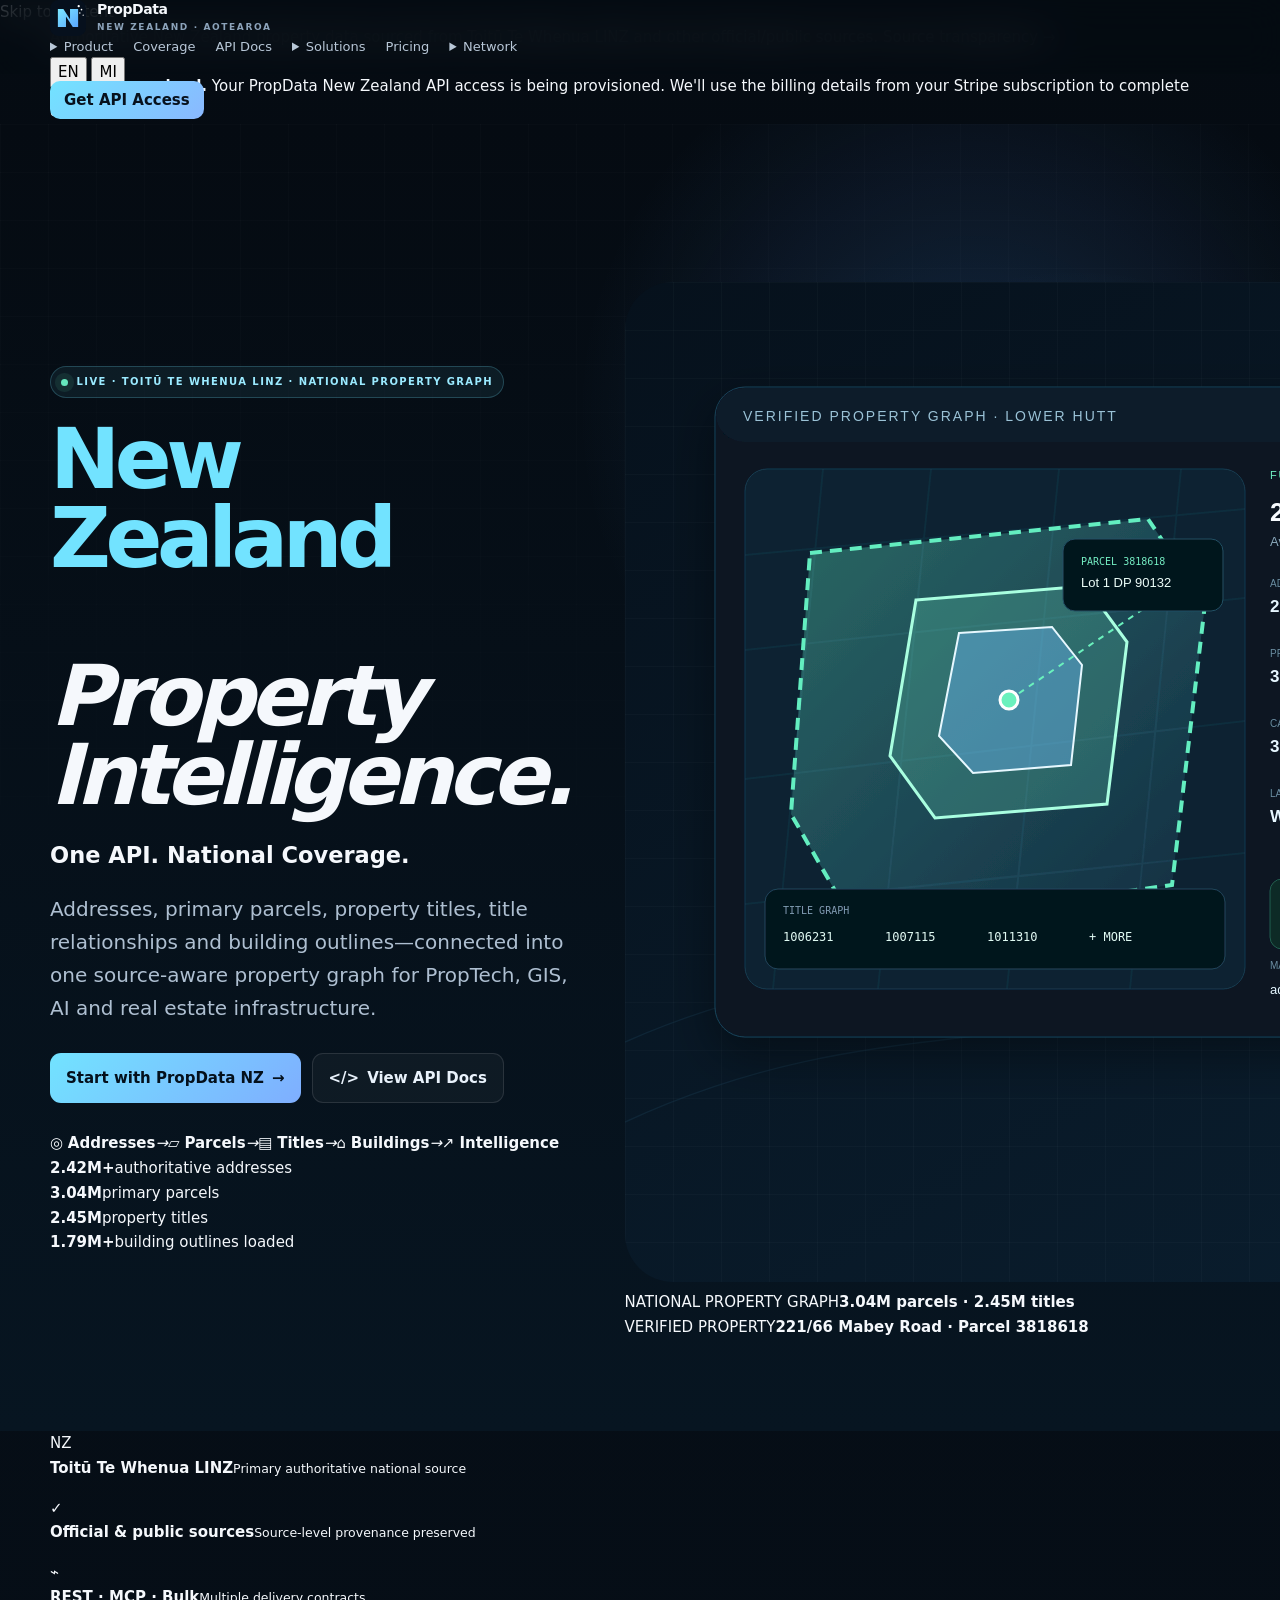
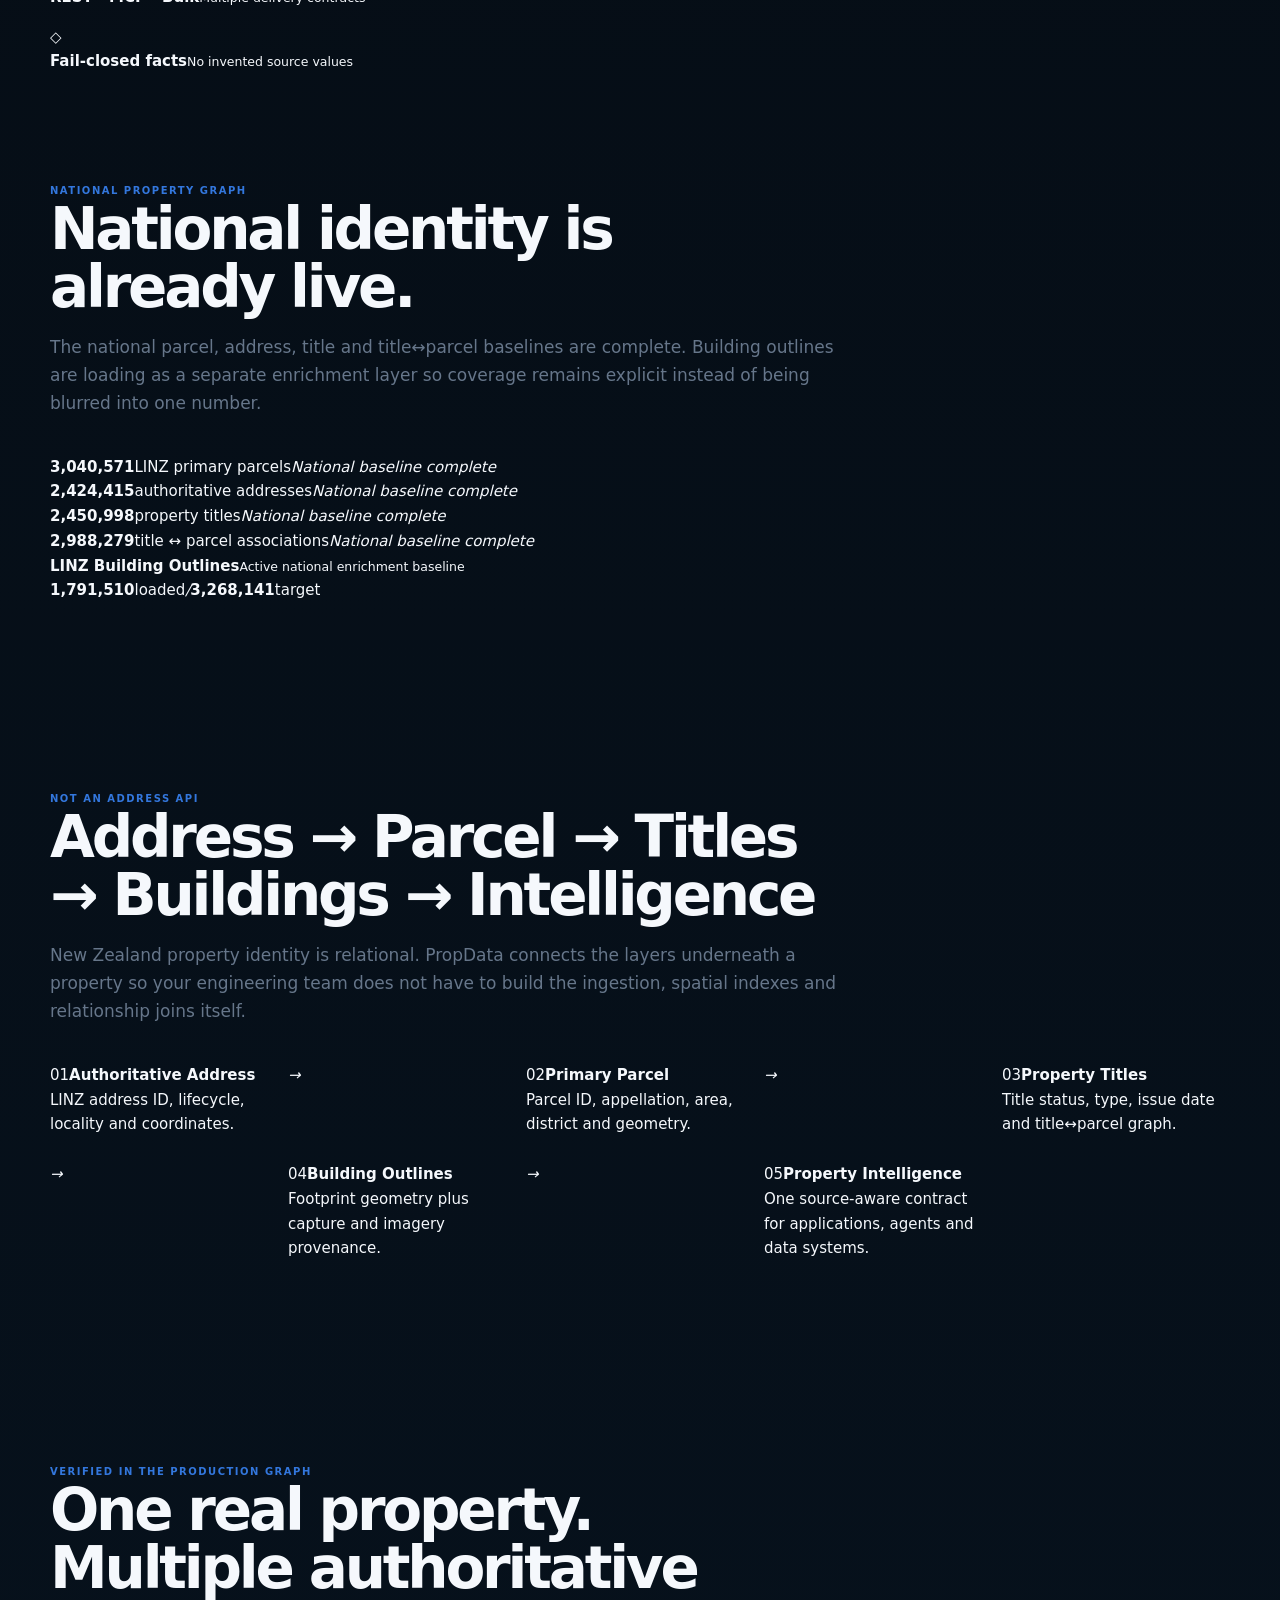
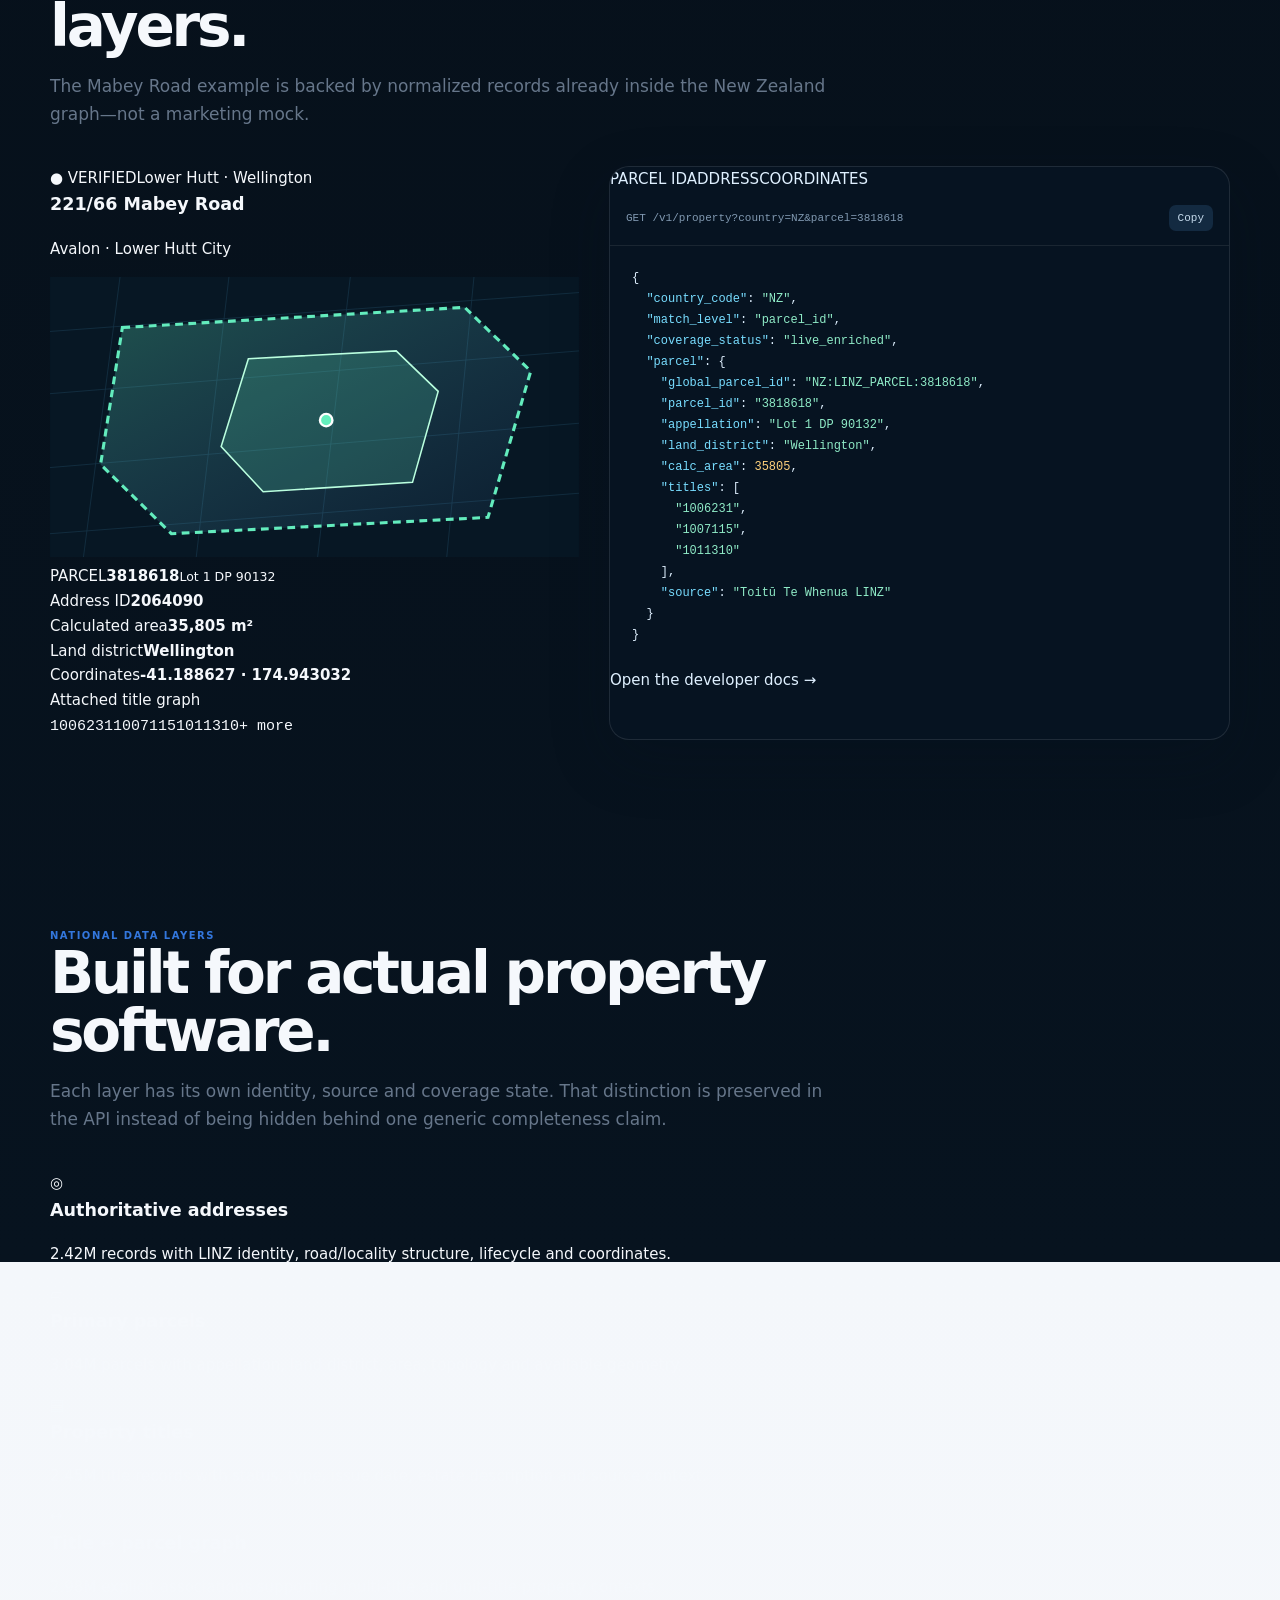
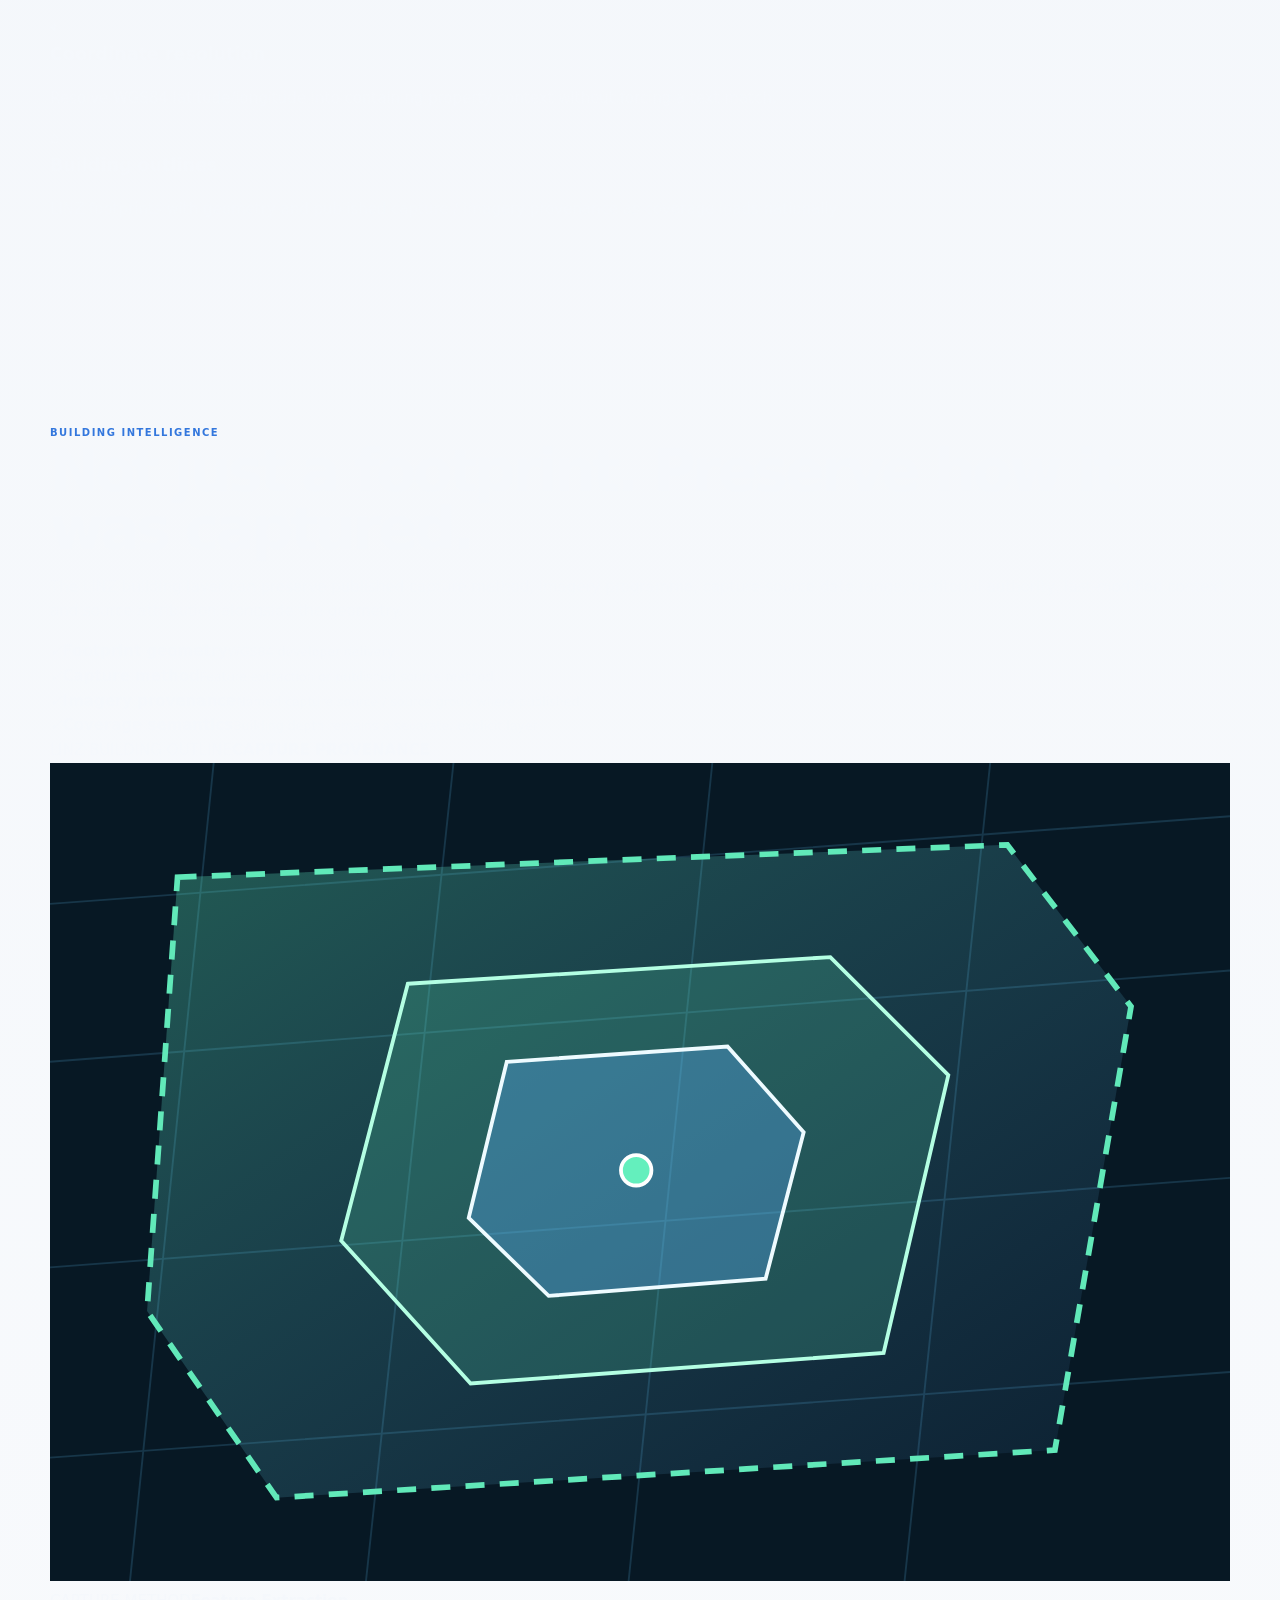
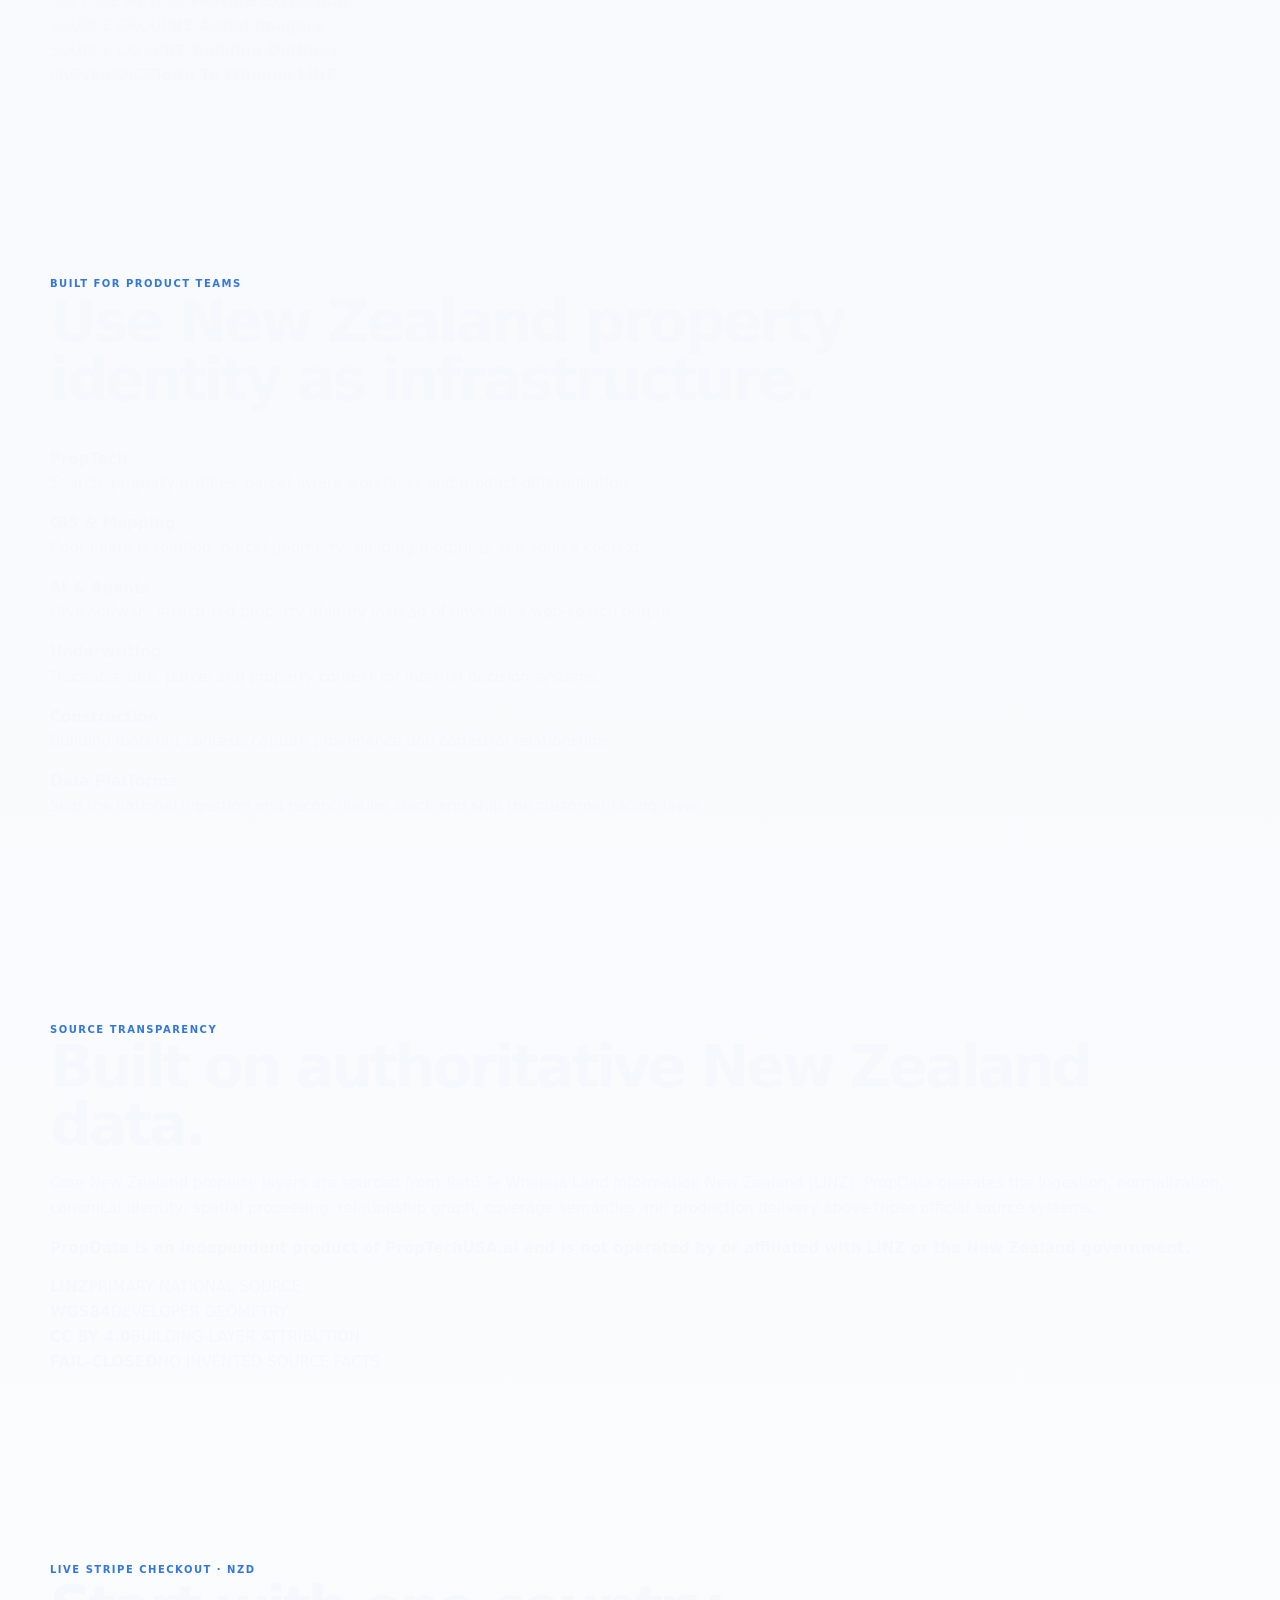
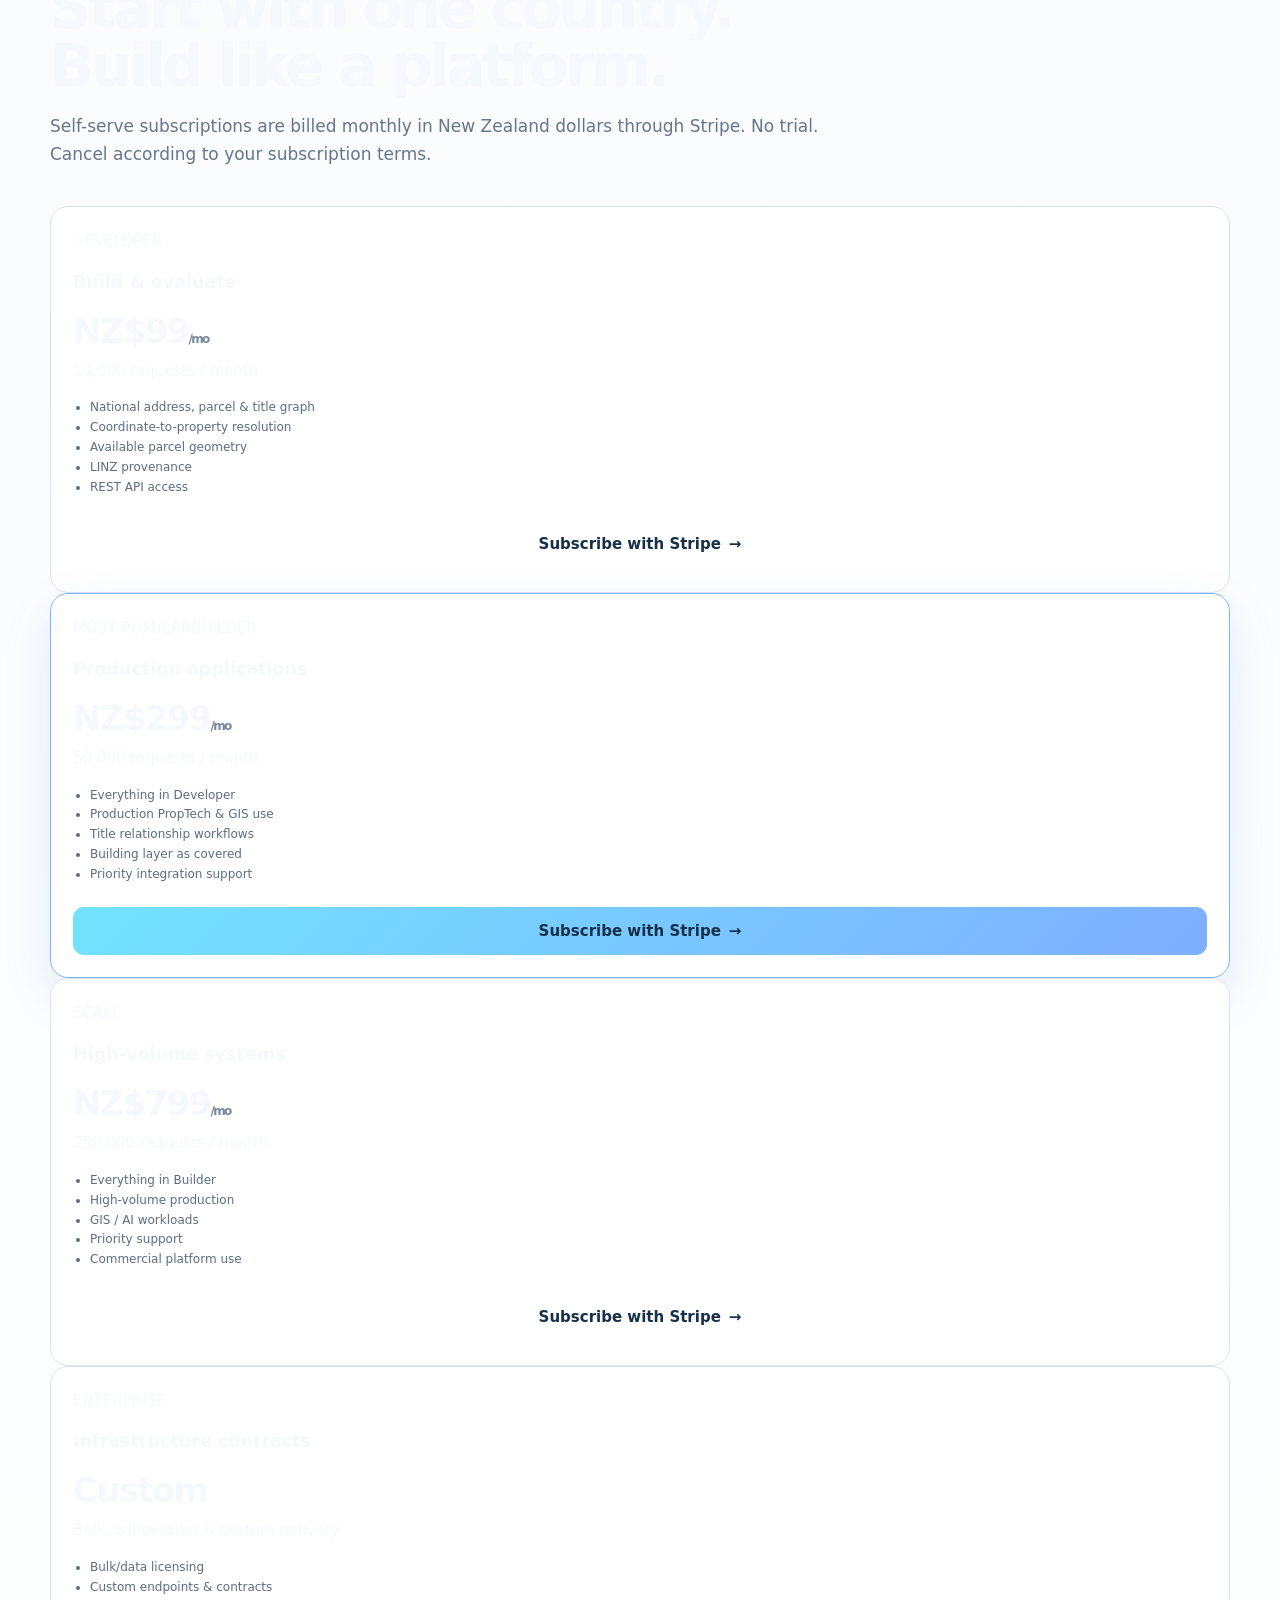
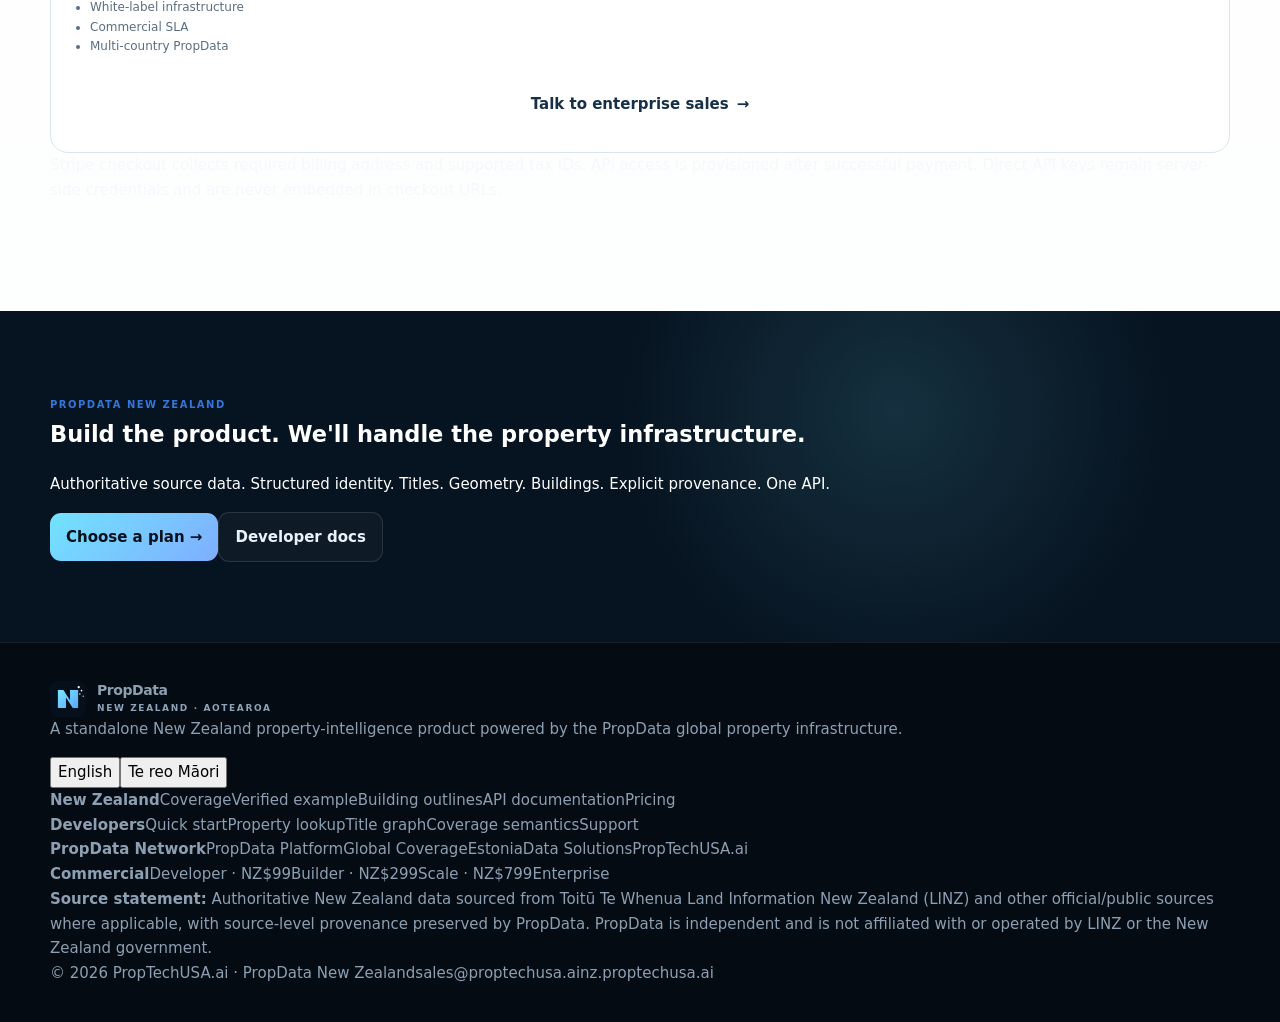
==== index.html @ 8d9122ee "Rebuild NZ homepage as world-class commercial product" ====
<!doctype html>
<html lang="en-NZ">
<head>
  <meta charset="utf-8">
  <meta name="viewport" content="width=device-width,initial-scale=1,viewport-fit=cover">
  <title>New Zealand Property Intelligence API | PropData New Zealand</title>
  <meta name="description" content="New Zealand property intelligence from authoritative Toitū Te Whenua LINZ data. Resolve addresses, parcels, titles, coordinates and available building outlines through one production PropData API.">
  <meta name="robots" content="index,follow,max-image-preview:large,max-snippet:-1,max-video-preview:-1">
  <meta name="theme-color" content="#06111c">
  <meta name="application-name" content="PropData New Zealand">
  <meta name="apple-mobile-web-app-title" content="PropData NZ">
  <meta name="format-detection" content="telephone=no">
  <link rel="canonical" href="https://nz.proptechusa.ai/">
  <link rel="alternate" hreflang="en-NZ" href="https://nz.proptechusa.ai/?lang=en">
  <link rel="alternate" hreflang="mi-NZ" href="https://nz.proptechusa.ai/?lang=mi">
  <link rel="alternate" hreflang="x-default" href="https://nz.proptechusa.ai/">
  <link rel="icon" href="/favicon.svg" type="image/svg+xml">
  <link rel="icon" href="/assets/favicon-32.png" sizes="32x32" type="image/png">
  <link rel="shortcut icon" href="/favicon.ico">
  <link rel="apple-touch-icon" href="/assets/apple-touch-icon.png">
  <link rel="manifest" href="/site.webmanifest">

  <meta property="og:type" content="website">
  <meta property="og:locale" content="en_NZ">
  <meta property="og:locale:alternate" content="mi_NZ">
  <meta property="og:site_name" content="PropData New Zealand">
  <meta property="og:title" content="New Zealand Property Intelligence. One API. National Coverage.">
  <meta property="og:description" content="3.04M primary parcels, 2.42M authoritative addresses, 2.45M property titles and a national building-outline layer—connected through one source-aware property API.">
  <meta property="og:url" content="https://nz.proptechusa.ai/">
  <meta property="og:image" content="https://nz.proptechusa.ai/assets/og-nz.png">
  <meta property="og:image:secure_url" content="https://nz.proptechusa.ai/assets/og-nz.png">
  <meta property="og:image:type" content="image/png">
  <meta property="og:image:width" content="1200">
  <meta property="og:image:height" content="630">
  <meta property="og:image:alt" content="PropData New Zealand property intelligence graph showing addresses, parcels, titles and buildings.">

  <meta name="twitter:card" content="summary_large_image">
  <meta name="twitter:title" content="New Zealand Property Intelligence. One API. National Coverage.">
  <meta name="twitter:description" content="Authoritative New Zealand addresses, parcels, titles, building outlines and provenance—normalized into one PropData developer contract.">
  <meta name="twitter:image" content="https://nz.proptechusa.ai/assets/og-nz.png">
  <meta name="twitter:image:alt" content="PropData New Zealand property intelligence graph.">

  <link rel="stylesheet" href="/site.css">

  <script type="application/ld+json">
  {
    "@context":"https://schema.org",
    "@graph":[
      {
        "@type":"WebSite",
        "@id":"https://nz.proptechusa.ai/#website",
        "url":"https://nz.proptechusa.ai/",
        "name":"PropData New Zealand",
        "description":"New Zealand property intelligence infrastructure for developers.",
        "inLanguage":["en-NZ","mi-NZ"],
        "publisher":{"@id":"https://nz.proptechusa.ai/#organization"}
      },
      {
        "@type":"Organization",
        "@id":"https://nz.proptechusa.ai/#organization",
        "name":"PropTechUSA.ai",
        "url":"https://proptechusa.ai/",
        "email":"sales@proptechusa.ai",
        "brand":{"@type":"Brand","name":"PropData"}
      },
      {
        "@type":["SoftwareApplication","Product"],
        "@id":"https://nz.proptechusa.ai/#product",
        "name":"PropData New Zealand Property Intelligence API",
        "alternateName":"PropData New Zealand",
        "url":"https://nz.proptechusa.ai/",
        "image":"https://nz.proptechusa.ai/assets/og-nz.png",
        "description":"A source-aware New Zealand property intelligence API connecting authoritative addresses, primary parcels, property titles, title-to-parcel relationships, coordinates and available LINZ building outlines.",
        "applicationCategory":"DeveloperApplication",
        "operatingSystem":"Web API",
        "areaServed":{"@type":"Country","name":"New Zealand","alternateName":"Aotearoa"},
        "provider":{"@id":"https://nz.proptechusa.ai/#organization"},
        "brand":{"@type":"Brand","name":"PropData"},
        "offers":[
          {"@type":"Offer","name":"Developer","price":"99","priceCurrency":"NZD","url":"https://buy.stripe.com/5kQ14neeGbuC09f0837wA0a","availability":"https://schema.org/InStock","category":"subscription"},
          {"@type":"Offer","name":"Builder","price":"299","priceCurrency":"NZD","url":"https://buy.stripe.com/6oU5kDgmO6aig8daMH7wA0b","availability":"https://schema.org/InStock","category":"subscription"},
          {"@type":"Offer","name":"Scale","price":"799","priceCurrency":"NZD","url":"https://buy.stripe.com/3cIdR9daC9mu1djdYT7wA0c","availability":"https://schema.org/InStock","category":"subscription"}
        ]
      },
      {
        "@type":"WebPage",
        "@id":"https://nz.proptechusa.ai/#webpage",
        "url":"https://nz.proptechusa.ai/",
        "name":"New Zealand Property Intelligence API | PropData New Zealand",
        "isPartOf":{"@id":"https://nz.proptechusa.ai/#website"},
        "about":{"@id":"https://nz.proptechusa.ai/#product"},
        "primaryImageOfPage":{"@type":"ImageObject","url":"https://nz.proptechusa.ai/assets/og-nz.png","width":1200,"height":630},
        "dateModified":"2026-09-02",
        "inLanguage":["en-NZ","mi-NZ"]
      }
    ]
  }
  </script>
</head>
<body>
  <a class="skip-link" href="#main">Skip to content</a>
  <div class="source-ribbon">
    <div class="wrap source-ribbon-inner">
      <span class="source-dot"></span>
      <span data-en="Authoritative New Zealand property data sourced from Toitū Te Whenua LINZ and other official/public sources." data-mi="He raraunga rawa whenua whai mana nō Aotearoa, i ahu mai i Toitū Te Whenua LINZ me ētahi atu puna mana, puna tūmatanui hoki.">Authoritative New Zealand property data sourced from Toitū Te Whenua LINZ and other official/public sources.</span>
      <a href="#sources" data-en="Source transparency →" data-mi="Mārama ki ngā puna →">Source transparency →</a>
    </div>
  </div>

  <header class="site-header" id="site-header">
    <div class="wrap nav-shell">
      <a class="brand" href="/" aria-label="PropData New Zealand home">
        <img src="/favicon.svg" alt="">
        <span class="brand-copy"><strong>PropData</strong><small>NEW ZEALAND · AOTEAROA</small></span>
      </a>

      <button class="menu-toggle" id="menu-toggle" aria-label="Open navigation" aria-expanded="false"><span></span><span></span><span></span></button>

      <nav class="nav-links" id="primary-nav" aria-label="Primary navigation">
        <details class="nav-menu">
          <summary data-en="Product" data-mi="Hua">Product</summary>
          <div class="nav-popover">
            <a href="#graph"><b data-en="Property Graph" data-mi="Whatunga Rawa">Property Graph</b><span data-en="Addresses → parcels → titles → buildings" data-mi="Ngā wāhitau → ngā pānga whenua → ngā taitara → ngā whare">Addresses → parcels → titles → buildings</span></a>
            <a href="#demo"><b data-en="Verified Example" data-mi="Tauira Whakamana">Verified Example</b><span>221/66 Mabey Road · Lower Hutt</span></a>
            <a href="#buildings"><b data-en="Building Intelligence" data-mi="Mōhiotanga Whare">Building Intelligence</b><span data-en="Footprints + capture provenance" data-mi="Ngā tapuwae whare + te takenga hopu">Footprints + capture provenance</span></a>
          </div>
        </details>
        <a href="#coverage" data-en="Coverage" data-mi="Kapi">Coverage</a>
        <a href="/docs" data-en="API Docs" data-mi="Tuhinga API">API Docs</a>
        <details class="nav-menu">
          <summary data-en="Solutions" data-mi="Rongoā">Solutions</summary>
          <div class="nav-popover compact">
            <a href="#use-cases"><b>PropTech & GIS</b><span data-en="Property products and maps" data-mi="Ngā hua rawa me ngā mahere">Property products and maps</span></a>
            <a href="#use-cases"><b>AI & Agents</b><span data-en="Structured property identity" data-mi="Tuakiri rawa kua whakaraupapatia">Structured property identity</span></a>
            <a href="#enterprise"><b data-en="Bulk & Enterprise" data-mi="Raraunga Nui & Hinonga">Bulk & Enterprise</b><span data-en="Custom delivery and licensing" data-mi="Tukunga ritenga me te raihana">Custom delivery and licensing</span></a>
          </div>
        </details>
        <a href="#pricing" data-en="Pricing" data-mi="Utu">Pricing</a>
        <details class="nav-menu network-menu">
          <summary data-en="Network" data-mi="Whatunga">Network</summary>
          <div class="nav-popover compact">
            <a href="https://propdata.proptechusa.ai/"><b>PropData</b><span>Core global platform</span></a>
            <a href="https://global.proptechusa.ai/"><b>Global</b><span>Country coverage overview</span></a>
            <a href="https://ee.proptechusa.ai/"><b>Estonia</b><span>Estonia property intelligence</span></a>
            <a href="https://data.proptechusa.ai/"><b>Data Solutions</b><span>Bulk and custom data</span></a>
            <a href="https://proptechusa.ai/"><b>PropTechUSA.ai</b><span>Company</span></a>
          </div>
        </details>
      </nav>

      <div class="nav-actions">
        <div class="lang-switch" aria-label="Language">
          <button class="lang-btn active" data-lang="en" aria-pressed="true">EN</button>
          <button class="lang-btn" data-lang="mi" aria-pressed="false">MI</button>
        </div>
        <a class="nav-cta" href="#pricing" data-en="Get API Access" data-mi="Whiwhi Urunga API">Get API Access</a>
      </div>
    </div>
  </header>

  <div class="success-banner" id="success" role="status" aria-live="polite">
    <div class="wrap success-inner"><span>✓</span><div><b data-en="Payment received." data-mi="Kua tae mai te utu.">Payment received.</b> <span data-en="Your PropData New Zealand API access is being provisioned. We'll use the billing details from your Stripe subscription to complete activation." data-mi="Kei te whakaritehia tō urunga ki PropData New Zealand API. Ka whakamahia ngā taipitopito nama o tō ohaurunga Stripe hei whakaoti i te whakahohe.">Your PropData New Zealand API access is being provisioned. We'll use the billing details from your Stripe subscription to complete activation.</span></div></div>
  </div>

  <main id="main">
    <section class="hero">
      <div class="hero-aurora"></div>
      <div class="wrap hero-grid">
        <div class="hero-copy" data-reveal>
          <div class="eyebrow"><i></i><span data-en="LIVE · TOITŪ TE WHENUA LINZ · NATIONAL PROPERTY GRAPH" data-mi="ORA · TOITŪ TE WHENUA LINZ · WHATUNGA RAWA Ā-MOTU">LIVE · TOITŪ TE WHENUA LINZ · NATIONAL PROPERTY GRAPH</span></div>
          <h1><span data-en="New Zealand" data-mi="Aotearoa">New Zealand</span><br><em data-en="Property Intelligence." data-mi="Mōhiotanga Rawa Whenua.">Property Intelligence.</em></h1>
          <h2 data-en="One API. National Coverage." data-mi="Kotahi te API. Kapi ā-motu.">One API. National Coverage.</h2>
          <p class="hero-lead" data-en="Addresses, primary parcels, property titles, title relationships and building outlines—connected into one source-aware property graph for PropTech, GIS, AI and real estate infrastructure." data-mi="Ka hono ngā wāhitau, ngā pānga whenua matua, ngā taitara rawa, ngā hononga taitara me ngā tapuwae whare ki tētahi whatunga rawa kotahi, whai puna hoki, mō PropTech, GIS, AI me ngā hanganga rawa whenua.">Addresses, primary parcels, property titles, title relationships and building outlines—connected into one source-aware property graph for PropTech, GIS, AI and real estate infrastructure.</p>
          <div class="hero-actions">
            <a class="btn primary" href="#pricing"><span data-en="Start with PropData NZ" data-mi="Tīmata ki PropData NZ">Start with PropData NZ</span> <span>→</span></a>
            <a class="btn ghost" href="/docs"><span class="code-mark">&lt;/&gt;</span><span data-en="View API Docs" data-mi="Tirohia ngā Tuhinga API">View API Docs</span></a>
          </div>
          <div class="product-chain" aria-label="Property graph workflow">
            <span>◎ <b data-en="Addresses" data-mi="Wāhitau">Addresses</b></span><i>→</i><span>▱ <b data-en="Parcels" data-mi="Pānga Whenua">Parcels</b></span><i>→</i><span>▤ <b data-en="Titles" data-mi="Taitara">Titles</b></span><i>→</i><span>⌂ <b data-en="Buildings" data-mi="Whare">Buildings</b></span><i>→</i><span>↗ <b data-en="Intelligence" data-mi="Mōhiotanga">Intelligence</b></span>
          </div>
          <div class="hero-stats">
            <div><strong>2.42M+</strong><span data-en="authoritative addresses" data-mi="wāhitau whai mana">authoritative addresses</span></div>
            <div><strong>3.04M</strong><span data-en="primary parcels" data-mi="pānga whenua matua">primary parcels</span></div>
            <div><strong>2.45M</strong><span data-en="property titles" data-mi="taitara rawa">property titles</span></div>
            <div><strong>1.79M+</strong><span data-en="building outlines loaded" data-mi="tapu wae whare kua utaina">building outlines loaded</span></div>
          </div>
        </div>

        <div class="hero-art" data-reveal>
          <div class="art-frame">
            <img src="/assets/nz-property-intelligence.svg" alt="Custom PropData visualization of the New Zealand property graph with a verified Lower Hutt parcel, title relationships and national coverage metrics." width="1600" height="1000" fetchpriority="high">
          </div>
          <div class="hero-float top"><span data-en="NATIONAL PROPERTY GRAPH" data-mi="WHATUNGA RAWA Ā-MOTU">NATIONAL PROPERTY GRAPH</span><b>3.04M parcels · 2.45M titles</b></div>
          <div class="hero-float bottom"><span data-en="VERIFIED PROPERTY" data-mi="RAWA KUA WHAKAMANA">VERIFIED PROPERTY</span><b>221/66 Mabey Road · Parcel 3818618</b></div>
        </div>
      </div>
    </section>

    <section class="trust-strip">
      <div class="wrap trust-grid">
        <div><span class="trust-icon">NZ</span><p><b>Toitū Te Whenua LINZ</b><small data-en="Primary authoritative national source" data-mi="Te puna whai mana matua ā-motu">Primary authoritative national source</small></p></div>
        <div><span class="trust-icon">✓</span><p><b data-en="Official & public sources" data-mi="Ngā puna mana, tūmatanui hoki">Official & public sources</b><small data-en="Source-level provenance preserved" data-mi="Ka tiakina te takenga raraunga">Source-level provenance preserved</small></p></div>
        <div><span class="trust-icon">⌁</span><p><b>REST · MCP · Bulk</b><small data-en="Multiple delivery contracts" data-mi="He maha ngā ara tuku">Multiple delivery contracts</small></p></div>
        <div><span class="trust-icon">◇</span><p><b data-en="Fail-closed facts" data-mi="Ngā meka kua herea ki te puna">Fail-closed facts</b><small data-en="No invented source values" data-mi="Kāore he uara puna tito">No invented source values</small></p></div>
      </div>
    </section>

    <section class="section coverage-section" id="coverage">
      <div class="wrap">
        <div class="section-head centered" data-reveal><div class="kicker" data-en="NATIONAL PROPERTY GRAPH" data-mi="WHATUNGA RAWA Ā-MOTU">NATIONAL PROPERTY GRAPH</div><h2 data-en="National identity is already live." data-mi="Kua ora kē te tuakiri rawa ā-motu.">National identity is already live.</h2><p data-en="The national parcel, address, title and title↔parcel baselines are complete. Building outlines are loading as a separate enrichment layer so coverage remains explicit instead of being blurred into one number." data-mi="Kua oti ngā paparanga ā-motu mō ngā pānga whenua, ngā wāhitau, ngā taitara me ngā hononga taitara↔pānga whenua. Kei te utaina ngā tapuwae whare hei paparanga whakarangatira motuhake kia mārama tonu te kapi o ia puna.">The national parcel, address, title and title↔parcel baselines are complete. Building outlines are loading as a separate enrichment layer so coverage remains explicit instead of being blurred into one number.</p></div>
        <div class="metrics-grid" data-reveal>
          <article><strong>3,040,571</strong><span data-en="LINZ primary parcels" data-mi="pānga whenua matua LINZ">LINZ primary parcels</span><em>National baseline complete</em></article>
          <article><strong>2,424,415</strong><span data-en="authoritative addresses" data-mi="wāhitau whai mana">authoritative addresses</span><em>National baseline complete</em></article>
          <article><strong>2,450,998</strong><span data-en="property titles" data-mi="taitara rawa">property titles</span><em>National baseline complete</em></article>
          <article><strong>2,988,279</strong><span data-en="title ↔ parcel associations" data-mi="hononga taitara ↔ pānga whenua">title ↔ parcel associations</span><em>National baseline complete</em></article>
        </div>
        <div class="building-progress" data-reveal>
          <div><span class="pulse"></span><b>LINZ Building Outlines</b><small data-en="Active national enrichment baseline" data-mi="Papapū whakarangatira ā-motu e haere tonu ana">Active national enrichment baseline</small></div>
          <div class="progress-numbers"><b>1,791,510</b><span data-en="loaded" data-mi="kua utaina">loaded</span><i>/</i><b>3,268,141</b><span data-en="target" data-mi="whaainga">target</span></div>
          <div class="progress-track"><i style="width:54.8%"></i></div>
        </div>
      </div>
    </section>

    <section class="section graph-section" id="graph">
      <div class="wrap">
        <div class="section-head" data-reveal><div class="kicker" data-en="NOT AN ADDRESS API" data-mi="EHARA I TE API WĀHITAU ANAKE">NOT AN ADDRESS API</div><h2 data-en="Address → Parcel → Titles → Buildings → Intelligence" data-mi="Wāhitau → Pānga Whenua → Taitara → Whare → Mōhiotanga">Address → Parcel → Titles → Buildings → Intelligence</h2><p data-en="New Zealand property identity is relational. PropData connects the layers underneath a property so your engineering team does not have to build the ingestion, spatial indexes and relationship joins itself." data-mi="He hononga te tuakiri rawa o Aotearoa. Ka tūhono a PropData i ngā paparanga kei raro i te rawa kia kore ai tō rōpū hangarau e hanga anō i ngā tukanga uta raraunga, ngā taupū mokowā me ngā hononga raraunga.">New Zealand property identity is relational. PropData connects the layers underneath a property so your engineering team does not have to build the ingestion, spatial indexes and relationship joins itself.</p></div>
        <div class="graph-flow" data-reveal>
          <article><span>01</span><b data-en="Authoritative Address" data-mi="Wāhitau Whai Mana">Authoritative Address</b><p>LINZ address ID, lifecycle, locality and coordinates.</p></article>
          <i>→</i>
          <article><span>02</span><b data-en="Primary Parcel" data-mi="Pānga Whenua Matua">Primary Parcel</b><p>Parcel ID, appellation, area, district and geometry.</p></article>
          <i>→</i>
          <article><span>03</span><b data-en="Property Titles" data-mi="Taitara Rawa">Property Titles</b><p>Title status, type, issue date and title↔parcel graph.</p></article>
          <i>→</i>
          <article><span>04</span><b data-en="Building Outlines" data-mi="Tapuwae Whare">Building Outlines</b><p>Footprint geometry plus capture and imagery provenance.</p></article>
          <i>→</i>
          <article><span>05</span><b data-en="Property Intelligence" data-mi="Mōhiotanga Rawa">Property Intelligence</b><p>One source-aware contract for applications, agents and data systems.</p></article>
        </div>
      </div>
    </section>

    <section class="section demo-section" id="demo">
      <div class="wrap">
        <div class="section-head" data-reveal><div class="kicker" data-en="VERIFIED IN THE PRODUCTION GRAPH" data-mi="KUA WHAKAMANA I TE WHATUNGA ORA">VERIFIED IN THE PRODUCTION GRAPH</div><h2 data-en="One real property. Multiple authoritative layers." data-mi="Kotahi te rawa tūturu. He maha ngā paparanga whai mana.">One real property. Multiple authoritative layers.</h2><p data-en="The Mabey Road example is backed by normalized records already inside the New Zealand graph—not a marketing mock." data-mi="E tautokona ana te tauira o Mabey Road e ngā pūkete kua whakaraupapatia i roto tonu i te whatunga o Aotearoa—ehara i te tauira hokohoko tito.">The Mabey Road example is backed by normalized records already inside the New Zealand graph—not a marketing mock.</p></div>
        <div class="demo-grid">
          <article class="property-panel" data-reveal>
            <div class="property-top"><span class="live-pill">● VERIFIED</span><span>Lower Hutt · Wellington</span></div>
            <h3>221/66 Mabey Road</h3><p>Avalon · Lower Hutt City</p>
            <div class="parcel-visual" aria-hidden="true">
              <svg viewBox="0 0 680 360"><defs><linearGradient id="pv" x1="0" y1="0" x2="1" y2="1"><stop stop-color="#5de9b8" stop-opacity=".28"/><stop offset="1" stop-color="#63aaff" stop-opacity=".05"/></linearGradient></defs><rect width="680" height="360" fill="#071724"/><g stroke="#153346"><path d="M0 70L680 20M0 150L680 95M0 245L680 188M0 330L680 278"/><path d="M90 0L43 360M230 0L188 360M386 0L344 360M545 0L510 360"/></g><path d="M93 65 533 39 618 121 563 309 156 330 65 241Z" fill="url(#pv)" stroke="#63ecbd" stroke-width="4" stroke-dasharray="10 7"/><path d="M255 105 445 95 499 147 466 264 274 276 220 218Z" fill="#61e8b7" fill-opacity=".18" stroke="#baffdf" stroke-width="2"/><circle cx="355" cy="184" r="8" fill="#64efbd" stroke="#fff" stroke-width="3"/></svg>
              <div class="map-callout"><span>PARCEL</span><b>3818618</b><small>Lot 1 DP 90132</small></div>
            </div>
            <div class="fact-grid"><div><span>Address ID</span><b>2064090</b></div><div><span>Calculated area</span><b>35,805 m²</b></div><div><span>Land district</span><b>Wellington</b></div><div><span>Coordinates</span><b>-41.188627 · 174.943032</b></div></div>
            <div class="title-row"><span data-en="Attached title graph" data-mi="Whatunga taitara kua hono">Attached title graph</span><div><code>1006231</code><code>1007115</code><code>1011310</code><code>+ more</code></div></div>
          </article>

          <div class="code-panel" data-reveal>
            <div class="code-tabs"><span class="active">PARCEL ID</span><span>ADDRESS</span><span>COORDINATES</span></div>
            <div class="code-head"><span>GET /v1/property?country=NZ&amp;parcel=3818618</span><button class="copy-btn" data-copy="nz-code">Copy</button></div>
            <pre id="nz-code">{
  <span class="c-key">"country_code"</span>: <span class="c-string">"NZ"</span>,
  <span class="c-key">"match_level"</span>: <span class="c-string">"parcel_id"</span>,
  <span class="c-key">"coverage_status"</span>: <span class="c-string">"live_enriched"</span>,
  <span class="c-key">"parcel"</span>: {
    <span class="c-key">"global_parcel_id"</span>: <span class="c-string">"NZ:LINZ_PARCEL:3818618"</span>,
    <span class="c-key">"parcel_id"</span>: <span class="c-string">"3818618"</span>,
    <span class="c-key">"appellation"</span>: <span class="c-string">"Lot 1 DP 90132"</span>,
    <span class="c-key">"land_district"</span>: <span class="c-string">"Wellington"</span>,
    <span class="c-key">"calc_area"</span>: <span class="c-number">35805</span>,
    <span class="c-key">"titles"</span>: [
      <span class="c-string">"1006231"</span>,
      <span class="c-string">"1007115"</span>,
      <span class="c-string">"1011310"</span>
    ],
    <span class="c-key">"source"</span>: <span class="c-string">"Toitū Te Whenua LINZ"</span>
  }
}</pre>
            <a class="code-cta" href="/docs" data-en="Open the developer docs →" data-mi="Whakatuwheratia ngā tuhinga kaiwhakawhanake →">Open the developer docs →</a>
          </div>
        </div>
      </div>
    </section>

    <section class="section data-section" id="data">
      <div class="wrap">
        <div class="section-head centered" data-reveal><div class="kicker" data-en="NATIONAL DATA LAYERS" data-mi="PAPARANGA RARAUNGA Ā-MOTU">NATIONAL DATA LAYERS</div><h2 data-en="Built for actual property software." data-mi="He mea hanga mō ngā pūmanawa rawa tūturu.">Built for actual property software.</h2><p data-en="Each layer has its own identity, source and coverage state. That distinction is preserved in the API instead of being hidden behind one generic completeness claim." data-mi="Kei ia paparanga tōna ake tuakiri, puna me te āhua kapi. Ka mau tonu aua rerekētanga i roto i te API, kaua e huna ki muri i tētahi kerēme kapi whānui.">Each layer has its own identity, source and coverage state. That distinction is preserved in the API instead of being hidden behind one generic completeness claim.</p></div>
        <div class="data-cards" data-reveal>
          <article><span>◎</span><h3 data-en="Authoritative addresses" data-mi="Wāhitau whai mana">Authoritative addresses</h3><p>2.42M records with LINZ identity, road/locality structure, lifecycle and coordinates.</p></article>
          <article><span>▱</span><h3 data-en="Primary parcels" data-mi="Pānga whenua matua">Primary parcels</h3><p>3.04M parcels with appellation, land district, area, topology and available geometry.</p></article>
          <article><span>▤</span><h3 data-en="Property titles" data-mi="Taitara rawa">Property titles</h3><p>2.45M title records with status, type, issue date, estate description and source context.</p></article>
          <article><span>↔</span><h3 data-en="Title ↔ parcel graph" data-mi="Whatunga taitara ↔ pānga whenua">Title ↔ parcel graph</h3><p>2.98M explicit associations supporting multi-title and unit-title property contexts.</p></article>
          <article><span>⌖</span><h3 data-en="Coordinate resolution" data-mi="Whakataunga taunga wāhi">Coordinate resolution</h3><p>Resolve WGS84 latitude/longitude into containing property context without forcing a text match.</p></article>
          <article><span>⌂</span><h3 data-en="Building outlines" data-mi="Tapuwae whare">Building outlines</h3><p>LINZ footprints with geometry and published capture / imagery provenance as coverage loads nationally.</p></article>
        </div>
      </div>
    </section>

    <section class="section buildings-section" id="buildings">
      <div class="wrap buildings-grid">
        <div class="buildings-copy" data-reveal>
          <div class="kicker" data-en="BUILDING INTELLIGENCE" data-mi="MŌHIOTANGA WHARE">BUILDING INTELLIGENCE</div>
          <h2 data-en="Not just a footprint. Preserve how it was captured." data-mi="Ehara i te tapuwae anake. Tiakina hoki te āhua i hopukina ai.">Not just a footprint. Preserve how it was captured.</h2>
          <p data-en="The LINZ building layer can preserve published capture method, imagery programme, capture-source date range, territorial authority, last-modified context and source attribution alongside the geometry." data-mi="Ka taea e te paparanga whare LINZ te pupuri i te tikanga hopu, te hōtaka whakaahua, ngā rā o te puna hopu, te mana ā-rohe, te horopaki whakahōunga me te tohu puna ki te taha o te āhuahanga.">The LINZ building layer can preserve published capture method, imagery programme, capture-source date range, territorial authority, last-modified context and source attribution alongside the geometry.</p>
          <div class="provenance-list"><div><i>✓</i><span><b>Footprint geometry</b><small>WGS84 developer delivery</small></span></div><div><i>✓</i><span><b>Capture method</b><small>Feature extraction or published source method</small></span></div><div><i>✓</i><span><b>Imagery provenance</b><small>Named capture source / source group where published</small></span></div><div><i>✓</i><span><b>Coverage semantics</b><small>Building depth remains a separate, explicit layer</small></span></div></div>
        </div>
        <div class="building-card" data-reveal>
          <div class="building-card-top"><span>LINZ BUILDING OUTLINE</span><b>CAPTURE PROVENANCE</b></div>
          <svg viewBox="0 0 620 430" aria-label="Stylized building footprint and parcel geometry"><defs><linearGradient id="bp" x1="0" y1="0" x2="1" y2="1"><stop stop-color="#5beab8" stop-opacity=".32"/><stop offset="1" stop-color="#62aaff" stop-opacity=".06"/></linearGradient></defs><rect width="620" height="430" fill="#071824"/><g stroke="#173649"><path d="M0 74L620 28M0 157L620 109M0 265L620 218M0 365L620 320"/><path d="M86 0L42 430M212 0L166 430M348 0L304 430M494 0L449 430"/></g><path d="M67 60 503 43 568 128 528 361 119 386 51 288Z" fill="url(#bp)" stroke="#61e9b9" stroke-width="3" stroke-dasharray="10 8"/><path d="M188 116 410 102 472 164 438 310 221 326 153 251Z" fill="#62ebb9" fill-opacity=".18" stroke="#b4ffe3" stroke-width="2"/><path d="M240 157 356 149 396 194 376 271 262 280 220 239Z" fill="#5fafff" fill-opacity=".32" stroke="#eefbff" stroke-width="2"/><circle cx="308" cy="214" r="8" fill="#64efbd" stroke="#fff" stroke-width="2"/></svg>
          <div class="building-meta"><div><span>CAPTURE METHOD</span><b>Feature Extraction</b></div><div><span>SOURCE GROUP</span><b>NZ Aerial Imagery</b></div><div><span>SOURCE LAYER</span><b>NZ Building Outlines</b></div><div><span>PROVENANCE</span><b>Toitū Te Whenua LINZ</b></div></div>
        </div>
      </div>
    </section>

    <section class="section use-cases-section" id="use-cases">
      <div class="wrap"><div class="section-head centered" data-reveal><div class="kicker" data-en="BUILT FOR PRODUCT TEAMS" data-mi="MŌ NGĀ RŌPŪ HUA">BUILT FOR PRODUCT TEAMS</div><h2 data-en="Use New Zealand property identity as infrastructure." data-mi="Whakamahia te tuakiri rawa o Aotearoa hei hanganga.">Use New Zealand property identity as infrastructure.</h2></div><div class="use-grid" data-reveal><article><b>PropTech</b><p>Search, property profiles, parcel-aware workflows and product differentiation.</p></article><article><b>GIS & Mapping</b><p>Coordinate resolution, parcel geometry, building footprints and source context.</p></article><article><b>AI & Agents</b><p>Give software structured property identity instead of unverified web-search output.</p></article><article><b>Underwriting</b><p>Traceable title, parcel and property context for internal decision systems.</p></article><article><b>Construction</b><p>Building footprint context, capture provenance and cadastral relationships.</p></article><article><b>Data Platforms</b><p>Skip the national ingestion and reconciliation stack and ship the customer-facing layer.</p></article></div></div>
    </section>

    <section class="section sources-section" id="sources">
      <div class="wrap source-panel" data-reveal>
        <div><div class="kicker" data-en="SOURCE TRANSPARENCY" data-mi="MĀRAMA KI NGĀ PUNA">SOURCE TRANSPARENCY</div><h2 data-en="Built on authoritative New Zealand data." data-mi="He mea hanga ki runga i ngā raraunga whai mana o Aotearoa.">Built on authoritative New Zealand data.</h2><p data-en="Core New Zealand property layers are sourced from Toitū Te Whenua Land Information New Zealand (LINZ). PropData operates the ingestion, normalization, canonical identity, spatial processing, relationship graph, coverage semantics and production delivery above those official source systems." data-mi="Ko ngā paparanga rawa matua o Aotearoa i ahu mai i Toitū Te Whenua Land Information New Zealand (LINZ). Ka whakahaere a PropData i te uta raraunga, te whakaraupapa, te tuakiri matua, te tukatuka mokowā, te whatunga hononga, ngā tikanga kapi me te tukunga whakaputa ki runga ake i aua puna whai mana.">Core New Zealand property layers are sourced from Toitū Te Whenua Land Information New Zealand (LINZ). PropData operates the ingestion, normalization, canonical identity, spatial processing, relationship graph, coverage semantics and production delivery above those official source systems.</p><p class="disclaimer"><strong>PropData is an independent product of PropTechUSA.ai and is not operated by or affiliated with LINZ or the New Zealand government.</strong></p></div>
        <div class="source-badges"><div><strong>LINZ</strong><span>PRIMARY NATIONAL SOURCE</span></div><div><strong>WGS84</strong><span>DEVELOPER GEOMETRY</span></div><div><strong>CC BY 4.0</strong><span>BUILDING-LAYER ATTRIBUTION</span></div><div><strong>FAIL-CLOSED</strong><span>NO INVENTED SOURCE FACTS</span></div></div>
      </div>
    </section>

    <section class="section pricing-section" id="pricing">
      <div class="wrap">
        <div class="section-head centered" data-reveal><div class="kicker" data-en="LIVE STRIPE CHECKOUT · NZD" data-mi="STRIPE ORA · NZD">LIVE STRIPE CHECKOUT · NZD</div><h2 data-en="Start with one country. Build like a platform." data-mi="Tīmata ki tētahi whenua. Hanga pēnei i tētahi tūāpapa.">Start with one country. Build like a platform.</h2><p data-en="Self-serve subscriptions are billed monthly in New Zealand dollars through Stripe. No trial. Cancel according to your subscription terms." data-mi="Ka utua ngā ohaurunga ratonga-whaiaro ia marama ki ngā tāra o Aotearoa mā Stripe. Kāore he wā whakamātau.">Self-serve subscriptions are billed monthly in New Zealand dollars through Stripe. No trial. Cancel according to your subscription terms.</p></div>
        <div class="pricing-grid" data-reveal>
          <article class="plan"><span class="plan-kicker">DEVELOPER</span><h3 data-en="Build & evaluate" data-mi="Hanga & arotake">Build & evaluate</h3><div class="price">NZ$99<small>/mo</small></div><p>10,000 requests / month</p><ul><li>National address, parcel & title graph</li><li>Coordinate-to-property resolution</li><li>Available parcel geometry</li><li>LINZ provenance</li><li>REST API access</li></ul><a class="btn checkout" href="https://buy.stripe.com/5kQ14neeGbuC09f0837wA0a" rel="nofollow"><span data-en="Subscribe with Stripe" data-mi="Ohauru mā Stripe">Subscribe with Stripe</span> →</a></article>
          <article class="plan featured"><span class="popular">MOST POPULAR</span><span class="plan-kicker">BUILDER</span><h3 data-en="Production applications" data-mi="Taupānga whakaputa">Production applications</h3><div class="price">NZ$299<small>/mo</small></div><p>50,000 requests / month</p><ul><li>Everything in Developer</li><li>Production PropTech & GIS use</li><li>Title relationship workflows</li><li>Building layer as covered</li><li>Priority integration support</li></ul><a class="btn checkout primary" href="https://buy.stripe.com/6oU5kDgmO6aig8daMH7wA0b" rel="nofollow"><span data-en="Subscribe with Stripe" data-mi="Ohauru mā Stripe">Subscribe with Stripe</span> →</a></article>
          <article class="plan"><span class="plan-kicker">SCALE</span><h3 data-en="High-volume systems" data-mi="Pūnaha nui-rōrahi">High-volume systems</h3><div class="price">NZ$799<small>/mo</small></div><p>250,000 requests / month</p><ul><li>Everything in Builder</li><li>High-volume production</li><li>GIS / AI workloads</li><li>Priority support</li><li>Commercial platform use</li></ul><a class="btn checkout" href="https://buy.stripe.com/3cIdR9daC9mu1djdYT7wA0c" rel="nofollow"><span data-en="Subscribe with Stripe" data-mi="Ohauru mā Stripe">Subscribe with Stripe</span> →</a></article>
          <article class="plan enterprise" id="enterprise"><span class="plan-kicker">ENTERPRISE</span><h3 data-en="Infrastructure contracts" data-mi="Kirimana hanganga">Infrastructure contracts</h3><div class="price custom">Custom</div><p>Bulk, white-label & custom delivery</p><ul><li>Bulk/data licensing</li><li>Custom endpoints & contracts</li><li>White-label infrastructure</li><li>Commercial SLA</li><li>Multi-country PropData</li></ul><a class="btn checkout" href="mailto:sales@proptechusa.ai?subject=PropData%20New%20Zealand%20Enterprise"><span data-en="Talk to enterprise sales" data-mi="Kōrero ki te hoko hinonga">Talk to enterprise sales</span> →</a></article>
        </div>
        <p class="pricing-note" data-en="Stripe checkout collects required billing address and supported tax IDs. API access is provisioned after successful payment. Direct API keys remain server-side credentials and are never embedded in checkout URLs." data-mi="Ka kohia e Stripe ngā taipitopito nama me ngā tau tāke e tautokona ana. Ka whakaritehia te urunga API i muri i te utu angitu. Ka noho tūmataiti tonu ngā kī API tika, kāore hoki e whakaurua ki ngā URL utu.">Stripe checkout collects required billing address and supported tax IDs. API access is provisioned after successful payment. Direct API keys remain server-side credentials and are never embedded in checkout URLs.</p>
      </div>
    </section>

    <section class="final-cta">
      <div class="wrap cta-panel" data-reveal>
        <div><span class="kicker" data-en="PROPData NEW ZEALAND" data-mi="PROPDATA AOTEAROA">PROPDATA NEW ZEALAND</span><h2 data-en="Build the product. We'll handle the property infrastructure." data-mi="Hangaia te hua. Mā mātou te hanganga rawa e whakahaere.">Build the product. We'll handle the property infrastructure.</h2><p data-en="Authoritative source data. Structured identity. Titles. Geometry. Buildings. Explicit provenance. One API." data-mi="Raraunga puna whai mana. Tuakiri kua whakaraupapatia. Taitara. Āhuahanga. Whare. Takenga mārama. Kotahi te API.">Authoritative source data. Structured identity. Titles. Geometry. Buildings. Explicit provenance. One API.</p></div><div><a class="btn primary large" href="#pricing" data-en="Choose a plan →" data-mi="Kōwhiria he mahere →">Choose a plan →</a><a class="btn ghost large" href="/docs" data-en="Developer docs" data-mi="Tuhinga kaiwhakawhanake">Developer docs</a></div>
      </div>
    </section>
  </main>

  <footer class="site-footer">
    <div class="wrap">
      <div class="footer-top">
        <div class="footer-brand"><a class="brand" href="/"><img src="/favicon.svg" alt=""><span class="brand-copy"><strong>PropData</strong><small>NEW ZEALAND · AOTEAROA</small></span></a><p data-en="A standalone New Zealand property-intelligence product powered by the PropData global property infrastructure." data-mi="He hua mōhiotanga rawa motuhake mō Aotearoa, e whakahaeretia ana e te hanganga rawa ā-ao o PropData.">A standalone New Zealand property-intelligence product powered by the PropData global property infrastructure.</p><div class="footer-lang"><button class="lang-btn active" data-lang="en">English</button><button class="lang-btn" data-lang="mi">Te reo Māori</button></div></div>
        <div class="footer-col"><b data-en="New Zealand" data-mi="Aotearoa">New Zealand</b><a href="#coverage">Coverage</a><a href="#demo">Verified example</a><a href="#buildings">Building outlines</a><a href="/docs">API documentation</a><a href="#pricing">Pricing</a></div>
        <div class="footer-col"><b data-en="Developers" data-mi="Kaiwhakawhanake">Developers</b><a href="/docs#quickstart">Quick start</a><a href="/docs#property">Property lookup</a><a href="/docs#titles">Title graph</a><a href="/docs#semantics">Coverage semantics</a><a href="mailto:sales@proptechusa.ai">Support</a></div>
        <div class="footer-col"><b>PropData Network</b><a href="https://propdata.proptechusa.ai/">PropData Platform</a><a href="https://global.proptechusa.ai/">Global Coverage</a><a href="https://ee.proptechusa.ai/">Estonia</a><a href="https://data.proptechusa.ai/">Data Solutions</a><a href="https://proptechusa.ai/">PropTechUSA.ai</a></div>
        <div class="footer-col"><b data-en="Commercial" data-mi="Tauhokohoko">Commercial</b><a href="https://buy.stripe.com/5kQ14neeGbuC09f0837wA0a" rel="nofollow">Developer · NZ$99</a><a href="https://buy.stripe.com/6oU5kDgmO6aig8daMH7wA0b" rel="nofollow">Builder · NZ$299</a><a href="https://buy.stripe.com/3cIdR9daC9mu1djdYT7wA0c" rel="nofollow">Scale · NZ$799</a><a href="mailto:sales@proptechusa.ai?subject=PropData%20New%20Zealand%20Enterprise">Enterprise</a></div>
      </div>
      <div class="footer-source"><strong>Source statement:</strong> <span data-en="Authoritative New Zealand data sourced from Toitū Te Whenua Land Information New Zealand (LINZ) and other official/public sources where applicable, with source-level provenance preserved by PropData. PropData is independent and is not affiliated with or operated by LINZ or the New Zealand government." data-mi="Ko ngā raraunga whai mana o Aotearoa i ahu mai i Toitū Te Whenua Land Information New Zealand (LINZ) me ētahi atu puna mana, puna tūmatanui hoki ina hāngai, ā, ka tiakina te takenga raraunga e PropData. He motuhake a PropData, kāore hoki e whakahaerehia, e hono rānei ki LINZ, ki te Kāwanatanga o Aotearoa rānei.">Authoritative New Zealand data sourced from Toitū Te Whenua Land Information New Zealand (LINZ) and other official/public sources where applicable, with source-level provenance preserved by PropData. PropData is independent and is not affiliated with or operated by LINZ or the New Zealand government.</span></div>
      <div class="footer-bottom"><span>© 2026 PropTechUSA.ai · PropData New Zealand</span><span>sales@proptechusa.ai</span><span>nz.proptechusa.ai</span></div>
    </div>
  </footer>

  <script src="/site.js" defer></script>
</body>
</html>
---- site.css ----
:root{--bg:#050b12;--bg2:#081521;--panel:#0b1a29;--panel2:#0e2133;--ink:#f5f8fc;--muted:#9db0c5;--soft:#d8e4ef;--line:rgba(255,255,255,.11);--aqua:#72e3ff;--blue:#5d9cff;--mint:#65e7bd;--gold:#f3c774;--white:#fff;--shadow:0 30px 90px rgba(0,0,0,.28);--radius:20px;--mono:ui-monospace,SFMono-Regular,Menlo,Consolas,monospace}*{box-sizing:border-box}html{scroll-behavior:smooth}body{margin:0;background:linear-gradient(180deg,#050b12 0,#07131f 42%,#f4f7fb 42%,#fff 100%);color:var(--ink);font:15px/1.65 Inter,ui-sans-serif,system-ui,-apple-system,BlinkMacSystemFont,"Segoe UI",sans-serif;-webkit-font-smoothing:antialiased}a{color:inherit;text-decoration:none}button{font:inherit}.wrap{width:min(1180px,calc(100% - 40px));margin:auto}.site-header{position:fixed;inset:0 0 auto 0;z-index:60;height:74px;background:rgba(5,11,18,.73);backdrop-filter:blur(18px);border-bottom:1px solid transparent;transition:.25s}.site-header.scrolled{border-bottom-color:var(--line);background:rgba(5,11,18,.94)}.nav{height:100%;display:flex;align-items:center;gap:25px}.brand{display:flex;align-items:center;gap:11px;font-weight:900;letter-spacing:-.03em}.brand img{width:36px;height:36px}.brand-copy strong{display:block;font-size:14px;line-height:1}.brand-copy small{display:block;margin-top:4px;font-size:9px;letter-spacing:.18em;color:#8ca3ba}.nav-links{margin-left:auto;display:flex;align-items:center;gap:20px;color:#b8c7d7;font-size:13px}.nav-links a:hover{color:#fff}.nav-cta{padding:10px 14px;border-radius:10px;background:linear-gradient(135deg,var(--aqua),#8ab8ff);color:#07111d!important;font-weight:900}.menu-toggle{display:none;margin-left:auto;background:none;border:0;color:white;font-size:22px}.hero{position:relative;min-height:900px;padding:158px 0 92px;overflow:hidden;background:radial-gradient(circle at 76% 22%,rgba(86,156,255,.18),transparent 28%),radial-gradient(circle at 84% 36%,rgba(114,227,255,.13),transparent 24%),linear-gradient(180deg,#050b12,#071521)}.hero:before{content:"";position:absolute;inset:0;background-image:linear-gradient(rgba(255,255,255,.025) 1px,transparent 1px),linear-gradient(90deg,rgba(255,255,255,.025) 1px,transparent 1px);background-size:48px 48px;mask-image:linear-gradient(to bottom,rgba(0,0,0,.75),transparent 78%)}.hero-grid{position:relative;z-index:2;display:grid;grid-template-columns:1.05fr .95fr;gap:56px;align-items:center}.eyebrow{display:inline-flex;align-items:center;gap:9px;border:1px solid rgba(114,227,255,.22);background:rgba(114,227,255,.07);padding:7px 10px;border-radius:999px;color:#9beaff;font-weight:900;font-size:10px;letter-spacing:.14em;text-transform:uppercase}.eyebrow i{width:7px;height:7px;border-radius:50%;background:var(--mint);box-shadow:0 0 0 6px rgba(101,231,189,.09)}h1,h2,h3,p{margin-top:0}.hero h1{font-size:clamp(52px,7vw,84px);line-height:.94;letter-spacing:-.065em;margin:22px 0}.hero h1 span{display:block;color:var(--aqua)}.hero-lead{max-width:690px;font-size:20px;color:#aebfd1}.hero-actions{display:flex;gap:11px;flex-wrap:wrap;margin:28px 0}.btn{display:inline-flex;align-items:center;justify-content:center;gap:8px;padding:12px 16px;border-radius:11px;border:1px solid var(--line);font-weight:850}.btn.primary{background:linear-gradient(135deg,var(--aqua),#7faeff);color:#04101c;border:0}.btn.ghost{color:#e9f2fb;background:rgba(255,255,255,.035)}.proofline{display:flex;gap:20px;flex-wrap:wrap;color:#8097ae;font-size:12px}.proofline strong{color:#d9e8f6}.hero-visual{position:relative;min-height:560px}.nz-map-card{position:absolute;inset:5px 0 auto auto;width:min(100%,510px);height:555px;border:1px solid rgba(255,255,255,.11);border-radius:26px;background:linear-gradient(145deg,rgba(15,35,53,.9),rgba(7,19,31,.92));box-shadow:var(--shadow);overflow:hidden}.nz-map-card:after{content:"";position:absolute;inset:0;background:radial-gradient(circle at 55% 42%,rgba(114,227,255,.1),transparent 32%);pointer-events:none}.map-top{display:flex;justify-content:space-between;align-items:center;padding:18px 20px;border-bottom:1px solid var(--line);font-size:11px;color:#91a6bb}.map-top b{color:#e9f4ff}.map-stage{position:relative;height:400px}.nz-shape{position:absolute;inset:40px 70px;width:340px;height:330px;filter:drop-shadow(0 0 24px rgba(114,227,255,.16))}.map-grid{position:absolute;inset:0;background-image:linear-gradient(rgba(255,255,255,.03) 1px,transparent 1px),linear-gradient(90deg,rgba(255,255,255,.03) 1px,transparent 1px);background-size:32px 32px}.map-pin{position:absolute;width:11px;height:11px;border:2px solid #fff;border-radius:50%;background:var(--aqua);box-shadow:0 0 0 7px rgba(114,227,255,.11)}.pin-a{left:64%;top:36%}.pin-b{left:51%;top:57%}.pin-c{left:37%;top:73%}.map-label{position:absolute;padding:6px 8px;border:1px solid rgba(255,255,255,.13);background:rgba(5,14,24,.86);border-radius:8px;font:10px var(--mono);color:#cce9f6}.label-a{left:68%;top:31%}.label-b{left:55%;top:52%}.label-c{left:17%;top:68%}.map-bottom{display:grid;grid-template-columns:repeat(3,1fr);gap:1px;background:var(--line);border-top:1px solid var(--line)}.map-bottom div{background:#091724;padding:14px}.map-bottom b{display:block;font-size:19px;letter-spacing:-.04em}.map-bottom span{font-size:9px;line-height:1.3;color:#7f96ad}.floating-card{position:absolute;left:-30px;bottom:20px;width:280px;border:1px solid rgba(255,255,255,.12);border-radius:16px;background:rgba(9,24,38,.96);padding:15px 16px;box-shadow:0 16px 50px rgba(0,0,0,.34)}.floating-card .label{font:900 9px var(--mono);letter-spacing:.12em;color:#79dcff}.floating-card b{display:block;margin:6px 0 3px}.floating-card p{font-size:11px;color:#93a9bf;margin:0}.metrics-band{position:relative;margin-top:-1px;background:#071521;border-top:1px solid rgba(255,255,255,.07);border-bottom:1px solid rgba(255,255,255,.07)}.metrics{display:grid;grid-template-columns:repeat(5,1fr)}.metric{padding:28px 20px;border-right:1px solid var(--line)}.metric:last-child{border:0}.metric strong{display:block;font-size:28px;letter-spacing:-.05em}.metric span{display:block;margin-top:3px;color:#8fa4b9;font-size:11px}.metric em{display:inline-block;margin-top:9px;font-style:normal;font-size:9px;color:#67e2b9;background:rgba(101,231,189,.08);border:1px solid rgba(101,231,189,.15);padding:4px 6px;border-radius:999px}.light{color:#102239;background:#fff}.section{padding:94px 0}.section.alt{background:#f3f7fb}.section.dark{background:#071521;color:white}.section-head{max-width:800px;margin-bottom:38px}.kicker{font-size:10px;font-weight:900;letter-spacing:.15em;text-transform:uppercase;color:#3377dd}.dark .kicker{color:#75dcff}.section h2{font-size:clamp(36px,5vw,58px);line-height:1;letter-spacing:-.055em;margin-bottom:17px}.section-head p{font-size:17px;color:#66768a}.dark .section-head p{color:#9caec2}.graph-flow{display:grid;grid-template-columns:repeat(5,1fr);gap:10px}.graph-node{position:relative;border:1px solid #dce5ef;background:white;border-radius:16px;padding:20px;min-height:155px;box-shadow:0 8px 30px rgba(25,50,80,.05)}.graph-node:after{content:"→";position:absolute;right:-18px;top:50%;transform:translateY(-50%);color:#98a8ba;font-weight:900;z-index:2}.graph-node:last-child:after{display:none}.graph-node code{font-size:10px;font-weight:900;color:#2670d8}.graph-node h3{font-size:17px;margin:12px 0 6px}.graph-node p{font-size:12px;color:#718195;margin:0}.demo-grid{display:grid;grid-template-columns:.92fr 1.08fr;gap:30px;align-items:stretch}.property-card{border:1px solid #dce6ef;border-radius:20px;background:white;padding:26px;box-shadow:0 16px 55px rgba(37,59,85,.08)}.property-card .verified{display:inline-flex;align-items:center;gap:6px;color:#087a55;background:#edf9f5;border:1px solid #cfeee3;border-radius:999px;padding:5px 8px;font-size:9px;font-weight:900;letter-spacing:.08em}.property-card h3{font-size:26px;letter-spacing:-.04em;margin:16px 0 4px}.property-card .sub{color:#718195}.facts{display:grid;grid-template-columns:1fr 1fr;gap:10px;margin-top:22px}.fact{border:1px solid #e2e8ef;border-radius:12px;padding:13px}.fact span{display:block;font-size:9px;letter-spacing:.08em;text-transform:uppercase;color:#7b8a9c}.fact b{display:block;margin-top:5px;font-size:13px}.title-strip{margin-top:16px;padding:14px;border-radius:12px;background:#f4f7fb;font-size:11px;color:#5e7085}.title-chips{display:flex;gap:6px;flex-wrap:wrap;margin-top:9px}.title-chip{font:700 10px var(--mono);padding:4px 6px;border:1px solid #d8e2ec;border-radius:6px;background:white}.code-panel{border:1px solid rgba(255,255,255,.1);border-radius:20px;background:#061321;color:#dff0ff;overflow:hidden;box-shadow:0 20px 60px rgba(6,19,33,.22)}.code-head{display:flex;justify-content:space-between;align-items:center;padding:14px 16px;border-bottom:1px solid rgba(255,255,255,.08);font:11px var(--mono);color:#8199b1}.copy-btn{border:0;border-radius:7px;background:#132a41;color:#c5daec;padding:7px 9px;cursor:pointer}.code-panel pre{margin:0;padding:22px;white-space:pre-wrap;font:12px/1.75 var(--mono);overflow:auto}.c-key{color:#78ddff}.c-string{color:#8febc7}.c-number{color:#ffd27c}.layers{display:grid;grid-template-columns:repeat(3,1fr);gap:14px}.layer{border:1px solid #dce5ef;border-radius:17px;background:#fff;padding:21px}.layer-icon{width:38px;height:38px;border-radius:10px;display:grid;place-items:center;background:#edf5ff;color:#176bdc;font-weight:900}.layer h3{font-size:18px;margin:14px 0 7px}.layer p{color:#708095;font-size:12px}.layer ul{padding-left:17px;color:#53657a;font-size:12px;margin-bottom:0}.layer li{margin:5px 0}.building-showcase{display:grid;grid-template-columns:1fr 1fr;gap:24px;align-items:center}.building-visual{position:relative;min-height:430px;border-radius:22px;border:1px solid rgba(255,255,255,.1);overflow:hidden;background:linear-gradient(145deg,#0a1e30,#07121f)}.building-visual svg{position:absolute;inset:20px;width:calc(100% - 40px);height:calc(100% - 40px)}.capture-card{position:absolute;left:18px;right:18px;bottom:18px;padding:15px;border:1px solid rgba(255,255,255,.13);border-radius:13px;background:rgba(5,15,25,.86);backdrop-filter:blur(10px)}.capture-card span{font-size:9px;color:#6cd9ff;font-weight:900;letter-spacing:.1em}.capture-card b{display:block;margin:4px 0}.capture-card p{font-size:11px;color:#8ea4ba;margin:0}.progress-wrap{margin:25px 0}.progress-label{display:flex;justify-content:space-between;color:#a6bad0;font-size:11px;margin-bottom:7px}.progress{height:9px;border-radius:99px;background:#10273b;overflow:hidden}.progress i{display:block;height:100%;width:35.9%;background:linear-gradient(90deg,var(--aqua),var(--mint));border-radius:99px}.bullet-list{display:grid;gap:10px;margin-top:24px}.bullet{display:flex;gap:10px;color:#a5b7ca}.bullet i{flex:none;width:20px;height:20px;border-radius:50%;background:rgba(101,231,189,.1);color:#72e0bb;display:grid;place-items:center;font-style:normal;font-size:10px}.source-box{display:grid;grid-template-columns:1.1fr .9fr;gap:22px;border:1px solid #dbe5ee;background:#f7fafc;border-radius:20px;padding:28px}.source-box p{color:#69798d}.source-stats{display:grid;grid-template-columns:1fr 1fr;gap:10px}.source-stat{background:white;border:1px solid #dce5ed;border-radius:12px;padding:13px}.source-stat b{display:block;font-size:18px}.source-stat span{font-size:10px;color:#7b8b9c}.pricing{display:grid;grid-template-columns:repeat(4,1fr);gap:12px}.plan{border:1px solid #dbe4ed;border-radius:18px;background:#fff;padding:22px;position:relative}.plan.featured{border-color:#79b6ff;box-shadow:0 18px 50px rgba(47,114,219,.12)}.plan .badge{display:inline-block;font-size:8px;font-weight:900;letter-spacing:.1em;color:#176ad1;background:#eaf3ff;border-radius:999px;padding:5px 7px}.plan h3{margin:14px 0 6px}.price{font-size:34px;font-weight:900;letter-spacing:-.05em}.price small{font-size:12px;font-weight:600;color:#75869a}.usd{font-size:11px;color:#7c8c9e}.plan ul{padding-left:17px;color:#5b6d82;font-size:12px}.plan .btn{width:100%;margin-top:10px;color:#17304a}.faq{display:grid;grid-template-columns:1fr 1fr;gap:12px}.faq-item{border:1px solid #dce5ee;border-radius:14px;background:white;padding:18px}.faq-item h3{font-size:15px;margin-bottom:7px}.faq-item p{font-size:12px;color:#6f8093;margin:0}.final-cta{padding:80px 0;background:radial-gradient(circle at 70% 30%,rgba(114,227,255,.14),transparent 30%),#061320;color:white}.cta-box{display:flex;justify-content:space-between;gap:35px;align-items:center;border:1px solid rgba(255,255,255,.1);border-radius:22px;padding:35px;background:rgba(255,255,255,.025)}.cta-box h2{font-size:42px;margin:0}.cta-box p{color:#9eafc1;margin:8px 0 0}.site-footer{background:#040b12;color:#8da0b3;padding:38px 0;border-top:1px solid rgba(255,255,255,.08)}.footer-grid{display:grid;grid-template-columns:1.5fr 1fr 1fr;gap:30px}.footer-title{color:white;font-weight:900}.footer-links{display:grid;gap:7px;font-size:12px}.footer-note{margin-top:30px;padding-top:20px;border-top:1px solid rgba(255,255,255,.07);font-size:10px}.status-live{color:#67e2b9}.status-loading{color:#ffd17c}.docs-body{background:#fff;color:#102239}.docs-top{background:#061320;color:white;min-height:300px;padding:130px 0 55px}.docs-top h1{font-size:55px;letter-spacing:-.055em;margin:12px 0}.docs-layout{display:grid;grid-template-columns:230px minmax(0,1fr);gap:45px;padding:50px 0 100px}.docs-nav{position:sticky;top:95px;height:max-content;border-right:1px solid #e0e7ef;padding-right:20px}.docs-nav b{display:block;font-size:9px;letter-spacing:.1em;text-transform:uppercase;color:#8391a2;margin:17px 0 6px}.docs-nav a{display:block;padding:5px 0;font-size:12px;color:#5c6e82}.docs-nav a:hover{color:#1468d0}.docs-content{max-width:850px}.docs-section{padding:20px 0 44px;border-bottom:1px solid #e3e9f0;scroll-margin-top:90px}.docs-section h2{font-size:32px;letter-spacing:-.04em}.docs-section p,.docs-section li{color:#607286}.endpoint{border:1px solid #dce4ed;border-radius:14px;overflow:hidden;margin:18px 0}.endpoint-head{display:flex;gap:10px;align-items:center;padding:12px 14px;background:#f6f9fc;border-bottom:1px solid #dfe7ef}.method{font:900 9px var(--mono);color:#087849;background:#dff8ed;padding:5px 7px;border-radius:6px}.path{font:700 12px var(--mono)}.docs-code{background:#071522;color:#dbeafa;border-radius:12px;padding:17px;font:12px/1.7 var(--mono);white-space:pre-wrap;overflow:auto}.notice{border-left:3px solid #4c99ff;background:#eff6ff;padding:13px 15px;border-radius:0 9px 9px 0;color:#506981;font-size:12px}.notice.warn{border-left-color:#e0a82e;background:#fff8e7}.table{width:100%;border-collapse:collapse;font-size:12px}.table th,.table td{text-align:left;border-bottom:1px solid #e5ebf1;padding:9px}.table th{color:#6d7b8d;background:#f8fafc;font-size:9px;text-transform:uppercase;letter-spacing:.08em}@media(max-width:1000px){.hero-grid,.demo-grid,.building-showcase,.source-box{grid-template-columns:1fr}.hero{min-height:auto}.hero-visual{min-height:540px}.metrics{grid-template-columns:repeat(3,1fr)}.graph-flow{grid-template-columns:1fr 1fr}.graph-node:after{display:none}.layers{grid-template-columns:1fr 1fr}.pricing{grid-template-columns:1fr 1fr}.floating-card{left:10px}.docs-layout{grid-template-columns:1fr}.docs-nav{display:none}}@media(max-width:720px){body{background:#fff}.site-header{height:66px}.wrap{width:min(100% - 28px,1180px)}.nav-links{position:absolute;top:66px;left:14px;right:14px;display:none;flex-direction:column;align-items:stretch;background:#091725;border:1px solid var(--line);border-radius:14px;padding:14px}.nav-links.open{display:flex}.menu-toggle{display:block}.hero{padding:120px 0 65px}.hero h1{font-size:52px}.hero-lead{font-size:17px}.hero-visual{min-height:500px}.nz-map-card{height:500px}.nz-shape{inset:45px 35px;width:300px;height:290px}.floating-card{left:8px;right:8px;width:auto}.metrics{grid-template-columns:1fr 1fr}.metric{padding:19px 14px}.metric strong{font-size:23px}.section{padding:65px 0}.section h2{font-size:39px}.graph-flow,.layers,.pricing,.faq{grid-template-columns:1fr}.facts{grid-template-columns:1fr}.source-stats{grid-template-columns:1fr 1fr}.cta-box{display:block}.cta-box h2{font-size:36px}.cta-box .hero-actions{margin-bottom:0}.footer-grid{grid-template-columns:1fr}.docs-top h1{font-size:43px}.docs-layout{padding-top:28px}.docs-section h2{font-size:27px}}
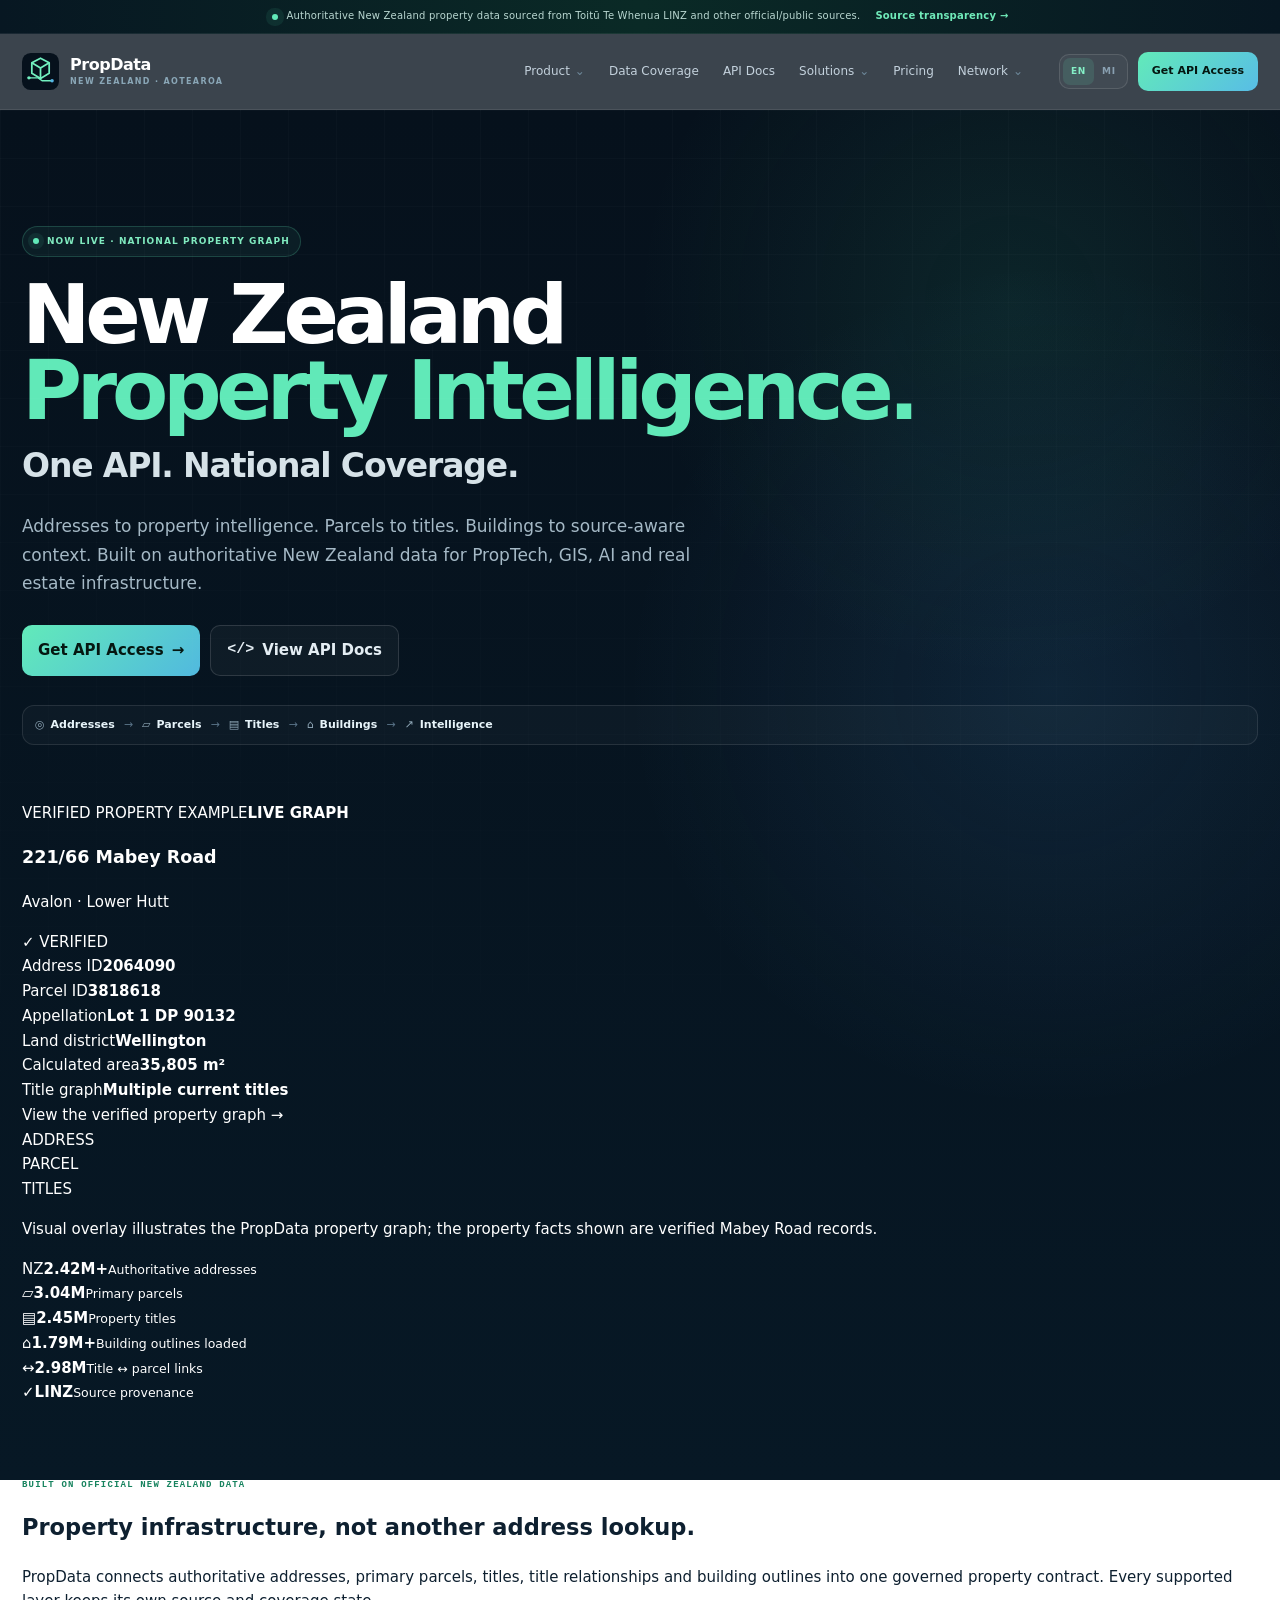
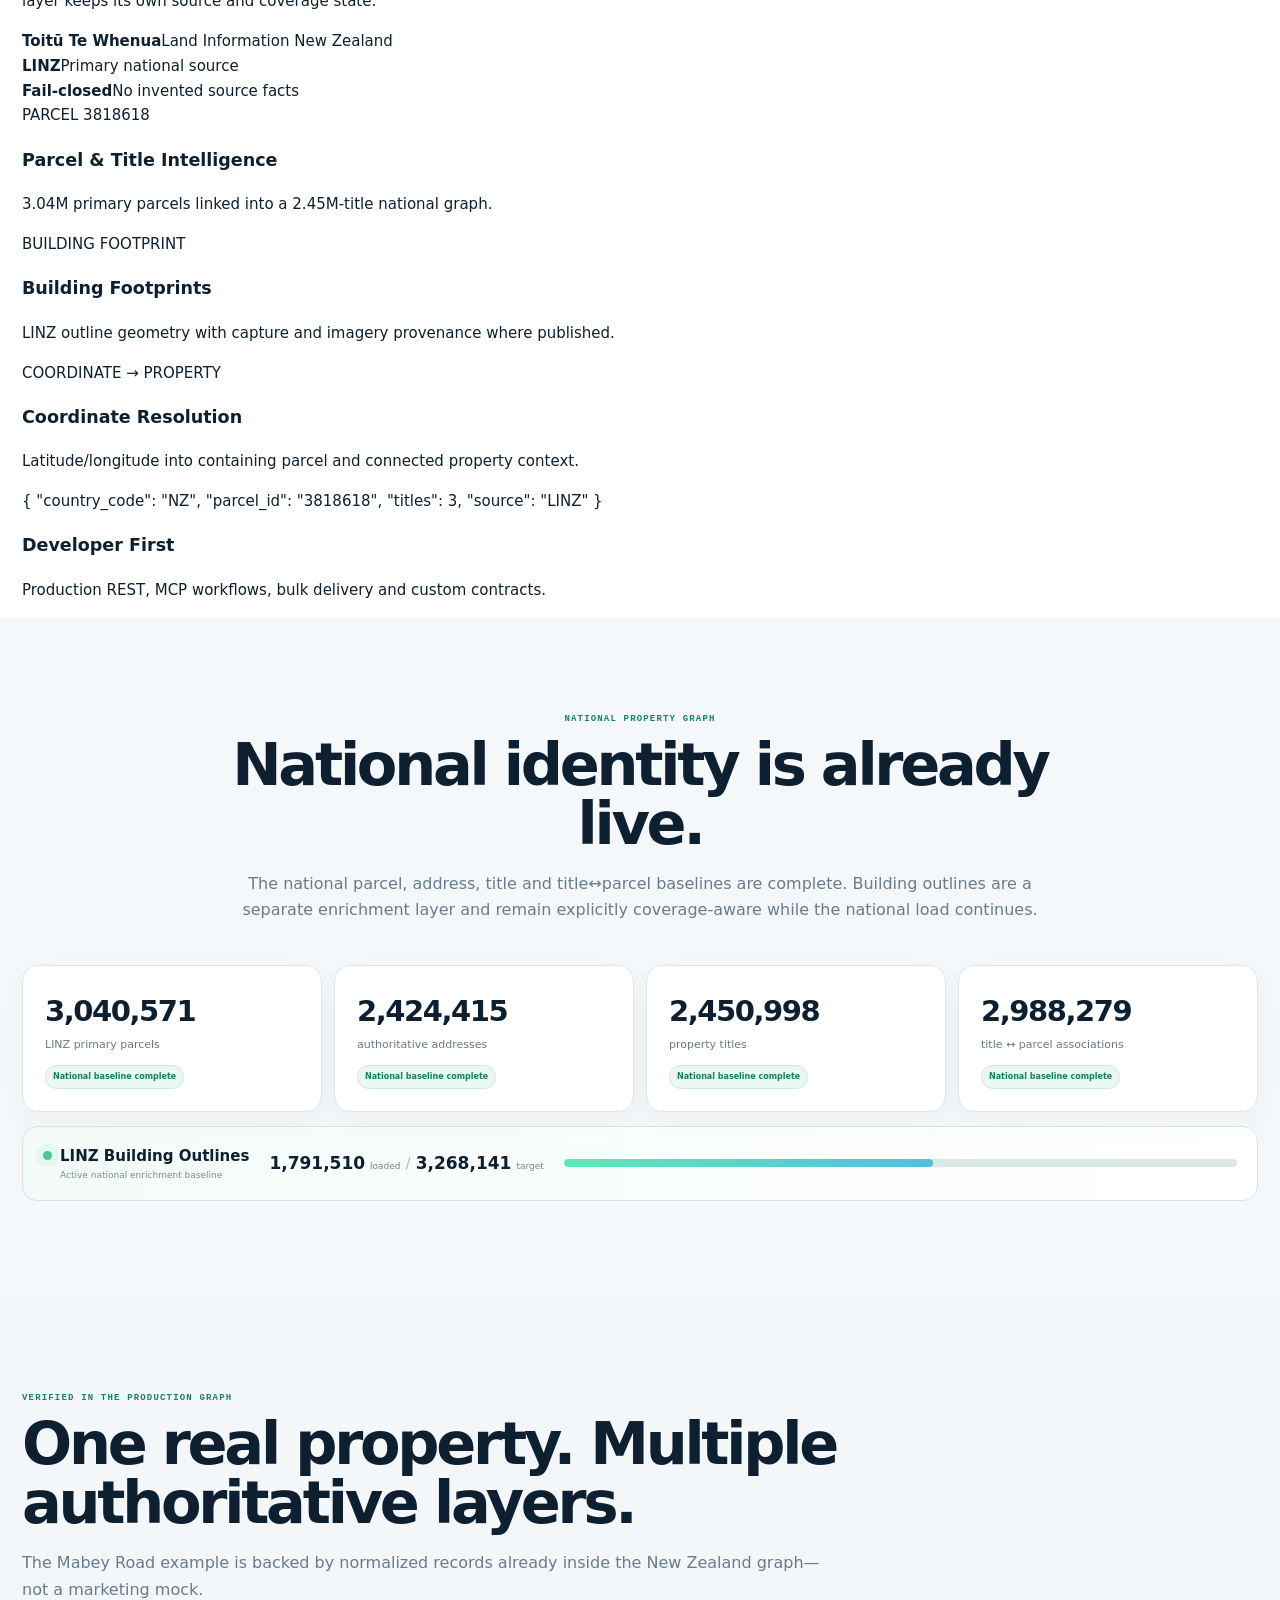
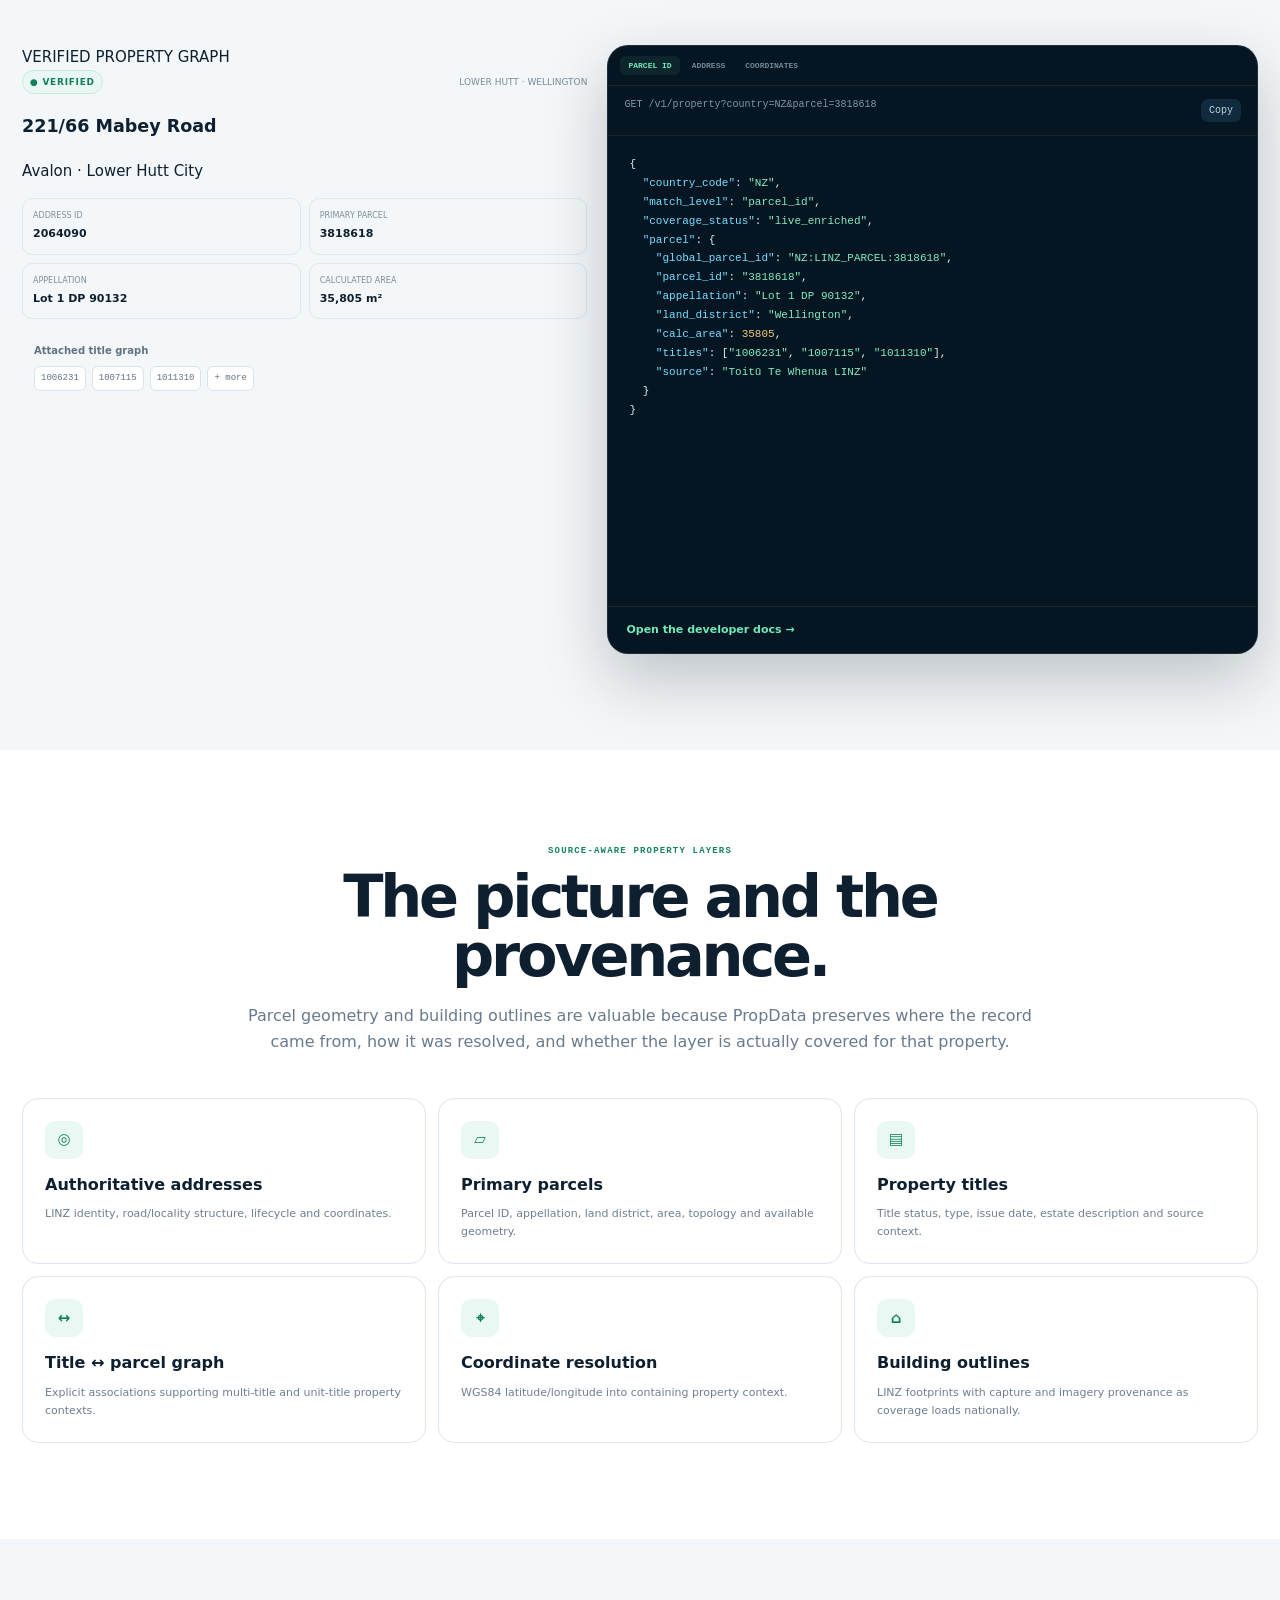
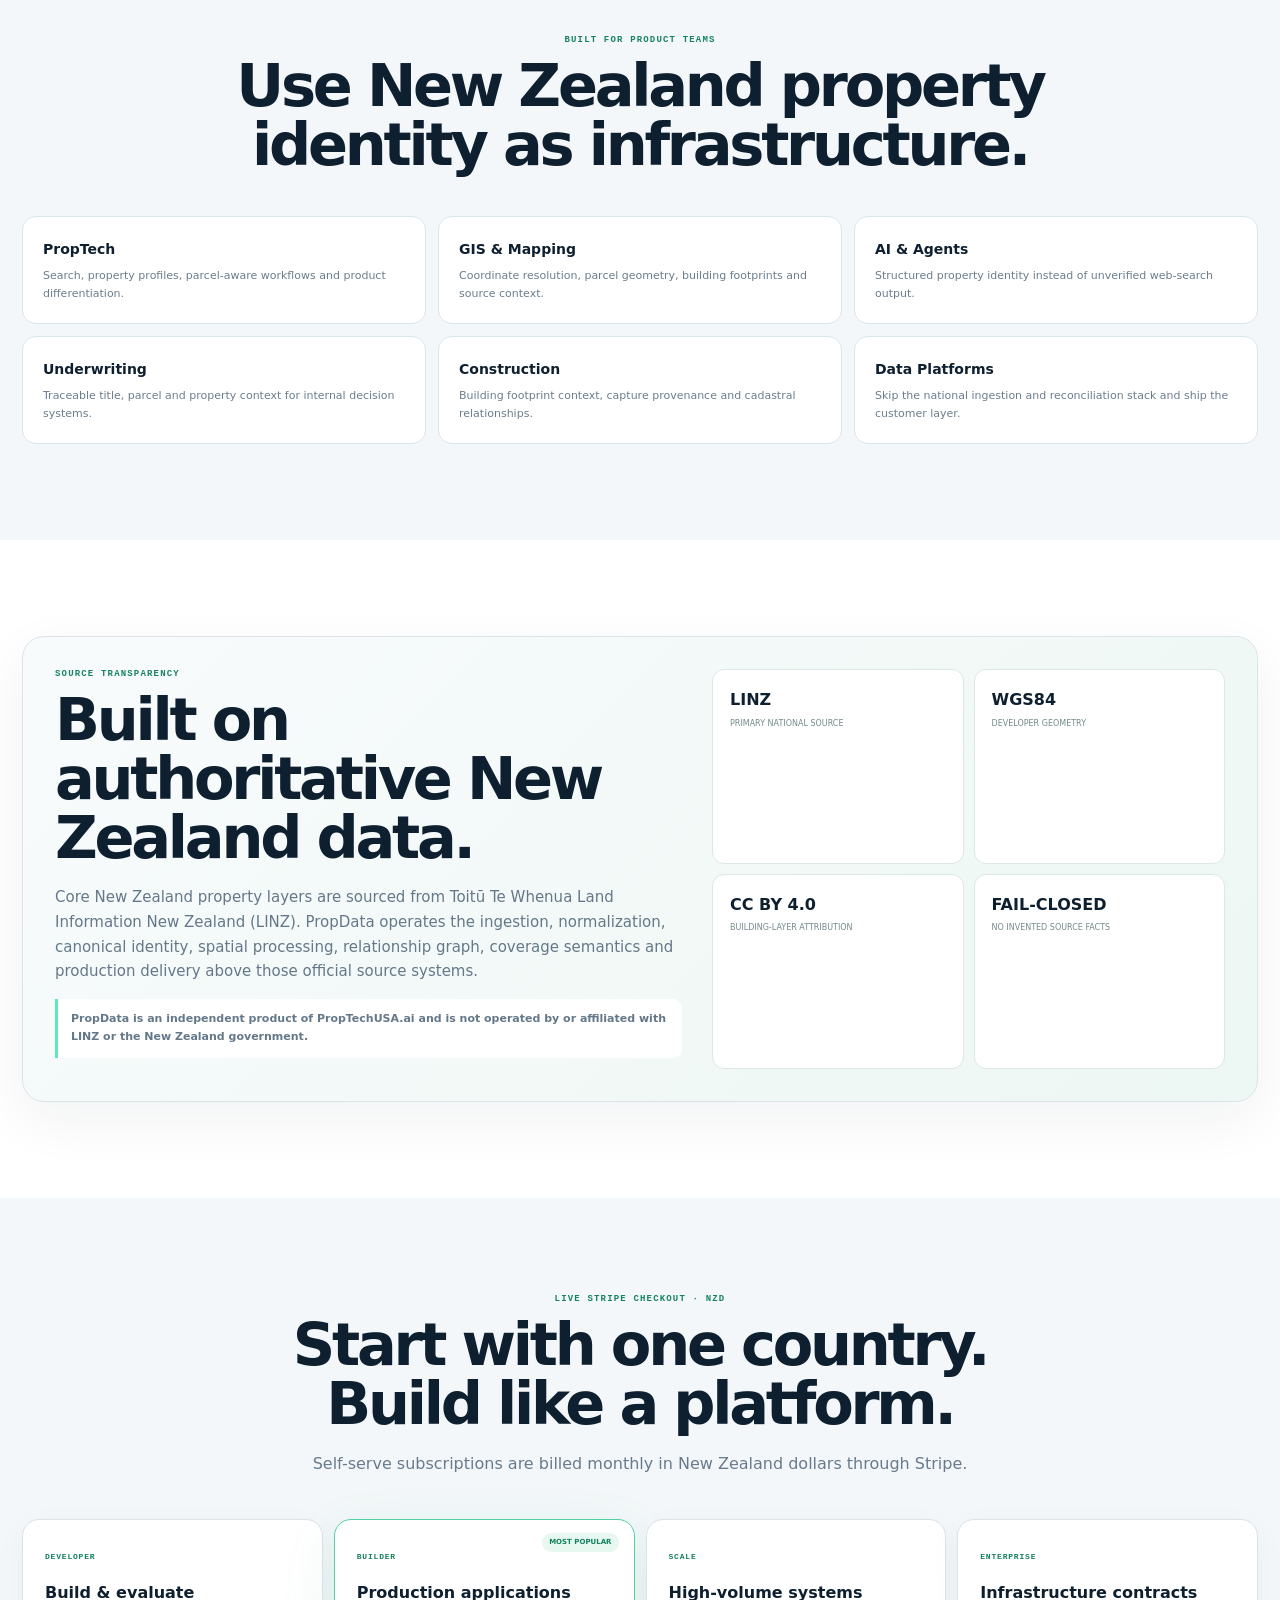
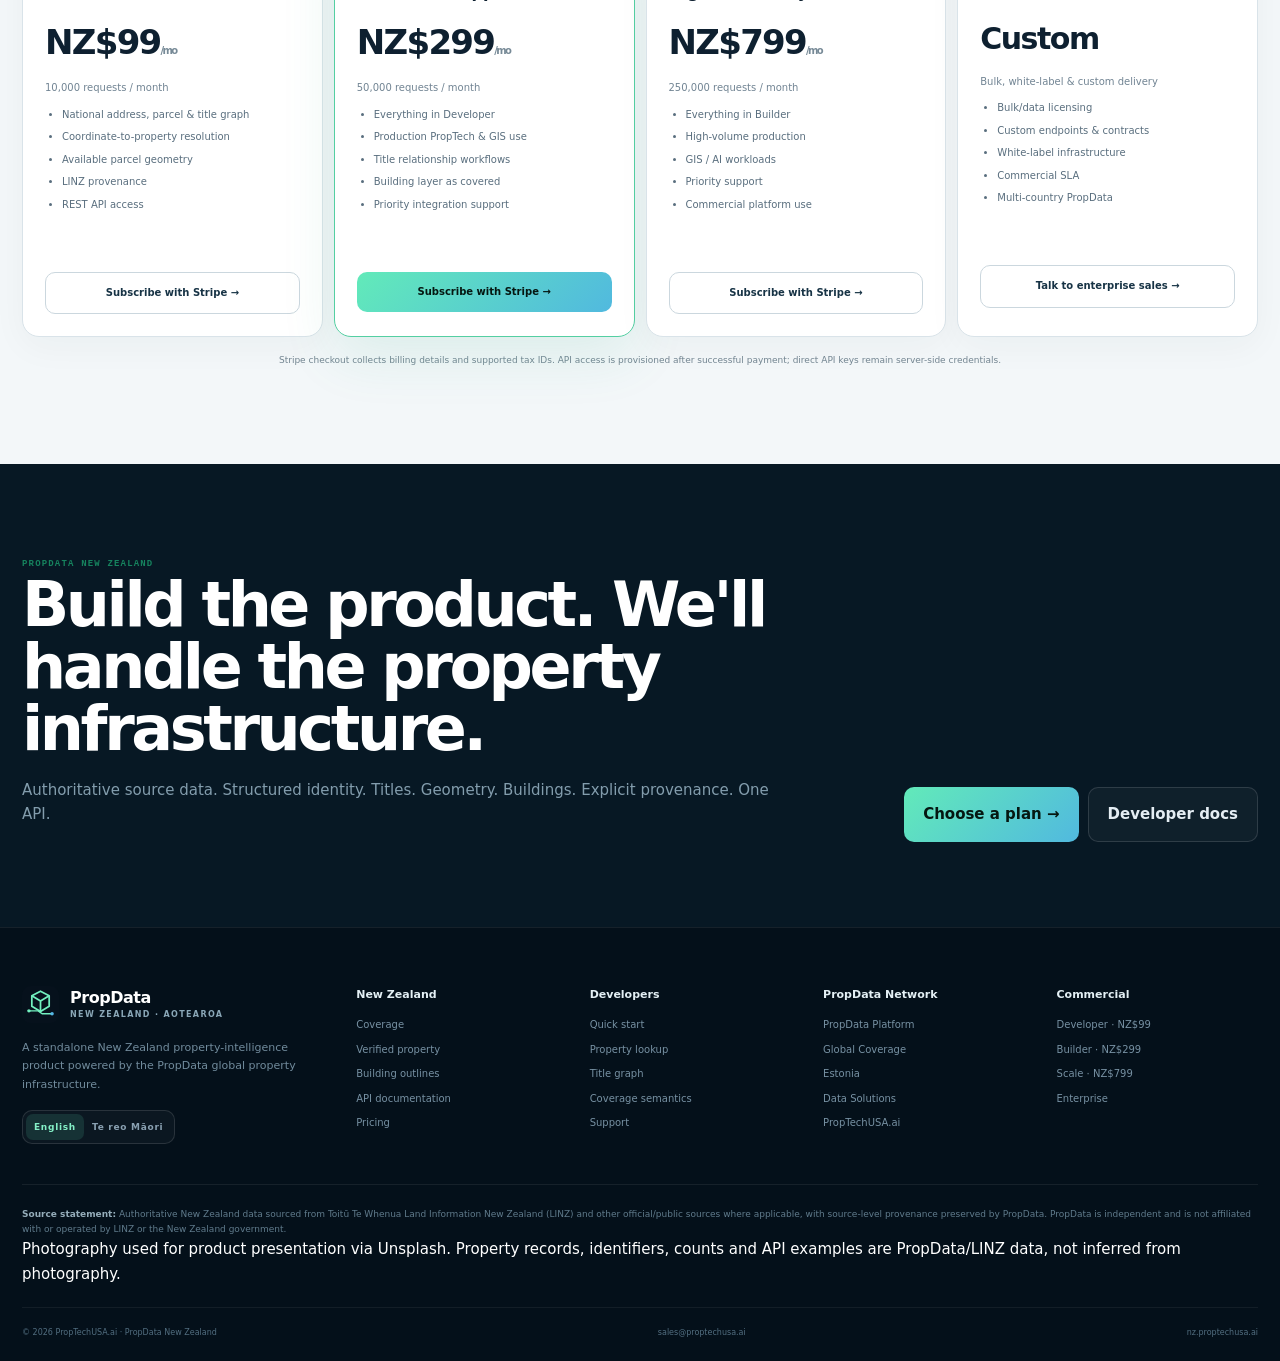
==== commit 6fe2f083: "Replace SVG mockup with real New Zealand imagery and live UI overlays" ====
--- a/index.html
+++ b/index.html
@@ -15,10 +15,9 @@
   <link rel="alternate" hreflang="mi-NZ" href="https://nz.proptechusa.ai/?lang=mi">
   <link rel="alternate" hreflang="x-default" href="https://nz.proptechusa.ai/">
   <link rel="icon" href="/favicon.svg" type="image/svg+xml">
-  <link rel="icon" href="/assets/favicon-32.png" sizes="32x32" type="image/png">
-  <link rel="shortcut icon" href="/favicon.ico">
-  <link rel="apple-touch-icon" href="/assets/apple-touch-icon.png">
   <link rel="manifest" href="/site.webmanifest">
+  <link rel="preconnect" href="https://images.unsplash.com" crossorigin>
+  <link rel="stylesheet" href="/site.css">
 
   <meta property="og:type" content="website">
   <meta property="og:locale" content="en_NZ">
@@ -27,237 +26,113 @@
   <meta property="og:title" content="New Zealand Property Intelligence. One API. National Coverage.">
   <meta property="og:description" content="3.04M primary parcels, 2.42M authoritative addresses, 2.45M property titles and a national building-outline layer—connected through one source-aware property API.">
   <meta property="og:url" content="https://nz.proptechusa.ai/">
-  <meta property="og:image" content="https://nz.proptechusa.ai/assets/og-nz.png">
-  <meta property="og:image:secure_url" content="https://nz.proptechusa.ai/assets/og-nz.png">
-  <meta property="og:image:type" content="image/png">
-  <meta property="og:image:width" content="1200">
-  <meta property="og:image:height" content="630">
-  <meta property="og:image:alt" content="PropData New Zealand property intelligence graph showing addresses, parcels, titles and buildings.">
-
+  <meta property="og:image" content="https://images.unsplash.com/photo-1763603341638-e1b6c3804ba9?auto=format&amp;fit=crop&amp;w=1600&amp;q=90">
+  <meta property="og:image:alt" content="Wellington, New Zealand harbour and city viewed from above.">
   <meta name="twitter:card" content="summary_large_image">
   <meta name="twitter:title" content="New Zealand Property Intelligence. One API. National Coverage.">
   <meta name="twitter:description" content="Authoritative New Zealand addresses, parcels, titles, building outlines and provenance—normalized into one PropData developer contract.">
-  <meta name="twitter:image" content="https://nz.proptechusa.ai/assets/og-nz.png">
-  <meta name="twitter:image:alt" content="PropData New Zealand property intelligence graph.">
-
-  <link rel="stylesheet" href="/site.css">
+  <meta name="twitter:image" content="https://images.unsplash.com/photo-1763603341638-e1b6c3804ba9?auto=format&amp;fit=crop&amp;w=1600&amp;q=90">
 
   <script type="application/ld+json">
   {
     "@context":"https://schema.org",
     "@graph":[
-      {
-        "@type":"WebSite",
-        "@id":"https://nz.proptechusa.ai/#website",
-        "url":"https://nz.proptechusa.ai/",
-        "name":"PropData New Zealand",
-        "description":"New Zealand property intelligence infrastructure for developers.",
-        "inLanguage":["en-NZ","mi-NZ"],
-        "publisher":{"@id":"https://nz.proptechusa.ai/#organization"}
-      },
-      {
-        "@type":"Organization",
-        "@id":"https://nz.proptechusa.ai/#organization",
-        "name":"PropTechUSA.ai",
-        "url":"https://proptechusa.ai/",
-        "email":"sales@proptechusa.ai",
-        "brand":{"@type":"Brand","name":"PropData"}
-      },
-      {
-        "@type":["SoftwareApplication","Product"],
-        "@id":"https://nz.proptechusa.ai/#product",
-        "name":"PropData New Zealand Property Intelligence API",
-        "alternateName":"PropData New Zealand",
-        "url":"https://nz.proptechusa.ai/",
-        "image":"https://nz.proptechusa.ai/assets/og-nz.png",
-        "description":"A source-aware New Zealand property intelligence API connecting authoritative addresses, primary parcels, property titles, title-to-parcel relationships, coordinates and available LINZ building outlines.",
-        "applicationCategory":"DeveloperApplication",
-        "operatingSystem":"Web API",
-        "areaServed":{"@type":"Country","name":"New Zealand","alternateName":"Aotearoa"},
-        "provider":{"@id":"https://nz.proptechusa.ai/#organization"},
-        "brand":{"@type":"Brand","name":"PropData"},
-        "offers":[
-          {"@type":"Offer","name":"Developer","price":"99","priceCurrency":"NZD","url":"https://buy.stripe.com/5kQ14neeGbuC09f0837wA0a","availability":"https://schema.org/InStock","category":"subscription"},
-          {"@type":"Offer","name":"Builder","price":"299","priceCurrency":"NZD","url":"https://buy.stripe.com/6oU5kDgmO6aig8daMH7wA0b","availability":"https://schema.org/InStock","category":"subscription"},
-          {"@type":"Offer","name":"Scale","price":"799","priceCurrency":"NZD","url":"https://buy.stripe.com/3cIdR9daC9mu1djdYT7wA0c","availability":"https://schema.org/InStock","category":"subscription"}
-        ]
-      },
-      {
-        "@type":"WebPage",
-        "@id":"https://nz.proptechusa.ai/#webpage",
-        "url":"https://nz.proptechusa.ai/",
-        "name":"New Zealand Property Intelligence API | PropData New Zealand",
-        "isPartOf":{"@id":"https://nz.proptechusa.ai/#website"},
-        "about":{"@id":"https://nz.proptechusa.ai/#product"},
-        "primaryImageOfPage":{"@type":"ImageObject","url":"https://nz.proptechusa.ai/assets/og-nz.png","width":1200,"height":630},
-        "dateModified":"2026-09-02",
-        "inLanguage":["en-NZ","mi-NZ"]
-      }
+      {"@type":"WebSite","@id":"https://nz.proptechusa.ai/#website","url":"https://nz.proptechusa.ai/","name":"PropData New Zealand","description":"New Zealand property intelligence infrastructure for developers.","inLanguage":["en-NZ","mi-NZ"],"publisher":{"@id":"https://nz.proptechusa.ai/#organization"}},
+      {"@type":"Organization","@id":"https://nz.proptechusa.ai/#organization","name":"PropTechUSA.ai","url":"https://proptechusa.ai/","email":"sales@proptechusa.ai","brand":{"@type":"Brand","name":"PropData"}},
+      {"@type":["SoftwareApplication","Product"],"@id":"https://nz.proptechusa.ai/#product","name":"PropData New Zealand Property Intelligence API","alternateName":"PropData New Zealand","url":"https://nz.proptechusa.ai/","description":"A source-aware New Zealand property intelligence API connecting authoritative addresses, primary parcels, property titles, title-to-parcel relationships, coordinates and available LINZ building outlines.","applicationCategory":"DeveloperApplication","operatingSystem":"Web API","areaServed":{"@type":"Country","name":"New Zealand","alternateName":"Aotearoa"},"provider":{"@id":"https://nz.proptechusa.ai/#organization"},"brand":{"@type":"Brand","name":"PropData"},"offers":[{"@type":"Offer","name":"Developer","price":"99","priceCurrency":"NZD","url":"https://buy.stripe.com/5kQ14neeGbuC09f0837wA0a","availability":"https://schema.org/InStock","category":"subscription"},{"@type":"Offer","name":"Builder","price":"299","priceCurrency":"NZD","url":"https://buy.stripe.com/6oU5kDgmO6aig8daMH7wA0b","availability":"https://schema.org/InStock","category":"subscription"},{"@type":"Offer","name":"Scale","price":"799","priceCurrency":"NZD","url":"https://buy.stripe.com/3cIdR9daC9mu1djdYT7wA0c","availability":"https://schema.org/InStock","category":"subscription"}]},
+      {"@type":"WebPage","@id":"https://nz.proptechusa.ai/#webpage","url":"https://nz.proptechusa.ai/","name":"New Zealand Property Intelligence API | PropData New Zealand","isPartOf":{"@id":"https://nz.proptechusa.ai/#website"},"about":{"@id":"https://nz.proptechusa.ai/#product"},"dateModified":"2026-09-02","inLanguage":["en-NZ","mi-NZ"]}
     ]
   }
   </script>
 </head>
 <body>
   <a class="skip-link" href="#main">Skip to content</a>
+
   <div class="source-ribbon">
-    <div class="wrap source-ribbon-inner">
-      <span class="source-dot"></span>
-      <span data-en="Authoritative New Zealand property data sourced from Toitū Te Whenua LINZ and other official/public sources." data-mi="He raraunga rawa whenua whai mana nō Aotearoa, i ahu mai i Toitū Te Whenua LINZ me ētahi atu puna mana, puna tūmatanui hoki.">Authoritative New Zealand property data sourced from Toitū Te Whenua LINZ and other official/public sources.</span>
-      <a href="#sources" data-en="Source transparency →" data-mi="Mārama ki ngā puna →">Source transparency →</a>
-    </div>
+    <div class="wrap source-ribbon-inner"><span class="source-dot"></span><span data-en="Authoritative New Zealand property data sourced from Toitū Te Whenua LINZ and other official/public sources." data-mi="He raraunga rawa whenua whai mana nō Aotearoa, i ahu mai i Toitū Te Whenua LINZ me ētahi atu puna mana, puna tūmatanui hoki.">Authoritative New Zealand property data sourced from Toitū Te Whenua LINZ and other official/public sources.</span><a href="#sources" data-en="Source transparency →" data-mi="Mārama ki ngā puna →">Source transparency →</a></div>
   </div>
 
   <header class="site-header" id="site-header">
     <div class="wrap nav-shell">
-      <a class="brand" href="/" aria-label="PropData New Zealand home">
-        <img src="/favicon.svg" alt="">
-        <span class="brand-copy"><strong>PropData</strong><small>NEW ZEALAND · AOTEAROA</small></span>
-      </a>
-
+      <a class="brand" href="/" aria-label="PropData New Zealand home"><img src="/favicon.svg" alt=""><span class="brand-copy"><strong>PropData</strong><small>NEW ZEALAND · AOTEAROA</small></span></a>
       <button class="menu-toggle" id="menu-toggle" aria-label="Open navigation" aria-expanded="false"><span></span><span></span><span></span></button>
-
       <nav class="nav-links" id="primary-nav" aria-label="Primary navigation">
-        <details class="nav-menu">
-          <summary data-en="Product" data-mi="Hua">Product</summary>
-          <div class="nav-popover">
-            <a href="#graph"><b data-en="Property Graph" data-mi="Whatunga Rawa">Property Graph</b><span data-en="Addresses → parcels → titles → buildings" data-mi="Ngā wāhitau → ngā pānga whenua → ngā taitara → ngā whare">Addresses → parcels → titles → buildings</span></a>
-            <a href="#demo"><b data-en="Verified Example" data-mi="Tauira Whakamana">Verified Example</b><span>221/66 Mabey Road · Lower Hutt</span></a>
-            <a href="#buildings"><b data-en="Building Intelligence" data-mi="Mōhiotanga Whare">Building Intelligence</b><span data-en="Footprints + capture provenance" data-mi="Ngā tapuwae whare + te takenga hopu">Footprints + capture provenance</span></a>
-          </div>
-        </details>
-        <a href="#coverage" data-en="Coverage" data-mi="Kapi">Coverage</a>
+        <details class="nav-menu"><summary data-en="Product" data-mi="Hua">Product</summary><div class="nav-popover"><a href="#graph"><b data-en="Property Graph" data-mi="Whatunga Rawa">Property Graph</b><span>Addresses → parcels → titles → buildings</span></a><a href="#demo"><b data-en="Verified Property" data-mi="Rawa Whakamana">Verified Property</b><span>221/66 Mabey Road · Lower Hutt</span></a><a href="#buildings"><b data-en="Building Intelligence" data-mi="Mōhiotanga Whare">Building Intelligence</b><span>Footprints + capture provenance</span></a></div></details>
+        <a href="#coverage" data-en="Data Coverage" data-mi="Kapi Raraunga">Data Coverage</a>
         <a href="/docs" data-en="API Docs" data-mi="Tuhinga API">API Docs</a>
-        <details class="nav-menu">
-          <summary data-en="Solutions" data-mi="Rongoā">Solutions</summary>
-          <div class="nav-popover compact">
-            <a href="#use-cases"><b>PropTech & GIS</b><span data-en="Property products and maps" data-mi="Ngā hua rawa me ngā mahere">Property products and maps</span></a>
-            <a href="#use-cases"><b>AI & Agents</b><span data-en="Structured property identity" data-mi="Tuakiri rawa kua whakaraupapatia">Structured property identity</span></a>
-            <a href="#enterprise"><b data-en="Bulk & Enterprise" data-mi="Raraunga Nui & Hinonga">Bulk & Enterprise</b><span data-en="Custom delivery and licensing" data-mi="Tukunga ritenga me te raihana">Custom delivery and licensing</span></a>
-          </div>
-        </details>
+        <details class="nav-menu"><summary data-en="Solutions" data-mi="Rongoā">Solutions</summary><div class="nav-popover compact"><a href="#use-cases"><b>PropTech & GIS</b><span>Property products and maps</span></a><a href="#use-cases"><b>AI & Agents</b><span>Structured property identity</span></a><a href="#enterprise"><b>Bulk & Enterprise</b><span>Custom delivery and licensing</span></a></div></details>
         <a href="#pricing" data-en="Pricing" data-mi="Utu">Pricing</a>
-        <details class="nav-menu network-menu">
-          <summary data-en="Network" data-mi="Whatunga">Network</summary>
-          <div class="nav-popover compact">
-            <a href="https://propdata.proptechusa.ai/"><b>PropData</b><span>Core global platform</span></a>
-            <a href="https://global.proptechusa.ai/"><b>Global</b><span>Country coverage overview</span></a>
-            <a href="https://ee.proptechusa.ai/"><b>Estonia</b><span>Estonia property intelligence</span></a>
-            <a href="https://data.proptechusa.ai/"><b>Data Solutions</b><span>Bulk and custom data</span></a>
-            <a href="https://proptechusa.ai/"><b>PropTechUSA.ai</b><span>Company</span></a>
-          </div>
-        </details>
+        <details class="nav-menu network-menu"><summary data-en="Network" data-mi="Whatunga">Network</summary><div class="nav-popover compact"><a href="https://propdata.proptechusa.ai/"><b>PropData</b><span>Core global platform</span></a><a href="https://global.proptechusa.ai/"><b>Global</b><span>Country coverage overview</span></a><a href="https://ee.proptechusa.ai/"><b>Estonia</b><span>Estonia property intelligence</span></a><a href="https://data.proptechusa.ai/"><b>Data Solutions</b><span>Bulk and custom data</span></a><a href="https://proptechusa.ai/"><b>PropTechUSA.ai</b><span>Company</span></a></div></details>
       </nav>
-
-      <div class="nav-actions">
-        <div class="lang-switch" aria-label="Language">
-          <button class="lang-btn active" data-lang="en" aria-pressed="true">EN</button>
-          <button class="lang-btn" data-lang="mi" aria-pressed="false">MI</button>
-        </div>
-        <a class="nav-cta" href="#pricing" data-en="Get API Access" data-mi="Whiwhi Urunga API">Get API Access</a>
-      </div>
+      <div class="nav-actions"><div class="lang-switch" aria-label="Language"><button class="lang-btn active" data-lang="en" aria-pressed="true">EN</button><button class="lang-btn" data-lang="mi" aria-pressed="false">MI</button></div><a class="nav-cta" href="#pricing" data-en="Get API Access" data-mi="Whiwhi Urunga API">Get API Access</a></div>
     </div>
   </header>
 
-  <div class="success-banner" id="success" role="status" aria-live="polite">
-    <div class="wrap success-inner"><span>✓</span><div><b data-en="Payment received." data-mi="Kua tae mai te utu.">Payment received.</b> <span data-en="Your PropData New Zealand API access is being provisioned. We'll use the billing details from your Stripe subscription to complete activation." data-mi="Kei te whakaritehia tō urunga ki PropData New Zealand API. Ka whakamahia ngā taipitopito nama o tō ohaurunga Stripe hei whakaoti i te whakahohe.">Your PropData New Zealand API access is being provisioned. We'll use the billing details from your Stripe subscription to complete activation.</span></div></div>
-  </div>
+  <div class="success-banner" id="success" role="status" aria-live="polite"><div class="wrap success-inner"><span>✓</span><div><b data-en="Payment received." data-mi="Kua tae mai te utu.">Payment received.</b> <span data-en="Your PropData New Zealand API access is being provisioned from your Stripe subscription." data-mi="Kei te whakaritehia tō urunga ki PropData New Zealand API mai i tō ohaurunga Stripe.">Your PropData New Zealand API access is being provisioned from your Stripe subscription.</span></div></div></div>
 
   <main id="main">
-    <section class="hero">
-      <div class="hero-aurora"></div>
-      <div class="wrap hero-grid">
+    <section class="hero photo-hero">
+      <div class="hero-photo" role="img" aria-label="Wellington, New Zealand harbour and city"></div>
+      <div class="hero-scrim"></div>
+      <div class="wrap hero-stage">
         <div class="hero-copy" data-reveal>
-          <div class="eyebrow"><i></i><span data-en="LIVE · TOITŪ TE WHENUA LINZ · NATIONAL PROPERTY GRAPH" data-mi="ORA · TOITŪ TE WHENUA LINZ · WHATUNGA RAWA Ā-MOTU">LIVE · TOITŪ TE WHENUA LINZ · NATIONAL PROPERTY GRAPH</span></div>
+          <div class="eyebrow"><i></i><span data-en="NOW LIVE · NATIONAL PROPERTY GRAPH" data-mi="ORA INĀIANEI · WHATUNGA RAWA Ā-MOTU">NOW LIVE · NATIONAL PROPERTY GRAPH</span></div>
           <h1><span data-en="New Zealand" data-mi="Aotearoa">New Zealand</span><br><em data-en="Property Intelligence." data-mi="Mōhiotanga Rawa Whenua.">Property Intelligence.</em></h1>
           <h2 data-en="One API. National Coverage." data-mi="Kotahi te API. Kapi ā-motu.">One API. National Coverage.</h2>
-          <p class="hero-lead" data-en="Addresses, primary parcels, property titles, title relationships and building outlines—connected into one source-aware property graph for PropTech, GIS, AI and real estate infrastructure." data-mi="Ka hono ngā wāhitau, ngā pānga whenua matua, ngā taitara rawa, ngā hononga taitara me ngā tapuwae whare ki tētahi whatunga rawa kotahi, whai puna hoki, mō PropTech, GIS, AI me ngā hanganga rawa whenua.">Addresses, primary parcels, property titles, title relationships and building outlines—connected into one source-aware property graph for PropTech, GIS, AI and real estate infrastructure.</p>
-          <div class="hero-actions">
-            <a class="btn primary" href="#pricing"><span data-en="Start with PropData NZ" data-mi="Tīmata ki PropData NZ">Start with PropData NZ</span> <span>→</span></a>
-            <a class="btn ghost" href="/docs"><span class="code-mark">&lt;/&gt;</span><span data-en="View API Docs" data-mi="Tirohia ngā Tuhinga API">View API Docs</span></a>
-          </div>
-          <div class="product-chain" aria-label="Property graph workflow">
-            <span>◎ <b data-en="Addresses" data-mi="Wāhitau">Addresses</b></span><i>→</i><span>▱ <b data-en="Parcels" data-mi="Pānga Whenua">Parcels</b></span><i>→</i><span>▤ <b data-en="Titles" data-mi="Taitara">Titles</b></span><i>→</i><span>⌂ <b data-en="Buildings" data-mi="Whare">Buildings</b></span><i>→</i><span>↗ <b data-en="Intelligence" data-mi="Mōhiotanga">Intelligence</b></span>
-          </div>
-          <div class="hero-stats">
-            <div><strong>2.42M+</strong><span data-en="authoritative addresses" data-mi="wāhitau whai mana">authoritative addresses</span></div>
-            <div><strong>3.04M</strong><span data-en="primary parcels" data-mi="pānga whenua matua">primary parcels</span></div>
-            <div><strong>2.45M</strong><span data-en="property titles" data-mi="taitara rawa">property titles</span></div>
-            <div><strong>1.79M+</strong><span data-en="building outlines loaded" data-mi="tapu wae whare kua utaina">building outlines loaded</span></div>
-          </div>
+          <p class="hero-lead" data-en="Addresses to property intelligence. Parcels to titles. Buildings to source-aware context. Built on authoritative New Zealand data for PropTech, GIS, AI and real estate infrastructure." data-mi="Mai i ngā wāhitau ki te mōhiotanga rawa. Mai i ngā pānga whenua ki ngā taitara. Mai i ngā whare ki te horopaki whai-puna. He mea hanga ki runga i ngā raraunga whai mana o Aotearoa mō PropTech, GIS, AI me ngā hanganga rawa whenua.">Addresses to property intelligence. Parcels to titles. Buildings to source-aware context. Built on authoritative New Zealand data for PropTech, GIS, AI and real estate infrastructure.</p>
+          <div class="hero-actions"><a class="btn primary" href="#pricing"><span data-en="Get API Access" data-mi="Whiwhi Urunga API">Get API Access</span> <span>→</span></a><a class="btn ghost" href="/docs"><span class="code-mark">&lt;/&gt;</span><span data-en="View API Docs" data-mi="Tirohia ngā Tuhinga API">View API Docs</span></a></div>
+          <div class="product-chain"><span>◎ <b data-en="Addresses" data-mi="Wāhitau">Addresses</b></span><i>→</i><span>▱ <b data-en="Parcels" data-mi="Pānga Whenua">Parcels</b></span><i>→</i><span>▤ <b data-en="Titles" data-mi="Taitara">Titles</b></span><i>→</i><span>⌂ <b data-en="Buildings" data-mi="Whare">Buildings</b></span><i>→</i><span>↗ <b data-en="Intelligence" data-mi="Mōhiotanga">Intelligence</b></span></div>
         </div>
 
-        <div class="hero-art" data-reveal>
-          <div class="art-frame">
-            <img src="/assets/nz-property-intelligence.svg" alt="Custom PropData visualization of the New Zealand property graph with a verified Lower Hutt parcel, title relationships and national coverage metrics." width="1600" height="1000" fetchpriority="high">
+        <div class="hero-product" data-reveal>
+          <div class="property-ui">
+            <div class="property-ui-head"><span data-en="VERIFIED PROPERTY EXAMPLE" data-mi="TAUIRA RAWA KUA WHAKAMANA">VERIFIED PROPERTY EXAMPLE</span><b>LIVE GRAPH</b></div>
+            <div class="property-ui-title"><div class="mini-house-photo"></div><div><h3>221/66 Mabey Road</h3><p>Avalon · Lower Hutt</p><span class="verified-badge">✓ VERIFIED</span></div></div>
+            <div class="ui-grid"><div><span>Address ID</span><b>2064090</b></div><div><span>Parcel ID</span><b>3818618</b></div><div><span>Appellation</span><b>Lot 1 DP 90132</b></div><div><span>Land district</span><b>Wellington</b></div><div><span>Calculated area</span><b>35,805 m²</b></div><div><span>Title graph</span><b>Multiple current titles</b></div></div>
+            <a href="#demo" class="ui-link" data-en="View the verified property graph →" data-mi="Tirohia te whatunga rawa kua whakamana →">View the verified property graph →</a>
           </div>
-          <div class="hero-float top"><span data-en="NATIONAL PROPERTY GRAPH" data-mi="WHATUNGA RAWA Ā-MOTU">NATIONAL PROPERTY GRAPH</span><b>3.04M parcels · 2.45M titles</b></div>
-          <div class="hero-float bottom"><span data-en="VERIFIED PROPERTY" data-mi="RAWA KUA WHAKAMANA">VERIFIED PROPERTY</span><b>221/66 Mabey Road · Parcel 3818618</b></div>
+          <div class="floating-map-stack" aria-hidden="true"><div class="parcel-plane p1"></div><div class="parcel-plane p2"></div><div class="parcel-plane p3"></div><div class="pin"><i></i></div><div class="stack-label l1">ADDRESS</div><div class="stack-label l2">PARCEL</div><div class="stack-label l3">TITLES</div></div>
+          <p class="hero-visual-note" data-en="Visual overlay illustrates the PropData property graph; the property facts shown are verified Mabey Road records." data-mi="He whakaaturanga te paparanga ataata o te whatunga rawa PropData; ko ngā meka rawa e whakaaturia ana he pūkete kua whakamana mō Mabey Road.">Visual overlay illustrates the PropData property graph; the property facts shown are verified Mabey Road records.</p>
+        </div>
+      </div>
+      <div class="wrap hero-metrics" data-reveal>
+        <div><span class="metric-mark">NZ</span><b>2.42M+</b><small data-en="Authoritative addresses" data-mi="Wāhitau whai mana">Authoritative addresses</small></div>
+        <div><span class="metric-mark">▱</span><b>3.04M</b><small data-en="Primary parcels" data-mi="Pānga whenua matua">Primary parcels</small></div>
+        <div><span class="metric-mark">▤</span><b>2.45M</b><small data-en="Property titles" data-mi="Taitara rawa">Property titles</small></div>
+        <div><span class="metric-mark">⌂</span><b>1.79M+</b><small data-en="Building outlines loaded" data-mi="Tapuwae whare kua utaina">Building outlines loaded</small></div>
+        <div><span class="metric-mark">↔</span><b>2.98M</b><small data-en="Title ↔ parcel links" data-mi="Hononga taitara ↔ pānga whenua">Title ↔ parcel links</small></div>
+        <div><span class="metric-mark">✓</span><b>LINZ</b><small data-en="Source provenance" data-mi="Takenga raraunga">Source provenance</small></div>
+      </div>
+    </section>
+
+    <section class="official-section" id="graph">
+      <div class="wrap official-grid">
+        <div class="official-copy" data-reveal><div class="kicker" data-en="BUILT ON OFFICIAL NEW ZEALAND DATA" data-mi="HE MEA HANGA KI RUNGA I NGĀ RARAUNGA WHAI MANA O AOTEAROA">BUILT ON OFFICIAL NEW ZEALAND DATA</div><h2 data-en="Property infrastructure, not another address lookup." data-mi="He hanganga rawa, ehara i tētahi rapunga wāhitau anake.">Property infrastructure, not another address lookup.</h2><p data-en="PropData connects authoritative addresses, primary parcels, titles, title relationships and building outlines into one governed property contract. Every supported layer keeps its own source and coverage state." data-mi="Ka hono a PropData i ngā wāhitau whai mana, ngā pānga whenua matua, ngā taitara, ngā hononga taitara me ngā tapuwae whare ki tētahi kirimana rawa kotahi. Ka mau tonu i ia paparanga tōna ake puna me tōna āhua kapi.">PropData connects authoritative addresses, primary parcels, titles, title relationships and building outlines into one governed property contract. Every supported layer keeps its own source and coverage state.</p><div class="official-marks"><div><b>Toitū Te Whenua</b><span>Land Information New Zealand</span></div><div><b>LINZ</b><span>Primary national source</span></div><div><b>Fail-closed</b><span>No invented source facts</span></div></div></div>
+        <div class="visual-card-grid" data-reveal>
+          <article class="photo-feature"><div class="feature-photo parcel-photo"><div class="overlay-parcel"></div><div class="overlay-label">PARCEL 3818618</div></div><div class="feature-copy"><h3>Parcel & Title Intelligence</h3><p>3.04M primary parcels linked into a 2.45M-title national graph.</p></div></article>
+          <article class="photo-feature"><div class="feature-photo building-photo"><div class="overlay-building"></div><div class="overlay-label">BUILDING FOOTPRINT</div></div><div class="feature-copy"><h3>Building Footprints</h3><p>LINZ outline geometry with capture and imagery provenance where published.</p></div></article>
+          <article class="photo-feature"><div class="feature-photo coordinate-photo"><div class="coordinate-pin"><i></i></div><div class="overlay-label">COORDINATE → PROPERTY</div></div><div class="feature-copy"><h3>Coordinate Resolution</h3><p>Latitude/longitude into containing parcel and connected property context.</p></div></article>
+          <article class="developer-feature"><div class="mini-code">{
+  <span>"country_code"</span>: "NZ",
+  <span>"parcel_id"</span>: "3818618",
+  <span>"titles"</span>: 3,
+  <span>"source"</span>: "LINZ"
+}</div><div class="feature-copy"><h3>Developer First</h3><p>Production REST, MCP workflows, bulk delivery and custom contracts.</p></div></article>
         </div>
       </div>
     </section>
 
-    <section class="trust-strip">
-      <div class="wrap trust-grid">
-        <div><span class="trust-icon">NZ</span><p><b>Toitū Te Whenua LINZ</b><small data-en="Primary authoritative national source" data-mi="Te puna whai mana matua ā-motu">Primary authoritative national source</small></p></div>
-        <div><span class="trust-icon">✓</span><p><b data-en="Official & public sources" data-mi="Ngā puna mana, tūmatanui hoki">Official & public sources</b><small data-en="Source-level provenance preserved" data-mi="Ka tiakina te takenga raraunga">Source-level provenance preserved</small></p></div>
-        <div><span class="trust-icon">⌁</span><p><b>REST · MCP · Bulk</b><small data-en="Multiple delivery contracts" data-mi="He maha ngā ara tuku">Multiple delivery contracts</small></p></div>
-        <div><span class="trust-icon">◇</span><p><b data-en="Fail-closed facts" data-mi="Ngā meka kua herea ki te puna">Fail-closed facts</b><small data-en="No invented source values" data-mi="Kāore he uara puna tito">No invented source values</small></p></div>
-      </div>
-    </section>
-
     <section class="section coverage-section" id="coverage">
-      <div class="wrap">
-        <div class="section-head centered" data-reveal><div class="kicker" data-en="NATIONAL PROPERTY GRAPH" data-mi="WHATUNGA RAWA Ā-MOTU">NATIONAL PROPERTY GRAPH</div><h2 data-en="National identity is already live." data-mi="Kua ora kē te tuakiri rawa ā-motu.">National identity is already live.</h2><p data-en="The national parcel, address, title and title↔parcel baselines are complete. Building outlines are loading as a separate enrichment layer so coverage remains explicit instead of being blurred into one number." data-mi="Kua oti ngā paparanga ā-motu mō ngā pānga whenua, ngā wāhitau, ngā taitara me ngā hononga taitara↔pānga whenua. Kei te utaina ngā tapuwae whare hei paparanga whakarangatira motuhake kia mārama tonu te kapi o ia puna.">The national parcel, address, title and title↔parcel baselines are complete. Building outlines are loading as a separate enrichment layer so coverage remains explicit instead of being blurred into one number.</p></div>
-        <div class="metrics-grid" data-reveal>
-          <article><strong>3,040,571</strong><span data-en="LINZ primary parcels" data-mi="pānga whenua matua LINZ">LINZ primary parcels</span><em>National baseline complete</em></article>
-          <article><strong>2,424,415</strong><span data-en="authoritative addresses" data-mi="wāhitau whai mana">authoritative addresses</span><em>National baseline complete</em></article>
-          <article><strong>2,450,998</strong><span data-en="property titles" data-mi="taitara rawa">property titles</span><em>National baseline complete</em></article>
-          <article><strong>2,988,279</strong><span data-en="title ↔ parcel associations" data-mi="hononga taitara ↔ pānga whenua">title ↔ parcel associations</span><em>National baseline complete</em></article>
-        </div>
-        <div class="building-progress" data-reveal>
-          <div><span class="pulse"></span><b>LINZ Building Outlines</b><small data-en="Active national enrichment baseline" data-mi="Papapū whakarangatira ā-motu e haere tonu ana">Active national enrichment baseline</small></div>
-          <div class="progress-numbers"><b>1,791,510</b><span data-en="loaded" data-mi="kua utaina">loaded</span><i>/</i><b>3,268,141</b><span data-en="target" data-mi="whaainga">target</span></div>
-          <div class="progress-track"><i style="width:54.8%"></i></div>
-        </div>
-      </div>
-    </section>
-
-    <section class="section graph-section" id="graph">
-      <div class="wrap">
-        <div class="section-head" data-reveal><div class="kicker" data-en="NOT AN ADDRESS API" data-mi="EHARA I TE API WĀHITAU ANAKE">NOT AN ADDRESS API</div><h2 data-en="Address → Parcel → Titles → Buildings → Intelligence" data-mi="Wāhitau → Pānga Whenua → Taitara → Whare → Mōhiotanga">Address → Parcel → Titles → Buildings → Intelligence</h2><p data-en="New Zealand property identity is relational. PropData connects the layers underneath a property so your engineering team does not have to build the ingestion, spatial indexes and relationship joins itself." data-mi="He hononga te tuakiri rawa o Aotearoa. Ka tūhono a PropData i ngā paparanga kei raro i te rawa kia kore ai tō rōpū hangarau e hanga anō i ngā tukanga uta raraunga, ngā taupū mokowā me ngā hononga raraunga.">New Zealand property identity is relational. PropData connects the layers underneath a property so your engineering team does not have to build the ingestion, spatial indexes and relationship joins itself.</p></div>
-        <div class="graph-flow" data-reveal>
-          <article><span>01</span><b data-en="Authoritative Address" data-mi="Wāhitau Whai Mana">Authoritative Address</b><p>LINZ address ID, lifecycle, locality and coordinates.</p></article>
-          <i>→</i>
-          <article><span>02</span><b data-en="Primary Parcel" data-mi="Pānga Whenua Matua">Primary Parcel</b><p>Parcel ID, appellation, area, district and geometry.</p></article>
-          <i>→</i>
-          <article><span>03</span><b data-en="Property Titles" data-mi="Taitara Rawa">Property Titles</b><p>Title status, type, issue date and title↔parcel graph.</p></article>
-          <i>→</i>
-          <article><span>04</span><b data-en="Building Outlines" data-mi="Tapuwae Whare">Building Outlines</b><p>Footprint geometry plus capture and imagery provenance.</p></article>
-          <i>→</i>
-          <article><span>05</span><b data-en="Property Intelligence" data-mi="Mōhiotanga Rawa">Property Intelligence</b><p>One source-aware contract for applications, agents and data systems.</p></article>
-        </div>
-      </div>
+      <div class="wrap"><div class="section-head centered" data-reveal><div class="kicker">NATIONAL PROPERTY GRAPH</div><h2 data-en="National identity is already live." data-mi="Kua ora kē te tuakiri rawa ā-motu.">National identity is already live.</h2><p data-en="The national parcel, address, title and title↔parcel baselines are complete. Building outlines are a separate enrichment layer and remain explicitly coverage-aware while the national load continues." data-mi="Kua oti ngā paparanga ā-motu mō ngā pānga whenua, ngā wāhitau, ngā taitara me ngā hononga taitara↔pānga whenua. He paparanga whakarangatira motuhake ngā tapuwae whare, ā, ka noho mārama tonu tōna kapi i te wā e haere tonu ana te uta ā-motu.">The national parcel, address, title and title↔parcel baselines are complete. Building outlines are a separate enrichment layer and remain explicitly coverage-aware while the national load continues.</p></div>
+      <div class="metrics-grid" data-reveal><article><strong>3,040,571</strong><span>LINZ primary parcels</span><em>National baseline complete</em></article><article><strong>2,424,415</strong><span>authoritative addresses</span><em>National baseline complete</em></article><article><strong>2,450,998</strong><span>property titles</span><em>National baseline complete</em></article><article><strong>2,988,279</strong><span>title ↔ parcel associations</span><em>National baseline complete</em></article></div>
+      <div class="building-progress" data-reveal><div><span class="pulse"></span><b>LINZ Building Outlines</b><small>Active national enrichment baseline</small></div><div class="progress-numbers"><b>1,791,510</b><span>loaded</span><i>/</i><b>3,268,141</b><span>target</span></div><div class="progress-track"><i style="width:54.8%"></i></div></div></div>
     </section>
 
     <section class="section demo-section" id="demo">
-      <div class="wrap">
-        <div class="section-head" data-reveal><div class="kicker" data-en="VERIFIED IN THE PRODUCTION GRAPH" data-mi="KUA WHAKAMANA I TE WHATUNGA ORA">VERIFIED IN THE PRODUCTION GRAPH</div><h2 data-en="One real property. Multiple authoritative layers." data-mi="Kotahi te rawa tūturu. He maha ngā paparanga whai mana.">One real property. Multiple authoritative layers.</h2><p data-en="The Mabey Road example is backed by normalized records already inside the New Zealand graph—not a marketing mock." data-mi="E tautokona ana te tauira o Mabey Road e ngā pūkete kua whakaraupapatia i roto tonu i te whatunga o Aotearoa—ehara i te tauira hokohoko tito.">The Mabey Road example is backed by normalized records already inside the New Zealand graph—not a marketing mock.</p></div>
+      <div class="wrap"><div class="section-head" data-reveal><div class="kicker">VERIFIED IN THE PRODUCTION GRAPH</div><h2 data-en="One real property. Multiple authoritative layers." data-mi="Kotahi te rawa tūturu. He maha ngā paparanga whai mana.">One real property. Multiple authoritative layers.</h2><p data-en="The Mabey Road example is backed by normalized records already inside the New Zealand graph—not a marketing mock." data-mi="E tautokona ana te tauira o Mabey Road e ngā pūkete kua whakaraupapatia i roto tonu i te whatunga o Aotearoa—ehara i te tauira hokohoko tito.">The Mabey Road example is backed by normalized records already inside the New Zealand graph—not a marketing mock.</p></div>
         <div class="demo-grid">
-          <article class="property-panel" data-reveal>
-            <div class="property-top"><span class="live-pill">● VERIFIED</span><span>Lower Hutt · Wellington</span></div>
-            <h3>221/66 Mabey Road</h3><p>Avalon · Lower Hutt City</p>
-            <div class="parcel-visual" aria-hidden="true">
-              <svg viewBox="0 0 680 360"><defs><linearGradient id="pv" x1="0" y1="0" x2="1" y2="1"><stop stop-color="#5de9b8" stop-opacity=".28"/><stop offset="1" stop-color="#63aaff" stop-opacity=".05"/></linearGradient></defs><rect width="680" height="360" fill="#071724"/><g stroke="#153346"><path d="M0 70L680 20M0 150L680 95M0 245L680 188M0 330L680 278"/><path d="M90 0L43 360M230 0L188 360M386 0L344 360M545 0L510 360"/></g><path d="M93 65 533 39 618 121 563 309 156 330 65 241Z" fill="url(#pv)" stroke="#63ecbd" stroke-width="4" stroke-dasharray="10 7"/><path d="M255 105 445 95 499 147 466 264 274 276 220 218Z" fill="#61e8b7" fill-opacity=".18" stroke="#baffdf" stroke-width="2"/><circle cx="355" cy="184" r="8" fill="#64efbd" stroke="#fff" stroke-width="3"/></svg>
-              <div class="map-callout"><span>PARCEL</span><b>3818618</b><small>Lot 1 DP 90132</small></div>
-            </div>
-            <div class="fact-grid"><div><span>Address ID</span><b>2064090</b></div><div><span>Calculated area</span><b>35,805 m²</b></div><div><span>Land district</span><b>Wellington</b></div><div><span>Coordinates</span><b>-41.188627 · 174.943032</b></div></div>
-            <div class="title-row"><span data-en="Attached title graph" data-mi="Whatunga taitara kua hono">Attached title graph</span><div><code>1006231</code><code>1007115</code><code>1011310</code><code>+ more</code></div></div>
-          </article>
-
-          <div class="code-panel" data-reveal>
-            <div class="code-tabs"><span class="active">PARCEL ID</span><span>ADDRESS</span><span>COORDINATES</span></div>
-            <div class="code-head"><span>GET /v1/property?country=NZ&amp;parcel=3818618</span><button class="copy-btn" data-copy="nz-code">Copy</button></div>
-            <pre id="nz-code">{
+          <article class="property-photo-panel" data-reveal><div class="property-photo aerial-property-photo"><div class="property-shape"></div><div class="property-pin"><i></i></div><div class="photo-status">VERIFIED PROPERTY GRAPH</div></div><div class="property-content"><div class="property-top"><span class="live-pill">● VERIFIED</span><span>Lower Hutt · Wellington</span></div><h3>221/66 Mabey Road</h3><p>Avalon · Lower Hutt City</p><div class="fact-grid"><div><span>Address ID</span><b>2064090</b></div><div><span>Primary parcel</span><b>3818618</b></div><div><span>Appellation</span><b>Lot 1 DP 90132</b></div><div><span>Calculated area</span><b>35,805 m²</b></div></div><div class="title-row"><span>Attached title graph</span><div><code>1006231</code><code>1007115</code><code>1011310</code><code>+ more</code></div></div></div></article>
+          <div class="code-panel" data-reveal><div class="code-tabs"><span class="active">PARCEL ID</span><span>ADDRESS</span><span>COORDINATES</span></div><div class="code-head"><span>GET /v1/property?country=NZ&amp;parcel=3818618</span><button class="copy-btn" data-copy="nz-code">Copy</button></div><pre id="nz-code">{
   <span class="c-key">"country_code"</span>: <span class="c-string">"NZ"</span>,
   <span class="c-key">"match_level"</span>: <span class="c-string">"parcel_id"</span>,
   <span class="c-key">"coverage_status"</span>: <span class="c-string">"live_enriched"</span>,
@@ -267,94 +142,33 @@
     <span class="c-key">"appellation"</span>: <span class="c-string">"Lot 1 DP 90132"</span>,
     <span class="c-key">"land_district"</span>: <span class="c-string">"Wellington"</span>,
     <span class="c-key">"calc_area"</span>: <span class="c-number">35805</span>,
-    <span class="c-key">"titles"</span>: [
-      <span class="c-string">"1006231"</span>,
-      <span class="c-string">"1007115"</span>,
-      <span class="c-string">"1011310"</span>
-    ],
+    <span class="c-key">"titles"</span>: [<span class="c-string">"1006231"</span>, <span class="c-string">"1007115"</span>, <span class="c-string">"1011310"</span>],
     <span class="c-key">"source"</span>: <span class="c-string">"Toitū Te Whenua LINZ"</span>
   }
-}</pre>
-            <a class="code-cta" href="/docs" data-en="Open the developer docs →" data-mi="Whakatuwheratia ngā tuhinga kaiwhakawhanake →">Open the developer docs →</a>
-          </div>
+}</pre><a class="code-cta" href="/docs">Open the developer docs →</a></div>
         </div>
       </div>
     </section>
 
-    <section class="section data-section" id="data">
-      <div class="wrap">
-        <div class="section-head centered" data-reveal><div class="kicker" data-en="NATIONAL DATA LAYERS" data-mi="PAPARANGA RARAUNGA Ā-MOTU">NATIONAL DATA LAYERS</div><h2 data-en="Built for actual property software." data-mi="He mea hanga mō ngā pūmanawa rawa tūturu.">Built for actual property software.</h2><p data-en="Each layer has its own identity, source and coverage state. That distinction is preserved in the API instead of being hidden behind one generic completeness claim." data-mi="Kei ia paparanga tōna ake tuakiri, puna me te āhua kapi. Ka mau tonu aua rerekētanga i roto i te API, kaua e huna ki muri i tētahi kerēme kapi whānui.">Each layer has its own identity, source and coverage state. That distinction is preserved in the API instead of being hidden behind one generic completeness claim.</p></div>
-        <div class="data-cards" data-reveal>
-          <article><span>◎</span><h3 data-en="Authoritative addresses" data-mi="Wāhitau whai mana">Authoritative addresses</h3><p>2.42M records with LINZ identity, road/locality structure, lifecycle and coordinates.</p></article>
-          <article><span>▱</span><h3 data-en="Primary parcels" data-mi="Pānga whenua matua">Primary parcels</h3><p>3.04M parcels with appellation, land district, area, topology and available geometry.</p></article>
-          <article><span>▤</span><h3 data-en="Property titles" data-mi="Taitara rawa">Property titles</h3><p>2.45M title records with status, type, issue date, estate description and source context.</p></article>
-          <article><span>↔</span><h3 data-en="Title ↔ parcel graph" data-mi="Whatunga taitara ↔ pānga whenua">Title ↔ parcel graph</h3><p>2.98M explicit associations supporting multi-title and unit-title property contexts.</p></article>
-          <article><span>⌖</span><h3 data-en="Coordinate resolution" data-mi="Whakataunga taunga wāhi">Coordinate resolution</h3><p>Resolve WGS84 latitude/longitude into containing property context without forcing a text match.</p></article>
-          <article><span>⌂</span><h3 data-en="Building outlines" data-mi="Tapuwae whare">Building outlines</h3><p>LINZ footprints with geometry and published capture / imagery provenance as coverage loads nationally.</p></article>
-        </div>
-      </div>
+    <section class="section data-section" id="buildings">
+      <div class="wrap"><div class="section-head centered" data-reveal><div class="kicker">SOURCE-AWARE PROPERTY LAYERS</div><h2 data-en="The picture and the provenance." data-mi="Te āhua me te takenga raraunga.">The picture and the provenance.</h2><p data-en="Parcel geometry and building outlines are valuable because PropData preserves where the record came from, how it was resolved, and whether the layer is actually covered for that property." data-mi="He mea whai hua te āhuahanga pānga whenua me ngā tapuwae whare nā te mea ka tiakina e PropData te puna o te pūkete, te ara i whakatauria ai, me te kapi tūturu o taua paparanga mō te rawa.">Parcel geometry and building outlines are valuable because PropData preserves where the record came from, how it was resolved, and whether the layer is actually covered for that property.</p></div><div class="data-cards" data-reveal><article><span>◎</span><h3>Authoritative addresses</h3><p>LINZ identity, road/locality structure, lifecycle and coordinates.</p></article><article><span>▱</span><h3>Primary parcels</h3><p>Parcel ID, appellation, land district, area, topology and available geometry.</p></article><article><span>▤</span><h3>Property titles</h3><p>Title status, type, issue date, estate description and source context.</p></article><article><span>↔</span><h3>Title ↔ parcel graph</h3><p>Explicit associations supporting multi-title and unit-title property contexts.</p></article><article><span>⌖</span><h3>Coordinate resolution</h3><p>WGS84 latitude/longitude into containing property context.</p></article><article><span>⌂</span><h3>Building outlines</h3><p>LINZ footprints with capture and imagery provenance as coverage loads nationally.</p></article></div></div>
     </section>
 
-    <section class="section buildings-section" id="buildings">
-      <div class="wrap buildings-grid">
-        <div class="buildings-copy" data-reveal>
-          <div class="kicker" data-en="BUILDING INTELLIGENCE" data-mi="MŌHIOTANGA WHARE">BUILDING INTELLIGENCE</div>
-          <h2 data-en="Not just a footprint. Preserve how it was captured." data-mi="Ehara i te tapuwae anake. Tiakina hoki te āhua i hopukina ai.">Not just a footprint. Preserve how it was captured.</h2>
-          <p data-en="The LINZ building layer can preserve published capture method, imagery programme, capture-source date range, territorial authority, last-modified context and source attribution alongside the geometry." data-mi="Ka taea e te paparanga whare LINZ te pupuri i te tikanga hopu, te hōtaka whakaahua, ngā rā o te puna hopu, te mana ā-rohe, te horopaki whakahōunga me te tohu puna ki te taha o te āhuahanga.">The LINZ building layer can preserve published capture method, imagery programme, capture-source date range, territorial authority, last-modified context and source attribution alongside the geometry.</p>
-          <div class="provenance-list"><div><i>✓</i><span><b>Footprint geometry</b><small>WGS84 developer delivery</small></span></div><div><i>✓</i><span><b>Capture method</b><small>Feature extraction or published source method</small></span></div><div><i>✓</i><span><b>Imagery provenance</b><small>Named capture source / source group where published</small></span></div><div><i>✓</i><span><b>Coverage semantics</b><small>Building depth remains a separate, explicit layer</small></span></div></div>
-        </div>
-        <div class="building-card" data-reveal>
-          <div class="building-card-top"><span>LINZ BUILDING OUTLINE</span><b>CAPTURE PROVENANCE</b></div>
-          <svg viewBox="0 0 620 430" aria-label="Stylized building footprint and parcel geometry"><defs><linearGradient id="bp" x1="0" y1="0" x2="1" y2="1"><stop stop-color="#5beab8" stop-opacity=".32"/><stop offset="1" stop-color="#62aaff" stop-opacity=".06"/></linearGradient></defs><rect width="620" height="430" fill="#071824"/><g stroke="#173649"><path d="M0 74L620 28M0 157L620 109M0 265L620 218M0 365L620 320"/><path d="M86 0L42 430M212 0L166 430M348 0L304 430M494 0L449 430"/></g><path d="M67 60 503 43 568 128 528 361 119 386 51 288Z" fill="url(#bp)" stroke="#61e9b9" stroke-width="3" stroke-dasharray="10 8"/><path d="M188 116 410 102 472 164 438 310 221 326 153 251Z" fill="#62ebb9" fill-opacity=".18" stroke="#b4ffe3" stroke-width="2"/><path d="M240 157 356 149 396 194 376 271 262 280 220 239Z" fill="#5fafff" fill-opacity=".32" stroke="#eefbff" stroke-width="2"/><circle cx="308" cy="214" r="8" fill="#64efbd" stroke="#fff" stroke-width="2"/></svg>
-          <div class="building-meta"><div><span>CAPTURE METHOD</span><b>Feature Extraction</b></div><div><span>SOURCE GROUP</span><b>NZ Aerial Imagery</b></div><div><span>SOURCE LAYER</span><b>NZ Building Outlines</b></div><div><span>PROVENANCE</span><b>Toitū Te Whenua LINZ</b></div></div>
-        </div>
-      </div>
-    </section>
+    <section class="section use-cases-section" id="use-cases"><div class="wrap"><div class="section-head centered" data-reveal><div class="kicker">BUILT FOR PRODUCT TEAMS</div><h2 data-en="Use New Zealand property identity as infrastructure." data-mi="Whakamahia te tuakiri rawa o Aotearoa hei hanganga.">Use New Zealand property identity as infrastructure.</h2></div><div class="use-grid" data-reveal><article><b>PropTech</b><p>Search, property profiles, parcel-aware workflows and product differentiation.</p></article><article><b>GIS & Mapping</b><p>Coordinate resolution, parcel geometry, building footprints and source context.</p></article><article><b>AI & Agents</b><p>Structured property identity instead of unverified web-search output.</p></article><article><b>Underwriting</b><p>Traceable title, parcel and property context for internal decision systems.</p></article><article><b>Construction</b><p>Building footprint context, capture provenance and cadastral relationships.</p></article><article><b>Data Platforms</b><p>Skip the national ingestion and reconciliation stack and ship the customer layer.</p></article></div></div></section>
 
-    <section class="section use-cases-section" id="use-cases">
-      <div class="wrap"><div class="section-head centered" data-reveal><div class="kicker" data-en="BUILT FOR PRODUCT TEAMS" data-mi="MŌ NGĀ RŌPŪ HUA">BUILT FOR PRODUCT TEAMS</div><h2 data-en="Use New Zealand property identity as infrastructure." data-mi="Whakamahia te tuakiri rawa o Aotearoa hei hanganga.">Use New Zealand property identity as infrastructure.</h2></div><div class="use-grid" data-reveal><article><b>PropTech</b><p>Search, property profiles, parcel-aware workflows and product differentiation.</p></article><article><b>GIS & Mapping</b><p>Coordinate resolution, parcel geometry, building footprints and source context.</p></article><article><b>AI & Agents</b><p>Give software structured property identity instead of unverified web-search output.</p></article><article><b>Underwriting</b><p>Traceable title, parcel and property context for internal decision systems.</p></article><article><b>Construction</b><p>Building footprint context, capture provenance and cadastral relationships.</p></article><article><b>Data Platforms</b><p>Skip the national ingestion and reconciliation stack and ship the customer-facing layer.</p></article></div></div>
-    </section>
+    <section class="section sources-section" id="sources"><div class="wrap source-panel" data-reveal><div><div class="kicker">SOURCE TRANSPARENCY</div><h2 data-en="Built on authoritative New Zealand data." data-mi="He mea hanga ki runga i ngā raraunga whai mana o Aotearoa.">Built on authoritative New Zealand data.</h2><p data-en="Core New Zealand property layers are sourced from Toitū Te Whenua Land Information New Zealand (LINZ). PropData operates the ingestion, normalization, canonical identity, spatial processing, relationship graph, coverage semantics and production delivery above those official source systems." data-mi="Ko ngā paparanga rawa matua o Aotearoa i ahu mai i Toitū Te Whenua Land Information New Zealand (LINZ). Ka whakahaere a PropData i te uta raraunga, te whakaraupapa, te tuakiri matua, te tukatuka mokowā, te whatunga hononga, ngā tikanga kapi me te tukunga whakaputa ki runga ake i aua puna whai mana.">Core New Zealand property layers are sourced from Toitū Te Whenua Land Information New Zealand (LINZ). PropData operates the ingestion, normalization, canonical identity, spatial processing, relationship graph, coverage semantics and production delivery above those official source systems.</p><p class="disclaimer"><strong>PropData is an independent product of PropTechUSA.ai and is not operated by or affiliated with LINZ or the New Zealand government.</strong></p></div><div class="source-badges"><div><strong>LINZ</strong><span>PRIMARY NATIONAL SOURCE</span></div><div><strong>WGS84</strong><span>DEVELOPER GEOMETRY</span></div><div><strong>CC BY 4.0</strong><span>BUILDING-LAYER ATTRIBUTION</span></div><div><strong>FAIL-CLOSED</strong><span>NO INVENTED SOURCE FACTS</span></div></div></div></section>
 
-    <section class="section sources-section" id="sources">
-      <div class="wrap source-panel" data-reveal>
-        <div><div class="kicker" data-en="SOURCE TRANSPARENCY" data-mi="MĀRAMA KI NGĀ PUNA">SOURCE TRANSPARENCY</div><h2 data-en="Built on authoritative New Zealand data." data-mi="He mea hanga ki runga i ngā raraunga whai mana o Aotearoa.">Built on authoritative New Zealand data.</h2><p data-en="Core New Zealand property layers are sourced from Toitū Te Whenua Land Information New Zealand (LINZ). PropData operates the ingestion, normalization, canonical identity, spatial processing, relationship graph, coverage semantics and production delivery above those official source systems." data-mi="Ko ngā paparanga rawa matua o Aotearoa i ahu mai i Toitū Te Whenua Land Information New Zealand (LINZ). Ka whakahaere a PropData i te uta raraunga, te whakaraupapa, te tuakiri matua, te tukatuka mokowā, te whatunga hononga, ngā tikanga kapi me te tukunga whakaputa ki runga ake i aua puna whai mana.">Core New Zealand property layers are sourced from Toitū Te Whenua Land Information New Zealand (LINZ). PropData operates the ingestion, normalization, canonical identity, spatial processing, relationship graph, coverage semantics and production delivery above those official source systems.</p><p class="disclaimer"><strong>PropData is an independent product of PropTechUSA.ai and is not operated by or affiliated with LINZ or the New Zealand government.</strong></p></div>
-        <div class="source-badges"><div><strong>LINZ</strong><span>PRIMARY NATIONAL SOURCE</span></div><div><strong>WGS84</strong><span>DEVELOPER GEOMETRY</span></div><div><strong>CC BY 4.0</strong><span>BUILDING-LAYER ATTRIBUTION</span></div><div><strong>FAIL-CLOSED</strong><span>NO INVENTED SOURCE FACTS</span></div></div>
-      </div>
-    </section>
+    <section class="section pricing-section" id="pricing"><div class="wrap"><div class="section-head centered" data-reveal><div class="kicker">LIVE STRIPE CHECKOUT · NZD</div><h2 data-en="Start with one country. Build like a platform." data-mi="Tīmata ki tētahi whenua. Hanga pēnei i tētahi tūāpapa.">Start with one country. Build like a platform.</h2><p data-en="Self-serve subscriptions are billed monthly in New Zealand dollars through Stripe." data-mi="Ka utua ngā ohaurunga ratonga-whaiaro ia marama ki ngā tāra o Aotearoa mā Stripe.">Self-serve subscriptions are billed monthly in New Zealand dollars through Stripe.</p></div><div class="pricing-grid" data-reveal>
+      <article class="plan"><span class="plan-kicker">DEVELOPER</span><h3>Build & evaluate</h3><div class="price">NZ$99<small>/mo</small></div><p>10,000 requests / month</p><ul><li>National address, parcel & title graph</li><li>Coordinate-to-property resolution</li><li>Available parcel geometry</li><li>LINZ provenance</li><li>REST API access</li></ul><a class="btn checkout" href="https://buy.stripe.com/5kQ14neeGbuC09f0837wA0a" rel="nofollow">Subscribe with Stripe →</a></article>
+      <article class="plan featured"><span class="popular">MOST POPULAR</span><span class="plan-kicker">BUILDER</span><h3>Production applications</h3><div class="price">NZ$299<small>/mo</small></div><p>50,000 requests / month</p><ul><li>Everything in Developer</li><li>Production PropTech & GIS use</li><li>Title relationship workflows</li><li>Building layer as covered</li><li>Priority integration support</li></ul><a class="btn checkout primary" href="https://buy.stripe.com/6oU5kDgmO6aig8daMH7wA0b" rel="nofollow">Subscribe with Stripe →</a></article>
+      <article class="plan"><span class="plan-kicker">SCALE</span><h3>High-volume systems</h3><div class="price">NZ$799<small>/mo</small></div><p>250,000 requests / month</p><ul><li>Everything in Builder</li><li>High-volume production</li><li>GIS / AI workloads</li><li>Priority support</li><li>Commercial platform use</li></ul><a class="btn checkout" href="https://buy.stripe.com/3cIdR9daC9mu1djdYT7wA0c" rel="nofollow">Subscribe with Stripe →</a></article>
+      <article class="plan enterprise" id="enterprise"><span class="plan-kicker">ENTERPRISE</span><h3>Infrastructure contracts</h3><div class="price custom">Custom</div><p>Bulk, white-label & custom delivery</p><ul><li>Bulk/data licensing</li><li>Custom endpoints & contracts</li><li>White-label infrastructure</li><li>Commercial SLA</li><li>Multi-country PropData</li></ul><a class="btn checkout" href="mailto:sales@proptechusa.ai?subject=PropData%20New%20Zealand%20Enterprise">Talk to enterprise sales →</a></article>
+      </div><p class="pricing-note">Stripe checkout collects billing details and supported tax IDs. API access is provisioned after successful payment; direct API keys remain server-side credentials.</p></div></section>
 
-    <section class="section pricing-section" id="pricing">
-      <div class="wrap">
-        <div class="section-head centered" data-reveal><div class="kicker" data-en="LIVE STRIPE CHECKOUT · NZD" data-mi="STRIPE ORA · NZD">LIVE STRIPE CHECKOUT · NZD</div><h2 data-en="Start with one country. Build like a platform." data-mi="Tīmata ki tētahi whenua. Hanga pēnei i tētahi tūāpapa.">Start with one country. Build like a platform.</h2><p data-en="Self-serve subscriptions are billed monthly in New Zealand dollars through Stripe. No trial. Cancel according to your subscription terms." data-mi="Ka utua ngā ohaurunga ratonga-whaiaro ia marama ki ngā tāra o Aotearoa mā Stripe. Kāore he wā whakamātau.">Self-serve subscriptions are billed monthly in New Zealand dollars through Stripe. No trial. Cancel according to your subscription terms.</p></div>
-        <div class="pricing-grid" data-reveal>
-          <article class="plan"><span class="plan-kicker">DEVELOPER</span><h3 data-en="Build & evaluate" data-mi="Hanga & arotake">Build & evaluate</h3><div class="price">NZ$99<small>/mo</small></div><p>10,000 requests / month</p><ul><li>National address, parcel & title graph</li><li>Coordinate-to-property resolution</li><li>Available parcel geometry</li><li>LINZ provenance</li><li>REST API access</li></ul><a class="btn checkout" href="https://buy.stripe.com/5kQ14neeGbuC09f0837wA0a" rel="nofollow"><span data-en="Subscribe with Stripe" data-mi="Ohauru mā Stripe">Subscribe with Stripe</span> →</a></article>
-          <article class="plan featured"><span class="popular">MOST POPULAR</span><span class="plan-kicker">BUILDER</span><h3 data-en="Production applications" data-mi="Taupānga whakaputa">Production applications</h3><div class="price">NZ$299<small>/mo</small></div><p>50,000 requests / month</p><ul><li>Everything in Developer</li><li>Production PropTech & GIS use</li><li>Title relationship workflows</li><li>Building layer as covered</li><li>Priority integration support</li></ul><a class="btn checkout primary" href="https://buy.stripe.com/6oU5kDgmO6aig8daMH7wA0b" rel="nofollow"><span data-en="Subscribe with Stripe" data-mi="Ohauru mā Stripe">Subscribe with Stripe</span> →</a></article>
-          <article class="plan"><span class="plan-kicker">SCALE</span><h3 data-en="High-volume systems" data-mi="Pūnaha nui-rōrahi">High-volume systems</h3><div class="price">NZ$799<small>/mo</small></div><p>250,000 requests / month</p><ul><li>Everything in Builder</li><li>High-volume production</li><li>GIS / AI workloads</li><li>Priority support</li><li>Commercial platform use</li></ul><a class="btn checkout" href="https://buy.stripe.com/3cIdR9daC9mu1djdYT7wA0c" rel="nofollow"><span data-en="Subscribe with Stripe" data-mi="Ohauru mā Stripe">Subscribe with Stripe</span> →</a></article>
-          <article class="plan enterprise" id="enterprise"><span class="plan-kicker">ENTERPRISE</span><h3 data-en="Infrastructure contracts" data-mi="Kirimana hanganga">Infrastructure contracts</h3><div class="price custom">Custom</div><p>Bulk, white-label & custom delivery</p><ul><li>Bulk/data licensing</li><li>Custom endpoints & contracts</li><li>White-label infrastructure</li><li>Commercial SLA</li><li>Multi-country PropData</li></ul><a class="btn checkout" href="mailto:sales@proptechusa.ai?subject=PropData%20New%20Zealand%20Enterprise"><span data-en="Talk to enterprise sales" data-mi="Kōrero ki te hoko hinonga">Talk to enterprise sales</span> →</a></article>
-        </div>
-        <p class="pricing-note" data-en="Stripe checkout collects required billing address and supported tax IDs. API access is provisioned after successful payment. Direct API keys remain server-side credentials and are never embedded in checkout URLs." data-mi="Ka kohia e Stripe ngā taipitopito nama me ngā tau tāke e tautokona ana. Ka whakaritehia te urunga API i muri i te utu angitu. Ka noho tūmataiti tonu ngā kī API tika, kāore hoki e whakaurua ki ngā URL utu.">Stripe checkout collects required billing address and supported tax IDs. API access is provisioned after successful payment. Direct API keys remain server-side credentials and are never embedded in checkout URLs.</p>
-      </div>
-    </section>
-
-    <section class="final-cta">
-      <div class="wrap cta-panel" data-reveal>
-        <div><span class="kicker" data-en="PROPData NEW ZEALAND" data-mi="PROPDATA AOTEAROA">PROPDATA NEW ZEALAND</span><h2 data-en="Build the product. We'll handle the property infrastructure." data-mi="Hangaia te hua. Mā mātou te hanganga rawa e whakahaere.">Build the product. We'll handle the property infrastructure.</h2><p data-en="Authoritative source data. Structured identity. Titles. Geometry. Buildings. Explicit provenance. One API." data-mi="Raraunga puna whai mana. Tuakiri kua whakaraupapatia. Taitara. Āhuahanga. Whare. Takenga mārama. Kotahi te API.">Authoritative source data. Structured identity. Titles. Geometry. Buildings. Explicit provenance. One API.</p></div><div><a class="btn primary large" href="#pricing" data-en="Choose a plan →" data-mi="Kōwhiria he mahere →">Choose a plan →</a><a class="btn ghost large" href="/docs" data-en="Developer docs" data-mi="Tuhinga kaiwhakawhanake">Developer docs</a></div>
-      </div>
-    </section>
+    <section class="final-cta"><div class="wrap cta-panel" data-reveal><div><span class="kicker">PROPDATA NEW ZEALAND</span><h2 data-en="Build the product. We'll handle the property infrastructure." data-mi="Hangaia te hua. Mā mātou te hanganga rawa e whakahaere.">Build the product. We'll handle the property infrastructure.</h2><p data-en="Authoritative source data. Structured identity. Titles. Geometry. Buildings. Explicit provenance. One API." data-mi="Raraunga puna whai mana. Tuakiri kua whakaraupapatia. Taitara. Āhuahanga. Whare. Takenga mārama. Kotahi te API.">Authoritative source data. Structured identity. Titles. Geometry. Buildings. Explicit provenance. One API.</p></div><div><a class="btn primary large" href="#pricing">Choose a plan →</a><a class="btn ghost large" href="/docs">Developer docs</a></div></div></section>
   </main>
 
-  <footer class="site-footer">
-    <div class="wrap">
-      <div class="footer-top">
-        <div class="footer-brand"><a class="brand" href="/"><img src="/favicon.svg" alt=""><span class="brand-copy"><strong>PropData</strong><small>NEW ZEALAND · AOTEAROA</small></span></a><p data-en="A standalone New Zealand property-intelligence product powered by the PropData global property infrastructure." data-mi="He hua mōhiotanga rawa motuhake mō Aotearoa, e whakahaeretia ana e te hanganga rawa ā-ao o PropData.">A standalone New Zealand property-intelligence product powered by the PropData global property infrastructure.</p><div class="footer-lang"><button class="lang-btn active" data-lang="en">English</button><button class="lang-btn" data-lang="mi">Te reo Māori</button></div></div>
-        <div class="footer-col"><b data-en="New Zealand" data-mi="Aotearoa">New Zealand</b><a href="#coverage">Coverage</a><a href="#demo">Verified example</a><a href="#buildings">Building outlines</a><a href="/docs">API documentation</a><a href="#pricing">Pricing</a></div>
-        <div class="footer-col"><b data-en="Developers" data-mi="Kaiwhakawhanake">Developers</b><a href="/docs#quickstart">Quick start</a><a href="/docs#property">Property lookup</a><a href="/docs#titles">Title graph</a><a href="/docs#semantics">Coverage semantics</a><a href="mailto:sales@proptechusa.ai">Support</a></div>
-        <div class="footer-col"><b>PropData Network</b><a href="https://propdata.proptechusa.ai/">PropData Platform</a><a href="https://global.proptechusa.ai/">Global Coverage</a><a href="https://ee.proptechusa.ai/">Estonia</a><a href="https://data.proptechusa.ai/">Data Solutions</a><a href="https://proptechusa.ai/">PropTechUSA.ai</a></div>
-        <div class="footer-col"><b data-en="Commercial" data-mi="Tauhokohoko">Commercial</b><a href="https://buy.stripe.com/5kQ14neeGbuC09f0837wA0a" rel="nofollow">Developer · NZ$99</a><a href="https://buy.stripe.com/6oU5kDgmO6aig8daMH7wA0b" rel="nofollow">Builder · NZ$299</a><a href="https://buy.stripe.com/3cIdR9daC9mu1djdYT7wA0c" rel="nofollow">Scale · NZ$799</a><a href="mailto:sales@proptechusa.ai?subject=PropData%20New%20Zealand%20Enterprise">Enterprise</a></div>
-      </div>
-      <div class="footer-source"><strong>Source statement:</strong> <span data-en="Authoritative New Zealand data sourced from Toitū Te Whenua Land Information New Zealand (LINZ) and other official/public sources where applicable, with source-level provenance preserved by PropData. PropData is independent and is not affiliated with or operated by LINZ or the New Zealand government." data-mi="Ko ngā raraunga whai mana o Aotearoa i ahu mai i Toitū Te Whenua Land Information New Zealand (LINZ) me ētahi atu puna mana, puna tūmatanui hoki ina hāngai, ā, ka tiakina te takenga raraunga e PropData. He motuhake a PropData, kāore hoki e whakahaerehia, e hono rānei ki LINZ, ki te Kāwanatanga o Aotearoa rānei.">Authoritative New Zealand data sourced from Toitū Te Whenua Land Information New Zealand (LINZ) and other official/public sources where applicable, with source-level provenance preserved by PropData. PropData is independent and is not affiliated with or operated by LINZ or the New Zealand government.</span></div>
-      <div class="footer-bottom"><span>© 2026 PropTechUSA.ai · PropData New Zealand</span><span>sales@proptechusa.ai</span><span>nz.proptechusa.ai</span></div>
-    </div>
-  </footer>
+  <footer class="site-footer"><div class="wrap"><div class="footer-top"><div class="footer-brand"><a class="brand" href="/"><img src="/favicon.svg" alt=""><span class="brand-copy"><strong>PropData</strong><small>NEW ZEALAND · AOTEAROA</small></span></a><p>A standalone New Zealand property-intelligence product powered by the PropData global property infrastructure.</p><div class="footer-lang"><button class="lang-btn active" data-lang="en">English</button><button class="lang-btn" data-lang="mi">Te reo Māori</button></div></div><div class="footer-col"><b>New Zealand</b><a href="#coverage">Coverage</a><a href="#demo">Verified property</a><a href="#buildings">Building outlines</a><a href="/docs">API documentation</a><a href="#pricing">Pricing</a></div><div class="footer-col"><b>Developers</b><a href="/docs#quickstart">Quick start</a><a href="/docs#property">Property lookup</a><a href="/docs#titles">Title graph</a><a href="/docs#semantics">Coverage semantics</a><a href="mailto:sales@proptechusa.ai">Support</a></div><div class="footer-col"><b>PropData Network</b><a href="https://propdata.proptechusa.ai/">PropData Platform</a><a href="https://global.proptechusa.ai/">Global Coverage</a><a href="https://ee.proptechusa.ai/">Estonia</a><a href="https://data.proptechusa.ai/">Data Solutions</a><a href="https://proptechusa.ai/">PropTechUSA.ai</a></div><div class="footer-col"><b>Commercial</b><a href="https://buy.stripe.com/5kQ14neeGbuC09f0837wA0a" rel="nofollow">Developer · NZ$99</a><a href="https://buy.stripe.com/6oU5kDgmO6aig8daMH7wA0b" rel="nofollow">Builder · NZ$299</a><a href="https://buy.stripe.com/3cIdR9daC9mu1djdYT7wA0c" rel="nofollow">Scale · NZ$799</a><a href="mailto:sales@proptechusa.ai?subject=PropData%20New%20Zealand%20Enterprise">Enterprise</a></div></div><div class="footer-source"><strong>Source statement:</strong> Authoritative New Zealand data sourced from Toitū Te Whenua Land Information New Zealand (LINZ) and other official/public sources where applicable, with source-level provenance preserved by PropData. PropData is independent and is not affiliated with or operated by LINZ or the New Zealand government.</div><div class="footer-photo-credit">Photography used for product presentation via Unsplash. Property records, identifiers, counts and API examples are PropData/LINZ data, not inferred from photography.</div><div class="footer-bottom"><span>© 2026 PropTechUSA.ai · PropData New Zealand</span><span>sales@proptechusa.ai</span><span>nz.proptechusa.ai</span></div></div></footer>
 
   <script src="/site.js" defer></script>
 </body>
--- a/site.css
+++ b/site.css
@@ -1 +1,12 @@
-:root{--bg:#050b12;--bg2:#081521;--panel:#0b1a29;--panel2:#0e2133;--ink:#f5f8fc;--muted:#9db0c5;--soft:#d8e4ef;--line:rgba(255,255,255,.11);--aqua:#72e3ff;--blue:#5d9cff;--mint:#65e7bd;--gold:#f3c774;--white:#fff;--shadow:0 30px 90px rgba(0,0,0,.28);--radius:20px;--mono:ui-monospace,SFMono-Regular,Menlo,Consolas,monospace}*{box-sizing:border-box}html{scroll-behavior:smooth}body{margin:0;background:linear-gradient(180deg,#050b12 0,#07131f 42%,#f4f7fb 42%,#fff 100%);color:var(--ink);font:15px/1.65 Inter,ui-sans-serif,system-ui,-apple-system,BlinkMacSystemFont,"Segoe UI",sans-serif;-webkit-font-smoothing:antialiased}a{color:inherit;text-decoration:none}button{font:inherit}.wrap{width:min(1180px,calc(100% - 40px));margin:auto}.site-header{position:fixed;inset:0 0 auto 0;z-index:60;height:74px;background:rgba(5,11,18,.73);backdrop-filter:blur(18px);border-bottom:1px solid transparent;transition:.25s}.site-header.scrolled{border-bottom-color:var(--line);background:rgba(5,11,18,.94)}.nav{height:100%;display:flex;align-items:center;gap:25px}.brand{display:flex;align-items:center;gap:11px;font-weight:900;letter-spacing:-.03em}.brand img{width:36px;height:36px}.brand-copy strong{display:block;font-size:14px;line-height:1}.brand-copy small{display:block;margin-top:4px;font-size:9px;letter-spacing:.18em;color:#8ca3ba}.nav-links{margin-left:auto;display:flex;align-items:center;gap:20px;color:#b8c7d7;font-size:13px}.nav-links a:hover{color:#fff}.nav-cta{padding:10px 14px;border-radius:10px;background:linear-gradient(135deg,var(--aqua),#8ab8ff);color:#07111d!important;font-weight:900}.menu-toggle{display:none;margin-left:auto;background:none;border:0;color:white;font-size:22px}.hero{position:relative;min-height:900px;padding:158px 0 92px;overflow:hidden;background:radial-gradient(circle at 76% 22%,rgba(86,156,255,.18),transparent 28%),radial-gradient(circle at 84% 36%,rgba(114,227,255,.13),transparent 24%),linear-gradient(180deg,#050b12,#071521)}.hero:before{content:"";position:absolute;inset:0;background-image:linear-gradient(rgba(255,255,255,.025) 1px,transparent 1px),linear-gradient(90deg,rgba(255,255,255,.025) 1px,transparent 1px);background-size:48px 48px;mask-image:linear-gradient(to bottom,rgba(0,0,0,.75),transparent 78%)}.hero-grid{position:relative;z-index:2;display:grid;grid-template-columns:1.05fr .95fr;gap:56px;align-items:center}.eyebrow{display:inline-flex;align-items:center;gap:9px;border:1px solid rgba(114,227,255,.22);background:rgba(114,227,255,.07);padding:7px 10px;border-radius:999px;color:#9beaff;font-weight:900;font-size:10px;letter-spacing:.14em;text-transform:uppercase}.eyebrow i{width:7px;height:7px;border-radius:50%;background:var(--mint);box-shadow:0 0 0 6px rgba(101,231,189,.09)}h1,h2,h3,p{margin-top:0}.hero h1{font-size:clamp(52px,7vw,84px);line-height:.94;letter-spacing:-.065em;margin:22px 0}.hero h1 span{display:block;color:var(--aqua)}.hero-lead{max-width:690px;font-size:20px;color:#aebfd1}.hero-actions{display:flex;gap:11px;flex-wrap:wrap;margin:28px 0}.btn{display:inline-flex;align-items:center;justify-content:center;gap:8px;padding:12px 16px;border-radius:11px;border:1px solid var(--line);font-weight:850}.btn.primary{background:linear-gradient(135deg,var(--aqua),#7faeff);color:#04101c;border:0}.btn.ghost{color:#e9f2fb;background:rgba(255,255,255,.035)}.proofline{display:flex;gap:20px;flex-wrap:wrap;color:#8097ae;font-size:12px}.proofline strong{color:#d9e8f6}.hero-visual{position:relative;min-height:560px}.nz-map-card{position:absolute;inset:5px 0 auto auto;width:min(100%,510px);height:555px;border:1px solid rgba(255,255,255,.11);border-radius:26px;background:linear-gradient(145deg,rgba(15,35,53,.9),rgba(7,19,31,.92));box-shadow:var(--shadow);overflow:hidden}.nz-map-card:after{content:"";position:absolute;inset:0;background:radial-gradient(circle at 55% 42%,rgba(114,227,255,.1),transparent 32%);pointer-events:none}.map-top{display:flex;justify-content:space-between;align-items:center;padding:18px 20px;border-bottom:1px solid var(--line);font-size:11px;color:#91a6bb}.map-top b{color:#e9f4ff}.map-stage{position:relative;height:400px}.nz-shape{position:absolute;inset:40px 70px;width:340px;height:330px;filter:drop-shadow(0 0 24px rgba(114,227,255,.16))}.map-grid{position:absolute;inset:0;background-image:linear-gradient(rgba(255,255,255,.03) 1px,transparent 1px),linear-gradient(90deg,rgba(255,255,255,.03) 1px,transparent 1px);background-size:32px 32px}.map-pin{position:absolute;width:11px;height:11px;border:2px solid #fff;border-radius:50%;background:var(--aqua);box-shadow:0 0 0 7px rgba(114,227,255,.11)}.pin-a{left:64%;top:36%}.pin-b{left:51%;top:57%}.pin-c{left:37%;top:73%}.map-label{position:absolute;padding:6px 8px;border:1px solid rgba(255,255,255,.13);background:rgba(5,14,24,.86);border-radius:8px;font:10px var(--mono);color:#cce9f6}.label-a{left:68%;top:31%}.label-b{left:55%;top:52%}.label-c{left:17%;top:68%}.map-bottom{display:grid;grid-template-columns:repeat(3,1fr);gap:1px;background:var(--line);border-top:1px solid var(--line)}.map-bottom div{background:#091724;padding:14px}.map-bottom b{display:block;font-size:19px;letter-spacing:-.04em}.map-bottom span{font-size:9px;line-height:1.3;color:#7f96ad}.floating-card{position:absolute;left:-30px;bottom:20px;width:280px;border:1px solid rgba(255,255,255,.12);border-radius:16px;background:rgba(9,24,38,.96);padding:15px 16px;box-shadow:0 16px 50px rgba(0,0,0,.34)}.floating-card .label{font:900 9px var(--mono);letter-spacing:.12em;color:#79dcff}.floating-card b{display:block;margin:6px 0 3px}.floating-card p{font-size:11px;color:#93a9bf;margin:0}.metrics-band{position:relative;margin-top:-1px;background:#071521;border-top:1px solid rgba(255,255,255,.07);border-bottom:1px solid rgba(255,255,255,.07)}.metrics{display:grid;grid-template-columns:repeat(5,1fr)}.metric{padding:28px 20px;border-right:1px solid var(--line)}.metric:last-child{border:0}.metric strong{display:block;font-size:28px;letter-spacing:-.05em}.metric span{display:block;margin-top:3px;color:#8fa4b9;font-size:11px}.metric em{display:inline-block;margin-top:9px;font-style:normal;font-size:9px;color:#67e2b9;background:rgba(101,231,189,.08);border:1px solid rgba(101,231,189,.15);padding:4px 6px;border-radius:999px}.light{color:#102239;background:#fff}.section{padding:94px 0}.section.alt{background:#f3f7fb}.section.dark{background:#071521;color:white}.section-head{max-width:800px;margin-bottom:38px}.kicker{font-size:10px;font-weight:900;letter-spacing:.15em;text-transform:uppercase;color:#3377dd}.dark .kicker{color:#75dcff}.section h2{font-size:clamp(36px,5vw,58px);line-height:1;letter-spacing:-.055em;margin-bottom:17px}.section-head p{font-size:17px;color:#66768a}.dark .section-head p{color:#9caec2}.graph-flow{display:grid;grid-template-columns:repeat(5,1fr);gap:10px}.graph-node{position:relative;border:1px solid #dce5ef;background:white;border-radius:16px;padding:20px;min-height:155px;box-shadow:0 8px 30px rgba(25,50,80,.05)}.graph-node:after{content:"→";position:absolute;right:-18px;top:50%;transform:translateY(-50%);color:#98a8ba;font-weight:900;z-index:2}.graph-node:last-child:after{display:none}.graph-node code{font-size:10px;font-weight:900;color:#2670d8}.graph-node h3{font-size:17px;margin:12px 0 6px}.graph-node p{font-size:12px;color:#718195;margin:0}.demo-grid{display:grid;grid-template-columns:.92fr 1.08fr;gap:30px;align-items:stretch}.property-card{border:1px solid #dce6ef;border-radius:20px;background:white;padding:26px;box-shadow:0 16px 55px rgba(37,59,85,.08)}.property-card .verified{display:inline-flex;align-items:center;gap:6px;color:#087a55;background:#edf9f5;border:1px solid #cfeee3;border-radius:999px;padding:5px 8px;font-size:9px;font-weight:900;letter-spacing:.08em}.property-card h3{font-size:26px;letter-spacing:-.04em;margin:16px 0 4px}.property-card .sub{color:#718195}.facts{display:grid;grid-template-columns:1fr 1fr;gap:10px;margin-top:22px}.fact{border:1px solid #e2e8ef;border-radius:12px;padding:13px}.fact span{display:block;font-size:9px;letter-spacing:.08em;text-transform:uppercase;color:#7b8a9c}.fact b{display:block;margin-top:5px;font-size:13px}.title-strip{margin-top:16px;padding:14px;border-radius:12px;background:#f4f7fb;font-size:11px;color:#5e7085}.title-chips{display:flex;gap:6px;flex-wrap:wrap;margin-top:9px}.title-chip{font:700 10px var(--mono);padding:4px 6px;border:1px solid #d8e2ec;border-radius:6px;background:white}.code-panel{border:1px solid rgba(255,255,255,.1);border-radius:20px;background:#061321;color:#dff0ff;overflow:hidden;box-shadow:0 20px 60px rgba(6,19,33,.22)}.code-head{display:flex;justify-content:space-between;align-items:center;padding:14px 16px;border-bottom:1px solid rgba(255,255,255,.08);font:11px var(--mono);color:#8199b1}.copy-btn{border:0;border-radius:7px;background:#132a41;color:#c5daec;padding:7px 9px;cursor:pointer}.code-panel pre{margin:0;padding:22px;white-space:pre-wrap;font:12px/1.75 var(--mono);overflow:auto}.c-key{color:#78ddff}.c-string{color:#8febc7}.c-number{color:#ffd27c}.layers{display:grid;grid-template-columns:repeat(3,1fr);gap:14px}.layer{border:1px solid #dce5ef;border-radius:17px;background:#fff;padding:21px}.layer-icon{width:38px;height:38px;border-radius:10px;display:grid;place-items:center;background:#edf5ff;color:#176bdc;font-weight:900}.layer h3{font-size:18px;margin:14px 0 7px}.layer p{color:#708095;font-size:12px}.layer ul{padding-left:17px;color:#53657a;font-size:12px;margin-bottom:0}.layer li{margin:5px 0}.building-showcase{display:grid;grid-template-columns:1fr 1fr;gap:24px;align-items:center}.building-visual{position:relative;min-height:430px;border-radius:22px;border:1px solid rgba(255,255,255,.1);overflow:hidden;background:linear-gradient(145deg,#0a1e30,#07121f)}.building-visual svg{position:absolute;inset:20px;width:calc(100% - 40px);height:calc(100% - 40px)}.capture-card{position:absolute;left:18px;right:18px;bottom:18px;padding:15px;border:1px solid rgba(255,255,255,.13);border-radius:13px;background:rgba(5,15,25,.86);backdrop-filter:blur(10px)}.capture-card span{font-size:9px;color:#6cd9ff;font-weight:900;letter-spacing:.1em}.capture-card b{display:block;margin:4px 0}.capture-card p{font-size:11px;color:#8ea4ba;margin:0}.progress-wrap{margin:25px 0}.progress-label{display:flex;justify-content:space-between;color:#a6bad0;font-size:11px;margin-bottom:7px}.progress{height:9px;border-radius:99px;background:#10273b;overflow:hidden}.progress i{display:block;height:100%;width:35.9%;background:linear-gradient(90deg,var(--aqua),var(--mint));border-radius:99px}.bullet-list{display:grid;gap:10px;margin-top:24px}.bullet{display:flex;gap:10px;color:#a5b7ca}.bullet i{flex:none;width:20px;height:20px;border-radius:50%;background:rgba(101,231,189,.1);color:#72e0bb;display:grid;place-items:center;font-style:normal;font-size:10px}.source-box{display:grid;grid-template-columns:1.1fr .9fr;gap:22px;border:1px solid #dbe5ee;background:#f7fafc;border-radius:20px;padding:28px}.source-box p{color:#69798d}.source-stats{display:grid;grid-template-columns:1fr 1fr;gap:10px}.source-stat{background:white;border:1px solid #dce5ed;border-radius:12px;padding:13px}.source-stat b{display:block;font-size:18px}.source-stat span{font-size:10px;color:#7b8b9c}.pricing{display:grid;grid-template-columns:repeat(4,1fr);gap:12px}.plan{border:1px solid #dbe4ed;border-radius:18px;background:#fff;padding:22px;position:relative}.plan.featured{border-color:#79b6ff;box-shadow:0 18px 50px rgba(47,114,219,.12)}.plan .badge{display:inline-block;font-size:8px;font-weight:900;letter-spacing:.1em;color:#176ad1;background:#eaf3ff;border-radius:999px;padding:5px 7px}.plan h3{margin:14px 0 6px}.price{font-size:34px;font-weight:900;letter-spacing:-.05em}.price small{font-size:12px;font-weight:600;color:#75869a}.usd{font-size:11px;color:#7c8c9e}.plan ul{padding-left:17px;color:#5b6d82;font-size:12px}.plan .btn{width:100%;margin-top:10px;color:#17304a}.faq{display:grid;grid-template-columns:1fr 1fr;gap:12px}.faq-item{border:1px solid #dce5ee;border-radius:14px;background:white;padding:18px}.faq-item h3{font-size:15px;margin-bottom:7px}.faq-item p{font-size:12px;color:#6f8093;margin:0}.final-cta{padding:80px 0;background:radial-gradient(circle at 70% 30%,rgba(114,227,255,.14),transparent 30%),#061320;color:white}.cta-box{display:flex;justify-content:space-between;gap:35px;align-items:center;border:1px solid rgba(255,255,255,.1);border-radius:22px;padding:35px;background:rgba(255,255,255,.025)}.cta-box h2{font-size:42px;margin:0}.cta-box p{color:#9eafc1;margin:8px 0 0}.site-footer{background:#040b12;color:#8da0b3;padding:38px 0;border-top:1px solid rgba(255,255,255,.08)}.footer-grid{display:grid;grid-template-columns:1.5fr 1fr 1fr;gap:30px}.footer-title{color:white;font-weight:900}.footer-links{display:grid;gap:7px;font-size:12px}.footer-note{margin-top:30px;padding-top:20px;border-top:1px solid rgba(255,255,255,.07);font-size:10px}.status-live{color:#67e2b9}.status-loading{color:#ffd17c}.docs-body{background:#fff;color:#102239}.docs-top{background:#061320;color:white;min-height:300px;padding:130px 0 55px}.docs-top h1{font-size:55px;letter-spacing:-.055em;margin:12px 0}.docs-layout{display:grid;grid-template-columns:230px minmax(0,1fr);gap:45px;padding:50px 0 100px}.docs-nav{position:sticky;top:95px;height:max-content;border-right:1px solid #e0e7ef;padding-right:20px}.docs-nav b{display:block;font-size:9px;letter-spacing:.1em;text-transform:uppercase;color:#8391a2;margin:17px 0 6px}.docs-nav a{display:block;padding:5px 0;font-size:12px;color:#5c6e82}.docs-nav a:hover{color:#1468d0}.docs-content{max-width:850px}.docs-section{padding:20px 0 44px;border-bottom:1px solid #e3e9f0;scroll-margin-top:90px}.docs-section h2{font-size:32px;letter-spacing:-.04em}.docs-section p,.docs-section li{color:#607286}.endpoint{border:1px solid #dce4ed;border-radius:14px;overflow:hidden;margin:18px 0}.endpoint-head{display:flex;gap:10px;align-items:center;padding:12px 14px;background:#f6f9fc;border-bottom:1px solid #dfe7ef}.method{font:900 9px var(--mono);color:#087849;background:#dff8ed;padding:5px 7px;border-radius:6px}.path{font:700 12px var(--mono)}.docs-code{background:#071522;color:#dbeafa;border-radius:12px;padding:17px;font:12px/1.7 var(--mono);white-space:pre-wrap;overflow:auto}.notice{border-left:3px solid #4c99ff;background:#eff6ff;padding:13px 15px;border-radius:0 9px 9px 0;color:#506981;font-size:12px}.notice.warn{border-left-color:#e0a82e;background:#fff8e7}.table{width:100%;border-collapse:collapse;font-size:12px}.table th,.table td{text-align:left;border-bottom:1px solid #e5ebf1;padding:9px}.table th{color:#6d7b8d;background:#f8fafc;font-size:9px;text-transform:uppercase;letter-spacing:.08em}@media(max-width:1000px){.hero-grid,.demo-grid,.building-showcase,.source-box{grid-template-columns:1fr}.hero{min-height:auto}.hero-visual{min-height:540px}.metrics{grid-template-columns:repeat(3,1fr)}.graph-flow{grid-template-columns:1fr 1fr}.graph-node:after{display:none}.layers{grid-template-columns:1fr 1fr}.pricing{grid-template-columns:1fr 1fr}.floating-card{left:10px}.docs-layout{grid-template-columns:1fr}.docs-nav{display:none}}@media(max-width:720px){body{background:#fff}.site-header{height:66px}.wrap{width:min(100% - 28px,1180px)}.nav-links{position:absolute;top:66px;left:14px;right:14px;display:none;flex-direction:column;align-items:stretch;background:#091725;border:1px solid var(--line);border-radius:14px;padding:14px}.nav-links.open{display:flex}.menu-toggle{display:block}.hero{padding:120px 0 65px}.hero h1{font-size:52px}.hero-lead{font-size:17px}.hero-visual{min-height:500px}.nz-map-card{height:500px}.nz-shape{inset:45px 35px;width:300px;height:290px}.floating-card{left:8px;right:8px;width:auto}.metrics{grid-template-columns:1fr 1fr}.metric{padding:19px 14px}.metric strong{font-size:23px}.section{padding:65px 0}.section h2{font-size:39px}.graph-flow,.layers,.pricing,.faq{grid-template-columns:1fr}.facts{grid-template-columns:1fr}.source-stats{grid-template-columns:1fr 1fr}.cta-box{display:block}.cta-box h2{font-size:36px}.cta-box .hero-actions{margin-bottom:0}.footer-grid{grid-template-columns:1fr}.docs-top h1{font-size:43px}.docs-layout{padding-top:28px}.docs-section h2{font-size:27px}}+:root{--night:#06111c;--night2:#081925;--night3:#0b2231;--panel:#0a1b29;--panel2:#0d2434;--ink:#0e2030;--muted:#687b8d;--line:#dce5ec;--white:#fff;--green:#61e9b8;--green2:#77f0c3;--blue:#61aaff;--aqua:#73e2ff;--gold:#efc36e;--soft:#f3f7fa;--soft2:#eaf1f5;--shadow:0 30px 80px rgba(5,21,34,.16);--shadow-dark:0 35px 90px rgba(0,0,0,.34);--radius:22px;--mono:ui-monospace,SFMono-Regular,Menlo,Consolas,monospace}
+*{box-sizing:border-box}html{scroll-behavior:smooth;scroll-padding-top:120px}body{margin:0;color:var(--ink);background:#fff;font:15px/1.65 Inter,ui-sans-serif,system-ui,-apple-system,BlinkMacSystemFont,"Segoe UI",sans-serif;-webkit-font-smoothing:antialiased;text-rendering:optimizeLegibility}a{color:inherit;text-decoration:none}button{font:inherit}img,svg{max-width:100%}.wrap{width:min(1240px,calc(100% - 44px));margin:auto}.skip-link{position:fixed;left:12px;top:-80px;z-index:1000;background:#fff;color:#06111c;padding:10px 14px;border-radius:9px;font-weight:800}.skip-link:focus{top:12px}.source-ribbon{height:34px;background:linear-gradient(90deg,#071722,#0a2a26,#071722);border-bottom:1px solid rgba(255,255,255,.07);color:#b9d7d1;position:relative;z-index:90}.source-ribbon-inner{height:100%;display:flex;align-items:center;justify-content:center;gap:9px;font-size:10px;letter-spacing:.02em}.source-ribbon-inner a{color:#70ebba;font-weight:800;margin-left:6px}.source-dot{width:6px;height:6px;border-radius:50%;background:var(--green);box-shadow:0 0 0 6px rgba(97,233,184,.08)}
+.site-header{height:76px;position:sticky;top:0;z-index:80;background:rgba(5,16,27,.78);backdrop-filter:blur(20px);-webkit-backdrop-filter:blur(20px);border-bottom:1px solid rgba(255,255,255,.08);transition:.25s}.site-header.scrolled{background:rgba(5,16,27,.96);box-shadow:0 12px 35px rgba(0,0,0,.18)}.nav-shell{height:100%;display:flex;align-items:center;gap:18px}.brand{display:flex;align-items:center;gap:11px;flex:none}.brand img{width:37px;height:37px}.brand-copy{display:block}.brand-copy strong{display:block;color:#fff;font-size:16px;line-height:1;font-weight:850;letter-spacing:-.03em}.brand-copy small{display:block;margin-top:5px;color:#8aa7b7;font-size:8px;line-height:1;letter-spacing:.17em;font-weight:800}.nav-links{margin-left:auto;display:flex;align-items:center;gap:4px;color:#c3d1dc;font-size:12px}.nav-links>a,.nav-menu>summary{padding:10px 10px;border-radius:9px;cursor:pointer;list-style:none;white-space:nowrap}.nav-links>a:hover,.nav-menu>summary:hover,.nav-menu[open]>summary{background:rgba(255,255,255,.055);color:#fff}.nav-menu{position:relative}.nav-menu>summary::-webkit-details-marker{display:none}.nav-menu>summary:after{content:"⌄";margin-left:5px;color:#6e899b}.nav-popover{position:absolute;top:48px;left:0;width:320px;padding:9px;border:1px solid rgba(255,255,255,.1);border-radius:15px;background:rgba(7,22,34,.98);box-shadow:0 24px 70px rgba(0,0,0,.4)}.nav-popover.compact{width:260px}.network-menu .nav-popover{left:auto;right:0}.nav-popover a{display:block;padding:11px 12px;border-radius:10px}.nav-popover a:hover{background:rgba(255,255,255,.055)}.nav-popover b{display:block;color:#edf8ff;font-size:12px}.nav-popover span{display:block;margin-top:2px;color:#7791a3;font-size:10px}.nav-actions{display:flex;align-items:center;gap:10px;margin-left:8px}.lang-switch,.footer-lang{display:flex;padding:3px;border:1px solid rgba(255,255,255,.12);border-radius:10px;background:rgba(255,255,255,.03)}.lang-btn{border:0;background:transparent;color:#89a0b1;border-radius:7px;padding:6px 8px;cursor:pointer;font-size:9px;font-weight:900;letter-spacing:.08em}.lang-btn.active{background:rgba(97,233,184,.13);color:#84f0c7}.nav-cta{padding:10px 14px;border-radius:10px;background:linear-gradient(135deg,#62eab9,#58bde6);color:#041610;font-weight:900;font-size:11px;white-space:nowrap}.menu-toggle{display:none;width:40px;height:38px;margin-left:auto;border:1px solid rgba(255,255,255,.11);border-radius:10px;background:rgba(255,255,255,.035);padding:9px}.menu-toggle span{display:block;height:2px;background:#d9eaf3;margin:4px 0;border-radius:2px}.success-banner{display:none;background:#e8fbf3;border-bottom:1px solid #b9ead7;color:#0b4938}.success-banner.show{display:block}.success-inner{display:flex;gap:11px;align-items:flex-start;padding:12px 0;font-size:12px}.success-inner>span{width:22px;height:22px;display:grid;place-items:center;border-radius:50%;background:#1c8f69;color:#fff;font-weight:900;flex:none}
+.hero{position:relative;overflow:hidden;background:radial-gradient(circle at 79% 14%,rgba(61,190,140,.11),transparent 24%),radial-gradient(circle at 82% 42%,rgba(76,153,225,.12),transparent 32%),linear-gradient(180deg,#06111c,#071825);color:#fff;padding:84px 0 75px;min-height:820px}.hero:before{content:"";position:absolute;inset:0;background-image:linear-gradient(rgba(255,255,255,.023) 1px,transparent 1px),linear-gradient(90deg,rgba(255,255,255,.023) 1px,transparent 1px);background-size:48px 48px;mask-image:linear-gradient(to bottom,rgba(0,0,0,.88),transparent 90%)}.hero-aurora{position:absolute;width:520px;height:520px;border-radius:50%;right:6%;top:3%;background:rgba(96,234,184,.055);filter:blur(70px)}.hero-grid{position:relative;z-index:2;display:grid;grid-template-columns:.88fr 1.12fr;gap:42px;align-items:center}.hero-copy{padding:32px 0}.eyebrow{display:inline-flex;align-items:center;gap:8px;padding:7px 10px;border:1px solid rgba(97,233,184,.2);border-radius:999px;background:rgba(97,233,184,.06);color:#80eabf;font-size:9px;font-weight:900;letter-spacing:.12em}.eyebrow i{width:6px;height:6px;border-radius:50%;background:var(--green);box-shadow:0 0 0 5px rgba(97,233,184,.08)}.hero h1{margin:20px 0 10px;font-size:clamp(54px,6.4vw,82px);line-height:.93;letter-spacing:-.064em}.hero h1 em{font-style:normal;color:var(--green)}.hero h2{margin:0 0 18px;font-size:clamp(23px,2.6vw,33px);letter-spacing:-.035em;color:#d6e2e8;font-weight:700}.hero-lead{max-width:670px;color:#a5b9c6;font-size:17px;line-height:1.7}.hero-actions{display:flex;gap:10px;flex-wrap:wrap;margin:27px 0}.btn{display:inline-flex;align-items:center;justify-content:center;gap:8px;padding:12px 16px;border:1px solid #d8e1e7;border-radius:10px;font-weight:850;transition:.2s}.btn:hover{transform:translateY(-1px);box-shadow:0 10px 30px rgba(8,28,41,.11)}.btn.primary{border:0;background:linear-gradient(135deg,#62eab9,#51b9df);color:#051711}.btn.ghost{border-color:rgba(255,255,255,.13);background:rgba(255,255,255,.035);color:#e4edf3}.btn.large{padding:14px 19px}.code-mark{font-family:var(--mono);font-weight:700}.product-chain{display:flex;align-items:center;gap:9px;flex-wrap:wrap;border:1px solid rgba(255,255,255,.1);border-radius:12px;background:rgba(255,255,255,.027);padding:10px 12px;margin:29px 0 24px;color:#92aaba;font-size:11px}.product-chain span{display:flex;gap:6px;align-items:center}.product-chain b{color:#e7f4fa}.product-chain i{font-style:normal;color:#587287}.hero-stats{display:grid;grid-template-columns:repeat(4,1fr);gap:0;margin-top:20px}.hero-stats div{padding:0 13px;border-left:1px solid rgba(255,255,255,.1)}.hero-stats div:first-child{padding-left:0;border:0}.hero-stats strong{display:block;font-size:23px;letter-spacing:-.045em}.hero-stats span{display:block;color:#6f899b;font-size:9px;line-height:1.25;text-transform:uppercase;letter-spacing:.05em}.hero-art{position:relative}.art-frame{border:1px solid rgba(255,255,255,.1);border-radius:27px;background:#081925;overflow:hidden;box-shadow:var(--shadow-dark);transform:perspective(1400px) rotateY(-1.5deg);transform-origin:center}.art-frame img{display:block;width:100%;height:auto}.hero-float{position:absolute;z-index:4;min-width:245px;padding:11px 13px;border:1px solid rgba(255,255,255,.11);border-radius:12px;background:rgba(6,18,28,.92);backdrop-filter:blur(12px);box-shadow:0 17px 45px rgba(0,0,0,.3)}.hero-float span{display:block;color:#65eaba;font:900 8px var(--mono);letter-spacing:.1em}.hero-float b{display:block;margin-top:4px;font-size:11px;color:#dbeaf2}.hero-float.top{right:-13px;top:32px}.hero-float.bottom{left:-25px;bottom:38px}.trust-strip{background:#071722;color:#fff;border-top:1px solid rgba(255,255,255,.06);border-bottom:1px solid rgba(255,255,255,.08)}.trust-grid{display:grid;grid-template-columns:repeat(4,1fr)}.trust-grid>div{display:flex;gap:10px;align-items:center;padding:20px;border-right:1px solid rgba(255,255,255,.08)}.trust-grid>div:first-child{padding-left:0}.trust-grid>div:last-child{border:0}.trust-icon{width:34px;height:34px;display:grid;place-items:center;border:1px solid rgba(97,233,184,.19);border-radius:9px;background:rgba(97,233,184,.07);color:#76edc1;font-weight:900;font-size:11px}.trust-grid p{margin:0}.trust-grid b{display:block;font-size:11px}.trust-grid small{display:block;margin-top:2px;color:#6f8999;font-size:9px}
+.section{padding:96px 0}.section-head{max-width:820px;margin-bottom:42px}.section-head.centered{text-align:center;margin-left:auto;margin-right:auto}.kicker{margin-bottom:11px;color:#16835e;font:900 9px var(--mono);letter-spacing:.13em}.section h2,.final-cta h2{margin:0 0 18px;font-size:clamp(38px,5vw,59px);line-height:1;letter-spacing:-.055em}.section-head p{margin:0;color:var(--muted);font-size:16px}.coverage-section{background:#f5f8fa}.metrics-grid{display:grid;grid-template-columns:repeat(4,1fr);gap:12px}.metrics-grid article{padding:22px;border:1px solid #dce5eb;border-radius:16px;background:#fff;box-shadow:0 9px 28px rgba(17,45,62,.04)}.metrics-grid strong{display:block;font-size:29px;letter-spacing:-.05em}.metrics-grid span{display:block;color:#657a8b;font-size:11px}.metrics-grid em{display:inline-block;margin-top:11px;color:#16815d;background:#e9f8f2;border:1px solid #c8ebde;border-radius:999px;padding:4px 7px;font-size:8px;font-style:normal;font-weight:800}.building-progress{display:grid;grid-template-columns:auto auto 1fr;align-items:center;gap:20px;margin-top:14px;padding:17px 20px;border:1px solid #d7e4e6;border-radius:15px;background:linear-gradient(90deg,#f3fbf8,#fff)}.building-progress>div:first-child{display:grid;grid-template-columns:auto auto;column-gap:8px;align-items:center}.building-progress small{grid-column:2;display:block;color:#77908d;font-size:9px}.pulse{width:9px;height:9px;border-radius:50%;background:#46ca97;box-shadow:0 0 0 7px rgba(70,202,151,.08)}.progress-numbers{display:flex;gap:5px;align-items:baseline}.progress-numbers b{font-size:17px}.progress-numbers span{font-size:9px;color:#75868c}.progress-numbers i{font-style:normal;color:#adbac0}.progress-track{height:8px;border-radius:99px;background:#dbe9e5;overflow:hidden}.progress-track i{display:block;height:100%;border-radius:99px;background:linear-gradient(90deg,#5ce9b7,#53bfe0)}
+.graph-section{background:#fff}.graph-flow{display:grid;grid-template-columns:1fr auto 1fr auto 1fr auto 1fr auto 1fr;align-items:center;gap:9px}.graph-flow article{min-height:165px;padding:19px;border:1px solid #dfe7ec;border-radius:15px;background:#fff;box-shadow:0 10px 30px rgba(17,45,62,.045)}.graph-flow article span{color:#16815d;font:900 9px var(--mono)}.graph-flow article b{display:block;margin:12px 0 6px;font-size:15px}.graph-flow article p{margin:0;color:#6b7e8d;font-size:11px}.graph-flow>i{font-style:normal;color:#8aa1ae;font-size:18px}.demo-section{background:#f4f7f9}.demo-grid{display:grid;grid-template-columns:.93fr 1.07fr;gap:20px}.property-panel{padding:22px;border:1px solid #dbe4ea;border-radius:21px;background:#fff;box-shadow:var(--shadow)}.property-top{display:flex;align-items:center;justify-content:space-between;color:#798b99;font-size:9px;text-transform:uppercase}.live-pill{color:#137e5a;background:#eaf8f3;border:1px solid #c9eadf;border-radius:999px;padding:4px 7px;font-weight:900;letter-spacing:.08em}.property-panel h3{font-size:28px;letter-spacing:-.045em;margin:15px 0 2px}.property-panel>p{color:#758795;margin:0 0 17px}.parcel-visual{position:relative;height:300px;border-radius:15px;overflow:hidden;border:1px solid #d9e3e9;background:#071724}.parcel-visual svg{display:block;width:100%;height:100%}.map-callout{position:absolute;right:16px;top:16px;padding:10px 12px;border:1px solid rgba(255,255,255,.12);border-radius:10px;background:rgba(5,17,27,.9);color:#fff}.map-callout span{display:block;color:#6aeaba;font:900 8px var(--mono)}.map-callout b{display:block;font-size:14px}.map-callout small{display:block;color:#8ba4b4;font-size:9px}.fact-grid{display:grid;grid-template-columns:1fr 1fr;gap:8px;margin-top:14px}.fact-grid div{padding:10px;border:1px solid #e1e7eb;border-radius:10px}.fact-grid span{display:block;color:#7f8f9c;font-size:8px;text-transform:uppercase}.fact-grid b{display:block;margin-top:3px;font-size:11px}.title-row{margin-top:12px;padding:12px;border-radius:11px;background:#f3f7f9;color:#607383;font-size:10px}.title-row>span{display:block;font-weight:800;margin-bottom:7px}.title-row>div{display:flex;gap:6px;flex-wrap:wrap}.title-row code{padding:4px 6px;border:1px solid #d9e3e8;border-radius:6px;background:#fff;font-size:9px}.code-panel{border:1px solid rgba(255,255,255,.1);border-radius:21px;background:#061522;color:#dbeef6;overflow:hidden;box-shadow:0 25px 65px rgba(6,21,34,.23)}.code-tabs{display:flex;gap:4px;padding:10px 12px;border-bottom:1px solid rgba(255,255,255,.07)}.code-tabs span{padding:5px 8px;border-radius:6px;color:#6f899a;font:800 8px var(--mono)}.code-tabs .active{background:rgba(97,233,184,.08);color:#72e9bd}.code-head{display:flex;justify-content:space-between;gap:14px;padding:13px 16px;border-bottom:1px solid rgba(255,255,255,.07);color:#7e98a9;font:10px var(--mono)}.copy-btn{border:0;border-radius:7px;background:#102b3d;color:#bcd3df;padding:6px 8px;cursor:pointer}.code-panel pre{margin:0;padding:19px 21px;white-space:pre-wrap;font:11px/1.72 var(--mono);min-height:470px}.c-key{color:#73e0ff}.c-string{color:#80edbf}.c-number{color:#f4cb75}.code-cta{display:block;padding:14px 18px;border-top:1px solid rgba(255,255,255,.07);color:#70eaba;font-size:11px;font-weight:850}.data-section{background:#fff}.data-cards{display:grid;grid-template-columns:repeat(3,1fr);gap:12px}.data-cards article{padding:22px;border:1px solid #dce5eb;border-radius:16px;background:#fff}.data-cards article>span{width:38px;height:38px;display:grid;place-items:center;border-radius:10px;background:#e9f8f2;color:#14825e;font-weight:900}.data-cards h3{margin:13px 0 7px;font-size:16px}.data-cards p{margin:0;color:#6c7f8f;font-size:11px}.buildings-section{background:#071824;color:#fff}.buildings-grid{display:grid;grid-template-columns:.95fr 1.05fr;gap:45px;align-items:center}.buildings-section .kicker{color:#72eaba}.buildings-copy>p{color:#92a8b6;font-size:15px}.provenance-list{display:grid;gap:10px;margin-top:25px}.provenance-list>div{display:flex;gap:10px;align-items:center}.provenance-list i{width:24px;height:24px;display:grid;place-items:center;border-radius:50%;background:rgba(97,233,184,.1);color:#71eabd;font-style:normal}.provenance-list b{display:block;font-size:11px}.provenance-list small{display:block;color:#6f8999;font-size:9px}.building-card{border:1px solid rgba(255,255,255,.1);border-radius:22px;background:#081c29;overflow:hidden;box-shadow:var(--shadow-dark)}.building-card-top{display:flex;justify-content:space-between;padding:14px 17px;border-bottom:1px solid rgba(255,255,255,.08);color:#718d9e;font:9px var(--mono)}.building-card-top b{color:#75e9be}.building-card svg{display:block;width:100%;height:390px}.building-meta{display:grid;grid-template-columns:repeat(4,1fr);border-top:1px solid rgba(255,255,255,.08)}.building-meta div{padding:13px;border-right:1px solid rgba(255,255,255,.07)}.building-meta div:last-child{border:0}.building-meta span{display:block;color:#627f90;font-size:7px}.building-meta b{display:block;margin-top:4px;color:#dfeef5;font-size:9px}.use-cases-section{background:#f4f7f9}.use-grid{display:grid;grid-template-columns:repeat(3,1fr);gap:12px}.use-grid article{padding:20px;border:1px solid #dce5ea;border-radius:14px;background:#fff}.use-grid b{font-size:14px}.use-grid p{margin:5px 0 0;color:#6b7d8c;font-size:11px}.sources-section{background:#fff}.source-panel{display:grid;grid-template-columns:1.1fr .9fr;gap:30px;padding:32px;border:1px solid #dae4e9;border-radius:22px;background:linear-gradient(135deg,#f8fbfc,#edf7f3);box-shadow:0 18px 55px rgba(14,42,56,.06)}.source-panel p{color:#647889}.disclaimer{padding:11px 13px;border-left:3px solid #5de8b7;background:#fff;border-radius:0 9px 9px 0;font-size:11px}.source-badges{display:grid;grid-template-columns:1fr 1fr;gap:10px}.source-badges div{padding:17px;border:1px solid #dce7e6;border-radius:12px;background:#fff}.source-badges strong{display:block;font-size:16px}.source-badges span{display:block;margin-top:3px;color:#748a8c;font-size:8px}.pricing-section{background:#f3f7f9}.pricing-grid{display:grid;grid-template-columns:repeat(4,1fr);gap:11px}.plan{position:relative;padding:22px;border:1px solid #d9e3e9;border-radius:17px;background:#fff;box-shadow:0 10px 35px rgba(12,39,55,.04)}.plan.featured{border-color:#54cfa2;box-shadow:0 19px 55px rgba(37,160,117,.11)}.popular{position:absolute;right:15px;top:13px;padding:4px 7px;border-radius:999px;background:#e7f8f1;color:#13815d;font-size:7px;font-weight:900}.plan-kicker{color:#16815d;font:900 8px var(--mono);letter-spacing:.1em}.plan h3{margin:13px 0 3px;font-size:16px}.price{font-size:34px;font-weight:900;letter-spacing:-.05em;margin:8px 0}.price small{font-size:10px;color:#778a97;font-weight:600}.price.custom{font-size:30px}.plan>p{color:#718493;font-size:10px}.plan ul{padding-left:17px;min-height:155px;color:#596e7e;font-size:10px}.plan li{margin:6px 0}.plan .checkout{width:100%;font-size:10px}.plan .checkout:not(.primary){border-color:#cbd7de;color:#173345}.pricing-note{max-width:850px;margin:16px auto 0;text-align:center;color:#748692;font-size:9px}.final-cta{padding:85px 0;background:#071824;color:#fff}.cta-panel{display:flex;justify-content:space-between;gap:30px;align-items:flex-end}.cta-panel>div:first-child{max-width:760px}.cta-panel h2{font-size:clamp(38px,5vw,62px)}.cta-panel p{color:#839dad}.cta-panel>div:last-child{display:flex;gap:9px;flex-wrap:wrap}.site-footer{background:#04101a;color:#fff;border-top:1px solid rgba(255,255,255,.07);padding:58px 0 22px}.footer-top{display:grid;grid-template-columns:1.5fr repeat(4,1fr);gap:32px}.footer-brand p{max-width:300px;margin:16px 0;color:#718b9c;font-size:11px}.footer-lang{display:inline-flex}.footer-col b{display:block;margin-bottom:13px;color:#e4f0f5;font-size:11px}.footer-col a{display:block;margin:8px 0;color:#7791a3;font-size:10px}.footer-col a:hover{color:#74e9bd}.footer-source{margin-top:40px;padding-top:22px;border-top:1px solid rgba(255,255,255,.07);color:#607b8c;font-size:9px}.footer-source strong{color:#95adba}.footer-bottom{display:flex;justify-content:space-between;gap:20px;flex-wrap:wrap;margin-top:20px;padding-top:18px;border-top:1px solid rgba(255,255,255,.06);color:#526e80;font-size:8px}
+[data-reveal]{opacity:0;transform:translateY(12px)}[data-reveal].visible{opacity:1;transform:none;transition:opacity .58s ease,transform .58s cubic-bezier(.2,.8,.2,1)}
+/* docs */.docs-body{background:#f8fafb}.docs-top{background:linear-gradient(180deg,#06111c,#081b29);color:#fff;padding:78px 0 54px}.docs-top h1{font-size:clamp(44px,6vw,72px);letter-spacing:-.055em;line-height:.96;margin:20px 0 15px}.docs-layout{display:grid;grid-template-columns:250px minmax(0,1fr);gap:44px;padding-top:45px;padding-bottom:90px}.docs-nav{position:sticky;top:105px;height:max-content;border-right:1px solid #dde6eb;padding-right:20px}.docs-nav b{display:block;margin:18px 0 7px;color:#81919d;font-size:8px;letter-spacing:.12em;text-transform:uppercase}.docs-nav a{display:block;padding:5px 0;color:#607585;font-size:10px}.docs-nav a:hover{color:#0b815d}.docs-content{min-width:0}.docs-section{padding:5px 0 48px;border-bottom:1px solid #e0e7eb;margin-bottom:40px}.docs-section h2{font-size:32px;letter-spacing:-.045em}.docs-section h3{font-size:15px;margin:24px 0 8px}.docs-section p{color:#627687}.docs-code{padding:16px;border-radius:11px;background:#071824;color:#d9e9f2;font:11px/1.7 var(--mono);overflow:auto;white-space:pre-wrap}.notice{padding:13px 14px;border:1px solid #cce9df;border-radius:10px;background:#edf9f5;color:#3d6559;font-size:10px}.notice.warn{border-color:#ecdba7;background:#fff8e6;color:#6b5b2d}.endpoint{border:1px solid #dbe4e9;border-radius:12px;background:#fff;overflow:hidden}.endpoint-head{display:flex;gap:10px;align-items:center;padding:11px 13px;background:#f4f7f8}.method{padding:4px 6px;border-radius:5px;background:#dff7ed;color:#0b7e57;font:900 8px var(--mono)}.path{font:700 10px var(--mono)}.table{width:100%;border-collapse:collapse;font-size:10px}.table th,.table td{padding:9px 10px;border-bottom:1px solid #e3e9ed;text-align:left}.table th{background:#f6f8fa;color:#788995;font-size:8px;text-transform:uppercase;letter-spacing:.06em}
+@media(max-width:1120px){.nav-links{gap:0}.nav-links>a,.nav-menu>summary{padding:9px 7px}.nav-actions{margin-left:0}.hero-grid{grid-template-columns:1fr 1fr;gap:25px}.hero h1{font-size:59px}.hero-stats{grid-template-columns:1fr 1fr;gap:15px}.hero-stats div:nth-child(3){border-left:0;padding-left:0}.pricing-grid{grid-template-columns:1fr 1fr}.footer-top{grid-template-columns:1.4fr repeat(2,1fr)}.footer-brand{grid-row:span 2}}
+@media(max-width:860px){.source-ribbon{height:auto;min-height:36px}.source-ribbon-inner{padding:8px 0;text-align:center;flex-wrap:wrap}.nav-links{display:none;position:absolute;left:18px;right:18px;top:69px;margin:0;flex-direction:column;align-items:stretch;padding:10px;border:1px solid rgba(255,255,255,.1);border-radius:15px;background:#071824;box-shadow:0 24px 60px rgba(0,0,0,.4)}.nav-links.open{display:flex}.nav-links>a,.nav-menu>summary{padding:11px}.nav-menu{width:100%}.nav-popover,.nav-popover.compact,.network-menu .nav-popover{position:static;width:100%;box-shadow:none;margin:4px 0;background:#091d2b}.nav-actions{margin-left:auto}.nav-actions .lang-switch{display:none}.menu-toggle{display:block}.nav-cta{display:none}.hero{padding-top:55px;min-height:0}.hero-grid{grid-template-columns:1fr}.hero-copy{text-align:center}.hero-lead{margin-left:auto;margin-right:auto}.hero-actions,.product-chain{justify-content:center}.hero-stats{max-width:580px;margin-left:auto;margin-right:auto}.hero-art{max-width:700px;margin:auto}.hero-float.top{right:4px}.hero-float.bottom{left:4px}.trust-grid{grid-template-columns:1fr 1fr}.trust-grid>div:nth-child(2){border-right:0}.trust-grid>div:nth-child(3){border-top:1px solid rgba(255,255,255,.08)}.trust-grid>div:nth-child(4){border-top:1px solid rgba(255,255,255,.08)}.metrics-grid{grid-template-columns:1fr 1fr}.building-progress{grid-template-columns:1fr;gap:10px}.graph-flow{grid-template-columns:1fr}.graph-flow>i{transform:rotate(90deg);justify-self:center}.demo-grid,.buildings-grid,.source-panel{grid-template-columns:1fr}.data-cards,.use-grid{grid-template-columns:1fr 1fr}.cta-panel{align-items:flex-start;flex-direction:column}.footer-top{grid-template-columns:1fr 1fr}.footer-brand{grid-column:1/-1;grid-row:auto}.docs-layout{grid-template-columns:1fr}.docs-nav{display:none}}
+@media(max-width:560px){.wrap{width:min(100% - 28px,1240px)}.source-ribbon-inner a{display:none}.brand-copy small{font-size:7px}.hero h1{font-size:49px}.hero h2{font-size:22px}.hero-lead{font-size:14px}.hero-actions .btn{width:100%}.product-chain{gap:6px;font-size:9px}.product-chain i{display:none}.hero-stats{grid-template-columns:1fr 1fr}.hero-art{margin-top:14px}.hero-float{display:none}.trust-grid{grid-template-columns:1fr}.trust-grid>div{border-right:0;border-top:1px solid rgba(255,255,255,.08);padding-left:0}.metrics-grid,.data-cards,.use-grid,.pricing-grid,.source-badges,.fact-grid{grid-template-columns:1fr}.section{padding:70px 0}.section h2,.final-cta h2{font-size:38px}.parcel-visual{height:240px}.code-panel pre{font-size:9px;min-height:0}.building-card svg{height:290px}.building-meta{grid-template-columns:1fr 1fr}.footer-top{grid-template-columns:1fr}.footer-brand{grid-column:auto}.footer-col{padding-top:12px;border-top:1px solid rgba(255,255,255,.06)}.footer-bottom{flex-direction:column;gap:4px}.docs-top{padding:55px 0 35px}.docs-top h1{font-size:43px}.docs-layout{padding-top:30px}.nav-shell{gap:10px}.menu-toggle{margin-left:auto}.art-frame{border-radius:18px}}
+@media(prefers-reduced-motion:reduce){html{scroll-behavior:auto}[data-reveal]{opacity:1!important;transform:none!important}.btn{transition:none}}
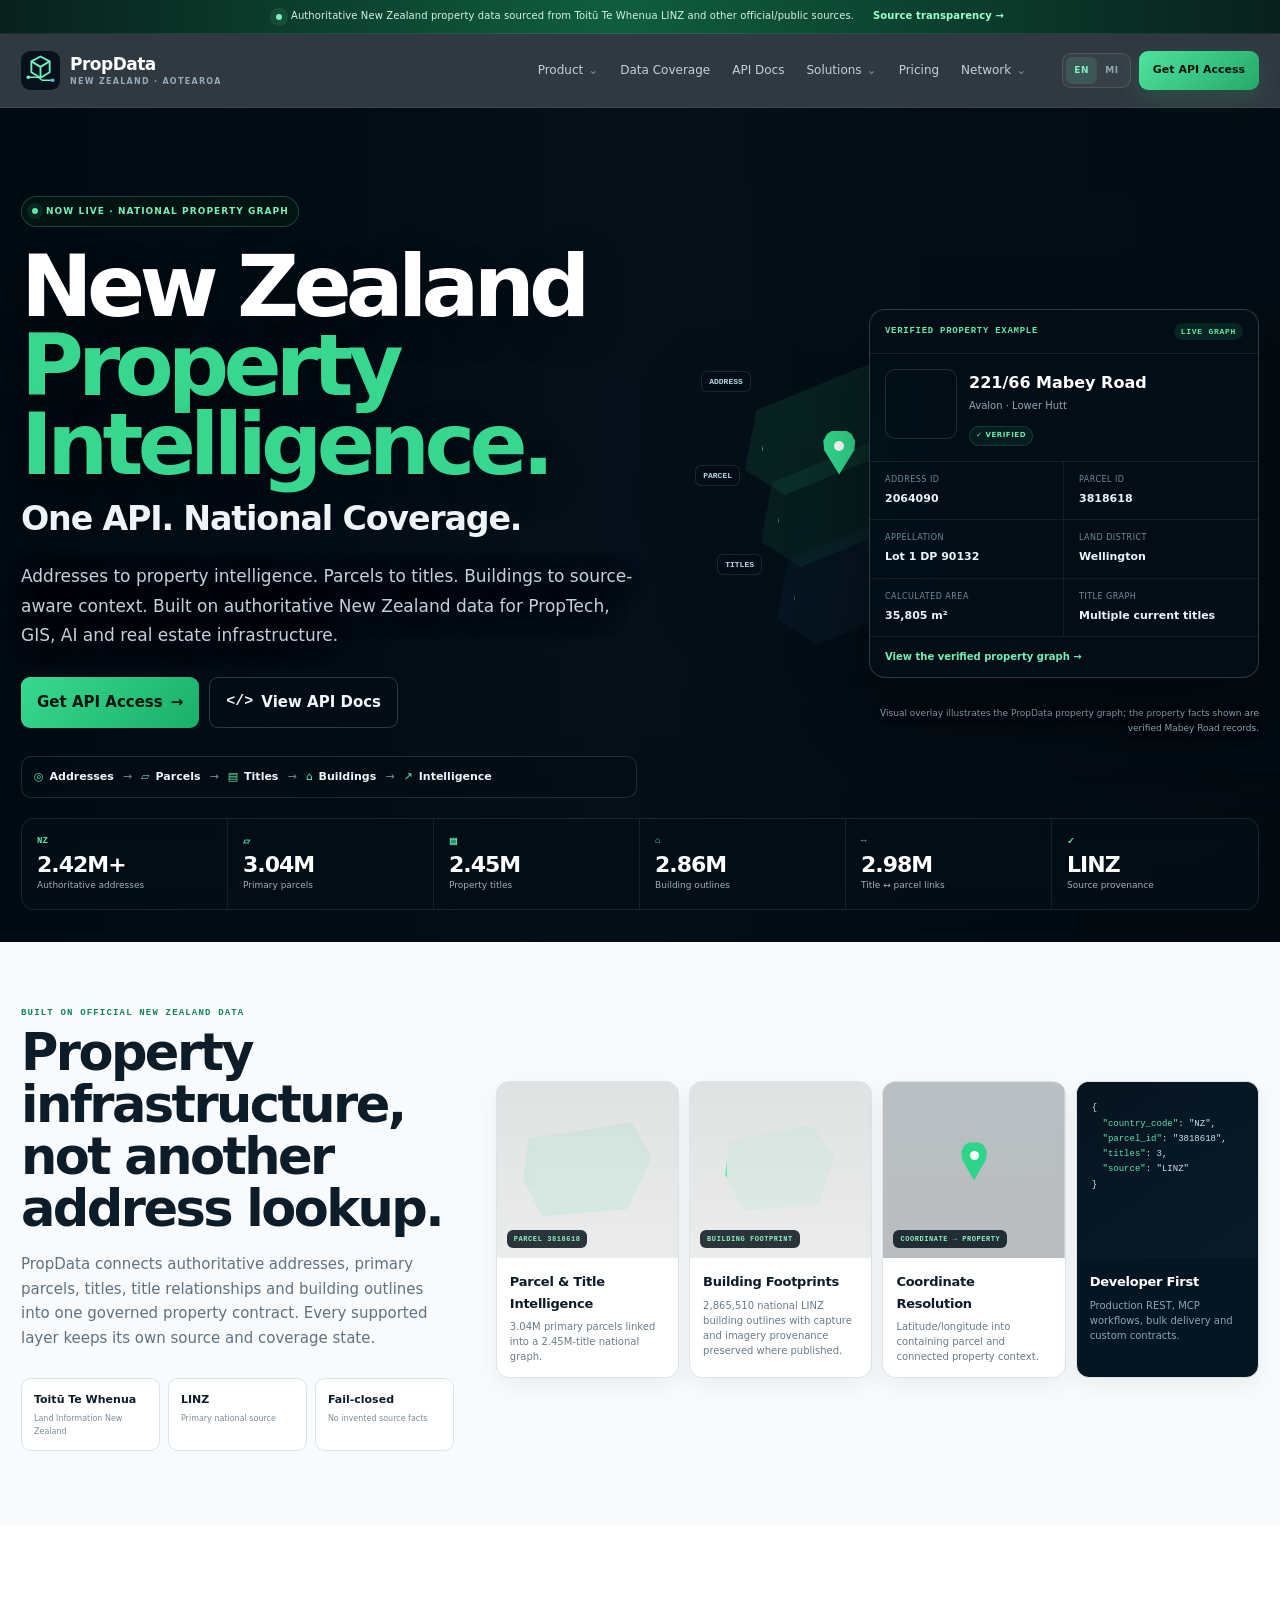
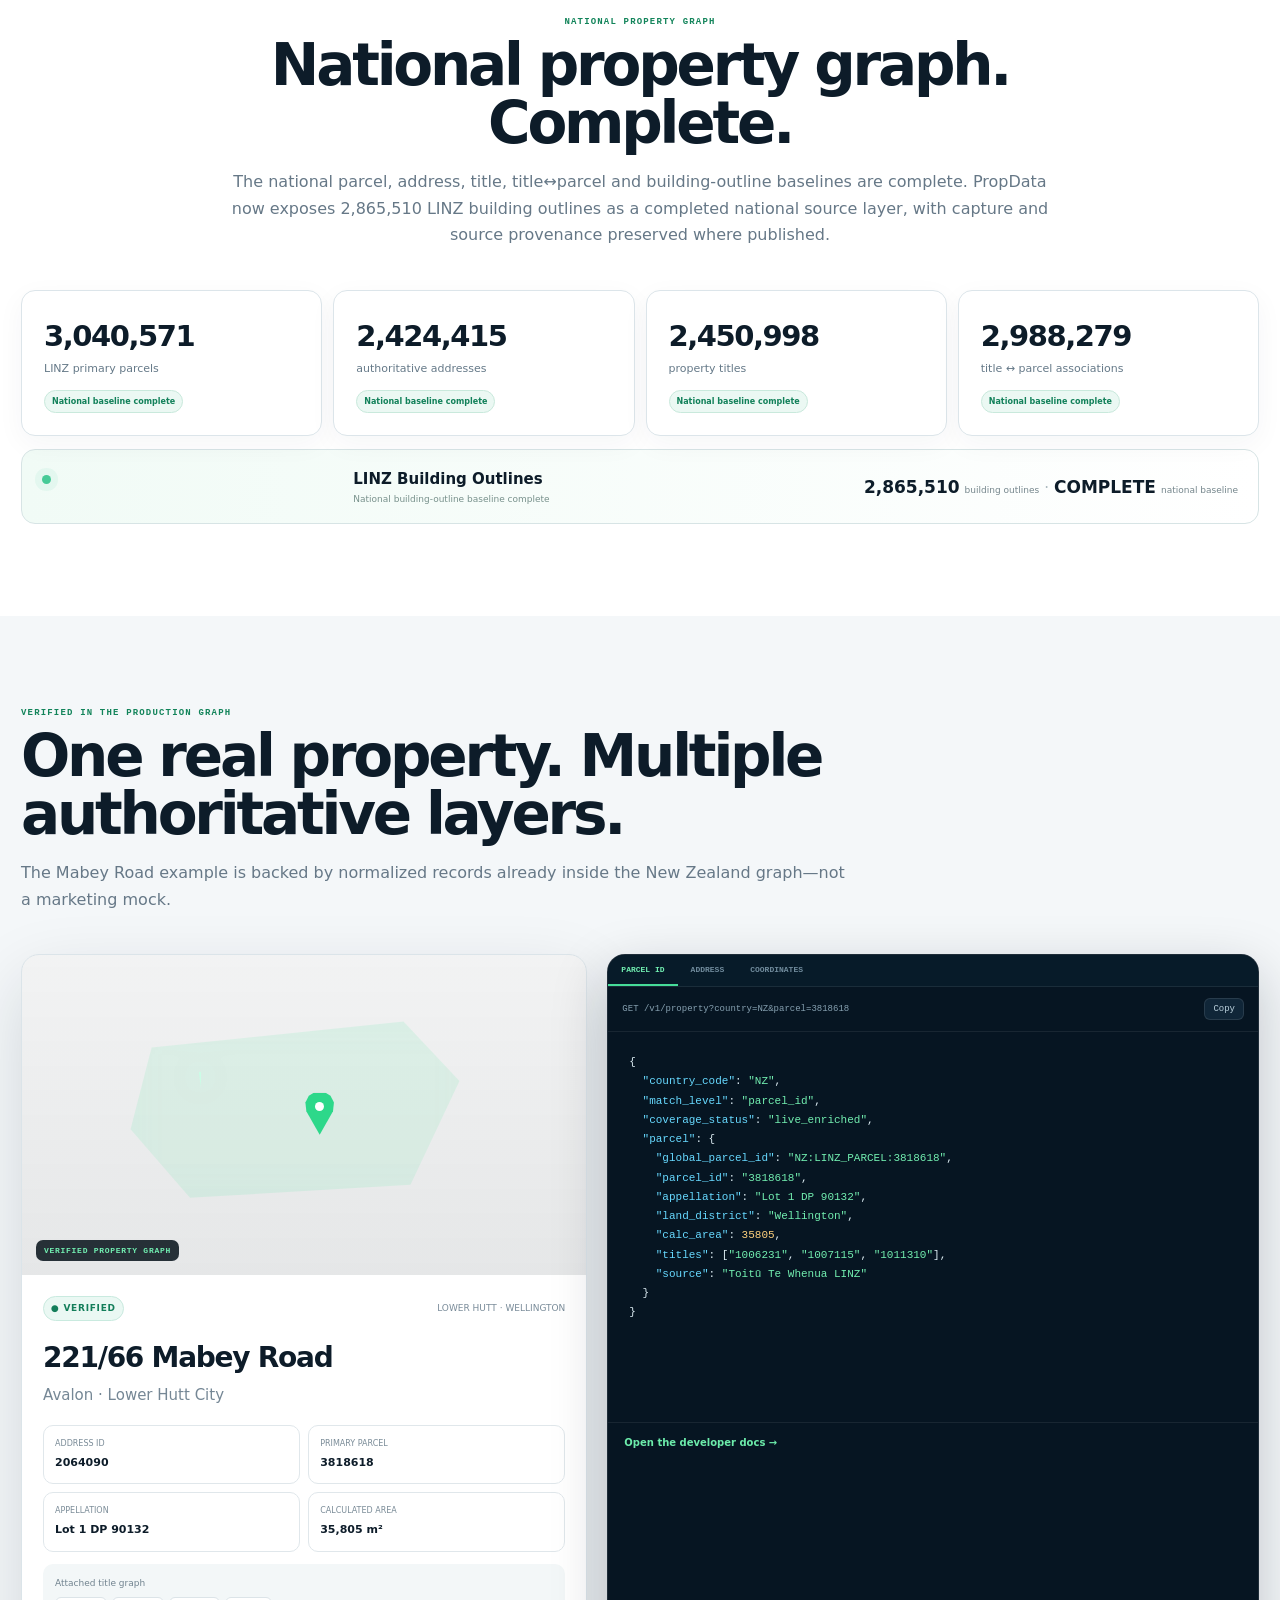
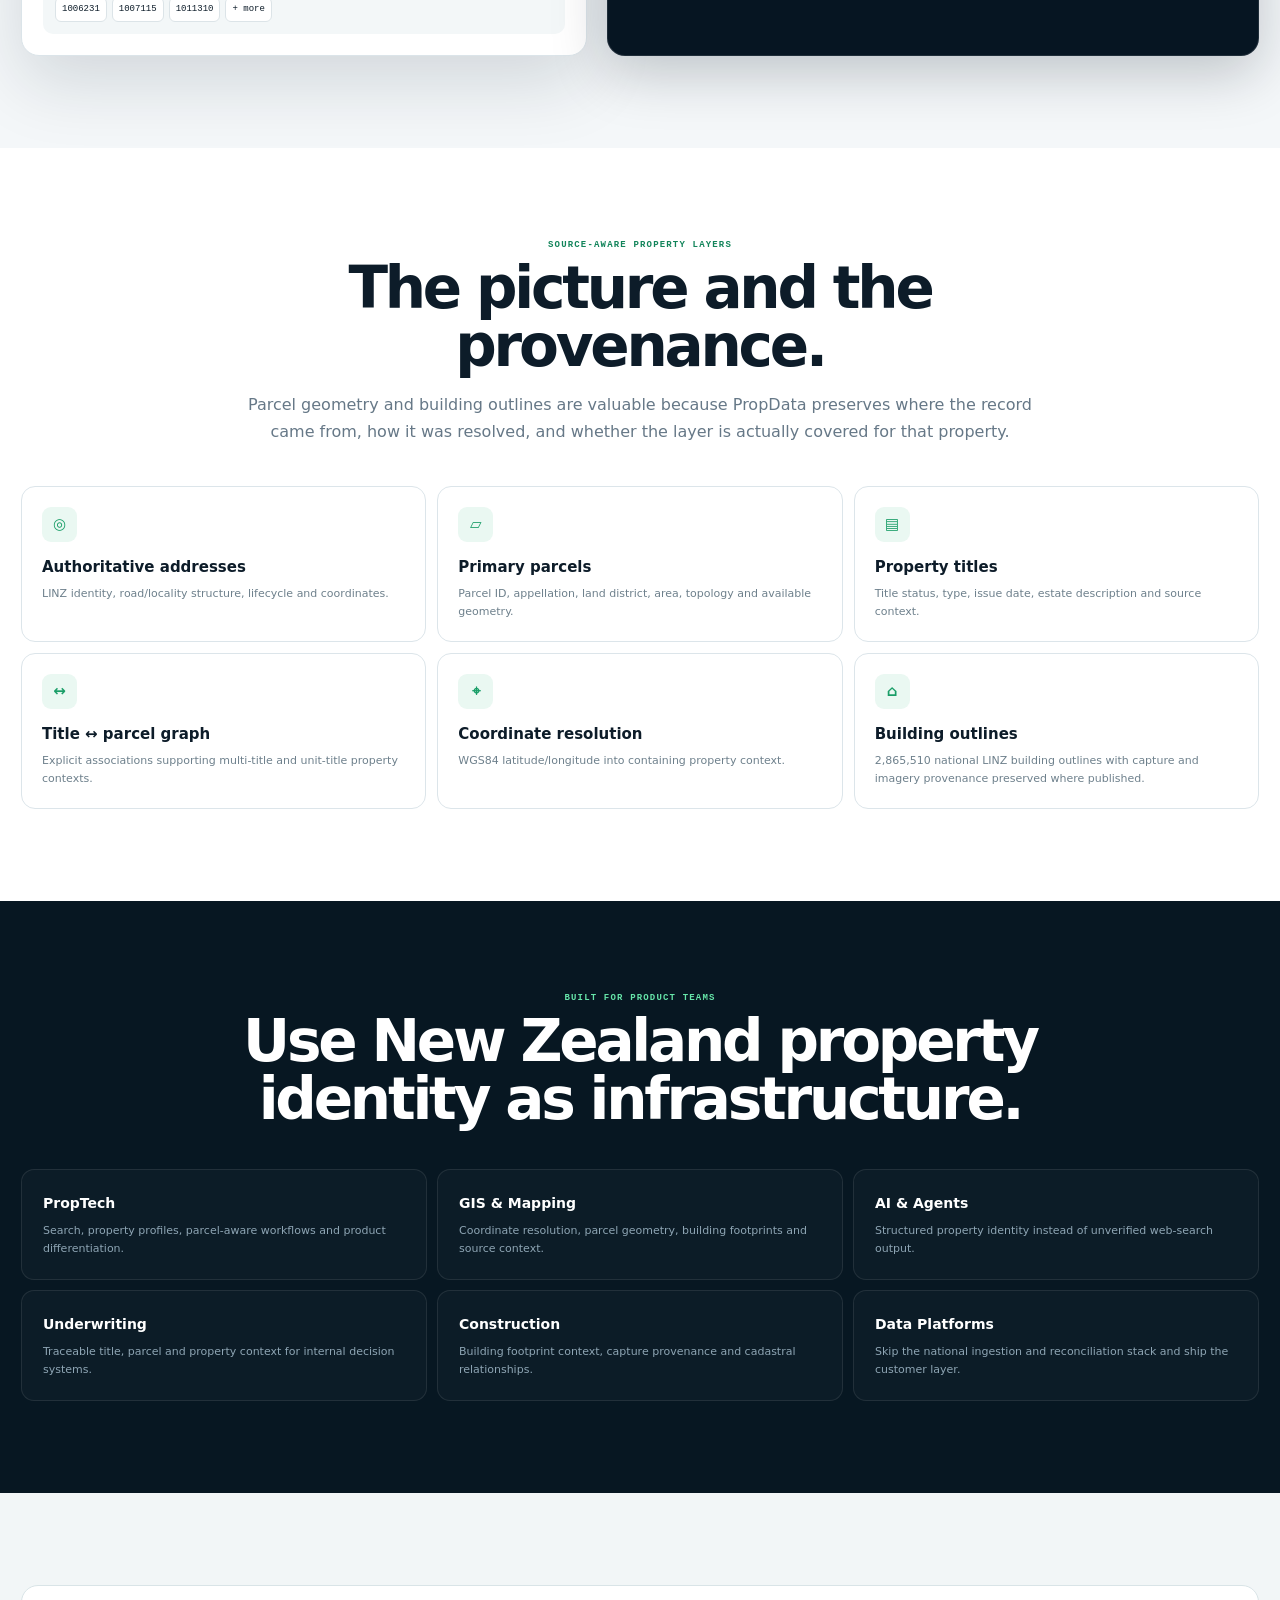
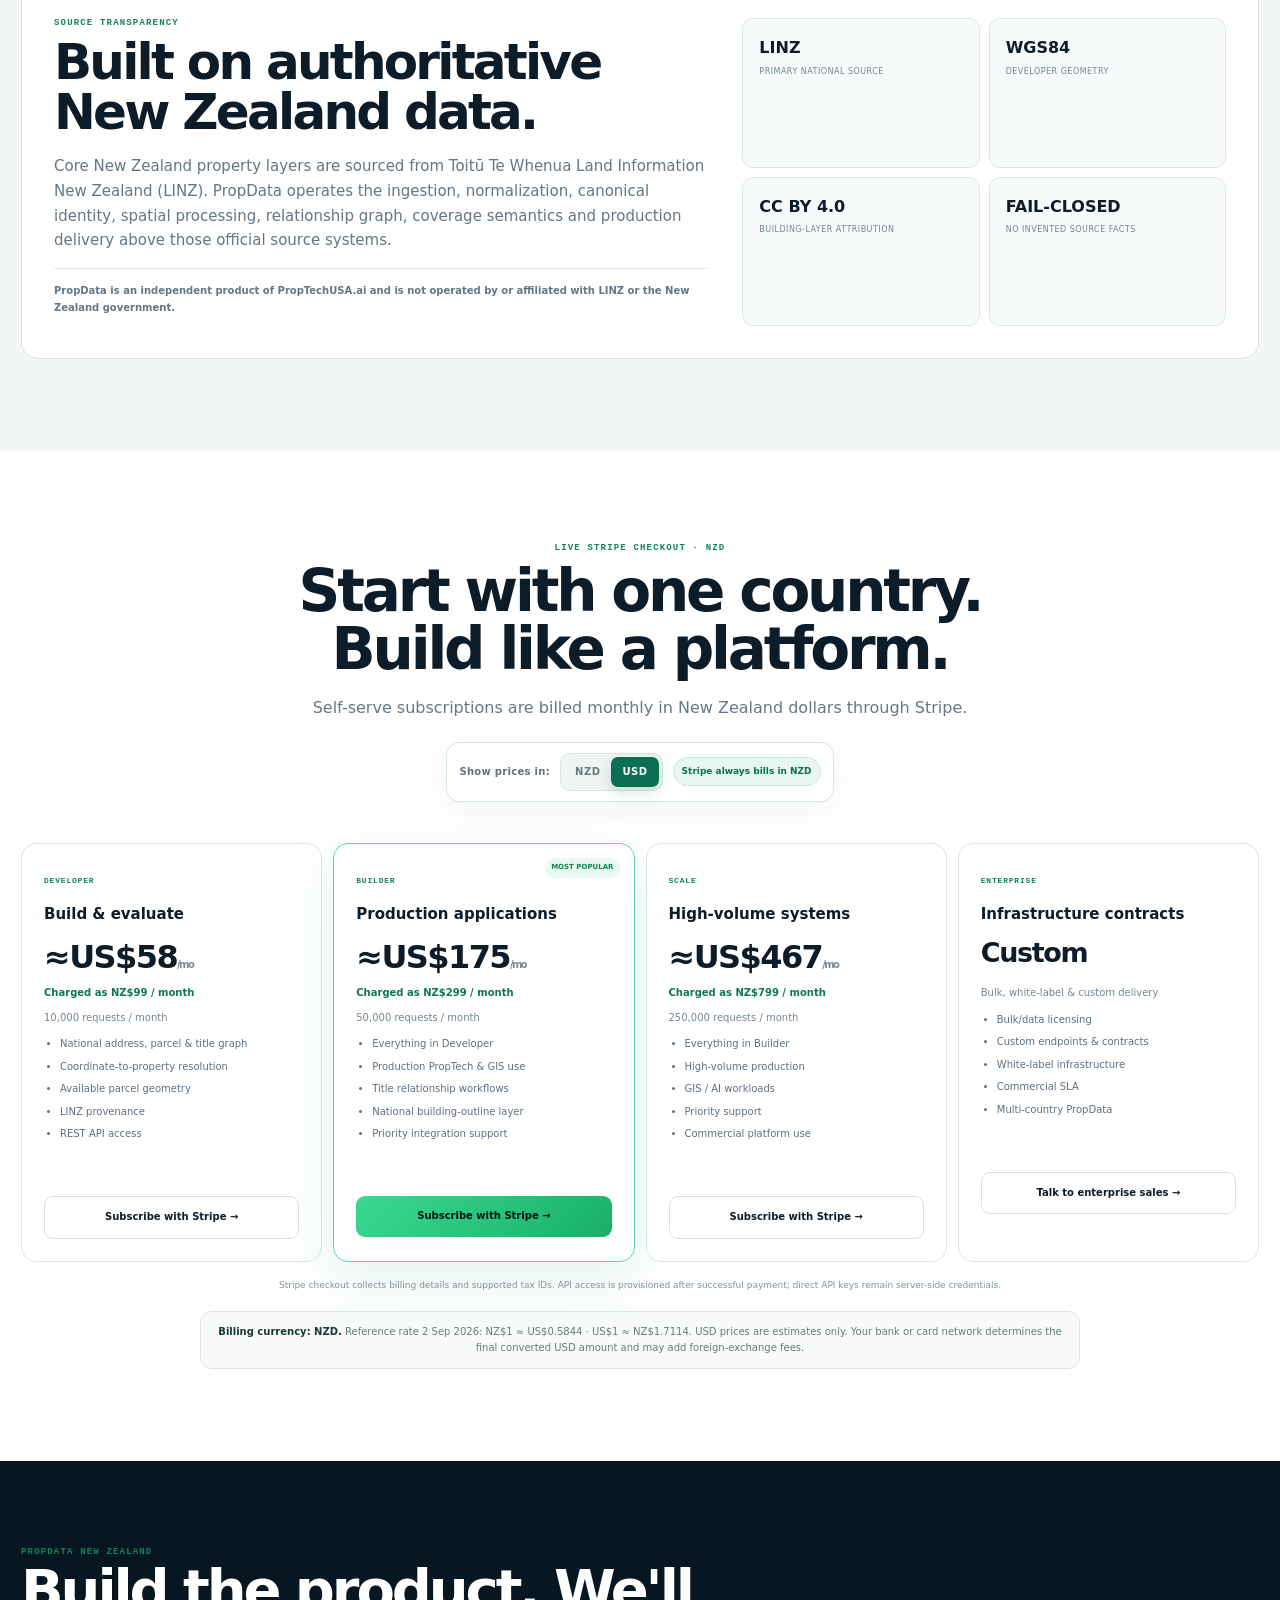
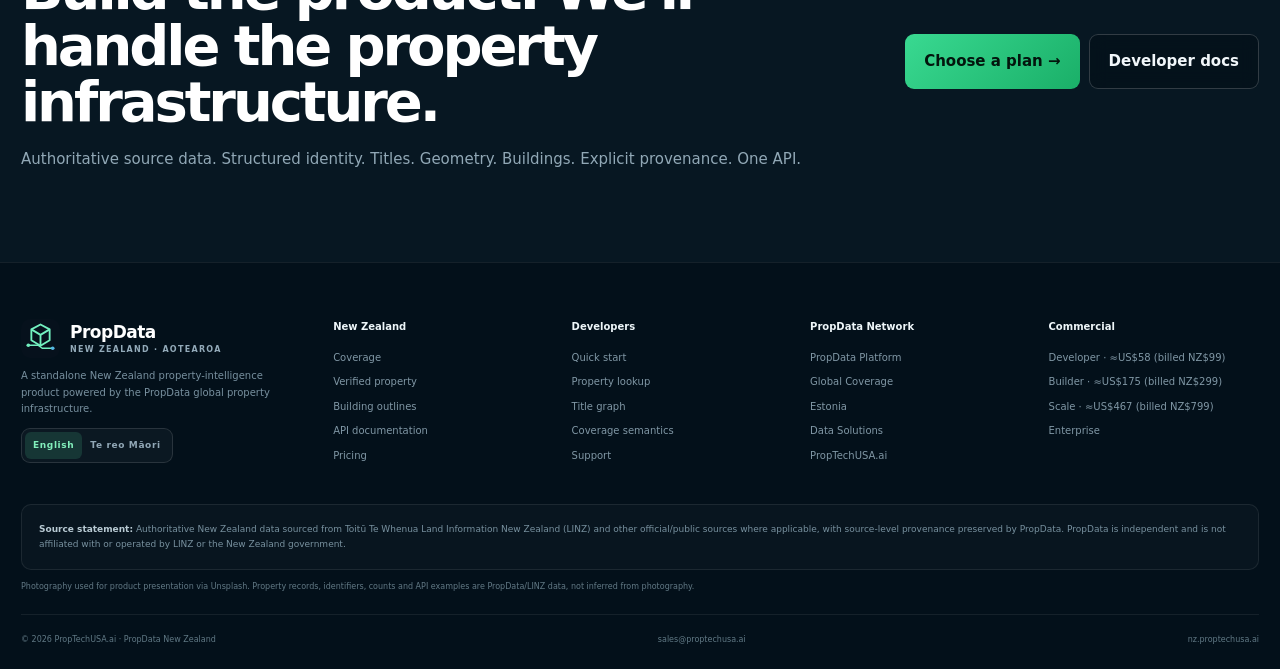
==== commit de5b66cc: "Mark New Zealand building outline baseline complete" ====
--- a/index.html
+++ b/index.html
@@ -4,7 +4,7 @@
   <meta charset="utf-8">
   <meta name="viewport" content="width=device-width,initial-scale=1,viewport-fit=cover">
   <title>New Zealand Property Intelligence API | PropData New Zealand</title>
-  <meta name="description" content="New Zealand property intelligence from authoritative Toitū Te Whenua LINZ data. Resolve addresses, parcels, titles, coordinates and available building outlines through one production PropData API.">
+  <meta name="description" content="National New Zealand property intelligence from authoritative Toitū Te Whenua LINZ data: 3.04M primary parcels, 2.42M addresses, 2.45M titles and 2.86M building outlines through one PropData API.">
   <meta name="robots" content="index,follow,max-image-preview:large,max-snippet:-1,max-video-preview:-1">
   <meta name="theme-color" content="#06111c">
   <meta name="application-name" content="PropData New Zealand">
@@ -24,13 +24,13 @@
   <meta property="og:locale:alternate" content="mi_NZ">
   <meta property="og:site_name" content="PropData New Zealand">
   <meta property="og:title" content="New Zealand Property Intelligence. One API. National Coverage.">
-  <meta property="og:description" content="3.04M primary parcels, 2.42M authoritative addresses, 2.45M property titles and a national building-outline layer—connected through one source-aware property API.">
+  <meta property="og:description" content="3.04M primary parcels, 2.42M authoritative addresses, 2.45M property titles and 2.86M national LINZ building outlines—connected through one source-aware property API.">
   <meta property="og:url" content="https://nz.proptechusa.ai/">
   <meta property="og:image" content="https://images.unsplash.com/photo-1763603341638-e1b6c3804ba9?auto=format&amp;fit=crop&amp;w=1600&amp;q=90">
   <meta property="og:image:alt" content="Wellington, New Zealand harbour and city viewed from above.">
   <meta name="twitter:card" content="summary_large_image">
   <meta name="twitter:title" content="New Zealand Property Intelligence. One API. National Coverage.">
-  <meta name="twitter:description" content="Authoritative New Zealand addresses, parcels, titles, building outlines and provenance—normalized into one PropData developer contract.">
+  <meta name="twitter:description" content="Authoritative New Zealand addresses, parcels, titles, 2.86M building outlines and provenance—normalized into one PropData developer contract.">
   <meta name="twitter:image" content="https://images.unsplash.com/photo-1763603341638-e1b6c3804ba9?auto=format&amp;fit=crop&amp;w=1600&amp;q=90">
 
   <script type="application/ld+json">
@@ -39,7 +39,7 @@
     "@graph":[
       {"@type":"WebSite","@id":"https://nz.proptechusa.ai/#website","url":"https://nz.proptechusa.ai/","name":"PropData New Zealand","description":"New Zealand property intelligence infrastructure for developers.","inLanguage":["en-NZ","mi-NZ"],"publisher":{"@id":"https://nz.proptechusa.ai/#organization"}},
       {"@type":"Organization","@id":"https://nz.proptechusa.ai/#organization","name":"PropTechUSA.ai","url":"https://proptechusa.ai/","email":"sales@proptechusa.ai","brand":{"@type":"Brand","name":"PropData"}},
-      {"@type":["SoftwareApplication","Product"],"@id":"https://nz.proptechusa.ai/#product","name":"PropData New Zealand Property Intelligence API","alternateName":"PropData New Zealand","url":"https://nz.proptechusa.ai/","description":"A source-aware New Zealand property intelligence API connecting authoritative addresses, primary parcels, property titles, title-to-parcel relationships, coordinates and available LINZ building outlines.","applicationCategory":"DeveloperApplication","operatingSystem":"Web API","areaServed":{"@type":"Country","name":"New Zealand","alternateName":"Aotearoa"},"provider":{"@id":"https://nz.proptechusa.ai/#organization"},"brand":{"@type":"Brand","name":"PropData"},"offers":[{"@type":"Offer","name":"Developer","price":"99","priceCurrency":"NZD","url":"https://buy.stripe.com/5kQ14neeGbuC09f0837wA0a","availability":"https://schema.org/InStock","category":"subscription"},{"@type":"Offer","name":"Builder","price":"299","priceCurrency":"NZD","url":"https://buy.stripe.com/6oU5kDgmO6aig8daMH7wA0b","availability":"https://schema.org/InStock","category":"subscription"},{"@type":"Offer","name":"Scale","price":"799","priceCurrency":"NZD","url":"https://buy.stripe.com/3cIdR9daC9mu1djdYT7wA0c","availability":"https://schema.org/InStock","category":"subscription"}]},
+      {"@type":["SoftwareApplication","Product"],"@id":"https://nz.proptechusa.ai/#product","name":"PropData New Zealand Property Intelligence API","alternateName":"PropData New Zealand","url":"https://nz.proptechusa.ai/","description":"A source-aware New Zealand property intelligence API connecting authoritative addresses, 3.04M primary parcels, 2.45M property titles, title-to-parcel relationships, coordinates and 2,865,510 national LINZ building outlines.","applicationCategory":"DeveloperApplication","operatingSystem":"Web API","areaServed":{"@type":"Country","name":"New Zealand","alternateName":"Aotearoa"},"provider":{"@id":"https://nz.proptechusa.ai/#organization"},"brand":{"@type":"Brand","name":"PropData"},"offers":[{"@type":"Offer","name":"Developer","price":"99","priceCurrency":"NZD","url":"https://buy.stripe.com/5kQ14neeGbuC09f0837wA0a","availability":"https://schema.org/InStock","category":"subscription"},{"@type":"Offer","name":"Builder","price":"299","priceCurrency":"NZD","url":"https://buy.stripe.com/6oU5kDgmO6aig8daMH7wA0b","availability":"https://schema.org/InStock","category":"subscription"},{"@type":"Offer","name":"Scale","price":"799","priceCurrency":"NZD","url":"https://buy.stripe.com/3cIdR9daC9mu1djdYT7wA0c","availability":"https://schema.org/InStock","category":"subscription"}]},
       {"@type":"WebPage","@id":"https://nz.proptechusa.ai/#webpage","url":"https://nz.proptechusa.ai/","name":"New Zealand Property Intelligence API | PropData New Zealand","isPartOf":{"@id":"https://nz.proptechusa.ai/#website"},"about":{"@id":"https://nz.proptechusa.ai/#product"},"dateModified":"2026-09-02","inLanguage":["en-NZ","mi-NZ"]}
     ]
   }
@@ -99,7 +99,7 @@
         <div><span class="metric-mark">NZ</span><b>2.42M+</b><small data-en="Authoritative addresses" data-mi="Wāhitau whai mana">Authoritative addresses</small></div>
         <div><span class="metric-mark">▱</span><b>3.04M</b><small data-en="Primary parcels" data-mi="Pānga whenua matua">Primary parcels</small></div>
         <div><span class="metric-mark">▤</span><b>2.45M</b><small data-en="Property titles" data-mi="Taitara rawa">Property titles</small></div>
-        <div><span class="metric-mark">⌂</span><b>1.79M+</b><small data-en="Building outlines loaded" data-mi="Tapuwae whare kua utaina">Building outlines loaded</small></div>
+        <div><span class="metric-mark">⌂</span><b>2.86M</b><small data-en="Building outlines" data-mi="Tapuwae whare">Building outlines</small></div>
         <div><span class="metric-mark">↔</span><b>2.98M</b><small data-en="Title ↔ parcel links" data-mi="Hononga taitara ↔ pānga whenua">Title ↔ parcel links</small></div>
         <div><span class="metric-mark">✓</span><b>LINZ</b><small data-en="Source provenance" data-mi="Takenga raraunga">Source provenance</small></div>
       </div>
@@ -110,7 +110,7 @@
         <div class="official-copy" data-reveal><div class="kicker" data-en="BUILT ON OFFICIAL NEW ZEALAND DATA" data-mi="HE MEA HANGA KI RUNGA I NGĀ RARAUNGA WHAI MANA O AOTEAROA">BUILT ON OFFICIAL NEW ZEALAND DATA</div><h2 data-en="Property infrastructure, not another address lookup." data-mi="He hanganga rawa, ehara i tētahi rapunga wāhitau anake.">Property infrastructure, not another address lookup.</h2><p data-en="PropData connects authoritative addresses, primary parcels, titles, title relationships and building outlines into one governed property contract. Every supported layer keeps its own source and coverage state." data-mi="Ka hono a PropData i ngā wāhitau whai mana, ngā pānga whenua matua, ngā taitara, ngā hononga taitara me ngā tapuwae whare ki tētahi kirimana rawa kotahi. Ka mau tonu i ia paparanga tōna ake puna me tōna āhua kapi.">PropData connects authoritative addresses, primary parcels, titles, title relationships and building outlines into one governed property contract. Every supported layer keeps its own source and coverage state.</p><div class="official-marks"><div><b>Toitū Te Whenua</b><span>Land Information New Zealand</span></div><div><b>LINZ</b><span>Primary national source</span></div><div><b>Fail-closed</b><span>No invented source facts</span></div></div></div>
         <div class="visual-card-grid" data-reveal>
           <article class="photo-feature"><div class="feature-photo parcel-photo"><div class="overlay-parcel"></div><div class="overlay-label">PARCEL 3818618</div></div><div class="feature-copy"><h3>Parcel & Title Intelligence</h3><p>3.04M primary parcels linked into a 2.45M-title national graph.</p></div></article>
-          <article class="photo-feature"><div class="feature-photo building-photo"><div class="overlay-building"></div><div class="overlay-label">BUILDING FOOTPRINT</div></div><div class="feature-copy"><h3>Building Footprints</h3><p>LINZ outline geometry with capture and imagery provenance where published.</p></div></article>
+          <article class="photo-feature"><div class="feature-photo building-photo"><div class="overlay-building"></div><div class="overlay-label">BUILDING FOOTPRINT</div></div><div class="feature-copy"><h3>Building Footprints</h3><p>2,865,510 national LINZ building outlines with capture and imagery provenance preserved where published.</p></div></article>
           <article class="photo-feature"><div class="feature-photo coordinate-photo"><div class="coordinate-pin"><i></i></div><div class="overlay-label">COORDINATE → PROPERTY</div></div><div class="feature-copy"><h3>Coordinate Resolution</h3><p>Latitude/longitude into containing parcel and connected property context.</p></div></article>
           <article class="developer-feature"><div class="mini-code">{
   <span>"country_code"</span>: "NZ",
@@ -123,9 +123,9 @@
     </section>
 
     <section class="section coverage-section" id="coverage">
-      <div class="wrap"><div class="section-head centered" data-reveal><div class="kicker">NATIONAL PROPERTY GRAPH</div><h2 data-en="National identity is already live." data-mi="Kua ora kē te tuakiri rawa ā-motu.">National identity is already live.</h2><p data-en="The national parcel, address, title and title↔parcel baselines are complete. Building outlines are a separate enrichment layer and remain explicitly coverage-aware while the national load continues." data-mi="Kua oti ngā paparanga ā-motu mō ngā pānga whenua, ngā wāhitau, ngā taitara me ngā hononga taitara↔pānga whenua. He paparanga whakarangatira motuhake ngā tapuwae whare, ā, ka noho mārama tonu tōna kapi i te wā e haere tonu ana te uta ā-motu.">The national parcel, address, title and title↔parcel baselines are complete. Building outlines are a separate enrichment layer and remain explicitly coverage-aware while the national load continues.</p></div>
+      <div class="wrap"><div class="section-head centered" data-reveal><div class="kicker">NATIONAL PROPERTY GRAPH</div><h2 data-en="National property graph. Complete." data-mi="Kua oti te whatunga rawa ā-motu.">National property graph. Complete.</h2><p data-en="The national parcel, address, title, title↔parcel and building-outline baselines are complete. PropData now exposes 2,865,510 LINZ building outlines as a completed national source layer, with capture and source provenance preserved where published." data-mi="Kua oti ngā paparanga ā-motu mō ngā pānga whenua, ngā wāhitau, ngā taitara, ngā hononga taitara↔pānga whenua me ngā tapuwae whare. Kua whakaratohia e PropData he 2,865,510 tapuwae whare LINZ hei paparanga puna ā-motu kua oti, me te takenga hopunga me te puna e tiakina ana ina whakaputaina.">The national parcel, address, title, title↔parcel and building-outline baselines are complete. PropData now exposes 2,865,510 LINZ building outlines as a completed national source layer, with capture and source provenance preserved where published.</p></div>
       <div class="metrics-grid" data-reveal><article><strong>3,040,571</strong><span>LINZ primary parcels</span><em>National baseline complete</em></article><article><strong>2,424,415</strong><span>authoritative addresses</span><em>National baseline complete</em></article><article><strong>2,450,998</strong><span>property titles</span><em>National baseline complete</em></article><article><strong>2,988,279</strong><span>title ↔ parcel associations</span><em>National baseline complete</em></article></div>
-      <div class="building-progress" data-reveal><div><span class="pulse"></span><b>LINZ Building Outlines</b><small>Active national enrichment baseline</small></div><div class="progress-numbers"><b>1,791,510</b><span>loaded</span><i>/</i><b>3,268,141</b><span>target</span></div><div class="progress-track"><i style="width:54.8%"></i></div></div></div>
+      <div class="building-progress complete" data-reveal style="grid-template-columns:minmax(0,1fr) auto;align-items:center"><div><span class="pulse"></span><b>LINZ Building Outlines</b><small data-en="National building-outline baseline complete" data-mi="Kua oti te paparanga tapuwae whare ā-motu">National building-outline baseline complete</small></div><div class="progress-numbers"><b>2,865,510</b><span data-en="building outlines" data-mi="tapuwae whare">building outlines</span><i>·</i><b data-en="COMPLETE" data-mi="KUA OTI">COMPLETE</b><span data-en="national baseline" data-mi="paparanga ā-motu">national baseline</span></div></div></div>
     </section>
 
     <section class="section demo-section" id="demo">
@@ -151,7 +151,7 @@
     </section>
 
     <section class="section data-section" id="buildings">
-      <div class="wrap"><div class="section-head centered" data-reveal><div class="kicker">SOURCE-AWARE PROPERTY LAYERS</div><h2 data-en="The picture and the provenance." data-mi="Te āhua me te takenga raraunga.">The picture and the provenance.</h2><p data-en="Parcel geometry and building outlines are valuable because PropData preserves where the record came from, how it was resolved, and whether the layer is actually covered for that property." data-mi="He mea whai hua te āhuahanga pānga whenua me ngā tapuwae whare nā te mea ka tiakina e PropData te puna o te pūkete, te ara i whakatauria ai, me te kapi tūturu o taua paparanga mō te rawa.">Parcel geometry and building outlines are valuable because PropData preserves where the record came from, how it was resolved, and whether the layer is actually covered for that property.</p></div><div class="data-cards" data-reveal><article><span>◎</span><h3>Authoritative addresses</h3><p>LINZ identity, road/locality structure, lifecycle and coordinates.</p></article><article><span>▱</span><h3>Primary parcels</h3><p>Parcel ID, appellation, land district, area, topology and available geometry.</p></article><article><span>▤</span><h3>Property titles</h3><p>Title status, type, issue date, estate description and source context.</p></article><article><span>↔</span><h3>Title ↔ parcel graph</h3><p>Explicit associations supporting multi-title and unit-title property contexts.</p></article><article><span>⌖</span><h3>Coordinate resolution</h3><p>WGS84 latitude/longitude into containing property context.</p></article><article><span>⌂</span><h3>Building outlines</h3><p>LINZ footprints with capture and imagery provenance as coverage loads nationally.</p></article></div></div>
+      <div class="wrap"><div class="section-head centered" data-reveal><div class="kicker">SOURCE-AWARE PROPERTY LAYERS</div><h2 data-en="The picture and the provenance." data-mi="Te āhua me te takenga raraunga.">The picture and the provenance.</h2><p data-en="Parcel geometry and building outlines are valuable because PropData preserves where the record came from, how it was resolved, and whether the layer is actually covered for that property." data-mi="He mea whai hua te āhuahanga pānga whenua me ngā tapuwae whare nā te mea ka tiakina e PropData te puna o te pūkete, te ara i whakatauria ai, me te kapi tūturu o taua paparanga mō te rawa.">Parcel geometry and building outlines are valuable because PropData preserves where the record came from, how it was resolved, and whether the layer is actually covered for that property.</p></div><div class="data-cards" data-reveal><article><span>◎</span><h3>Authoritative addresses</h3><p>LINZ identity, road/locality structure, lifecycle and coordinates.</p></article><article><span>▱</span><h3>Primary parcels</h3><p>Parcel ID, appellation, land district, area, topology and available geometry.</p></article><article><span>▤</span><h3>Property titles</h3><p>Title status, type, issue date, estate description and source context.</p></article><article><span>↔</span><h3>Title ↔ parcel graph</h3><p>Explicit associations supporting multi-title and unit-title property contexts.</p></article><article><span>⌖</span><h3>Coordinate resolution</h3><p>WGS84 latitude/longitude into containing property context.</p></article><article><span>⌂</span><h3>Building outlines</h3><p>2,865,510 national LINZ building outlines with capture and imagery provenance preserved where published.</p></article></div></div>
     </section>
 
     <section class="section use-cases-section" id="use-cases"><div class="wrap"><div class="section-head centered" data-reveal><div class="kicker">BUILT FOR PRODUCT TEAMS</div><h2 data-en="Use New Zealand property identity as infrastructure." data-mi="Whakamahia te tuakiri rawa o Aotearoa hei hanganga.">Use New Zealand property identity as infrastructure.</h2></div><div class="use-grid" data-reveal><article><b>PropTech</b><p>Search, property profiles, parcel-aware workflows and product differentiation.</p></article><article><b>GIS & Mapping</b><p>Coordinate resolution, parcel geometry, building footprints and source context.</p></article><article><b>AI & Agents</b><p>Structured property identity instead of unverified web-search output.</p></article><article><b>Underwriting</b><p>Traceable title, parcel and property context for internal decision systems.</p></article><article><b>Construction</b><p>Building footprint context, capture provenance and cadastral relationships.</p></article><article><b>Data Platforms</b><p>Skip the national ingestion and reconciliation stack and ship the customer layer.</p></article></div></div></section>
@@ -160,7 +160,7 @@
 
     <section class="section pricing-section" id="pricing"><div class="wrap"><div class="section-head centered" data-reveal><div class="kicker">LIVE STRIPE CHECKOUT · NZD</div><h2 data-en="Start with one country. Build like a platform." data-mi="Tīmata ki tētahi whenua. Hanga pēnei i tētahi tūāpapa.">Start with one country. Build like a platform.</h2><p data-en="Self-serve subscriptions are billed monthly in New Zealand dollars through Stripe." data-mi="Ka utua ngā ohaurunga ratonga-whaiaro ia marama ki ngā tāra o Aotearoa mā Stripe.">Self-serve subscriptions are billed monthly in New Zealand dollars through Stripe.</p></div><div class="pricing-grid" data-reveal>
       <article class="plan"><span class="plan-kicker">DEVELOPER</span><h3>Build & evaluate</h3><div class="price">NZ$99<small>/mo</small></div><p>10,000 requests / month</p><ul><li>National address, parcel & title graph</li><li>Coordinate-to-property resolution</li><li>Available parcel geometry</li><li>LINZ provenance</li><li>REST API access</li></ul><a class="btn checkout" href="https://buy.stripe.com/5kQ14neeGbuC09f0837wA0a" rel="nofollow">Subscribe with Stripe →</a></article>
-      <article class="plan featured"><span class="popular">MOST POPULAR</span><span class="plan-kicker">BUILDER</span><h3>Production applications</h3><div class="price">NZ$299<small>/mo</small></div><p>50,000 requests / month</p><ul><li>Everything in Developer</li><li>Production PropTech & GIS use</li><li>Title relationship workflows</li><li>Building layer as covered</li><li>Priority integration support</li></ul><a class="btn checkout primary" href="https://buy.stripe.com/6oU5kDgmO6aig8daMH7wA0b" rel="nofollow">Subscribe with Stripe →</a></article>
+      <article class="plan featured"><span class="popular">MOST POPULAR</span><span class="plan-kicker">BUILDER</span><h3>Production applications</h3><div class="price">NZ$299<small>/mo</small></div><p>50,000 requests / month</p><ul><li>Everything in Developer</li><li>Production PropTech & GIS use</li><li>Title relationship workflows</li><li>National building-outline layer</li><li>Priority integration support</li></ul><a class="btn checkout primary" href="https://buy.stripe.com/6oU5kDgmO6aig8daMH7wA0b" rel="nofollow">Subscribe with Stripe →</a></article>
       <article class="plan"><span class="plan-kicker">SCALE</span><h3>High-volume systems</h3><div class="price">NZ$799<small>/mo</small></div><p>250,000 requests / month</p><ul><li>Everything in Builder</li><li>High-volume production</li><li>GIS / AI workloads</li><li>Priority support</li><li>Commercial platform use</li></ul><a class="btn checkout" href="https://buy.stripe.com/3cIdR9daC9mu1djdYT7wA0c" rel="nofollow">Subscribe with Stripe →</a></article>
       <article class="plan enterprise" id="enterprise"><span class="plan-kicker">ENTERPRISE</span><h3>Infrastructure contracts</h3><div class="price custom">Custom</div><p>Bulk, white-label & custom delivery</p><ul><li>Bulk/data licensing</li><li>Custom endpoints & contracts</li><li>White-label infrastructure</li><li>Commercial SLA</li><li>Multi-country PropData</li></ul><a class="btn checkout" href="mailto:sales@proptechusa.ai?subject=PropData%20New%20Zealand%20Enterprise">Talk to enterprise sales →</a></article>
       </div><p class="pricing-note">Stripe checkout collects billing details and supported tax IDs. API access is provisioned after successful payment; direct API keys remain server-side credentials.</p></div></section>
--- a/site.css
+++ b/site.css
@@ -1,12 +1,53 @@
-:root{--night:#06111c;--night2:#081925;--night3:#0b2231;--panel:#0a1b29;--panel2:#0d2434;--ink:#0e2030;--muted:#687b8d;--line:#dce5ec;--white:#fff;--green:#61e9b8;--green2:#77f0c3;--blue:#61aaff;--aqua:#73e2ff;--gold:#efc36e;--soft:#f3f7fa;--soft2:#eaf1f5;--shadow:0 30px 80px rgba(5,21,34,.16);--shadow-dark:0 35px 90px rgba(0,0,0,.34);--radius:22px;--mono:ui-monospace,SFMono-Regular,Menlo,Consolas,monospace}
-*{box-sizing:border-box}html{scroll-behavior:smooth;scroll-padding-top:120px}body{margin:0;color:var(--ink);background:#fff;font:15px/1.65 Inter,ui-sans-serif,system-ui,-apple-system,BlinkMacSystemFont,"Segoe UI",sans-serif;-webkit-font-smoothing:antialiased;text-rendering:optimizeLegibility}a{color:inherit;text-decoration:none}button{font:inherit}img,svg{max-width:100%}.wrap{width:min(1240px,calc(100% - 44px));margin:auto}.skip-link{position:fixed;left:12px;top:-80px;z-index:1000;background:#fff;color:#06111c;padding:10px 14px;border-radius:9px;font-weight:800}.skip-link:focus{top:12px}.source-ribbon{height:34px;background:linear-gradient(90deg,#071722,#0a2a26,#071722);border-bottom:1px solid rgba(255,255,255,.07);color:#b9d7d1;position:relative;z-index:90}.source-ribbon-inner{height:100%;display:flex;align-items:center;justify-content:center;gap:9px;font-size:10px;letter-spacing:.02em}.source-ribbon-inner a{color:#70ebba;font-weight:800;margin-left:6px}.source-dot{width:6px;height:6px;border-radius:50%;background:var(--green);box-shadow:0 0 0 6px rgba(97,233,184,.08)}
-.site-header{height:76px;position:sticky;top:0;z-index:80;background:rgba(5,16,27,.78);backdrop-filter:blur(20px);-webkit-backdrop-filter:blur(20px);border-bottom:1px solid rgba(255,255,255,.08);transition:.25s}.site-header.scrolled{background:rgba(5,16,27,.96);box-shadow:0 12px 35px rgba(0,0,0,.18)}.nav-shell{height:100%;display:flex;align-items:center;gap:18px}.brand{display:flex;align-items:center;gap:11px;flex:none}.brand img{width:37px;height:37px}.brand-copy{display:block}.brand-copy strong{display:block;color:#fff;font-size:16px;line-height:1;font-weight:850;letter-spacing:-.03em}.brand-copy small{display:block;margin-top:5px;color:#8aa7b7;font-size:8px;line-height:1;letter-spacing:.17em;font-weight:800}.nav-links{margin-left:auto;display:flex;align-items:center;gap:4px;color:#c3d1dc;font-size:12px}.nav-links>a,.nav-menu>summary{padding:10px 10px;border-radius:9px;cursor:pointer;list-style:none;white-space:nowrap}.nav-links>a:hover,.nav-menu>summary:hover,.nav-menu[open]>summary{background:rgba(255,255,255,.055);color:#fff}.nav-menu{position:relative}.nav-menu>summary::-webkit-details-marker{display:none}.nav-menu>summary:after{content:"⌄";margin-left:5px;color:#6e899b}.nav-popover{position:absolute;top:48px;left:0;width:320px;padding:9px;border:1px solid rgba(255,255,255,.1);border-radius:15px;background:rgba(7,22,34,.98);box-shadow:0 24px 70px rgba(0,0,0,.4)}.nav-popover.compact{width:260px}.network-menu .nav-popover{left:auto;right:0}.nav-popover a{display:block;padding:11px 12px;border-radius:10px}.nav-popover a:hover{background:rgba(255,255,255,.055)}.nav-popover b{display:block;color:#edf8ff;font-size:12px}.nav-popover span{display:block;margin-top:2px;color:#7791a3;font-size:10px}.nav-actions{display:flex;align-items:center;gap:10px;margin-left:8px}.lang-switch,.footer-lang{display:flex;padding:3px;border:1px solid rgba(255,255,255,.12);border-radius:10px;background:rgba(255,255,255,.03)}.lang-btn{border:0;background:transparent;color:#89a0b1;border-radius:7px;padding:6px 8px;cursor:pointer;font-size:9px;font-weight:900;letter-spacing:.08em}.lang-btn.active{background:rgba(97,233,184,.13);color:#84f0c7}.nav-cta{padding:10px 14px;border-radius:10px;background:linear-gradient(135deg,#62eab9,#58bde6);color:#041610;font-weight:900;font-size:11px;white-space:nowrap}.menu-toggle{display:none;width:40px;height:38px;margin-left:auto;border:1px solid rgba(255,255,255,.11);border-radius:10px;background:rgba(255,255,255,.035);padding:9px}.menu-toggle span{display:block;height:2px;background:#d9eaf3;margin:4px 0;border-radius:2px}.success-banner{display:none;background:#e8fbf3;border-bottom:1px solid #b9ead7;color:#0b4938}.success-banner.show{display:block}.success-inner{display:flex;gap:11px;align-items:flex-start;padding:12px 0;font-size:12px}.success-inner>span{width:22px;height:22px;display:grid;place-items:center;border-radius:50%;background:#1c8f69;color:#fff;font-weight:900;flex:none}
-.hero{position:relative;overflow:hidden;background:radial-gradient(circle at 79% 14%,rgba(61,190,140,.11),transparent 24%),radial-gradient(circle at 82% 42%,rgba(76,153,225,.12),transparent 32%),linear-gradient(180deg,#06111c,#071825);color:#fff;padding:84px 0 75px;min-height:820px}.hero:before{content:"";position:absolute;inset:0;background-image:linear-gradient(rgba(255,255,255,.023) 1px,transparent 1px),linear-gradient(90deg,rgba(255,255,255,.023) 1px,transparent 1px);background-size:48px 48px;mask-image:linear-gradient(to bottom,rgba(0,0,0,.88),transparent 90%)}.hero-aurora{position:absolute;width:520px;height:520px;border-radius:50%;right:6%;top:3%;background:rgba(96,234,184,.055);filter:blur(70px)}.hero-grid{position:relative;z-index:2;display:grid;grid-template-columns:.88fr 1.12fr;gap:42px;align-items:center}.hero-copy{padding:32px 0}.eyebrow{display:inline-flex;align-items:center;gap:8px;padding:7px 10px;border:1px solid rgba(97,233,184,.2);border-radius:999px;background:rgba(97,233,184,.06);color:#80eabf;font-size:9px;font-weight:900;letter-spacing:.12em}.eyebrow i{width:6px;height:6px;border-radius:50%;background:var(--green);box-shadow:0 0 0 5px rgba(97,233,184,.08)}.hero h1{margin:20px 0 10px;font-size:clamp(54px,6.4vw,82px);line-height:.93;letter-spacing:-.064em}.hero h1 em{font-style:normal;color:var(--green)}.hero h2{margin:0 0 18px;font-size:clamp(23px,2.6vw,33px);letter-spacing:-.035em;color:#d6e2e8;font-weight:700}.hero-lead{max-width:670px;color:#a5b9c6;font-size:17px;line-height:1.7}.hero-actions{display:flex;gap:10px;flex-wrap:wrap;margin:27px 0}.btn{display:inline-flex;align-items:center;justify-content:center;gap:8px;padding:12px 16px;border:1px solid #d8e1e7;border-radius:10px;font-weight:850;transition:.2s}.btn:hover{transform:translateY(-1px);box-shadow:0 10px 30px rgba(8,28,41,.11)}.btn.primary{border:0;background:linear-gradient(135deg,#62eab9,#51b9df);color:#051711}.btn.ghost{border-color:rgba(255,255,255,.13);background:rgba(255,255,255,.035);color:#e4edf3}.btn.large{padding:14px 19px}.code-mark{font-family:var(--mono);font-weight:700}.product-chain{display:flex;align-items:center;gap:9px;flex-wrap:wrap;border:1px solid rgba(255,255,255,.1);border-radius:12px;background:rgba(255,255,255,.027);padding:10px 12px;margin:29px 0 24px;color:#92aaba;font-size:11px}.product-chain span{display:flex;gap:6px;align-items:center}.product-chain b{color:#e7f4fa}.product-chain i{font-style:normal;color:#587287}.hero-stats{display:grid;grid-template-columns:repeat(4,1fr);gap:0;margin-top:20px}.hero-stats div{padding:0 13px;border-left:1px solid rgba(255,255,255,.1)}.hero-stats div:first-child{padding-left:0;border:0}.hero-stats strong{display:block;font-size:23px;letter-spacing:-.045em}.hero-stats span{display:block;color:#6f899b;font-size:9px;line-height:1.25;text-transform:uppercase;letter-spacing:.05em}.hero-art{position:relative}.art-frame{border:1px solid rgba(255,255,255,.1);border-radius:27px;background:#081925;overflow:hidden;box-shadow:var(--shadow-dark);transform:perspective(1400px) rotateY(-1.5deg);transform-origin:center}.art-frame img{display:block;width:100%;height:auto}.hero-float{position:absolute;z-index:4;min-width:245px;padding:11px 13px;border:1px solid rgba(255,255,255,.11);border-radius:12px;background:rgba(6,18,28,.92);backdrop-filter:blur(12px);box-shadow:0 17px 45px rgba(0,0,0,.3)}.hero-float span{display:block;color:#65eaba;font:900 8px var(--mono);letter-spacing:.1em}.hero-float b{display:block;margin-top:4px;font-size:11px;color:#dbeaf2}.hero-float.top{right:-13px;top:32px}.hero-float.bottom{left:-25px;bottom:38px}.trust-strip{background:#071722;color:#fff;border-top:1px solid rgba(255,255,255,.06);border-bottom:1px solid rgba(255,255,255,.08)}.trust-grid{display:grid;grid-template-columns:repeat(4,1fr)}.trust-grid>div{display:flex;gap:10px;align-items:center;padding:20px;border-right:1px solid rgba(255,255,255,.08)}.trust-grid>div:first-child{padding-left:0}.trust-grid>div:last-child{border:0}.trust-icon{width:34px;height:34px;display:grid;place-items:center;border:1px solid rgba(97,233,184,.19);border-radius:9px;background:rgba(97,233,184,.07);color:#76edc1;font-weight:900;font-size:11px}.trust-grid p{margin:0}.trust-grid b{display:block;font-size:11px}.trust-grid small{display:block;margin-top:2px;color:#6f8999;font-size:9px}
-.section{padding:96px 0}.section-head{max-width:820px;margin-bottom:42px}.section-head.centered{text-align:center;margin-left:auto;margin-right:auto}.kicker{margin-bottom:11px;color:#16835e;font:900 9px var(--mono);letter-spacing:.13em}.section h2,.final-cta h2{margin:0 0 18px;font-size:clamp(38px,5vw,59px);line-height:1;letter-spacing:-.055em}.section-head p{margin:0;color:var(--muted);font-size:16px}.coverage-section{background:#f5f8fa}.metrics-grid{display:grid;grid-template-columns:repeat(4,1fr);gap:12px}.metrics-grid article{padding:22px;border:1px solid #dce5eb;border-radius:16px;background:#fff;box-shadow:0 9px 28px rgba(17,45,62,.04)}.metrics-grid strong{display:block;font-size:29px;letter-spacing:-.05em}.metrics-grid span{display:block;color:#657a8b;font-size:11px}.metrics-grid em{display:inline-block;margin-top:11px;color:#16815d;background:#e9f8f2;border:1px solid #c8ebde;border-radius:999px;padding:4px 7px;font-size:8px;font-style:normal;font-weight:800}.building-progress{display:grid;grid-template-columns:auto auto 1fr;align-items:center;gap:20px;margin-top:14px;padding:17px 20px;border:1px solid #d7e4e6;border-radius:15px;background:linear-gradient(90deg,#f3fbf8,#fff)}.building-progress>div:first-child{display:grid;grid-template-columns:auto auto;column-gap:8px;align-items:center}.building-progress small{grid-column:2;display:block;color:#77908d;font-size:9px}.pulse{width:9px;height:9px;border-radius:50%;background:#46ca97;box-shadow:0 0 0 7px rgba(70,202,151,.08)}.progress-numbers{display:flex;gap:5px;align-items:baseline}.progress-numbers b{font-size:17px}.progress-numbers span{font-size:9px;color:#75868c}.progress-numbers i{font-style:normal;color:#adbac0}.progress-track{height:8px;border-radius:99px;background:#dbe9e5;overflow:hidden}.progress-track i{display:block;height:100%;border-radius:99px;background:linear-gradient(90deg,#5ce9b7,#53bfe0)}
-.graph-section{background:#fff}.graph-flow{display:grid;grid-template-columns:1fr auto 1fr auto 1fr auto 1fr auto 1fr;align-items:center;gap:9px}.graph-flow article{min-height:165px;padding:19px;border:1px solid #dfe7ec;border-radius:15px;background:#fff;box-shadow:0 10px 30px rgba(17,45,62,.045)}.graph-flow article span{color:#16815d;font:900 9px var(--mono)}.graph-flow article b{display:block;margin:12px 0 6px;font-size:15px}.graph-flow article p{margin:0;color:#6b7e8d;font-size:11px}.graph-flow>i{font-style:normal;color:#8aa1ae;font-size:18px}.demo-section{background:#f4f7f9}.demo-grid{display:grid;grid-template-columns:.93fr 1.07fr;gap:20px}.property-panel{padding:22px;border:1px solid #dbe4ea;border-radius:21px;background:#fff;box-shadow:var(--shadow)}.property-top{display:flex;align-items:center;justify-content:space-between;color:#798b99;font-size:9px;text-transform:uppercase}.live-pill{color:#137e5a;background:#eaf8f3;border:1px solid #c9eadf;border-radius:999px;padding:4px 7px;font-weight:900;letter-spacing:.08em}.property-panel h3{font-size:28px;letter-spacing:-.045em;margin:15px 0 2px}.property-panel>p{color:#758795;margin:0 0 17px}.parcel-visual{position:relative;height:300px;border-radius:15px;overflow:hidden;border:1px solid #d9e3e9;background:#071724}.parcel-visual svg{display:block;width:100%;height:100%}.map-callout{position:absolute;right:16px;top:16px;padding:10px 12px;border:1px solid rgba(255,255,255,.12);border-radius:10px;background:rgba(5,17,27,.9);color:#fff}.map-callout span{display:block;color:#6aeaba;font:900 8px var(--mono)}.map-callout b{display:block;font-size:14px}.map-callout small{display:block;color:#8ba4b4;font-size:9px}.fact-grid{display:grid;grid-template-columns:1fr 1fr;gap:8px;margin-top:14px}.fact-grid div{padding:10px;border:1px solid #e1e7eb;border-radius:10px}.fact-grid span{display:block;color:#7f8f9c;font-size:8px;text-transform:uppercase}.fact-grid b{display:block;margin-top:3px;font-size:11px}.title-row{margin-top:12px;padding:12px;border-radius:11px;background:#f3f7f9;color:#607383;font-size:10px}.title-row>span{display:block;font-weight:800;margin-bottom:7px}.title-row>div{display:flex;gap:6px;flex-wrap:wrap}.title-row code{padding:4px 6px;border:1px solid #d9e3e8;border-radius:6px;background:#fff;font-size:9px}.code-panel{border:1px solid rgba(255,255,255,.1);border-radius:21px;background:#061522;color:#dbeef6;overflow:hidden;box-shadow:0 25px 65px rgba(6,21,34,.23)}.code-tabs{display:flex;gap:4px;padding:10px 12px;border-bottom:1px solid rgba(255,255,255,.07)}.code-tabs span{padding:5px 8px;border-radius:6px;color:#6f899a;font:800 8px var(--mono)}.code-tabs .active{background:rgba(97,233,184,.08);color:#72e9bd}.code-head{display:flex;justify-content:space-between;gap:14px;padding:13px 16px;border-bottom:1px solid rgba(255,255,255,.07);color:#7e98a9;font:10px var(--mono)}.copy-btn{border:0;border-radius:7px;background:#102b3d;color:#bcd3df;padding:6px 8px;cursor:pointer}.code-panel pre{margin:0;padding:19px 21px;white-space:pre-wrap;font:11px/1.72 var(--mono);min-height:470px}.c-key{color:#73e0ff}.c-string{color:#80edbf}.c-number{color:#f4cb75}.code-cta{display:block;padding:14px 18px;border-top:1px solid rgba(255,255,255,.07);color:#70eaba;font-size:11px;font-weight:850}.data-section{background:#fff}.data-cards{display:grid;grid-template-columns:repeat(3,1fr);gap:12px}.data-cards article{padding:22px;border:1px solid #dce5eb;border-radius:16px;background:#fff}.data-cards article>span{width:38px;height:38px;display:grid;place-items:center;border-radius:10px;background:#e9f8f2;color:#14825e;font-weight:900}.data-cards h3{margin:13px 0 7px;font-size:16px}.data-cards p{margin:0;color:#6c7f8f;font-size:11px}.buildings-section{background:#071824;color:#fff}.buildings-grid{display:grid;grid-template-columns:.95fr 1.05fr;gap:45px;align-items:center}.buildings-section .kicker{color:#72eaba}.buildings-copy>p{color:#92a8b6;font-size:15px}.provenance-list{display:grid;gap:10px;margin-top:25px}.provenance-list>div{display:flex;gap:10px;align-items:center}.provenance-list i{width:24px;height:24px;display:grid;place-items:center;border-radius:50%;background:rgba(97,233,184,.1);color:#71eabd;font-style:normal}.provenance-list b{display:block;font-size:11px}.provenance-list small{display:block;color:#6f8999;font-size:9px}.building-card{border:1px solid rgba(255,255,255,.1);border-radius:22px;background:#081c29;overflow:hidden;box-shadow:var(--shadow-dark)}.building-card-top{display:flex;justify-content:space-between;padding:14px 17px;border-bottom:1px solid rgba(255,255,255,.08);color:#718d9e;font:9px var(--mono)}.building-card-top b{color:#75e9be}.building-card svg{display:block;width:100%;height:390px}.building-meta{display:grid;grid-template-columns:repeat(4,1fr);border-top:1px solid rgba(255,255,255,.08)}.building-meta div{padding:13px;border-right:1px solid rgba(255,255,255,.07)}.building-meta div:last-child{border:0}.building-meta span{display:block;color:#627f90;font-size:7px}.building-meta b{display:block;margin-top:4px;color:#dfeef5;font-size:9px}.use-cases-section{background:#f4f7f9}.use-grid{display:grid;grid-template-columns:repeat(3,1fr);gap:12px}.use-grid article{padding:20px;border:1px solid #dce5ea;border-radius:14px;background:#fff}.use-grid b{font-size:14px}.use-grid p{margin:5px 0 0;color:#6b7d8c;font-size:11px}.sources-section{background:#fff}.source-panel{display:grid;grid-template-columns:1.1fr .9fr;gap:30px;padding:32px;border:1px solid #dae4e9;border-radius:22px;background:linear-gradient(135deg,#f8fbfc,#edf7f3);box-shadow:0 18px 55px rgba(14,42,56,.06)}.source-panel p{color:#647889}.disclaimer{padding:11px 13px;border-left:3px solid #5de8b7;background:#fff;border-radius:0 9px 9px 0;font-size:11px}.source-badges{display:grid;grid-template-columns:1fr 1fr;gap:10px}.source-badges div{padding:17px;border:1px solid #dce7e6;border-radius:12px;background:#fff}.source-badges strong{display:block;font-size:16px}.source-badges span{display:block;margin-top:3px;color:#748a8c;font-size:8px}.pricing-section{background:#f3f7f9}.pricing-grid{display:grid;grid-template-columns:repeat(4,1fr);gap:11px}.plan{position:relative;padding:22px;border:1px solid #d9e3e9;border-radius:17px;background:#fff;box-shadow:0 10px 35px rgba(12,39,55,.04)}.plan.featured{border-color:#54cfa2;box-shadow:0 19px 55px rgba(37,160,117,.11)}.popular{position:absolute;right:15px;top:13px;padding:4px 7px;border-radius:999px;background:#e7f8f1;color:#13815d;font-size:7px;font-weight:900}.plan-kicker{color:#16815d;font:900 8px var(--mono);letter-spacing:.1em}.plan h3{margin:13px 0 3px;font-size:16px}.price{font-size:34px;font-weight:900;letter-spacing:-.05em;margin:8px 0}.price small{font-size:10px;color:#778a97;font-weight:600}.price.custom{font-size:30px}.plan>p{color:#718493;font-size:10px}.plan ul{padding-left:17px;min-height:155px;color:#596e7e;font-size:10px}.plan li{margin:6px 0}.plan .checkout{width:100%;font-size:10px}.plan .checkout:not(.primary){border-color:#cbd7de;color:#173345}.pricing-note{max-width:850px;margin:16px auto 0;text-align:center;color:#748692;font-size:9px}.final-cta{padding:85px 0;background:#071824;color:#fff}.cta-panel{display:flex;justify-content:space-between;gap:30px;align-items:flex-end}.cta-panel>div:first-child{max-width:760px}.cta-panel h2{font-size:clamp(38px,5vw,62px)}.cta-panel p{color:#839dad}.cta-panel>div:last-child{display:flex;gap:9px;flex-wrap:wrap}.site-footer{background:#04101a;color:#fff;border-top:1px solid rgba(255,255,255,.07);padding:58px 0 22px}.footer-top{display:grid;grid-template-columns:1.5fr repeat(4,1fr);gap:32px}.footer-brand p{max-width:300px;margin:16px 0;color:#718b9c;font-size:11px}.footer-lang{display:inline-flex}.footer-col b{display:block;margin-bottom:13px;color:#e4f0f5;font-size:11px}.footer-col a{display:block;margin:8px 0;color:#7791a3;font-size:10px}.footer-col a:hover{color:#74e9bd}.footer-source{margin-top:40px;padding-top:22px;border-top:1px solid rgba(255,255,255,.07);color:#607b8c;font-size:9px}.footer-source strong{color:#95adba}.footer-bottom{display:flex;justify-content:space-between;gap:20px;flex-wrap:wrap;margin-top:20px;padding-top:18px;border-top:1px solid rgba(255,255,255,.06);color:#526e80;font-size:8px}
-[data-reveal]{opacity:0;transform:translateY(12px)}[data-reveal].visible{opacity:1;transform:none;transition:opacity .58s ease,transform .58s cubic-bezier(.2,.8,.2,1)}
-/* docs */.docs-body{background:#f8fafb}.docs-top{background:linear-gradient(180deg,#06111c,#081b29);color:#fff;padding:78px 0 54px}.docs-top h1{font-size:clamp(44px,6vw,72px);letter-spacing:-.055em;line-height:.96;margin:20px 0 15px}.docs-layout{display:grid;grid-template-columns:250px minmax(0,1fr);gap:44px;padding-top:45px;padding-bottom:90px}.docs-nav{position:sticky;top:105px;height:max-content;border-right:1px solid #dde6eb;padding-right:20px}.docs-nav b{display:block;margin:18px 0 7px;color:#81919d;font-size:8px;letter-spacing:.12em;text-transform:uppercase}.docs-nav a{display:block;padding:5px 0;color:#607585;font-size:10px}.docs-nav a:hover{color:#0b815d}.docs-content{min-width:0}.docs-section{padding:5px 0 48px;border-bottom:1px solid #e0e7eb;margin-bottom:40px}.docs-section h2{font-size:32px;letter-spacing:-.045em}.docs-section h3{font-size:15px;margin:24px 0 8px}.docs-section p{color:#627687}.docs-code{padding:16px;border-radius:11px;background:#071824;color:#d9e9f2;font:11px/1.7 var(--mono);overflow:auto;white-space:pre-wrap}.notice{padding:13px 14px;border:1px solid #cce9df;border-radius:10px;background:#edf9f5;color:#3d6559;font-size:10px}.notice.warn{border-color:#ecdba7;background:#fff8e6;color:#6b5b2d}.endpoint{border:1px solid #dbe4e9;border-radius:12px;background:#fff;overflow:hidden}.endpoint-head{display:flex;gap:10px;align-items:center;padding:11px 13px;background:#f4f7f8}.method{padding:4px 6px;border-radius:5px;background:#dff7ed;color:#0b7e57;font:900 8px var(--mono)}.path{font:700 10px var(--mono)}.table{width:100%;border-collapse:collapse;font-size:10px}.table th,.table td{padding:9px 10px;border-bottom:1px solid #e3e9ed;text-align:left}.table th{background:#f6f8fa;color:#788995;font-size:8px;text-transform:uppercase;letter-spacing:.06em}
-@media(max-width:1120px){.nav-links{gap:0}.nav-links>a,.nav-menu>summary{padding:9px 7px}.nav-actions{margin-left:0}.hero-grid{grid-template-columns:1fr 1fr;gap:25px}.hero h1{font-size:59px}.hero-stats{grid-template-columns:1fr 1fr;gap:15px}.hero-stats div:nth-child(3){border-left:0;padding-left:0}.pricing-grid{grid-template-columns:1fr 1fr}.footer-top{grid-template-columns:1.4fr repeat(2,1fr)}.footer-brand{grid-row:span 2}}
-@media(max-width:860px){.source-ribbon{height:auto;min-height:36px}.source-ribbon-inner{padding:8px 0;text-align:center;flex-wrap:wrap}.nav-links{display:none;position:absolute;left:18px;right:18px;top:69px;margin:0;flex-direction:column;align-items:stretch;padding:10px;border:1px solid rgba(255,255,255,.1);border-radius:15px;background:#071824;box-shadow:0 24px 60px rgba(0,0,0,.4)}.nav-links.open{display:flex}.nav-links>a,.nav-menu>summary{padding:11px}.nav-menu{width:100%}.nav-popover,.nav-popover.compact,.network-menu .nav-popover{position:static;width:100%;box-shadow:none;margin:4px 0;background:#091d2b}.nav-actions{margin-left:auto}.nav-actions .lang-switch{display:none}.menu-toggle{display:block}.nav-cta{display:none}.hero{padding-top:55px;min-height:0}.hero-grid{grid-template-columns:1fr}.hero-copy{text-align:center}.hero-lead{margin-left:auto;margin-right:auto}.hero-actions,.product-chain{justify-content:center}.hero-stats{max-width:580px;margin-left:auto;margin-right:auto}.hero-art{max-width:700px;margin:auto}.hero-float.top{right:4px}.hero-float.bottom{left:4px}.trust-grid{grid-template-columns:1fr 1fr}.trust-grid>div:nth-child(2){border-right:0}.trust-grid>div:nth-child(3){border-top:1px solid rgba(255,255,255,.08)}.trust-grid>div:nth-child(4){border-top:1px solid rgba(255,255,255,.08)}.metrics-grid{grid-template-columns:1fr 1fr}.building-progress{grid-template-columns:1fr;gap:10px}.graph-flow{grid-template-columns:1fr}.graph-flow>i{transform:rotate(90deg);justify-self:center}.demo-grid,.buildings-grid,.source-panel{grid-template-columns:1fr}.data-cards,.use-grid{grid-template-columns:1fr 1fr}.cta-panel{align-items:flex-start;flex-direction:column}.footer-top{grid-template-columns:1fr 1fr}.footer-brand{grid-column:1/-1;grid-row:auto}.docs-layout{grid-template-columns:1fr}.docs-nav{display:none}}
-@media(max-width:560px){.wrap{width:min(100% - 28px,1240px)}.source-ribbon-inner a{display:none}.brand-copy small{font-size:7px}.hero h1{font-size:49px}.hero h2{font-size:22px}.hero-lead{font-size:14px}.hero-actions .btn{width:100%}.product-chain{gap:6px;font-size:9px}.product-chain i{display:none}.hero-stats{grid-template-columns:1fr 1fr}.hero-art{margin-top:14px}.hero-float{display:none}.trust-grid{grid-template-columns:1fr}.trust-grid>div{border-right:0;border-top:1px solid rgba(255,255,255,.08);padding-left:0}.metrics-grid,.data-cards,.use-grid,.pricing-grid,.source-badges,.fact-grid{grid-template-columns:1fr}.section{padding:70px 0}.section h2,.final-cta h2{font-size:38px}.parcel-visual{height:240px}.code-panel pre{font-size:9px;min-height:0}.building-card svg{height:290px}.building-meta{grid-template-columns:1fr 1fr}.footer-top{grid-template-columns:1fr}.footer-brand{grid-column:auto}.footer-col{padding-top:12px;border-top:1px solid rgba(255,255,255,.06)}.footer-bottom{flex-direction:column;gap:4px}.docs-top{padding:55px 0 35px}.docs-top h1{font-size:43px}.docs-layout{padding-top:30px}.nav-shell{gap:10px}.menu-toggle{margin-left:auto}.art-frame{border-radius:18px}}
-@media(prefers-reduced-motion:reduce){html{scroll-behavior:auto}[data-reveal]{opacity:1!important;transform:none!important}.btn{transition:none}}
+:root{
+  --night:#04101a;--night2:#071925;--night3:#0b2232;--panel:#091a27;--panel2:#0c2332;
+  --ink:#0d1c29;--muted:#667887;--muted2:#8495a3;--line:#dbe4ea;--soft:#f3f7f9;--soft2:#eaf1f4;
+  --green:#5ee8a8;--green2:#26bf78;--aqua:#6bdbff;--blue:#5fa5ff;--gold:#efc56e;--white:#fff;
+  --shadow:0 26px 70px rgba(6,26,39,.14);--shadow-dark:0 26px 80px rgba(0,0,0,.36);
+  --mono:ui-monospace,SFMono-Regular,Menlo,Consolas,monospace
+}
+*{box-sizing:border-box}
+html{scroll-behavior:smooth;scroll-padding-top:98px}
+body{margin:0;color:var(--ink);background:#fff;font:15px/1.65 Inter,ui-sans-serif,system-ui,-apple-system,BlinkMacSystemFont,"Segoe UI",sans-serif;-webkit-font-smoothing:antialiased;text-rendering:optimizeLegibility}
+a{color:inherit;text-decoration:none}button{font:inherit}img,svg{max-width:100%}summary{list-style:none}.wrap{width:min(1240px,calc(100% - 42px));margin:auto}.skip-link{position:fixed;left:12px;top:-80px;z-index:999;background:#fff;color:#071722;padding:10px 14px;border-radius:9px;font-weight:800}.skip-link:focus{top:12px}
+
+/* Provenance ribbon + navigation */
+.source-ribbon{height:34px;background:linear-gradient(90deg,#08201c,#0f5e3f 48%,#08201c);border-bottom:1px solid rgba(255,255,255,.08);color:#d2f3e5;position:relative;z-index:90}
+.source-ribbon-inner{height:100%;display:flex;align-items:center;justify-content:center;gap:9px;font-size:10px;letter-spacing:.01em}.source-ribbon-inner a{margin-left:10px;color:#9cffcf;font-weight:850}.source-dot{width:6px;height:6px;border-radius:50%;background:#78f1bb;box-shadow:0 0 0 6px rgba(120,241,187,.09)}
+.site-header{height:74px;position:sticky;top:0;z-index:80;background:rgba(3,13,22,.82);backdrop-filter:blur(20px);-webkit-backdrop-filter:blur(20px);border-bottom:1px solid rgba(255,255,255,.08);transition:.2s}.site-header.scrolled{background:rgba(3,13,22,.97);box-shadow:0 12px 35px rgba(0,0,0,.22)}
+.nav-shell{height:100%;display:flex;align-items:center;gap:18px}.brand{display:flex;align-items:center;gap:10px;flex:none}.brand img{width:39px;height:39px}.brand-copy strong{display:block;color:#fff;font-size:17px;line-height:1;font-weight:900;letter-spacing:-.03em}.brand-copy small{display:block;margin-top:5px;color:#93aab9;font-size:8px;line-height:1;letter-spacing:.16em;font-weight:850}.nav-links{margin-left:auto;display:flex;align-items:center;gap:2px;color:#c3d1da;font-size:12px}.nav-links>a,.nav-menu>summary{display:block;padding:10px 10px;border-radius:8px;cursor:pointer;white-space:nowrap}.nav-links>a:hover,.nav-menu>summary:hover,.nav-menu[open]>summary{background:rgba(255,255,255,.055);color:#fff}.nav-menu{position:relative}.nav-menu>summary::-webkit-details-marker{display:none}.nav-menu>summary:after{content:"⌄";margin-left:5px;color:#7790a0}.nav-popover{position:absolute;top:48px;left:0;width:320px;padding:8px;border:1px solid rgba(255,255,255,.1);border-radius:14px;background:rgba(5,20,31,.985);box-shadow:0 24px 70px rgba(0,0,0,.42)}.nav-popover.compact{width:265px}.network-menu .nav-popover{left:auto;right:0}.nav-popover a{display:block;padding:11px 12px;border-radius:9px}.nav-popover a:hover{background:rgba(255,255,255,.055)}.nav-popover b{display:block;color:#edf7fc;font-size:12px}.nav-popover span{display:block;margin-top:2px;color:#7892a3;font-size:10px}.nav-actions{display:flex;align-items:center;gap:8px;margin-left:8px}.lang-switch,.footer-lang{display:flex;padding:3px;border:1px solid rgba(255,255,255,.12);border-radius:9px;background:rgba(255,255,255,.035)}.lang-btn{border:0;background:transparent;color:#91a7b6;border-radius:6px;padding:6px 8px;cursor:pointer;font-size:9px;font-weight:900;letter-spacing:.07em}.lang-btn.active{background:rgba(94,232,168,.14);color:#82efbc}.nav-cta{padding:10px 14px;border-radius:9px;background:linear-gradient(135deg,#4fe29f,#25a96a);color:#04140d;font-weight:900;font-size:11px;white-space:nowrap;box-shadow:0 8px 25px rgba(35,173,108,.2)}.menu-toggle{display:none;width:40px;height:38px;margin-left:auto;border:1px solid rgba(255,255,255,.11);border-radius:9px;background:rgba(255,255,255,.035);padding:9px}.menu-toggle span{display:block;height:2px;background:#d9eaf3;margin:4px 0;border-radius:2px}.success-banner{display:none;background:#e9fbf4;border-bottom:1px solid #bbe9d7;color:#0b4938}.success-banner.show{display:block}.success-inner{display:flex;gap:10px;align-items:flex-start;padding:12px 0;font-size:12px}.success-inner>span{width:22px;height:22px;display:grid;place-items:center;border-radius:50%;background:#1d8f68;color:#fff;font-weight:900;flex:none}
+
+/* Hero: real Wellington photography + live UI overlay */
+.hero.photo-hero{position:relative;min-height:820px;overflow:hidden;background:#06111b;color:#fff;padding:88px 0 32px}.hero-photo{position:absolute;inset:0;background-image:url('https://images.unsplash.com/photo-1763603341638-e1b6c3804ba9?auto=format&fit=crop&w=2200&q=88');background-position:center 44%;background-size:cover;transform:scale(1.01)}.hero-scrim{position:absolute;inset:0;background:linear-gradient(90deg,rgba(2,10,17,.98) 0%,rgba(3,12,20,.94) 24%,rgba(4,16,26,.74) 48%,rgba(3,12,20,.24) 72%,rgba(2,9,15,.46) 100%),linear-gradient(180deg,rgba(2,8,13,.35),rgba(2,8,13,.22) 52%,rgba(2,10,17,.96) 100%)}.hero-stage{position:relative;z-index:2;display:grid;grid-template-columns:.94fr .86fr;gap:58px;align-items:center;min-height:560px}.hero-copy{max-width:670px}.eyebrow{display:inline-flex;align-items:center;gap:8px;padding:7px 10px;border:1px solid rgba(94,232,168,.23);border-radius:999px;background:rgba(5,29,21,.55);backdrop-filter:blur(8px);color:#79efb6;font-size:9px;font-weight:900;letter-spacing:.12em}.eyebrow i{width:6px;height:6px;border-radius:50%;background:var(--green);box-shadow:0 0 0 5px rgba(94,232,168,.09)}.hero h1{margin:20px 0 8px;font-size:clamp(54px,6.7vw,87px);line-height:.92;letter-spacing:-.067em;text-shadow:0 12px 42px rgba(0,0,0,.32)}.hero h1 em{font-style:normal;color:#37d78f}.hero h2{margin:0 0 16px;font-size:clamp(23px,2.6vw,34px);letter-spacing:-.035em;color:#eef4f7}.hero-lead{max-width:650px;margin:0;color:#c3d1d9;font-size:17px;line-height:1.72;text-shadow:0 4px 25px rgba(0,0,0,.5)}.hero-actions{display:flex;gap:10px;flex-wrap:wrap;margin:27px 0}.btn{display:inline-flex;align-items:center;justify-content:center;gap:8px;padding:12px 16px;border:1px solid #d8e1e7;border-radius:9px;font-weight:850;transition:.18s}.btn:hover{transform:translateY(-1px);box-shadow:0 10px 30px rgba(8,28,41,.14)}.btn.primary{border:0;background:linear-gradient(135deg,#39d991,#1aaf68);color:#03150d}.btn.ghost{border-color:rgba(255,255,255,.18);background:rgba(3,13,22,.48);backdrop-filter:blur(9px);color:#f1f7fa}.btn.large{padding:14px 19px}.code-mark{font-family:var(--mono);font-weight:700}.product-chain{display:flex;align-items:center;gap:9px;flex-wrap:wrap;border:1px solid rgba(255,255,255,.13);border-radius:10px;background:rgba(3,14,23,.56);backdrop-filter:blur(10px);padding:11px 12px;margin-top:28px;color:#a7bac6;font-size:11px}.product-chain span{display:flex;gap:6px;align-items:center}.product-chain span:first-child,.product-chain span:nth-of-type(2),.product-chain span:nth-of-type(3),.product-chain span:nth-of-type(4),.product-chain span:nth-of-type(5){color:#66e9ae}.product-chain b{color:#eef7f8}.product-chain i{font-style:normal;color:#6d8696}
+.hero-product{position:relative;min-height:485px}.property-ui{position:absolute;right:0;top:54px;width:390px;border:1px solid rgba(255,255,255,.18);border-radius:16px;background:rgba(3,14,23,.88);backdrop-filter:blur(16px);box-shadow:0 28px 75px rgba(0,0,0,.42);overflow:hidden;z-index:4}.property-ui-head{display:flex;justify-content:space-between;align-items:center;padding:13px 15px;border-bottom:1px solid rgba(255,255,255,.09);color:#63eaa8;font:900 9px var(--mono);letter-spacing:.08em}.property-ui-head b{padding:4px 7px;border-radius:999px;background:rgba(53,213,139,.11);font-size:8px}.property-ui-title{display:grid;grid-template-columns:72px 1fr;gap:12px;padding:15px;border-bottom:1px solid rgba(255,255,255,.08)}.mini-house-photo{height:70px;border-radius:10px;background-image:url('https://images.unsplash.com/photo-1702908591043-fcaa54013958?auto=format&fit=crop&w=500&q=82');background-size:cover;background-position:center 42%;border:1px solid rgba(255,255,255,.12)}.property-ui-title h3{margin:1px 0 2px;font-size:16px}.property-ui-title p{margin:0 0 6px;color:#8ea4b2;font-size:10px}.verified-badge{display:inline-block;color:#68ecae;background:rgba(56,210,139,.08);border:1px solid rgba(56,210,139,.18);border-radius:999px;padding:3px 6px;font-size:7px;font-weight:900;letter-spacing:.08em}.ui-grid{display:grid;grid-template-columns:1fr 1fr}.ui-grid div{padding:11px 15px;border-bottom:1px solid rgba(255,255,255,.07);border-right:1px solid rgba(255,255,255,.07)}.ui-grid div:nth-child(even){border-right:0}.ui-grid span{display:block;color:#718b9b;font-size:8px;text-transform:uppercase;letter-spacing:.06em}.ui-grid b{display:block;margin-top:4px;color:#e8f4f8;font-size:11px}.ui-link{display:block;padding:12px 15px;color:#74efb4;font-size:10px;font-weight:800}.floating-map-stack{position:absolute;left:0;top:94px;width:270px;height:300px;z-index:2;filter:drop-shadow(0 24px 35px rgba(0,0,0,.35))}.parcel-plane{position:absolute;left:40px;width:190px;height:115px;clip-path:polygon(13% 18%,76% 5%,96% 36%,82% 86%,23% 98%,4% 67%);background:rgba(44,219,138,.09);border:2px solid #4ee7a5;transform:skewY(-10deg) rotate(-6deg)}.parcel-plane:before{content:"";position:absolute;inset:16px 24px;border:1px solid rgba(143,255,204,.72);clip-path:polygon(8% 11%,81% 2%,98% 39%,75% 94%,17% 87%,0 55%)}.p1{top:20px}.p2{top:92px;left:56px;opacity:.84}.p3{top:170px;left:72px;opacity:.58;border-color:#69c5ff;background:rgba(80,157,255,.08)}.pin{position:absolute;left:127px;top:82px;width:34px;height:44px;background:#32d88c;clip-path:polygon(50% 100%,6% 45%,3% 24%,14% 8%,30% 0,70% 0,86% 8%,97% 24%,94% 45%);z-index:5}.pin i{position:absolute;width:10px;height:10px;border-radius:50%;background:white;left:12px;top:10px}.stack-label{position:absolute;padding:5px 7px;background:rgba(3,15,24,.85);border:1px solid rgba(255,255,255,.1);border-radius:6px;color:#b8d6df;font:800 8px var(--mono)}.l1{left:6px;top:22px}.l2{left:0;top:116px}.l3{left:22px;top:205px}.hero-visual-note{position:absolute;right:0;bottom:4px;width:390px;margin:0;color:#9ab1bf;font-size:9px;text-align:right;text-shadow:0 2px 10px rgba(0,0,0,.6)}
+.hero-metrics{position:relative;z-index:3;display:grid;grid-template-columns:repeat(6,1fr);margin-top:20px;border:1px solid rgba(255,255,255,.1);border-radius:13px;background:rgba(3,14,23,.72);backdrop-filter:blur(13px);overflow:hidden}.hero-metrics>div{padding:17px 15px;border-right:1px solid rgba(255,255,255,.08);min-width:0}.hero-metrics>div:last-child{border:0}.metric-mark{display:block;color:#58e5a6;font:900 9px var(--mono);height:17px}.hero-metrics b{display:block;font-size:22px;line-height:1.1;letter-spacing:-.045em}.hero-metrics small{display:block;margin-top:3px;color:#9db0bc;font-size:9px;line-height:1.3}
+
+/* Official-data photo card section */
+.official-section{padding:66px 0 74px;background:#f8fafb}.official-grid{display:grid;grid-template-columns:.76fr 1.34fr;gap:42px;align-items:center}.official-copy h2{margin:8px 0 17px;font-size:clamp(34px,4vw,51px);line-height:1.02;letter-spacing:-.05em}.official-copy p{color:#607281}.kicker{margin-bottom:9px;color:#12845a;font:900 9px var(--mono);letter-spacing:.13em}.official-marks{display:grid;grid-template-columns:repeat(3,1fr);gap:8px;margin-top:27px}.official-marks div{padding:12px;border:1px solid #dae5e9;border-radius:10px;background:#fff}.official-marks b{display:block;font-size:11px}.official-marks span{display:block;margin-top:3px;color:#7a8d99;font-size:8px}.visual-card-grid{display:grid;grid-template-columns:repeat(4,1fr);gap:10px}.photo-feature,.developer-feature{border:1px solid #dbe5e9;border-radius:13px;background:#fff;overflow:hidden;box-shadow:0 8px 24px rgba(15,42,57,.055)}.feature-photo{position:relative;height:176px;background-size:cover;background-position:center;overflow:hidden}.parcel-photo{background-image:linear-gradient(rgba(1,11,17,.12),rgba(1,11,17,.08)),url('https://images.unsplash.com/photo-1591169626803-84f3ceed5917?auto=format&fit=crop&w=900&q=82')}.building-photo{background-image:linear-gradient(rgba(1,11,17,.12),rgba(1,11,17,.08)),url('https://images.unsplash.com/photo-1702795487973-be66bcb65520?auto=format&fit=crop&w=900&q=82');background-position:center 58%}.coordinate-photo{background-image:linear-gradient(rgba(4,25,39,.28),rgba(3,18,30,.28)),url('https://images.unsplash.com/photo-1661403078921-8659e444d5b7?auto=format&fit=crop&w=900&q=82')}.overlay-parcel{position:absolute;left:22px;right:21px;top:36px;height:100px;border:2px solid #5befaa;background:rgba(72,222,150,.08);clip-path:polygon(7% 20%,82% 4%,96% 39%,79% 91%,17% 98%,3% 61%);filter:drop-shadow(0 0 8px rgba(73,236,167,.25))}.overlay-building{position:absolute;left:35px;right:33px;top:40px;height:92px;border:2px solid #5befaa;background:rgba(68,221,148,.07);clip-path:polygon(4% 20%,76% 3%,97% 37%,82% 90%,16% 96%,0 57%)}.overlay-label{position:absolute;left:10px;bottom:10px;padding:5px 7px;border-radius:6px;background:rgba(2,13,21,.82);color:#8ff0bf;font:800 7px var(--mono);letter-spacing:.08em}.coordinate-pin{position:absolute;left:50%;top:45%;width:28px;height:38px;background:#2ed589;clip-path:polygon(50% 100%,8% 46%,4% 25%,16% 7%,32% 0,68% 0,84% 7%,96% 25%,92% 46%);transform:translate(-50%,-50%)}.coordinate-pin i{position:absolute;width:9px;height:9px;border-radius:50%;background:#fff;left:10px;top:9px}.feature-copy{padding:13px}.feature-copy h3{margin:0 0 5px;font-size:13px;letter-spacing:-.02em}.feature-copy p{margin:0;color:#697b88;font-size:10px;line-height:1.5}.developer-feature{background:#061522;color:#fff}.mini-code{height:176px;padding:19px 15px;background:linear-gradient(145deg,#061420,#091a29);font:9px/1.7 var(--mono);white-space:pre;color:#cfe3eb;overflow:hidden}.mini-code span{color:#59e5a7}.developer-feature .feature-copy p{color:#8fa4b2}
+
+/* Shared sections */
+.section{padding:92px 0}.section-head{max-width:830px;margin-bottom:41px}.section-head.centered{text-align:center;margin-left:auto;margin-right:auto}.section h2,.final-cta h2{margin:0 0 17px;font-size:clamp(38px,5vw,58px);line-height:1;letter-spacing:-.055em}.section-head p{margin:0;color:var(--muted);font-size:16px}.coverage-section{background:#fff}.metrics-grid{display:grid;grid-template-columns:repeat(4,1fr);gap:11px}.metrics-grid article{padding:22px;border:1px solid #dce5ea;border-radius:14px;background:#fff;box-shadow:0 8px 28px rgba(17,45,62,.045)}.metrics-grid strong{display:block;font-size:29px;letter-spacing:-.05em}.metrics-grid span{display:block;color:#657988;font-size:11px}.metrics-grid em{display:inline-block;margin-top:11px;color:#12815a;background:#ebf8f3;border:1px solid #c9e9dc;border-radius:999px;padding:4px 7px;font-size:8px;font-style:normal;font-weight:800}.building-progress{display:grid;grid-template-columns:auto auto 1fr;align-items:center;gap:20px;margin-top:13px;padding:17px 20px;border:1px solid #d7e4e5;border-radius:14px;background:linear-gradient(90deg,#f1fbf6,#fff)}.building-progress>div:first-child{display:grid;grid-template-columns:auto auto;column-gap:8px;align-items:center}.building-progress small{grid-column:2;display:block;color:#77908b;font-size:9px}.pulse{width:9px;height:9px;border-radius:50%;background:#46ca97;box-shadow:0 0 0 7px rgba(70,202,151,.08)}.progress-numbers{display:flex;gap:5px;align-items:baseline}.progress-numbers b{font-size:17px}.progress-numbers span{font-size:9px;color:#75868c}.progress-numbers i{font-style:normal;color:#adbac0}.progress-track{height:8px;border-radius:99px;background:#dbe9e4;overflow:hidden}.progress-track i{display:block;height:100%;border-radius:99px;background:linear-gradient(90deg,#45db99,#42b8df)}
+
+/* Verified property */
+.demo-section{background:#f4f7f9}.demo-grid{display:grid;grid-template-columns:.93fr 1.07fr;gap:20px}.property-photo-panel{border:1px solid #dbe4e9;border-radius:18px;background:#fff;overflow:hidden;box-shadow:var(--shadow)}.property-photo{position:relative;height:320px;background-size:cover;background-position:center}.aerial-property-photo{background-image:linear-gradient(rgba(3,17,25,.05),rgba(3,17,25,.1)),url('https://images.unsplash.com/photo-1591169626803-84f3ceed5917?auto=format&fit=crop&w=1200&q=84')}.property-shape{position:absolute;left:18%;top:19%;width:62%;height:58%;border:3px solid #56ecaa;background:rgba(55,222,144,.08);clip-path:polygon(8% 17%,80% 3%,96% 35%,82% 91%,19% 98%,2% 61%);filter:drop-shadow(0 0 15px rgba(80,235,169,.32))}.property-shape:after{content:"";position:absolute;inset:18% 21%;border:2px solid rgba(200,255,230,.86);clip-path:polygon(0 18%,77% 3%,96% 36%,78% 95%,17% 90%,3% 54%)}.property-pin{position:absolute;left:50%;top:43%;width:31px;height:42px;background:#2dd88a;clip-path:polygon(50% 100%,7% 44%,4% 23%,15% 7%,31% 0,69% 0,85% 7%,96% 23%,93% 44%);filter:drop-shadow(0 4px 10px rgba(0,0,0,.35))}.property-pin i{position:absolute;width:9px;height:9px;border-radius:50%;background:#fff;left:11px;top:9px}.photo-status{position:absolute;left:14px;bottom:14px;padding:6px 8px;border-radius:7px;background:rgba(2,14,22,.84);color:#72efb2;font:900 8px var(--mono);letter-spacing:.09em}.property-content{padding:21px}.property-top{display:flex;align-items:center;justify-content:space-between;color:#798b99;font-size:9px;text-transform:uppercase}.live-pill{color:#137e5a;background:#eaf8f3;border:1px solid #c9eadf;border-radius:999px;padding:4px 7px;font-weight:900;letter-spacing:.08em}.property-content h3{font-size:28px;letter-spacing:-.045em;margin:14px 0 2px}.property-content>p{color:#758795;margin:0 0 17px}.fact-grid{display:grid;grid-template-columns:1fr 1fr;gap:8px}.fact-grid div{padding:11px;border:1px solid #e0e7eb;border-radius:10px}.fact-grid span{display:block;color:#7b8c98;font-size:8px;text-transform:uppercase}.fact-grid b{display:block;margin-top:4px;font-size:11px}.title-row{margin-top:12px;padding:12px;border-radius:10px;background:#f3f7f8}.title-row>span{display:block;color:#71838f;font-size:9px}.title-row>div{display:flex;gap:5px;flex-wrap:wrap;margin-top:7px}.title-row code{padding:4px 6px;border-radius:6px;border:1px solid #dce4e8;background:#fff;font-size:9px}.code-panel{border:1px solid rgba(255,255,255,.1);border-radius:18px;background:#061522;color:#dcecf3;overflow:hidden;box-shadow:0 18px 55px rgba(5,20,30,.22)}.code-tabs{display:flex;gap:0;border-bottom:1px solid rgba(255,255,255,.08);background:#071b29}.code-tabs span{padding:10px 13px;color:#718c9d;font:800 8px var(--mono)}.code-tabs .active{color:#71eeb1;border-bottom:2px solid #46dc99}.code-head{display:flex;justify-content:space-between;align-items:center;padding:11px 14px;border-bottom:1px solid rgba(255,255,255,.07);color:#86a0b0;font:9px var(--mono)}.copy-btn{border:1px solid rgba(255,255,255,.1);border-radius:6px;background:#102638;color:#bad0dc;padding:5px 8px;cursor:pointer;font-size:9px}.code-panel pre{margin:0;min-height:390px;padding:21px;white-space:pre-wrap;font:11px/1.75 var(--mono);overflow:auto}.c-key{color:#67d9ff}.c-string{color:#72eeb0}.c-number{color:#ffd17d}.code-cta{display:block;padding:12px 16px;border-top:1px solid rgba(255,255,255,.07);color:#6cecab;font-size:10px;font-weight:800}
+
+/* Data cards and use cases */
+.data-section{background:#fff}.data-cards{display:grid;grid-template-columns:repeat(3,1fr);gap:11px}.data-cards article{padding:20px;border:1px solid #dce5ea;border-radius:14px;background:#fff}.data-cards article>span{width:35px;height:35px;display:grid;place-items:center;border-radius:9px;background:#eaf8f2;color:#1a9e68;font-weight:900}.data-cards h3{font-size:15px;margin:13px 0 5px}.data-cards p{margin:0;color:#6e808c;font-size:11px}.use-cases-section{background:#071722;color:#fff}.use-cases-section .kicker{color:#66e5a9}.use-grid{display:grid;grid-template-columns:repeat(3,1fr);gap:10px}.use-grid article{padding:21px;border:1px solid rgba(255,255,255,.09);border-radius:13px;background:rgba(255,255,255,.025)}.use-grid b{font-size:14px}.use-grid p{margin:6px 0 0;color:#8ea5b4;font-size:11px}.sources-section{background:#f2f6f7}.source-panel{display:grid;grid-template-columns:1.15fr .85fr;gap:34px;padding:32px;border:1px solid #d9e4e7;border-radius:17px;background:#fff}.source-panel h2{font-size:clamp(35px,4vw,50px)}.source-panel p{color:#647683}.disclaimer{padding-top:14px;border-top:1px solid #e3e9ec;font-size:10px}.source-badges{display:grid;grid-template-columns:1fr 1fr;gap:9px}.source-badges div{padding:16px;border:1px solid #dce6e8;border-radius:11px;background:#f7fafb}.source-badges strong{display:block;font-size:16px}.source-badges span{display:block;margin-top:3px;color:#718690;font-size:8px;letter-spacing:.06em}
+
+/* Pricing */
+.pricing-section{background:#fff}.pricing-grid{display:grid;grid-template-columns:repeat(4,1fr);gap:11px}.plan{position:relative;padding:22px;border:1px solid #dbe4e8;border-radius:15px;background:#fff}.plan.featured{border-color:#58d8a0;box-shadow:0 18px 55px rgba(26,168,105,.12)}.popular{position:absolute;right:14px;top:14px;padding:4px 6px;border-radius:999px;background:#e7f9f0;color:#0d8857;font-size:7px;font-weight:900}.plan-kicker{color:#108557;font:900 8px var(--mono);letter-spacing:.1em}.plan h3{margin:11px 0 4px;font-size:15px}.price{font-size:32px;font-weight:900;letter-spacing:-.05em}.price small{font-size:10px;font-weight:600;color:#788a96}.price.custom{font-size:27px}.plan>p{color:#748692;font-size:10px}.plan ul{min-height:150px;padding-left:16px;color:#5d7080;font-size:10px}.plan li{margin:6px 0}.checkout{width:100%;font-size:10px}.pricing-note{text-align:center;color:#82929d;font-size:9px;margin:16px auto 0;max-width:800px}
+
+/* Final CTA + footer */
+.final-cta{padding:76px 0;background:#071722;color:#fff}.cta-panel{display:flex;align-items:center;justify-content:space-between;gap:34px}.cta-panel>div:first-child{max-width:790px}.cta-panel h2{font-size:clamp(37px,4.7vw,56px)}.cta-panel p{color:#91a8b6}.cta-panel>div:last-child{display:flex;gap:9px;flex-wrap:wrap;flex:none}.site-footer{background:#03101a;color:#b4c3cd;border-top:1px solid rgba(255,255,255,.07);padding:56px 0 23px}.footer-top{display:grid;grid-template-columns:1.35fr repeat(4,1fr);gap:28px}.footer-brand p{max-width:270px;color:#78909f;font-size:10px}.footer-lang{display:inline-flex}.footer-col b{display:block;margin-bottom:10px;color:#eef6f9;font-size:10px}.footer-col a{display:block;padding:4px 0;color:#8097a5;font-size:10px}.footer-col a:hover{color:#6debb0}.footer-source{margin-top:36px;padding:17px;border:1px solid rgba(255,255,255,.08);border-radius:10px;background:rgba(255,255,255,.025);color:#78919f;font-size:9px}.footer-source strong{color:#b8cad3}.footer-photo-credit{margin:10px 0 0;color:#627985;font-size:8px}.footer-bottom{display:flex;justify-content:space-between;gap:20px;margin-top:21px;padding-top:18px;border-top:1px solid rgba(255,255,255,.07);color:#617985;font-size:8px}
+
+/* Docs */
+.docs-body{background:#fff}.docs-body .source-ribbon{display:none}.docs-top{padding:78px 0 46px;background:linear-gradient(145deg,#04111b,#0a2030);color:#fff}.docs-top h1{margin:17px 0 10px;font-size:clamp(45px,6vw,72px);line-height:.98;letter-spacing:-.06em}.docs-top p{max-width:760px;color:#9fb2bf;font-size:17px}.docs-layout{display:grid;grid-template-columns:235px minmax(0,1fr);gap:52px;padding-top:45px;padding-bottom:90px}.docs-nav{position:sticky;top:92px;align-self:start;max-height:calc(100vh - 115px);overflow:auto;padding-right:10px}.docs-nav b{display:block;margin:16px 0 5px;color:#344957;font-size:9px;text-transform:uppercase;letter-spacing:.1em}.docs-nav a{display:block;padding:6px 0;color:#6d808d;font-size:11px}.docs-nav a:hover{color:#12865b}.docs-content{min-width:0}.docs-section{padding:34px 0;border-bottom:1px solid #e4eaed;scroll-margin-top:100px}.docs-section:first-child{padding-top:0}.docs-section h2{margin:0 0 12px;font-size:31px;letter-spacing:-.04em}.docs-section h3{margin:23px 0 8px}.docs-section p{color:#5f7280}.docs-section code{font-family:var(--mono)}.docs-code{margin:14px 0;padding:16px;border:1px solid #16364b;border-radius:10px;background:#061724;color:#d6e9f1;font:11px/1.65 var(--mono);white-space:pre-wrap;overflow:auto}.notice{margin:15px 0;padding:13px 15px;border:1px solid #cce9dc;border-radius:10px;background:#eef9f4;color:#315d4d;font-size:11px}.notice.warn{border-color:#f0deb1;background:#fff9e8;color:#6e5b27}.endpoint{border:1px solid #dbe5e9;border-radius:11px;overflow:hidden;background:#fff}.endpoint-head{display:flex;align-items:center;gap:10px;padding:11px 13px;background:#f6f9fa;border-bottom:1px solid #e1e8eb}.method{padding:4px 6px;border-radius:5px;background:#e4f7ed;color:#128354;font:900 9px var(--mono)}.path{font:700 11px var(--mono)}.table{width:100%;border-collapse:collapse;margin:13px 0;font-size:11px}.table th{text-align:left;padding:9px;background:#f6f9fa;color:#6b7e8b;font-size:9px;text-transform:uppercase;letter-spacing:.05em}.table td{padding:10px 9px;border-top:1px solid #e6ecef;vertical-align:top}.docs-body .site-footer{padding-top:35px}
+
+/* Motion */
+[data-reveal]{opacity:0;transform:translateY(12px)}[data-reveal].visible{opacity:1;transform:none;transition:opacity .55s ease,transform .55s ease}
+@media(prefers-reduced-motion:reduce){html{scroll-behavior:auto}[data-reveal]{opacity:1!important;transform:none!important}.btn:hover{transform:none}}
+
+/* Responsive */
+@media(max-width:1120px){.nav-links{gap:0}.nav-links>a,.nav-menu>summary{padding:9px 7px}.nav-actions{margin-left:2px}.hero-stage{grid-template-columns:1fr .8fr;gap:28px}.property-ui{width:350px}.hero-visual-note{width:350px}.floating-map-stack{transform:scale(.86);transform-origin:left center}.official-grid{grid-template-columns:1fr}.visual-card-grid{grid-template-columns:repeat(4,1fr)}.pricing-grid{grid-template-columns:1fr 1fr}.plan ul{min-height:0}.footer-top{grid-template-columns:1.5fr 1fr 1fr}.footer-col:nth-of-type(4),.footer-col:nth-of-type(5){margin-top:10px}}
+@media(max-width:930px){.source-ribbon-inner{justify-content:flex-start;overflow:auto;white-space:nowrap}.source-ribbon-inner a{margin-right:10px}.site-header{height:68px}.nav-shell{position:relative}.nav-links{display:none;position:absolute;left:0;right:0;top:68px;margin:0;padding:12px;border:1px solid rgba(255,255,255,.1);border-radius:0 0 15px 15px;background:#061723;box-shadow:0 20px 55px rgba(0,0,0,.35);align-items:stretch;flex-direction:column}.nav-links.open{display:flex}.nav-links>a,.nav-menu>summary{padding:11px 12px}.nav-menu{width:100%}.nav-popover,.nav-popover.compact,.network-menu .nav-popover{position:static;width:100%;margin-top:4px;border-radius:9px;box-shadow:none;background:#091f2e}.menu-toggle{display:block}.nav-actions{margin-left:0}.lang-switch{display:none}.nav-cta{display:none}.hero.photo-hero{padding-top:64px}.hero-stage{grid-template-columns:1fr;min-height:0}.hero-copy{max-width:760px}.hero-product{min-height:430px;margin-top:12px}.property-ui{right:4%;width:390px}.floating-map-stack{left:8%;top:74px;transform:scale(1)}.hero-metrics{grid-template-columns:repeat(3,1fr)}.hero-metrics>div:nth-child(3){border-right:0}.hero-metrics>div:nth-child(-n+3){border-bottom:1px solid rgba(255,255,255,.08)}.official-grid{gap:28px}.visual-card-grid{grid-template-columns:1fr 1fr}.demo-grid{grid-template-columns:1fr}.data-cards,.use-grid{grid-template-columns:1fr 1fr}.building-progress{grid-template-columns:1fr}.source-panel{grid-template-columns:1fr}.footer-top{grid-template-columns:1fr 1fr 1fr}.footer-brand{grid-column:1/-1}.docs-layout{grid-template-columns:1fr}.docs-nav{display:none}}
+@media(max-width:680px){.wrap{width:min(100% - 28px,1240px)}.source-ribbon{height:38px}.source-ribbon-inner{font-size:8px}.source-ribbon-inner a{display:none}.brand-copy strong{font-size:15px}.brand-copy small{font-size:7px}.hero.photo-hero{min-height:0;padding:54px 0 22px}.hero-photo{background-position:60% center}.hero-scrim{background:linear-gradient(90deg,rgba(2,10,17,.97),rgba(3,12,20,.76)),linear-gradient(180deg,rgba(2,9,15,.1),rgba(2,9,15,.92))}.hero h1{font-size:55px}.hero h2{font-size:23px}.hero-lead{font-size:15px}.hero-product{min-height:510px}.floating-map-stack{left:50%;top:6px;transform:translateX(-50%) scale(.82)}.property-ui{left:0;right:0;top:180px;width:100%}.hero-visual-note{left:0;right:0;bottom:0;width:auto;text-align:left}.hero-metrics{grid-template-columns:1fr 1fr}.hero-metrics>div{border-bottom:1px solid rgba(255,255,255,.08)}.hero-metrics>div:nth-child(odd){border-right:1px solid rgba(255,255,255,.08)}.hero-metrics>div:nth-child(even){border-right:0}.hero-metrics>div:nth-last-child(-n+2){border-bottom:0}.official-section,.section{padding:66px 0}.official-marks,.metrics-grid,.data-cards,.use-grid,.source-badges,.pricing-grid{grid-template-columns:1fr}.visual-card-grid{grid-template-columns:1fr 1fr}.feature-photo,.mini-code{height:155px}.building-progress{gap:10px}.progress-numbers{flex-wrap:wrap}.property-photo{height:270px}.fact-grid{grid-template-columns:1fr 1fr}.code-panel pre{min-height:0;font-size:9px}.source-panel{padding:21px}.cta-panel{display:block}.cta-panel>div:last-child{margin-top:22px}.footer-top{grid-template-columns:1fr 1fr}.footer-brand{grid-column:1/-1}.footer-bottom{display:block}.footer-bottom span{display:block;margin:4px 0}.docs-top{padding:55px 0 35px}.docs-layout{padding-top:28px}.table{display:block;overflow-x:auto}}
+@media(max-width:460px){.hero h1{font-size:48px}.hero-actions{display:grid}.hero-actions .btn{width:100%}.product-chain i{display:none}.product-chain{gap:12px}.product-chain span{width:46%}.visual-card-grid{grid-template-columns:1fr}.feature-photo,.mini-code{height:190px}.fact-grid{grid-template-columns:1fr}.footer-top{grid-template-columns:1fr}.footer-col{padding-top:8px;border-top:1px solid rgba(255,255,255,.06)}}
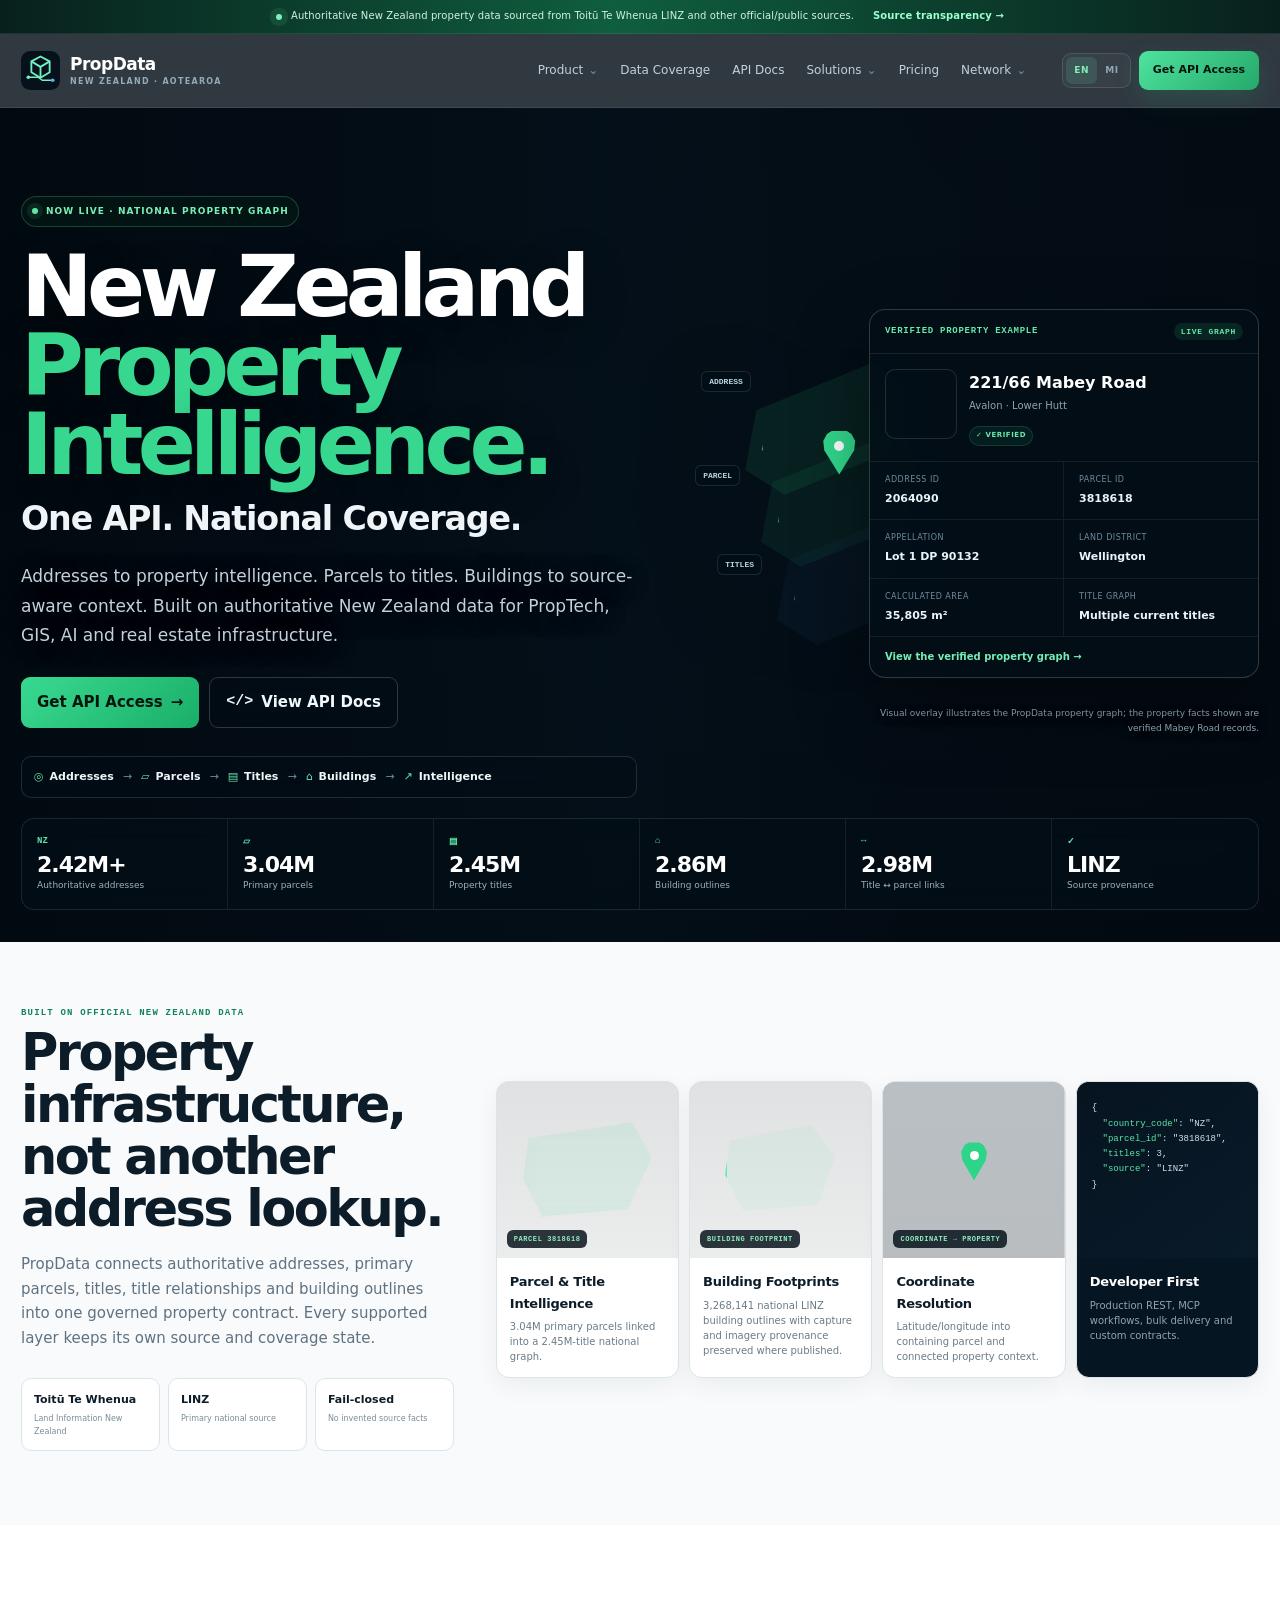
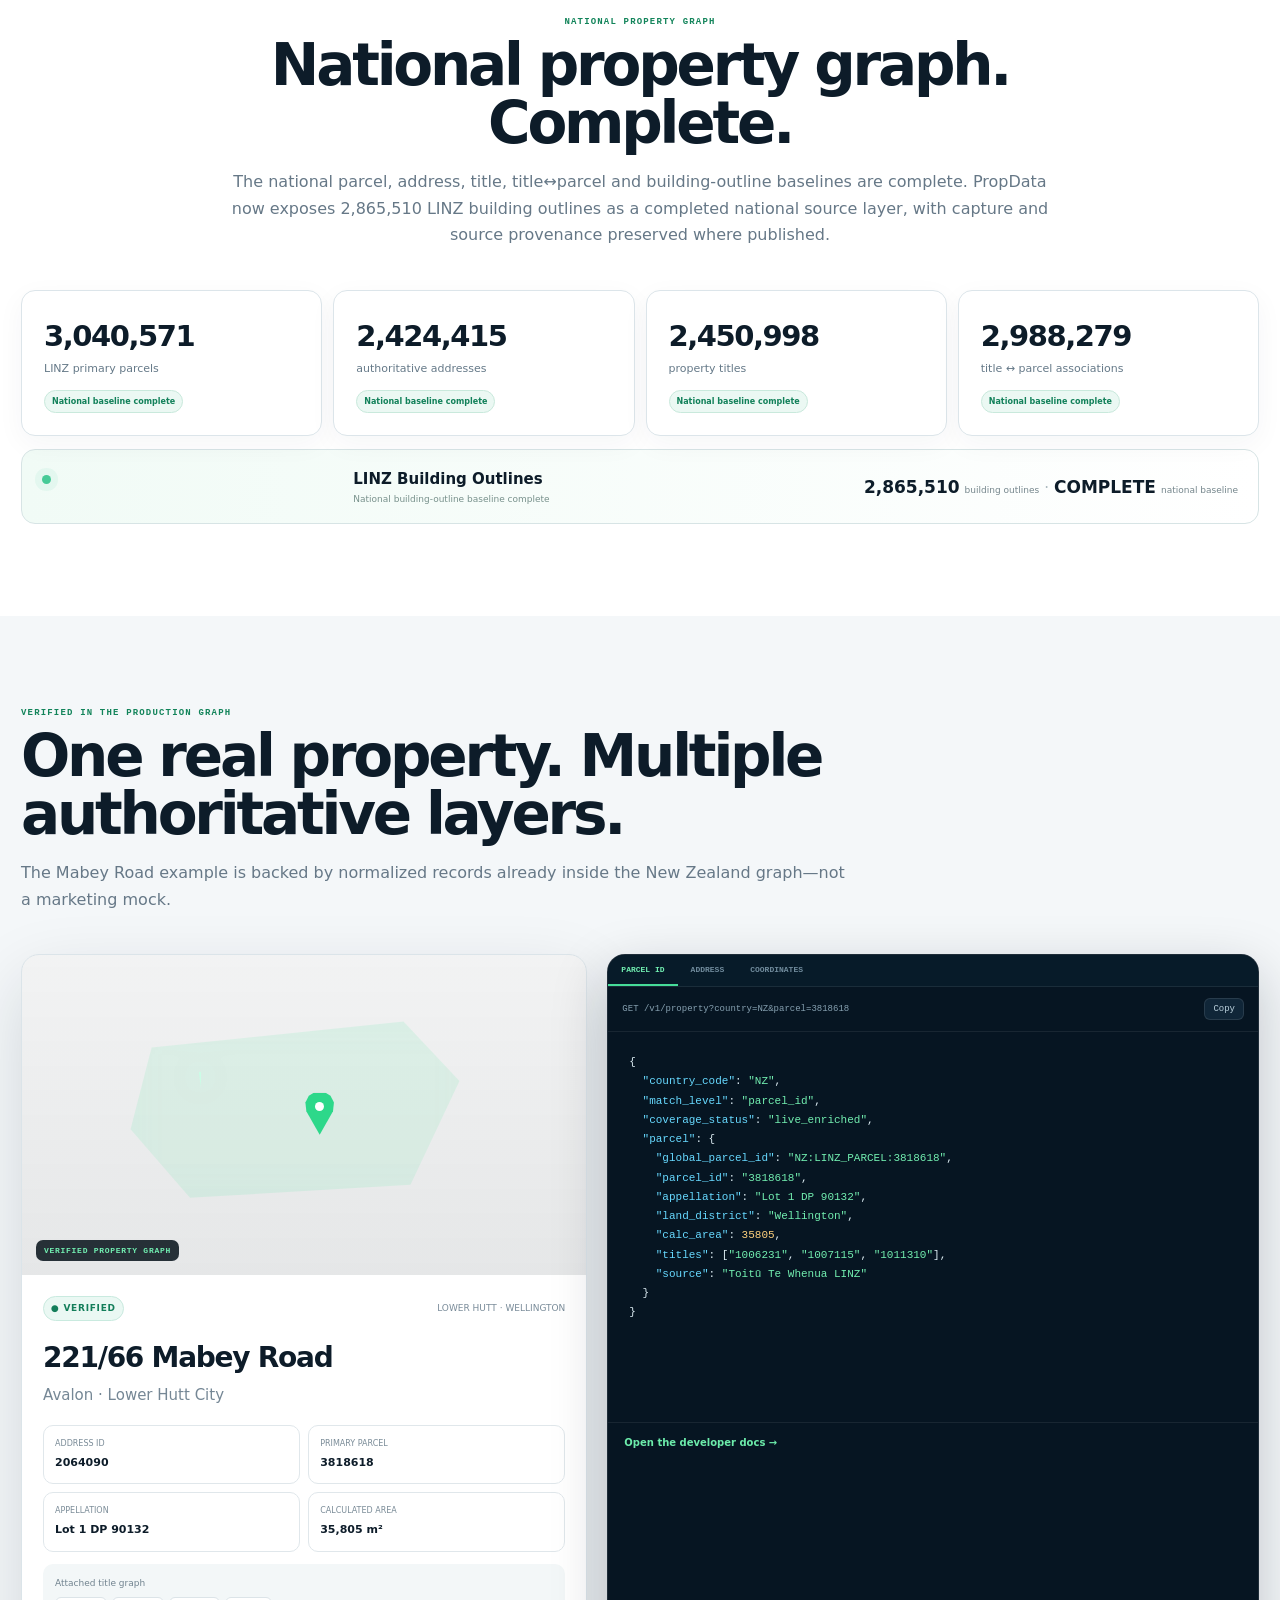
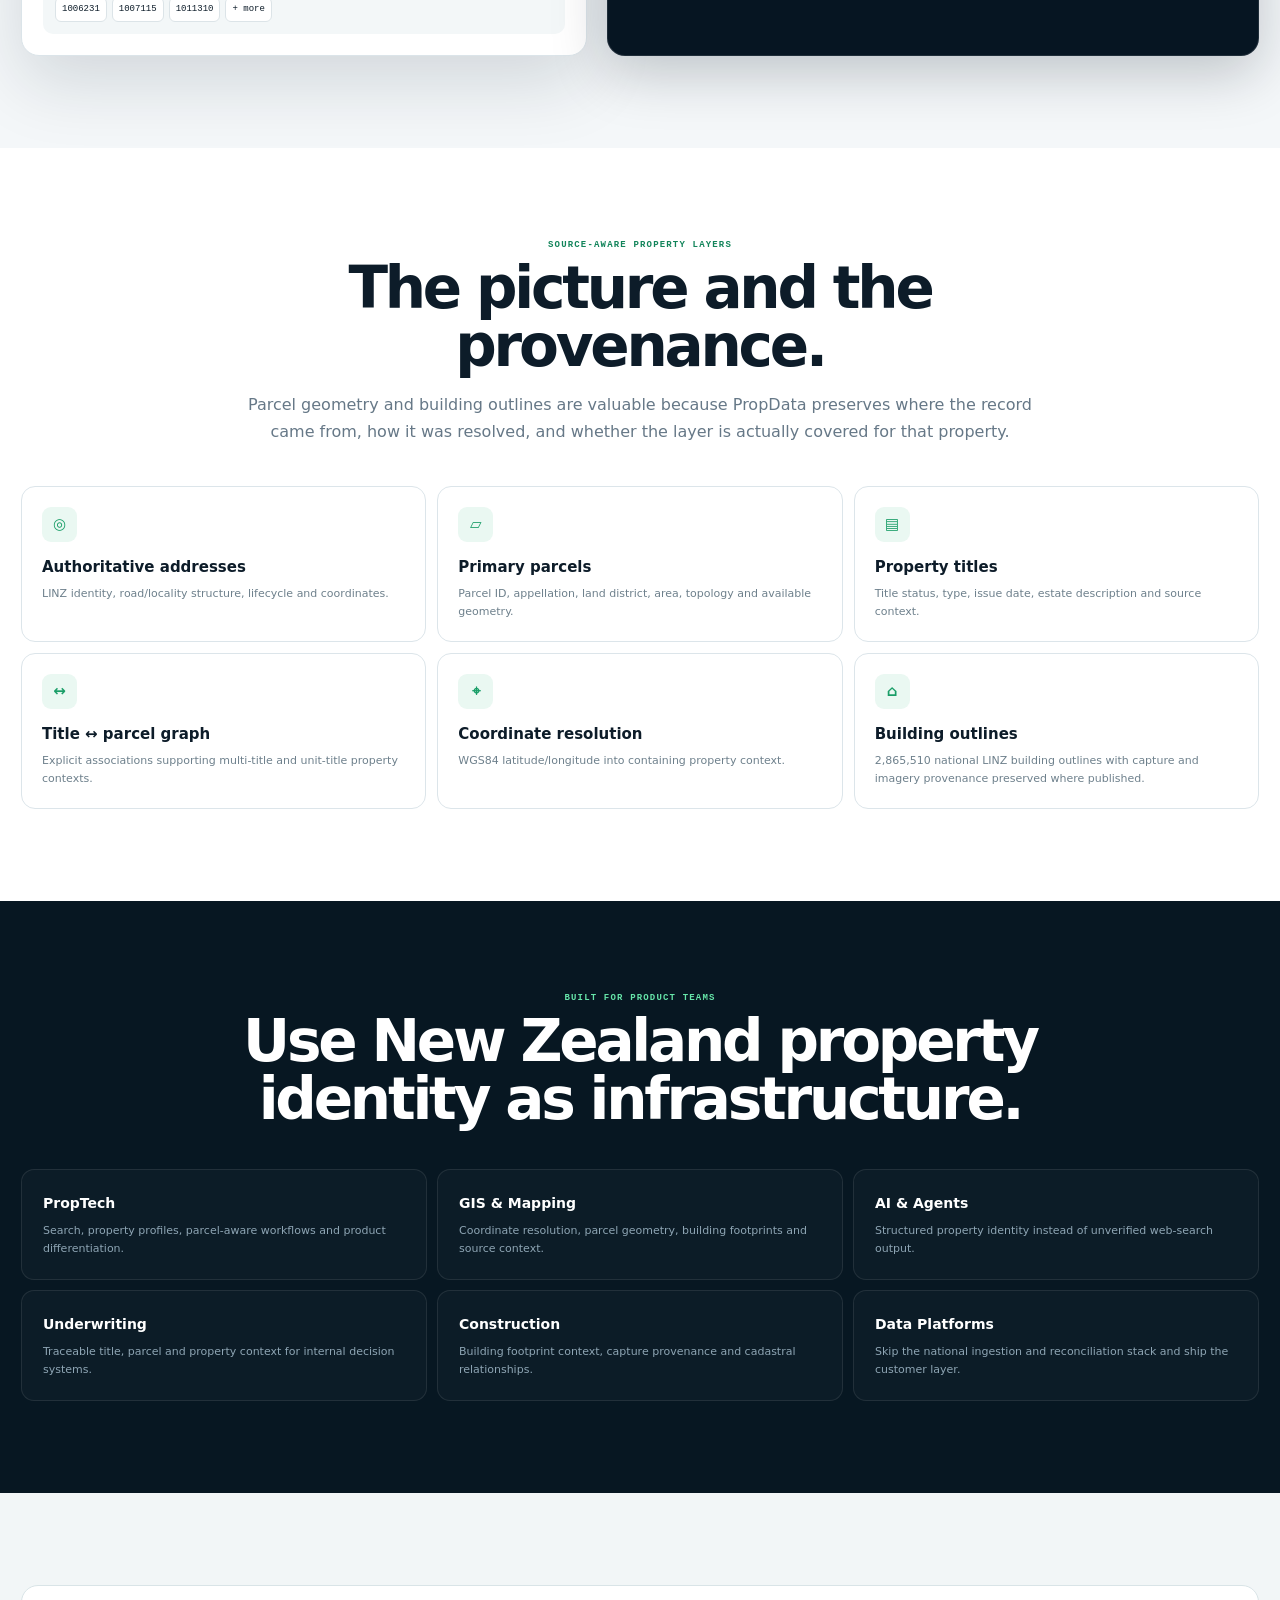
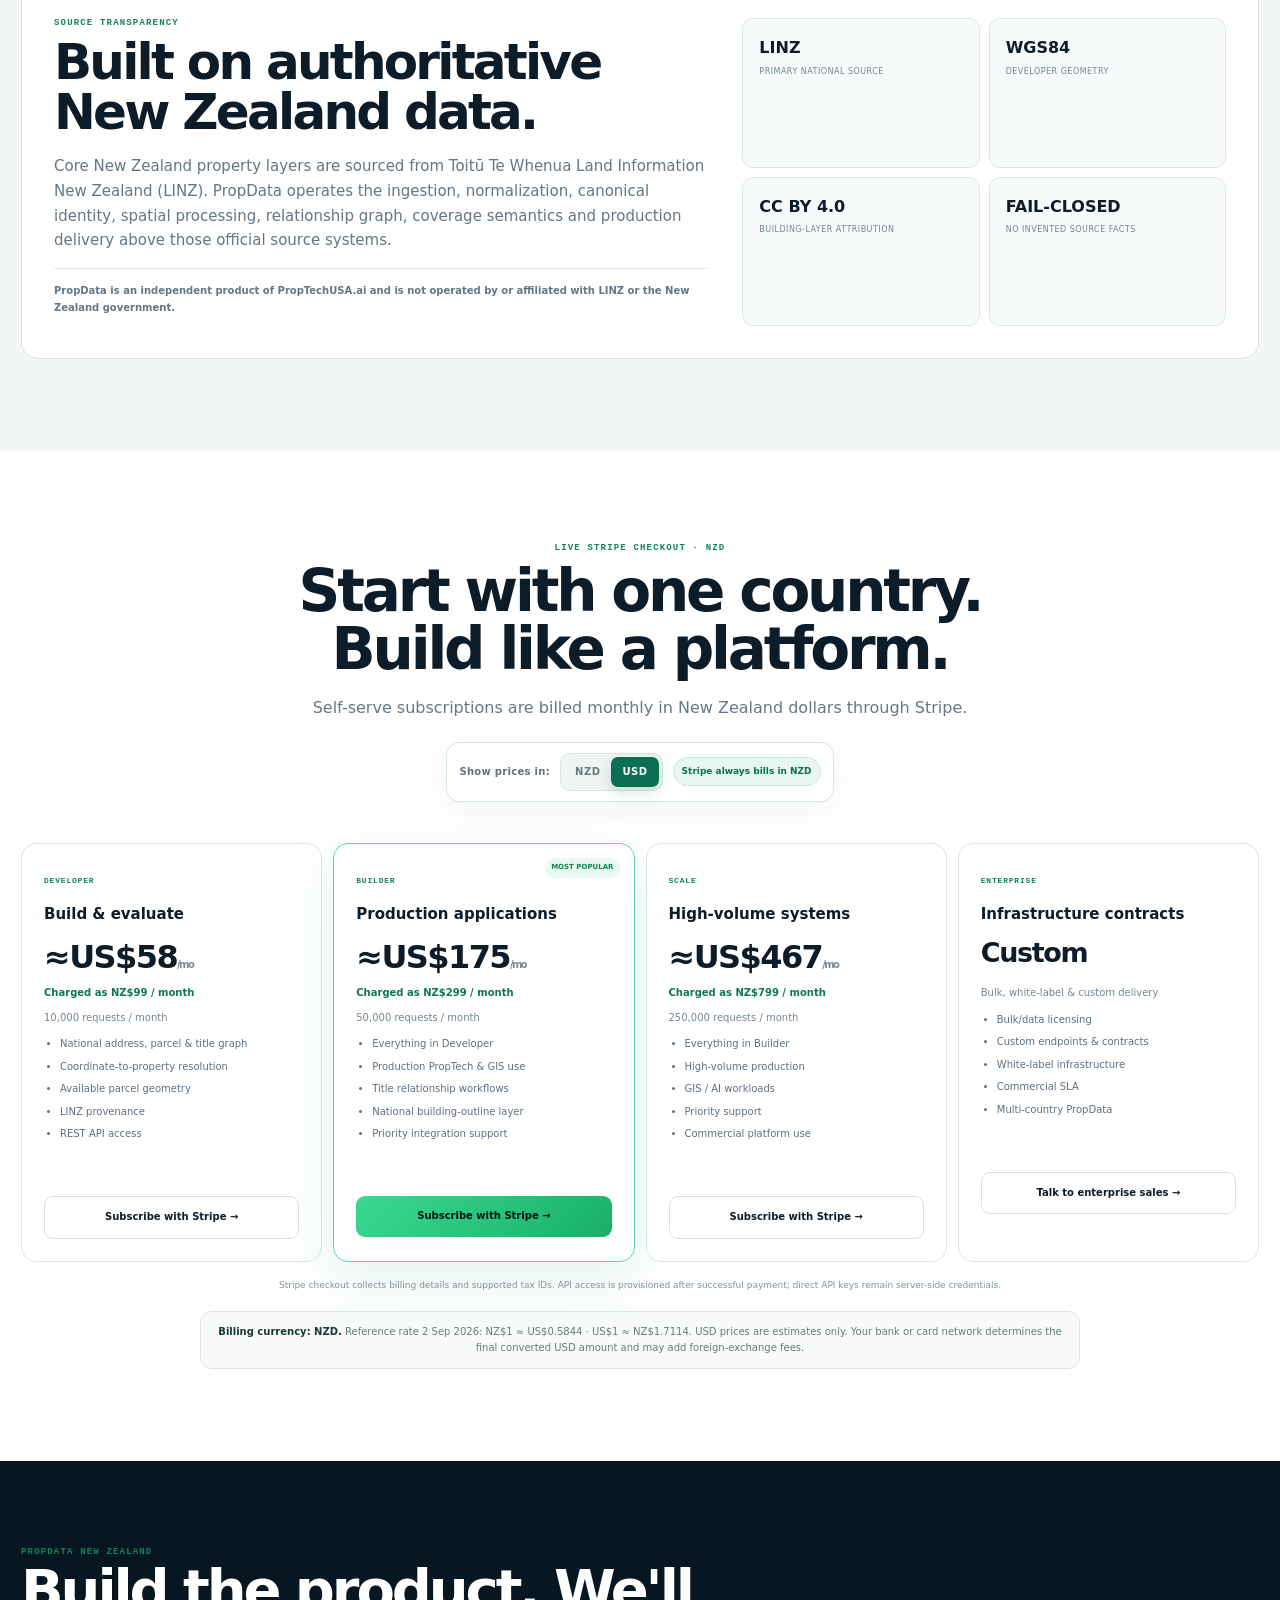
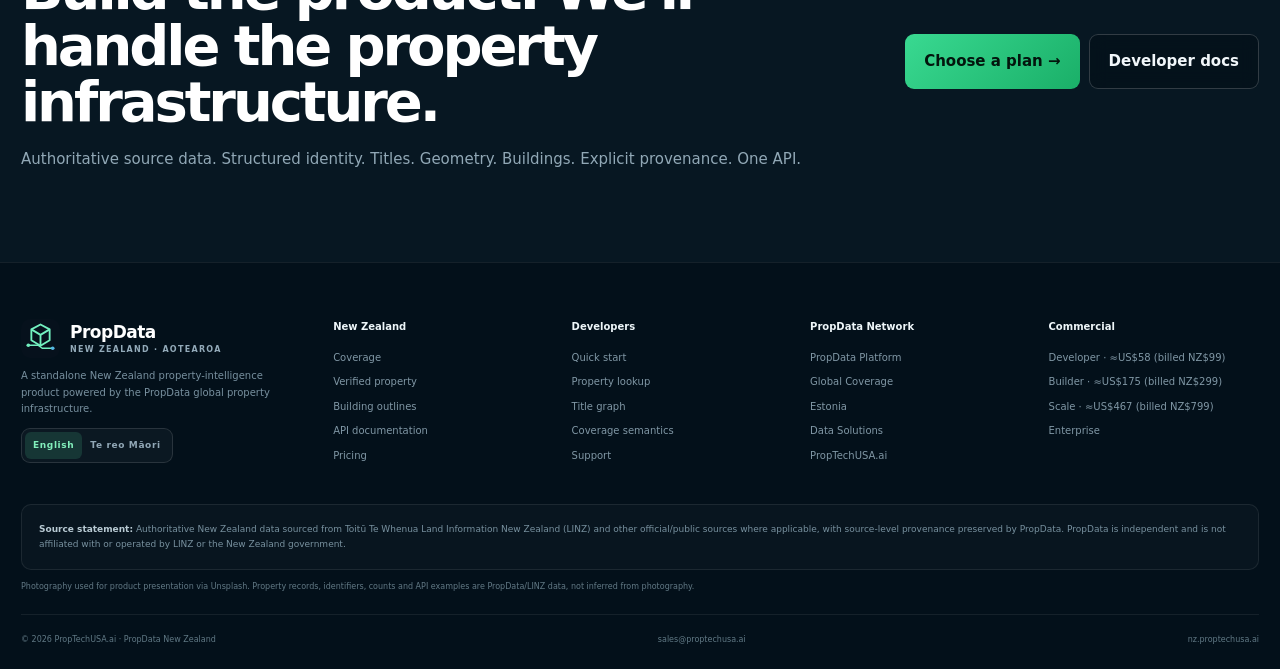
==== commit 73342a8f: "Update New Zealand site to final 3.268M building baseline" ====
--- a/index.html
+++ b/index.html
@@ -4,7 +4,7 @@
   <meta charset="utf-8">
   <meta name="viewport" content="width=device-width,initial-scale=1,viewport-fit=cover">
   <title>New Zealand Property Intelligence API | PropData New Zealand</title>
-  <meta name="description" content="National New Zealand property intelligence from authoritative Toitū Te Whenua LINZ data: 3.04M primary parcels, 2.42M addresses, 2.45M titles and 2.86M building outlines through one PropData API.">
+  <meta name="description" content="National New Zealand property intelligence from authoritative Toitū Te Whenua LINZ data: 3.04M primary parcels, 2.42M addresses, 2.45M titles and 3.27M building outlines through one PropData API.">
   <meta name="robots" content="index,follow,max-image-preview:large,max-snippet:-1,max-video-preview:-1">
   <meta name="theme-color" content="#06111c">
   <meta name="application-name" content="PropData New Zealand">
@@ -24,13 +24,13 @@
   <meta property="og:locale:alternate" content="mi_NZ">
   <meta property="og:site_name" content="PropData New Zealand">
   <meta property="og:title" content="New Zealand Property Intelligence. One API. National Coverage.">
-  <meta property="og:description" content="3.04M primary parcels, 2.42M authoritative addresses, 2.45M property titles and 2.86M national LINZ building outlines—connected through one source-aware property API.">
+  <meta property="og:description" content="3.04M primary parcels, 2.42M authoritative addresses, 2.45M property titles and 3.27M national LINZ building outlines—connected through one source-aware property API.">
   <meta property="og:url" content="https://nz.proptechusa.ai/">
   <meta property="og:image" content="https://images.unsplash.com/photo-1763603341638-e1b6c3804ba9?auto=format&amp;fit=crop&amp;w=1600&amp;q=90">
   <meta property="og:image:alt" content="Wellington, New Zealand harbour and city viewed from above.">
   <meta name="twitter:card" content="summary_large_image">
   <meta name="twitter:title" content="New Zealand Property Intelligence. One API. National Coverage.">
-  <meta name="twitter:description" content="Authoritative New Zealand addresses, parcels, titles, 2.86M building outlines and provenance—normalized into one PropData developer contract.">
+  <meta name="twitter:description" content="Authoritative New Zealand addresses, parcels, titles, 3.27M building outlines and provenance—normalized into one PropData developer contract.">
   <meta name="twitter:image" content="https://images.unsplash.com/photo-1763603341638-e1b6c3804ba9?auto=format&amp;fit=crop&amp;w=1600&amp;q=90">
 
   <script type="application/ld+json">
@@ -39,7 +39,7 @@
     "@graph":[
       {"@type":"WebSite","@id":"https://nz.proptechusa.ai/#website","url":"https://nz.proptechusa.ai/","name":"PropData New Zealand","description":"New Zealand property intelligence infrastructure for developers.","inLanguage":["en-NZ","mi-NZ"],"publisher":{"@id":"https://nz.proptechusa.ai/#organization"}},
       {"@type":"Organization","@id":"https://nz.proptechusa.ai/#organization","name":"PropTechUSA.ai","url":"https://proptechusa.ai/","email":"sales@proptechusa.ai","brand":{"@type":"Brand","name":"PropData"}},
-      {"@type":["SoftwareApplication","Product"],"@id":"https://nz.proptechusa.ai/#product","name":"PropData New Zealand Property Intelligence API","alternateName":"PropData New Zealand","url":"https://nz.proptechusa.ai/","description":"A source-aware New Zealand property intelligence API connecting authoritative addresses, 3.04M primary parcels, 2.45M property titles, title-to-parcel relationships, coordinates and 2,865,510 national LINZ building outlines.","applicationCategory":"DeveloperApplication","operatingSystem":"Web API","areaServed":{"@type":"Country","name":"New Zealand","alternateName":"Aotearoa"},"provider":{"@id":"https://nz.proptechusa.ai/#organization"},"brand":{"@type":"Brand","name":"PropData"},"offers":[{"@type":"Offer","name":"Developer","price":"99","priceCurrency":"NZD","url":"https://buy.stripe.com/5kQ14neeGbuC09f0837wA0a","availability":"https://schema.org/InStock","category":"subscription"},{"@type":"Offer","name":"Builder","price":"299","priceCurrency":"NZD","url":"https://buy.stripe.com/6oU5kDgmO6aig8daMH7wA0b","availability":"https://schema.org/InStock","category":"subscription"},{"@type":"Offer","name":"Scale","price":"799","priceCurrency":"NZD","url":"https://buy.stripe.com/3cIdR9daC9mu1djdYT7wA0c","availability":"https://schema.org/InStock","category":"subscription"}]},
+      {"@type":["SoftwareApplication","Product"],"@id":"https://nz.proptechusa.ai/#product","name":"PropData New Zealand Property Intelligence API","alternateName":"PropData New Zealand","url":"https://nz.proptechusa.ai/","description":"A source-aware New Zealand property intelligence API connecting authoritative addresses, 3.04M primary parcels, 2.45M property titles, title-to-parcel relationships, coordinates and 3,268,141 national LINZ building outlines.","applicationCategory":"DeveloperApplication","operatingSystem":"Web API","areaServed":{"@type":"Country","name":"New Zealand","alternateName":"Aotearoa"},"provider":{"@id":"https://nz.proptechusa.ai/#organization"},"brand":{"@type":"Brand","name":"PropData"},"offers":[{"@type":"Offer","name":"Developer","price":"99","priceCurrency":"NZD","url":"https://buy.stripe.com/5kQ14neeGbuC09f0837wA0a","availability":"https://schema.org/InStock","category":"subscription"},{"@type":"Offer","name":"Builder","price":"299","priceCurrency":"NZD","url":"https://buy.stripe.com/6oU5kDgmO6aig8daMH7wA0b","availability":"https://schema.org/InStock","category":"subscription"},{"@type":"Offer","name":"Scale","price":"799","priceCurrency":"NZD","url":"https://buy.stripe.com/3cIdR9daC9mu1djdYT7wA0c","availability":"https://schema.org/InStock","category":"subscription"}]},
       {"@type":"WebPage","@id":"https://nz.proptechusa.ai/#webpage","url":"https://nz.proptechusa.ai/","name":"New Zealand Property Intelligence API | PropData New Zealand","isPartOf":{"@id":"https://nz.proptechusa.ai/#website"},"about":{"@id":"https://nz.proptechusa.ai/#product"},"dateModified":"2026-09-02","inLanguage":["en-NZ","mi-NZ"]}
     ]
   }
@@ -99,7 +99,7 @@
         <div><span class="metric-mark">NZ</span><b>2.42M+</b><small data-en="Authoritative addresses" data-mi="Wāhitau whai mana">Authoritative addresses</small></div>
         <div><span class="metric-mark">▱</span><b>3.04M</b><small data-en="Primary parcels" data-mi="Pānga whenua matua">Primary parcels</small></div>
         <div><span class="metric-mark">▤</span><b>2.45M</b><small data-en="Property titles" data-mi="Taitara rawa">Property titles</small></div>
-        <div><span class="metric-mark">⌂</span><b>2.86M</b><small data-en="Building outlines" data-mi="Tapuwae whare">Building outlines</small></div>
+        <div><span class="metric-mark">⌂</span><b>3.27M</b><small data-en="Building outlines" data-mi="Tapuwae whare">Building outlines</small></div>
         <div><span class="metric-mark">↔</span><b>2.98M</b><small data-en="Title ↔ parcel links" data-mi="Hononga taitara ↔ pānga whenua">Title ↔ parcel links</small></div>
         <div><span class="metric-mark">✓</span><b>LINZ</b><small data-en="Source provenance" data-mi="Takenga raraunga">Source provenance</small></div>
       </div>
@@ -110,7 +110,7 @@
         <div class="official-copy" data-reveal><div class="kicker" data-en="BUILT ON OFFICIAL NEW ZEALAND DATA" data-mi="HE MEA HANGA KI RUNGA I NGĀ RARAUNGA WHAI MANA O AOTEAROA">BUILT ON OFFICIAL NEW ZEALAND DATA</div><h2 data-en="Property infrastructure, not another address lookup." data-mi="He hanganga rawa, ehara i tētahi rapunga wāhitau anake.">Property infrastructure, not another address lookup.</h2><p data-en="PropData connects authoritative addresses, primary parcels, titles, title relationships and building outlines into one governed property contract. Every supported layer keeps its own source and coverage state." data-mi="Ka hono a PropData i ngā wāhitau whai mana, ngā pānga whenua matua, ngā taitara, ngā hononga taitara me ngā tapuwae whare ki tētahi kirimana rawa kotahi. Ka mau tonu i ia paparanga tōna ake puna me tōna āhua kapi.">PropData connects authoritative addresses, primary parcels, titles, title relationships and building outlines into one governed property contract. Every supported layer keeps its own source and coverage state.</p><div class="official-marks"><div><b>Toitū Te Whenua</b><span>Land Information New Zealand</span></div><div><b>LINZ</b><span>Primary national source</span></div><div><b>Fail-closed</b><span>No invented source facts</span></div></div></div>
         <div class="visual-card-grid" data-reveal>
           <article class="photo-feature"><div class="feature-photo parcel-photo"><div class="overlay-parcel"></div><div class="overlay-label">PARCEL 3818618</div></div><div class="feature-copy"><h3>Parcel & Title Intelligence</h3><p>3.04M primary parcels linked into a 2.45M-title national graph.</p></div></article>
-          <article class="photo-feature"><div class="feature-photo building-photo"><div class="overlay-building"></div><div class="overlay-label">BUILDING FOOTPRINT</div></div><div class="feature-copy"><h3>Building Footprints</h3><p>2,865,510 national LINZ building outlines with capture and imagery provenance preserved where published.</p></div></article>
+          <article class="photo-feature"><div class="feature-photo building-photo"><div class="overlay-building"></div><div class="overlay-label">BUILDING FOOTPRINT</div></div><div class="feature-copy"><h3>Building Footprints</h3><p>3,268,141 national LINZ building outlines with capture and imagery provenance preserved where published.</p></div></article>
           <article class="photo-feature"><div class="feature-photo coordinate-photo"><div class="coordinate-pin"><i></i></div><div class="overlay-label">COORDINATE → PROPERTY</div></div><div class="feature-copy"><h3>Coordinate Resolution</h3><p>Latitude/longitude into containing parcel and connected property context.</p></div></article>
           <article class="developer-feature"><div class="mini-code">{
   <span>"country_code"</span>: "NZ",
@@ -123,9 +123,9 @@
     </section>
 
     <section class="section coverage-section" id="coverage">
-      <div class="wrap"><div class="section-head centered" data-reveal><div class="kicker">NATIONAL PROPERTY GRAPH</div><h2 data-en="National property graph. Complete." data-mi="Kua oti te whatunga rawa ā-motu.">National property graph. Complete.</h2><p data-en="The national parcel, address, title, title↔parcel and building-outline baselines are complete. PropData now exposes 2,865,510 LINZ building outlines as a completed national source layer, with capture and source provenance preserved where published." data-mi="Kua oti ngā paparanga ā-motu mō ngā pānga whenua, ngā wāhitau, ngā taitara, ngā hononga taitara↔pānga whenua me ngā tapuwae whare. Kua whakaratohia e PropData he 2,865,510 tapuwae whare LINZ hei paparanga puna ā-motu kua oti, me te takenga hopunga me te puna e tiakina ana ina whakaputaina.">The national parcel, address, title, title↔parcel and building-outline baselines are complete. PropData now exposes 2,865,510 LINZ building outlines as a completed national source layer, with capture and source provenance preserved where published.</p></div>
+      <div class="wrap"><div class="section-head centered" data-reveal><div class="kicker">NATIONAL PROPERTY GRAPH</div><h2 data-en="National property graph. Complete." data-mi="Kua oti te whatunga rawa ā-motu.">National property graph. Complete.</h2><p data-en="The national parcel, address, title, title↔parcel and building-outline baselines are complete. PropData now exposes 3,268,141 LINZ building outlines as a completed national source layer, with capture and source provenance preserved where published." data-mi="Kua oti ngā paparanga ā-motu mō ngā pānga whenua, ngā wāhitau, ngā taitara, ngā hononga taitara↔pānga whenua me ngā tapuwae whare. Kua whakaratohia e PropData he 3,268,141 tapuwae whare LINZ hei paparanga puna ā-motu kua oti, me te takenga hopunga me te puna e tiakina ana ina whakaputaina.">The national parcel, address, title, title↔parcel and building-outline baselines are complete. PropData now exposes 3,268,141 LINZ building outlines as a completed national source layer, with capture and source provenance preserved where published.</p></div>
       <div class="metrics-grid" data-reveal><article><strong>3,040,571</strong><span>LINZ primary parcels</span><em>National baseline complete</em></article><article><strong>2,424,415</strong><span>authoritative addresses</span><em>National baseline complete</em></article><article><strong>2,450,998</strong><span>property titles</span><em>National baseline complete</em></article><article><strong>2,988,279</strong><span>title ↔ parcel associations</span><em>National baseline complete</em></article></div>
-      <div class="building-progress complete" data-reveal style="grid-template-columns:minmax(0,1fr) auto;align-items:center"><div><span class="pulse"></span><b>LINZ Building Outlines</b><small data-en="National building-outline baseline complete" data-mi="Kua oti te paparanga tapuwae whare ā-motu">National building-outline baseline complete</small></div><div class="progress-numbers"><b>2,865,510</b><span data-en="building outlines" data-mi="tapuwae whare">building outlines</span><i>·</i><b data-en="COMPLETE" data-mi="KUA OTI">COMPLETE</b><span data-en="national baseline" data-mi="paparanga ā-motu">national baseline</span></div></div></div>
+      <div class="building-progress complete" data-reveal style="grid-template-columns:minmax(0,1fr) auto;align-items:center"><div><span class="pulse"></span><b>LINZ Building Outlines</b><small data-en="National building-outline baseline complete" data-mi="Kua oti te paparanga tapuwae whare ā-motu">National building-outline baseline complete</small></div><div class="progress-numbers"><b>3,268,141</b><span data-en="building outlines" data-mi="tapuwae whare">building outlines</span><i>·</i><b data-en="COMPLETE" data-mi="KUA OTI">COMPLETE</b><span data-en="national baseline" data-mi="paparanga ā-motu">national baseline</span></div></div></div>
     </section>
 
     <section class="section demo-section" id="demo">
@@ -151,7 +151,7 @@
     </section>
 
     <section class="section data-section" id="buildings">
-      <div class="wrap"><div class="section-head centered" data-reveal><div class="kicker">SOURCE-AWARE PROPERTY LAYERS</div><h2 data-en="The picture and the provenance." data-mi="Te āhua me te takenga raraunga.">The picture and the provenance.</h2><p data-en="Parcel geometry and building outlines are valuable because PropData preserves where the record came from, how it was resolved, and whether the layer is actually covered for that property." data-mi="He mea whai hua te āhuahanga pānga whenua me ngā tapuwae whare nā te mea ka tiakina e PropData te puna o te pūkete, te ara i whakatauria ai, me te kapi tūturu o taua paparanga mō te rawa.">Parcel geometry and building outlines are valuable because PropData preserves where the record came from, how it was resolved, and whether the layer is actually covered for that property.</p></div><div class="data-cards" data-reveal><article><span>◎</span><h3>Authoritative addresses</h3><p>LINZ identity, road/locality structure, lifecycle and coordinates.</p></article><article><span>▱</span><h3>Primary parcels</h3><p>Parcel ID, appellation, land district, area, topology and available geometry.</p></article><article><span>▤</span><h3>Property titles</h3><p>Title status, type, issue date, estate description and source context.</p></article><article><span>↔</span><h3>Title ↔ parcel graph</h3><p>Explicit associations supporting multi-title and unit-title property contexts.</p></article><article><span>⌖</span><h3>Coordinate resolution</h3><p>WGS84 latitude/longitude into containing property context.</p></article><article><span>⌂</span><h3>Building outlines</h3><p>2,865,510 national LINZ building outlines with capture and imagery provenance preserved where published.</p></article></div></div>
+      <div class="wrap"><div class="section-head centered" data-reveal><div class="kicker">SOURCE-AWARE PROPERTY LAYERS</div><h2 data-en="The picture and the provenance." data-mi="Te āhua me te takenga raraunga.">The picture and the provenance.</h2><p data-en="Parcel geometry and building outlines are valuable because PropData preserves where the record came from, how it was resolved, and whether the layer is actually covered for that property." data-mi="He mea whai hua te āhuahanga pānga whenua me ngā tapuwae whare nā te mea ka tiakina e PropData te puna o te pūkete, te ara i whakatauria ai, me te kapi tūturu o taua paparanga mō te rawa.">Parcel geometry and building outlines are valuable because PropData preserves where the record came from, how it was resolved, and whether the layer is actually covered for that property.</p></div><div class="data-cards" data-reveal><article><span>◎</span><h3>Authoritative addresses</h3><p>LINZ identity, road/locality structure, lifecycle and coordinates.</p></article><article><span>▱</span><h3>Primary parcels</h3><p>Parcel ID, appellation, land district, area, topology and available geometry.</p></article><article><span>▤</span><h3>Property titles</h3><p>Title status, type, issue date, estate description and source context.</p></article><article><span>↔</span><h3>Title ↔ parcel graph</h3><p>Explicit associations supporting multi-title and unit-title property contexts.</p></article><article><span>⌖</span><h3>Coordinate resolution</h3><p>WGS84 latitude/longitude into containing property context.</p></article><article><span>⌂</span><h3>Building outlines</h3><p>3,268,141 national LINZ building outlines with capture and imagery provenance preserved where published.</p></article></div></div>
     </section>
 
     <section class="section use-cases-section" id="use-cases"><div class="wrap"><div class="section-head centered" data-reveal><div class="kicker">BUILT FOR PRODUCT TEAMS</div><h2 data-en="Use New Zealand property identity as infrastructure." data-mi="Whakamahia te tuakiri rawa o Aotearoa hei hanganga.">Use New Zealand property identity as infrastructure.</h2></div><div class="use-grid" data-reveal><article><b>PropTech</b><p>Search, property profiles, parcel-aware workflows and product differentiation.</p></article><article><b>GIS & Mapping</b><p>Coordinate resolution, parcel geometry, building footprints and source context.</p></article><article><b>AI & Agents</b><p>Structured property identity instead of unverified web-search output.</p></article><article><b>Underwriting</b><p>Traceable title, parcel and property context for internal decision systems.</p></article><article><b>Construction</b><p>Building footprint context, capture provenance and cadastral relationships.</p></article><article><b>Data Platforms</b><p>Skip the national ingestion and reconciliation stack and ship the customer layer.</p></article></div></div></section>
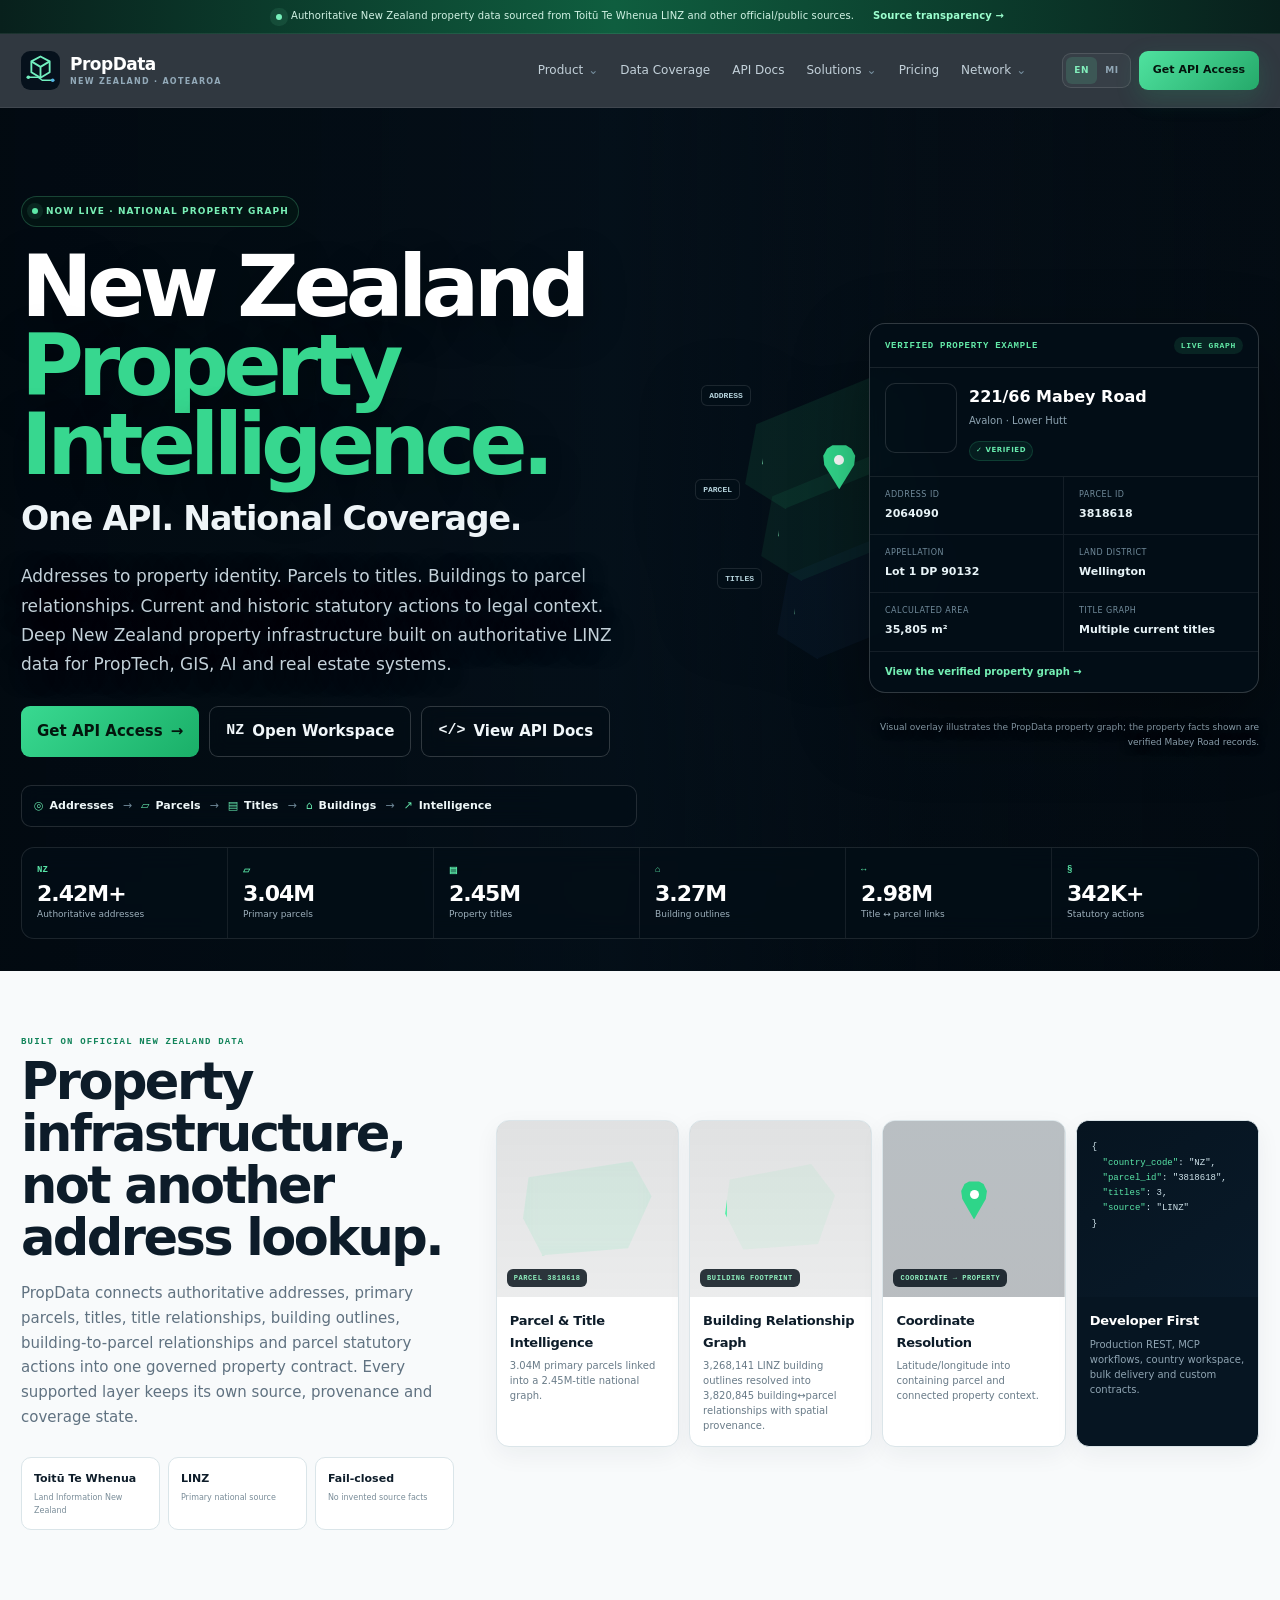
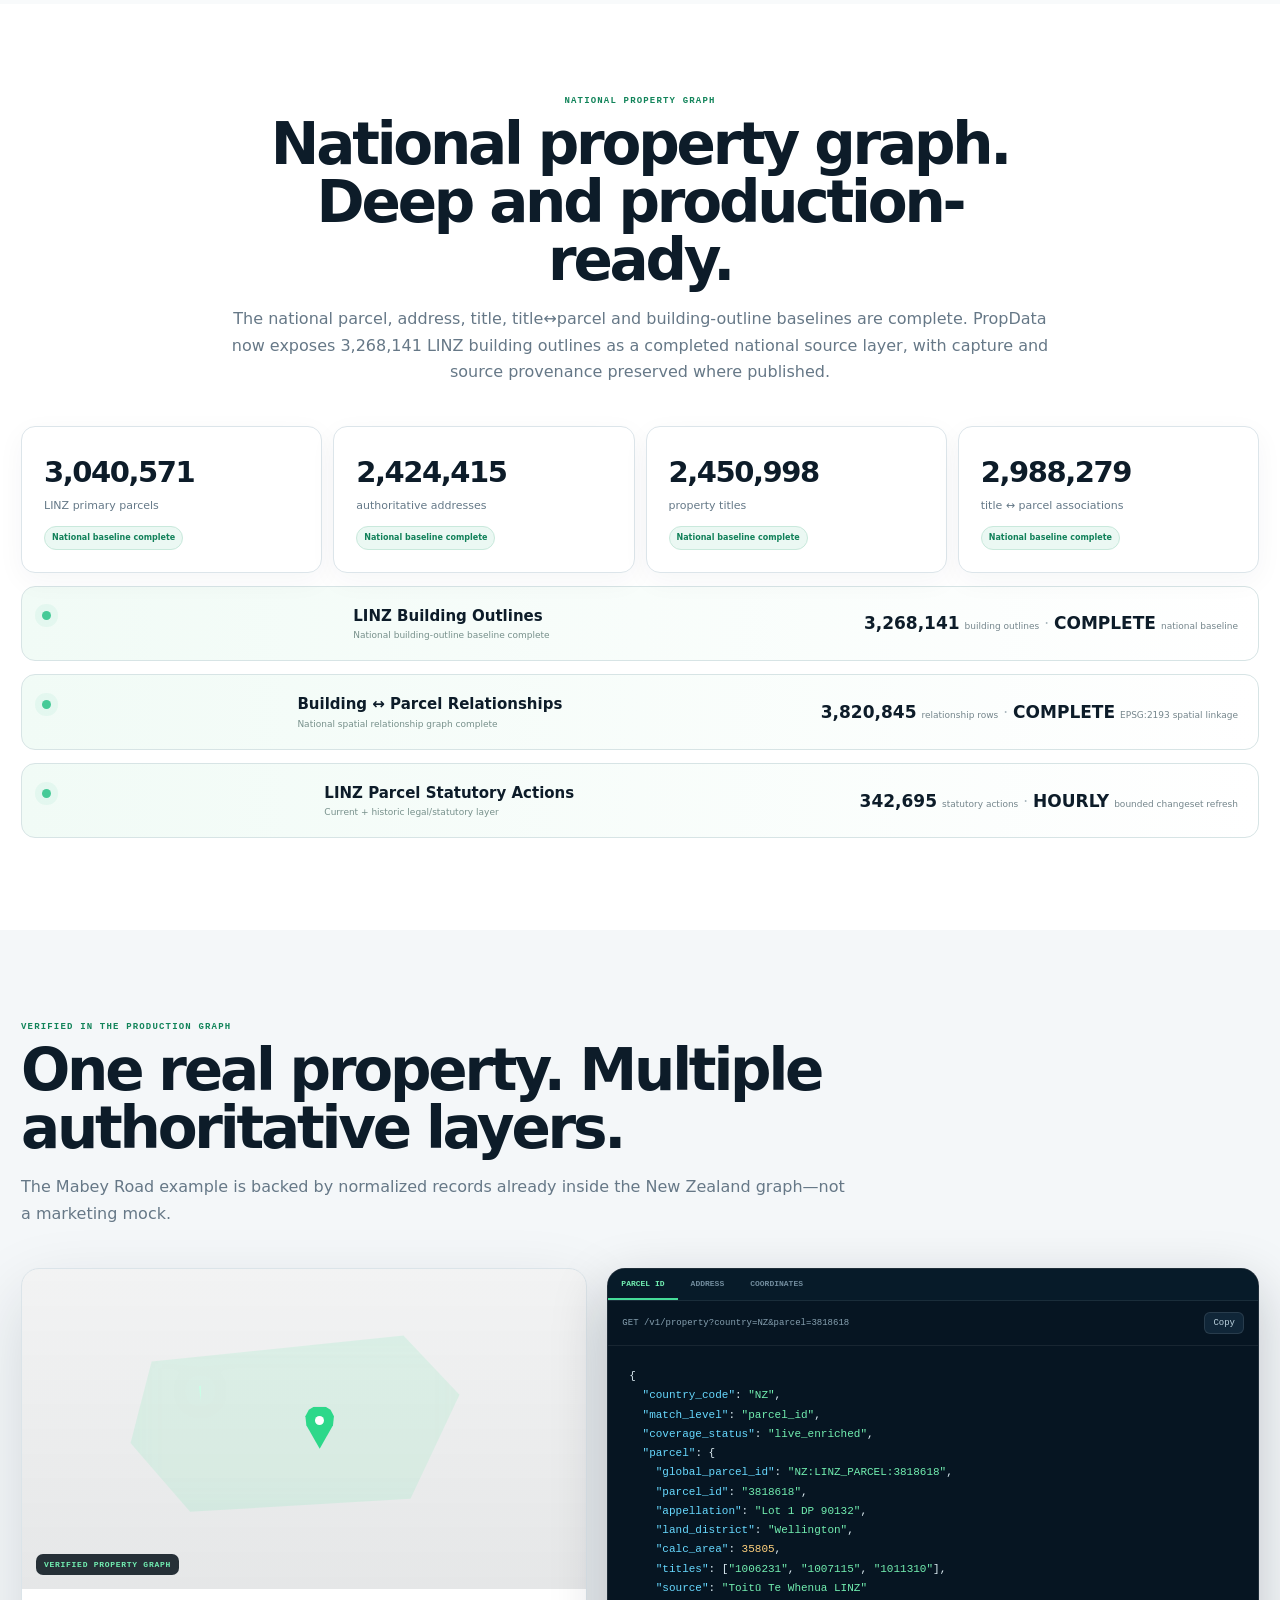
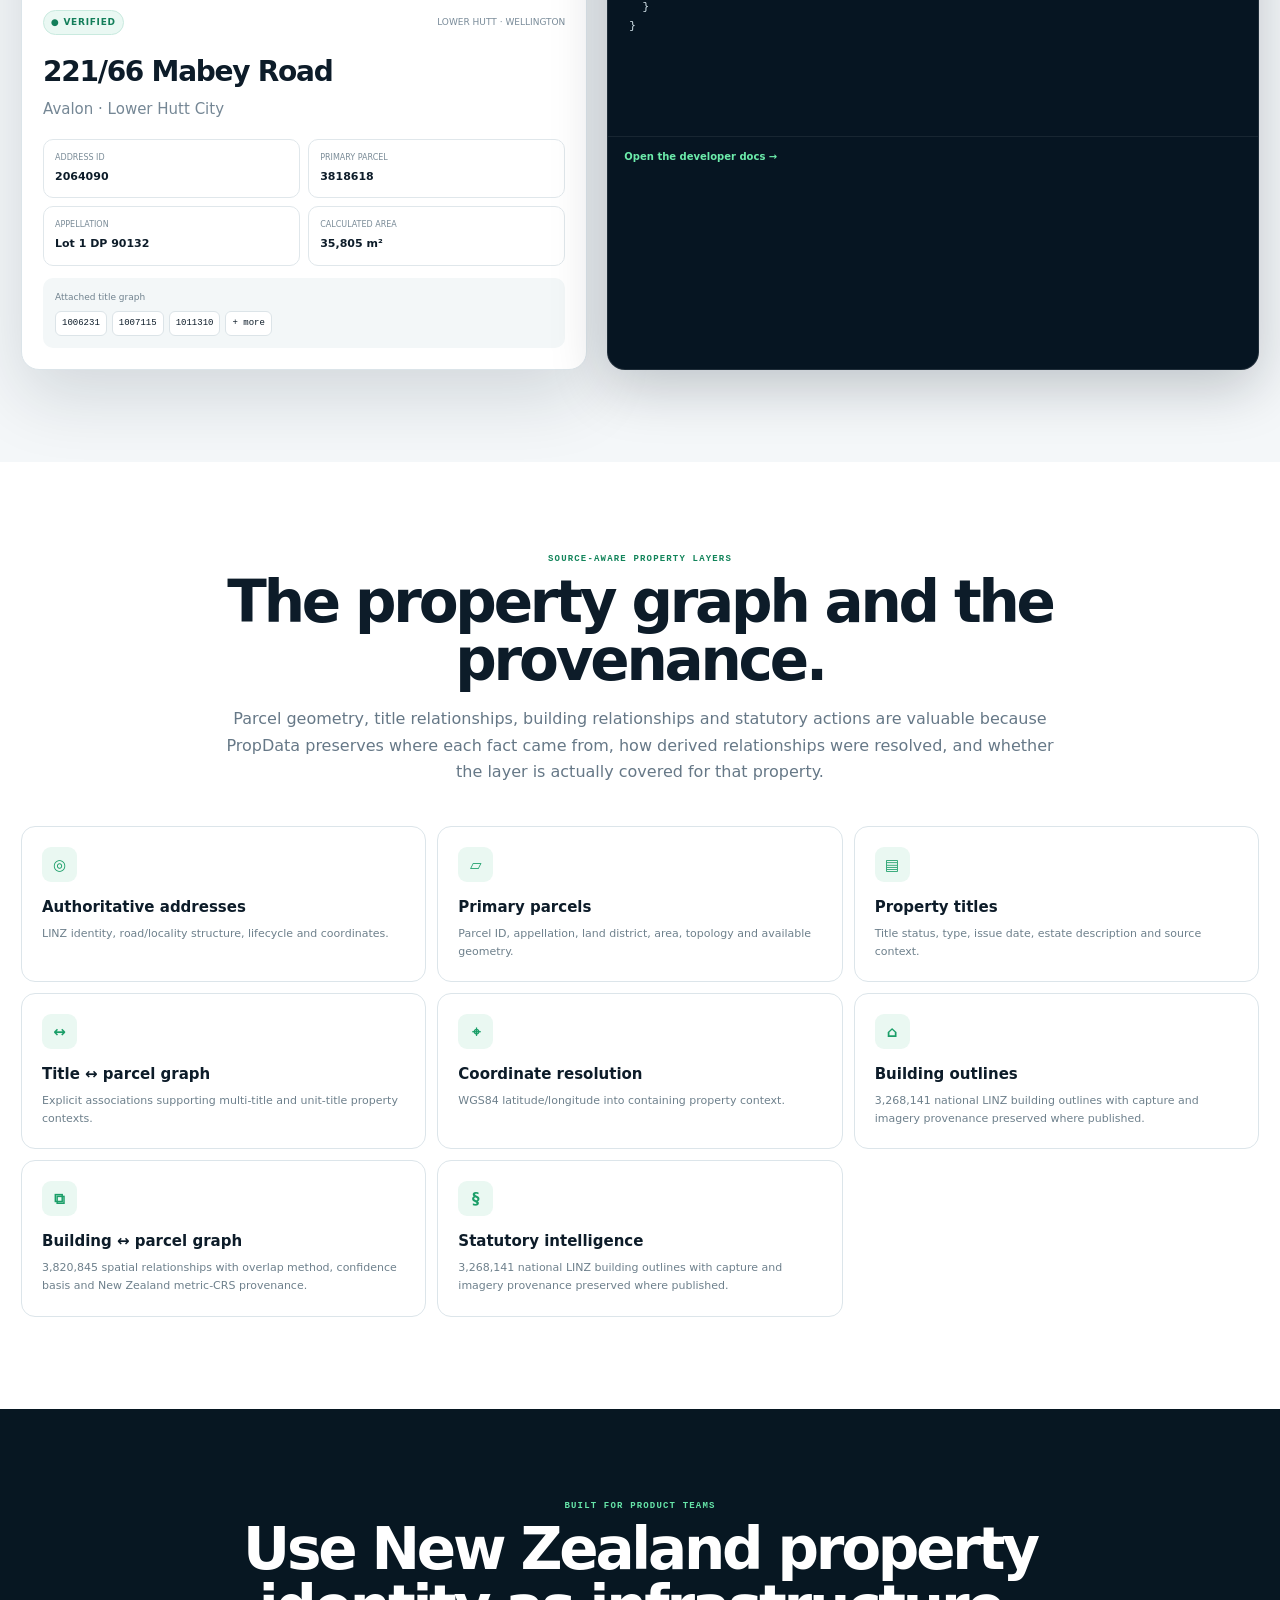
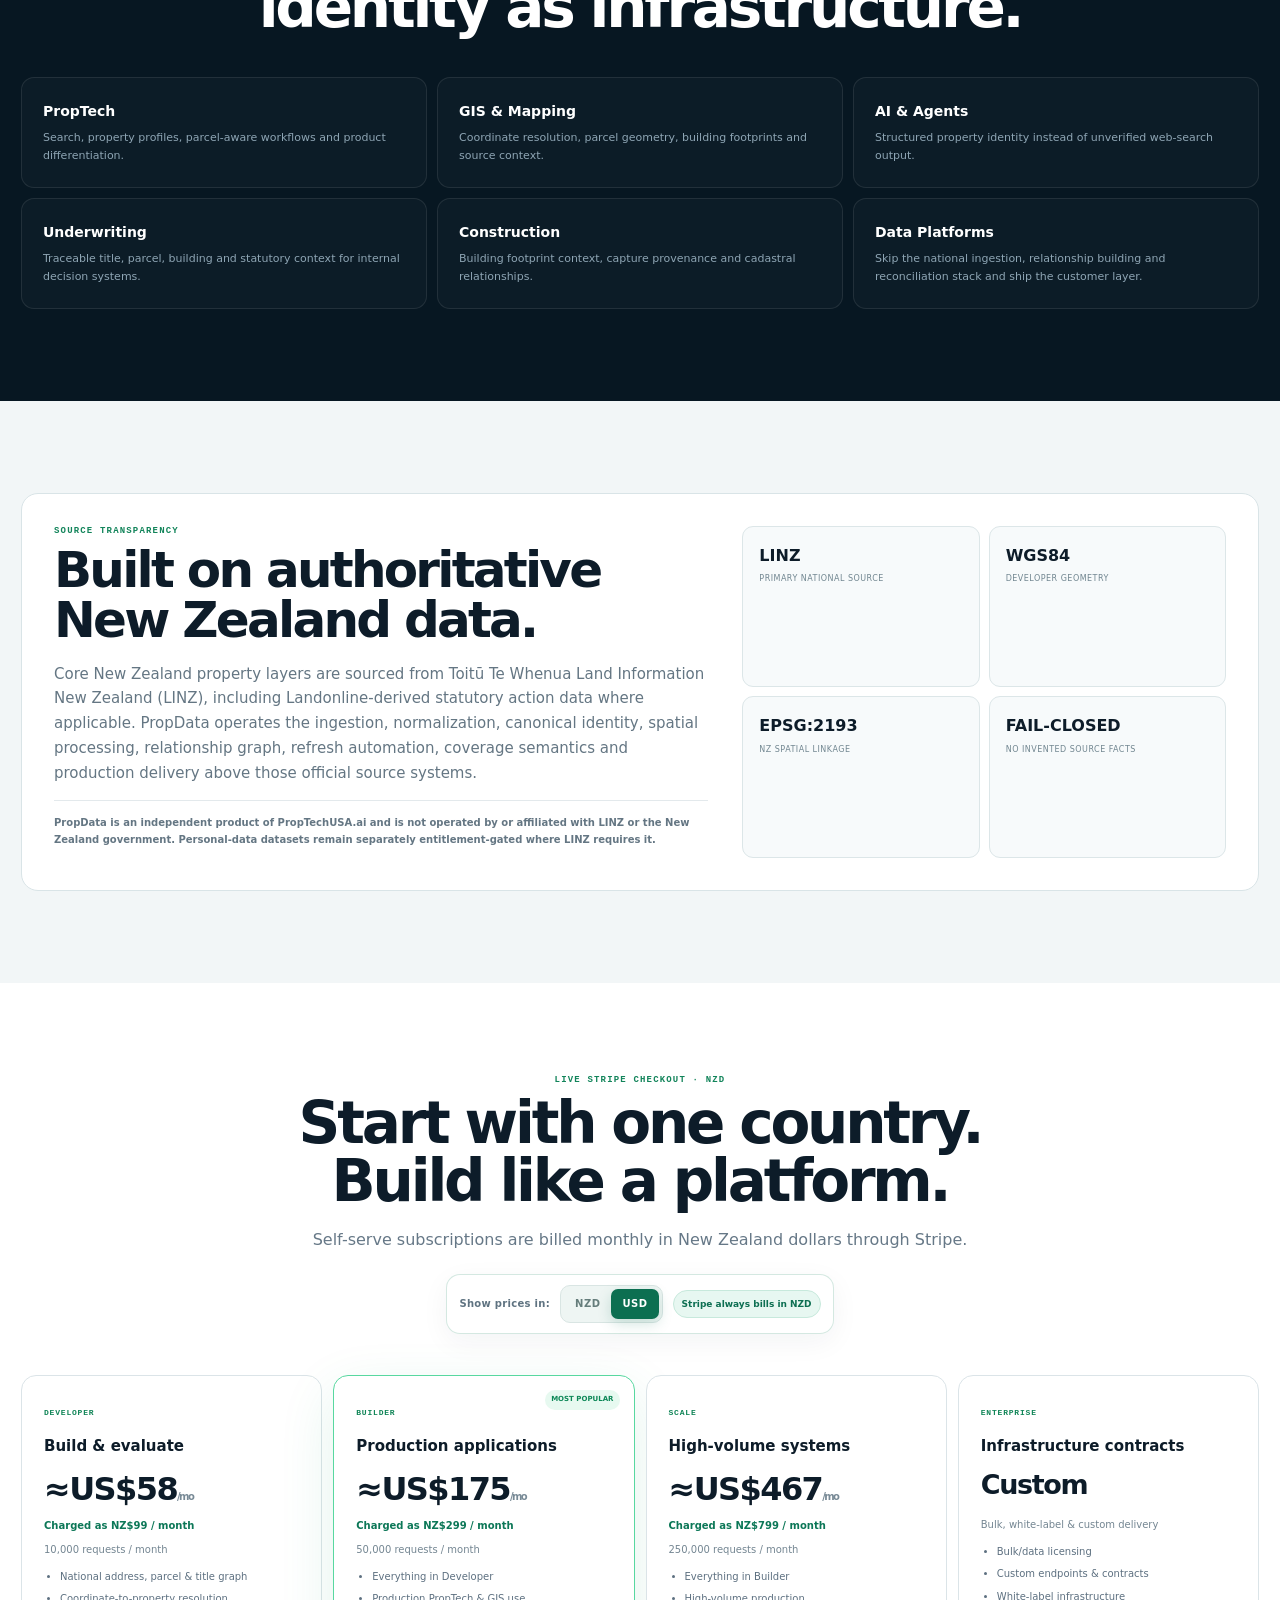
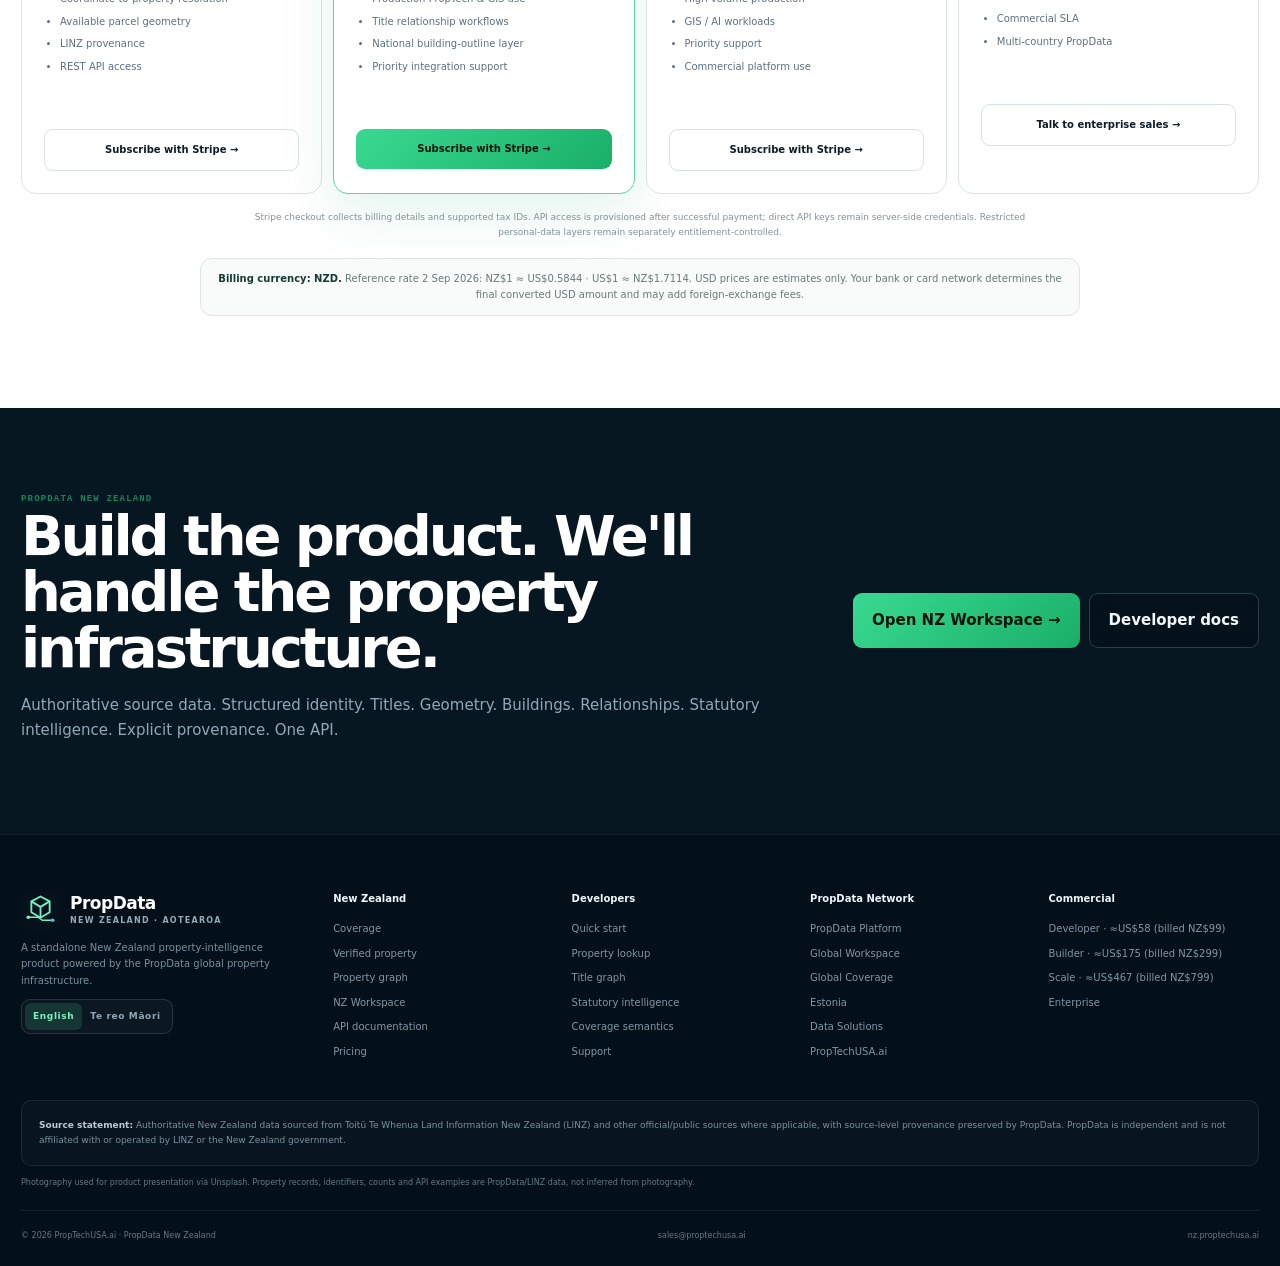
==== commit 3a855fb9: "Mirror full New Zealand graph capabilities on country site" ====
--- a/index.html
+++ b/index.html
@@ -4,7 +4,7 @@
   <meta charset="utf-8">
   <meta name="viewport" content="width=device-width,initial-scale=1,viewport-fit=cover">
   <title>New Zealand Property Intelligence API | PropData New Zealand</title>
-  <meta name="description" content="National New Zealand property intelligence from authoritative Toitū Te Whenua LINZ data: 3.04M primary parcels, 2.42M addresses, 2.45M titles and 3.27M building outlines through one PropData API.">
+  <meta name="description" content="National New Zealand property intelligence from authoritative Toitū Te Whenua LINZ data: 3.04M primary parcels, 2.42M addresses, 2.45M titles, 3.27M building outlines, 3.82M building-parcel relationships and 342,695 parcel statutory actions through one PropData API.">
   <meta name="robots" content="index,follow,max-image-preview:large,max-snippet:-1,max-video-preview:-1">
   <meta name="theme-color" content="#06111c">
   <meta name="application-name" content="PropData New Zealand">
@@ -24,13 +24,13 @@
   <meta property="og:locale:alternate" content="mi_NZ">
   <meta property="og:site_name" content="PropData New Zealand">
   <meta property="og:title" content="New Zealand Property Intelligence. One API. National Coverage.">
-  <meta property="og:description" content="3.04M primary parcels, 2.42M authoritative addresses, 2.45M property titles and 3.27M national LINZ building outlines—connected through one source-aware property API.">
+  <meta property="og:description" content="National LINZ addresses, parcels, titles, buildings, property relationships and 342,695 parcel statutory actions—connected through one source-aware PropData API.">
   <meta property="og:url" content="https://nz.proptechusa.ai/">
   <meta property="og:image" content="https://images.unsplash.com/photo-1763603341638-e1b6c3804ba9?auto=format&amp;fit=crop&amp;w=1600&amp;q=90">
   <meta property="og:image:alt" content="Wellington, New Zealand harbour and city viewed from above.">
   <meta name="twitter:card" content="summary_large_image">
   <meta name="twitter:title" content="New Zealand Property Intelligence. One API. National Coverage.">
-  <meta name="twitter:description" content="Authoritative New Zealand addresses, parcels, titles, 3.27M building outlines and provenance—normalized into one PropData developer contract.">
+  <meta name="twitter:description" content="Authoritative New Zealand property identity, titles, cadastral geometry, buildings, relationships and statutory intelligence through PropData.">
   <meta name="twitter:image" content="https://images.unsplash.com/photo-1763603341638-e1b6c3804ba9?auto=format&amp;fit=crop&amp;w=1600&amp;q=90">
 
   <script type="application/ld+json">
@@ -39,8 +39,8 @@
     "@graph":[
       {"@type":"WebSite","@id":"https://nz.proptechusa.ai/#website","url":"https://nz.proptechusa.ai/","name":"PropData New Zealand","description":"New Zealand property intelligence infrastructure for developers.","inLanguage":["en-NZ","mi-NZ"],"publisher":{"@id":"https://nz.proptechusa.ai/#organization"}},
       {"@type":"Organization","@id":"https://nz.proptechusa.ai/#organization","name":"PropTechUSA.ai","url":"https://proptechusa.ai/","email":"sales@proptechusa.ai","brand":{"@type":"Brand","name":"PropData"}},
-      {"@type":["SoftwareApplication","Product"],"@id":"https://nz.proptechusa.ai/#product","name":"PropData New Zealand Property Intelligence API","alternateName":"PropData New Zealand","url":"https://nz.proptechusa.ai/","description":"A source-aware New Zealand property intelligence API connecting authoritative addresses, 3.04M primary parcels, 2.45M property titles, title-to-parcel relationships, coordinates and 3,268,141 national LINZ building outlines.","applicationCategory":"DeveloperApplication","operatingSystem":"Web API","areaServed":{"@type":"Country","name":"New Zealand","alternateName":"Aotearoa"},"provider":{"@id":"https://nz.proptechusa.ai/#organization"},"brand":{"@type":"Brand","name":"PropData"},"offers":[{"@type":"Offer","name":"Developer","price":"99","priceCurrency":"NZD","url":"https://buy.stripe.com/5kQ14neeGbuC09f0837wA0a","availability":"https://schema.org/InStock","category":"subscription"},{"@type":"Offer","name":"Builder","price":"299","priceCurrency":"NZD","url":"https://buy.stripe.com/6oU5kDgmO6aig8daMH7wA0b","availability":"https://schema.org/InStock","category":"subscription"},{"@type":"Offer","name":"Scale","price":"799","priceCurrency":"NZD","url":"https://buy.stripe.com/3cIdR9daC9mu1djdYT7wA0c","availability":"https://schema.org/InStock","category":"subscription"}]},
-      {"@type":"WebPage","@id":"https://nz.proptechusa.ai/#webpage","url":"https://nz.proptechusa.ai/","name":"New Zealand Property Intelligence API | PropData New Zealand","isPartOf":{"@id":"https://nz.proptechusa.ai/#website"},"about":{"@id":"https://nz.proptechusa.ai/#product"},"dateModified":"2026-09-02","inLanguage":["en-NZ","mi-NZ"]}
+      {"@type":["SoftwareApplication","Product"],"@id":"https://nz.proptechusa.ai/#product","name":"PropData New Zealand Property Intelligence API","alternateName":"PropData New Zealand","url":"https://nz.proptechusa.ai/","description":"A source-aware New Zealand property intelligence API connecting authoritative addresses, 3.04M primary parcels, 2.45M property titles, title-to-parcel relationships, coordinates, 3,268,141 national LINZ building outlines, 3,820,845 building-parcel relationships and 342,695 parcel statutory actions.","applicationCategory":"DeveloperApplication","operatingSystem":"Web API","areaServed":{"@type":"Country","name":"New Zealand","alternateName":"Aotearoa"},"provider":{"@id":"https://nz.proptechusa.ai/#organization"},"brand":{"@type":"Brand","name":"PropData"},"offers":[{"@type":"Offer","name":"Developer","price":"99","priceCurrency":"NZD","url":"https://buy.stripe.com/5kQ14neeGbuC09f0837wA0a","availability":"https://schema.org/InStock","category":"subscription"},{"@type":"Offer","name":"Builder","price":"299","priceCurrency":"NZD","url":"https://buy.stripe.com/6oU5kDgmO6aig8daMH7wA0b","availability":"https://schema.org/InStock","category":"subscription"},{"@type":"Offer","name":"Scale","price":"799","priceCurrency":"NZD","url":"https://buy.stripe.com/3cIdR9daC9mu1djdYT7wA0c","availability":"https://schema.org/InStock","category":"subscription"}]},
+      {"@type":"WebPage","@id":"https://nz.proptechusa.ai/#webpage","url":"https://nz.proptechusa.ai/","name":"New Zealand Property Intelligence API | PropData New Zealand","isPartOf":{"@id":"https://nz.proptechusa.ai/#website"},"about":{"@id":"https://nz.proptechusa.ai/#product"},"dateModified":"2026-09-04","inLanguage":["en-NZ","mi-NZ"]}
     ]
   }
   </script>
@@ -57,7 +57,7 @@
       <a class="brand" href="/" aria-label="PropData New Zealand home"><img src="/favicon.svg" alt=""><span class="brand-copy"><strong>PropData</strong><small>NEW ZEALAND · AOTEAROA</small></span></a>
       <button class="menu-toggle" id="menu-toggle" aria-label="Open navigation" aria-expanded="false"><span></span><span></span><span></span></button>
       <nav class="nav-links" id="primary-nav" aria-label="Primary navigation">
-        <details class="nav-menu"><summary data-en="Product" data-mi="Hua">Product</summary><div class="nav-popover"><a href="#graph"><b data-en="Property Graph" data-mi="Whatunga Rawa">Property Graph</b><span>Addresses → parcels → titles → buildings</span></a><a href="#demo"><b data-en="Verified Property" data-mi="Rawa Whakamana">Verified Property</b><span>221/66 Mabey Road · Lower Hutt</span></a><a href="#buildings"><b data-en="Building Intelligence" data-mi="Mōhiotanga Whare">Building Intelligence</b><span>Footprints + capture provenance</span></a></div></details>
+        <details class="nav-menu"><summary data-en="Product" data-mi="Hua">Product</summary><div class="nav-popover"><a href="#graph"><b data-en="Property Graph" data-mi="Whatunga Rawa">Property Graph</b><span>Addresses → parcels → titles → buildings → statutory intelligence</span></a><a href="#demo"><b data-en="Verified Property" data-mi="Rawa Whakamana">Verified Property</b><span>221/66 Mabey Road · Lower Hutt</span></a><a href="/workspace"><b>NZ Workspace</b><span>Country-locked API console + coverage</span></a></div></details>
         <a href="#coverage" data-en="Data Coverage" data-mi="Kapi Raraunga">Data Coverage</a>
         <a href="/docs" data-en="API Docs" data-mi="Tuhinga API">API Docs</a>
         <details class="nav-menu"><summary data-en="Solutions" data-mi="Rongoā">Solutions</summary><div class="nav-popover compact"><a href="#use-cases"><b>PropTech & GIS</b><span>Property products and maps</span></a><a href="#use-cases"><b>AI & Agents</b><span>Structured property identity</span></a><a href="#enterprise"><b>Bulk & Enterprise</b><span>Custom delivery and licensing</span></a></div></details>
@@ -79,8 +79,8 @@
           <div class="eyebrow"><i></i><span data-en="NOW LIVE · NATIONAL PROPERTY GRAPH" data-mi="ORA INĀIANEI · WHATUNGA RAWA Ā-MOTU">NOW LIVE · NATIONAL PROPERTY GRAPH</span></div>
           <h1><span data-en="New Zealand" data-mi="Aotearoa">New Zealand</span><br><em data-en="Property Intelligence." data-mi="Mōhiotanga Rawa Whenua.">Property Intelligence.</em></h1>
           <h2 data-en="One API. National Coverage." data-mi="Kotahi te API. Kapi ā-motu.">One API. National Coverage.</h2>
-          <p class="hero-lead" data-en="Addresses to property intelligence. Parcels to titles. Buildings to source-aware context. Built on authoritative New Zealand data for PropTech, GIS, AI and real estate infrastructure." data-mi="Mai i ngā wāhitau ki te mōhiotanga rawa. Mai i ngā pānga whenua ki ngā taitara. Mai i ngā whare ki te horopaki whai-puna. He mea hanga ki runga i ngā raraunga whai mana o Aotearoa mō PropTech, GIS, AI me ngā hanganga rawa whenua.">Addresses to property intelligence. Parcels to titles. Buildings to source-aware context. Built on authoritative New Zealand data for PropTech, GIS, AI and real estate infrastructure.</p>
-          <div class="hero-actions"><a class="btn primary" href="#pricing"><span data-en="Get API Access" data-mi="Whiwhi Urunga API">Get API Access</span> <span>→</span></a><a class="btn ghost" href="/docs"><span class="code-mark">&lt;/&gt;</span><span data-en="View API Docs" data-mi="Tirohia ngā Tuhinga API">View API Docs</span></a></div>
+          <p class="hero-lead" data-en="Addresses to property identity. Parcels to titles. Buildings to parcel relationships. Current and historic statutory actions to legal context. Deep New Zealand property infrastructure built on authoritative LINZ data for PropTech, GIS, AI and real estate systems." data-mi="Mai i ngā wāhitau ki te tuakiri rawa. Mai i ngā pānga whenua ki ngā taitara. Mai i ngā whare ki ngā hononga pānga whenua. Mai i ngā mahi ā-ture o nāianei me ngā mahi o mua ki te horopaki ture. He hanganga rawa hōhonu o Aotearoa i hangaia ki ngā raraunga whai mana a LINZ mō PropTech, GIS, AI me ngā pūnaha rawa whenua.">Addresses to property identity. Parcels to titles. Buildings to parcel relationships. Current and historic statutory actions to legal context. Deep New Zealand property infrastructure built on authoritative LINZ data for PropTech, GIS, AI and real estate systems.</p>
+          <div class="hero-actions"><a class="btn primary" href="#pricing"><span data-en="Get API Access" data-mi="Whiwhi Urunga API">Get API Access</span> <span>→</span></a><a class="btn ghost" href="/workspace"><span class="code-mark">NZ</span><span>Open Workspace</span></a><a class="btn ghost" href="/docs"><span class="code-mark">&lt;/&gt;</span><span data-en="View API Docs" data-mi="Tirohia ngā Tuhinga API">View API Docs</span></a></div>
           <div class="product-chain"><span>◎ <b data-en="Addresses" data-mi="Wāhitau">Addresses</b></span><i>→</i><span>▱ <b data-en="Parcels" data-mi="Pānga Whenua">Parcels</b></span><i>→</i><span>▤ <b data-en="Titles" data-mi="Taitara">Titles</b></span><i>→</i><span>⌂ <b data-en="Buildings" data-mi="Whare">Buildings</b></span><i>→</i><span>↗ <b data-en="Intelligence" data-mi="Mōhiotanga">Intelligence</b></span></div>
         </div>
 
@@ -101,31 +101,33 @@
         <div><span class="metric-mark">▤</span><b>2.45M</b><small data-en="Property titles" data-mi="Taitara rawa">Property titles</small></div>
         <div><span class="metric-mark">⌂</span><b>3.27M</b><small data-en="Building outlines" data-mi="Tapuwae whare">Building outlines</small></div>
         <div><span class="metric-mark">↔</span><b>2.98M</b><small data-en="Title ↔ parcel links" data-mi="Hononga taitara ↔ pānga whenua">Title ↔ parcel links</small></div>
-        <div><span class="metric-mark">✓</span><b>LINZ</b><small data-en="Source provenance" data-mi="Takenga raraunga">Source provenance</small></div>
+        <div><span class="metric-mark">§</span><b>342K+</b><small data-en="Statutory actions" data-mi="Ngā mahi ā-ture">Statutory actions</small></div>
       </div>
     </section>
 
     <section class="official-section" id="graph">
       <div class="wrap official-grid">
-        <div class="official-copy" data-reveal><div class="kicker" data-en="BUILT ON OFFICIAL NEW ZEALAND DATA" data-mi="HE MEA HANGA KI RUNGA I NGĀ RARAUNGA WHAI MANA O AOTEAROA">BUILT ON OFFICIAL NEW ZEALAND DATA</div><h2 data-en="Property infrastructure, not another address lookup." data-mi="He hanganga rawa, ehara i tētahi rapunga wāhitau anake.">Property infrastructure, not another address lookup.</h2><p data-en="PropData connects authoritative addresses, primary parcels, titles, title relationships and building outlines into one governed property contract. Every supported layer keeps its own source and coverage state." data-mi="Ka hono a PropData i ngā wāhitau whai mana, ngā pānga whenua matua, ngā taitara, ngā hononga taitara me ngā tapuwae whare ki tētahi kirimana rawa kotahi. Ka mau tonu i ia paparanga tōna ake puna me tōna āhua kapi.">PropData connects authoritative addresses, primary parcels, titles, title relationships and building outlines into one governed property contract. Every supported layer keeps its own source and coverage state.</p><div class="official-marks"><div><b>Toitū Te Whenua</b><span>Land Information New Zealand</span></div><div><b>LINZ</b><span>Primary national source</span></div><div><b>Fail-closed</b><span>No invented source facts</span></div></div></div>
+        <div class="official-copy" data-reveal><div class="kicker" data-en="BUILT ON OFFICIAL NEW ZEALAND DATA" data-mi="HE MEA HANGA KI RUNGA I NGĀ RARAUNGA WHAI MANA O AOTEAROA">BUILT ON OFFICIAL NEW ZEALAND DATA</div><h2 data-en="Property infrastructure, not another address lookup." data-mi="He hanganga rawa, ehara i tētahi rapunga wāhitau anake.">Property infrastructure, not another address lookup.</h2><p data-en="PropData connects authoritative addresses, primary parcels, titles, title relationships, building outlines, building-to-parcel relationships and parcel statutory actions into one governed property contract. Every supported layer keeps its own source, provenance and coverage state." data-mi="Ka hono a PropData i ngā wāhitau whai mana, ngā pānga whenua matua, ngā taitara, ngā hononga taitara, ngā tapuwae whare, ngā hononga whare-ki-pānga-whenua me ngā mahi ā-ture pānga whenua ki tētahi kirimana rawa kotahi. Ka mau tonu i ia paparanga tōna ake puna, takenga me tōna āhua kapi.">PropData connects authoritative addresses, primary parcels, titles, title relationships, building outlines, building-to-parcel relationships and parcel statutory actions into one governed property contract. Every supported layer keeps its own source, provenance and coverage state.</p><div class="official-marks"><div><b>Toitū Te Whenua</b><span>Land Information New Zealand</span></div><div><b>LINZ</b><span>Primary national source</span></div><div><b>Fail-closed</b><span>No invented source facts</span></div></div></div>
         <div class="visual-card-grid" data-reveal>
           <article class="photo-feature"><div class="feature-photo parcel-photo"><div class="overlay-parcel"></div><div class="overlay-label">PARCEL 3818618</div></div><div class="feature-copy"><h3>Parcel & Title Intelligence</h3><p>3.04M primary parcels linked into a 2.45M-title national graph.</p></div></article>
-          <article class="photo-feature"><div class="feature-photo building-photo"><div class="overlay-building"></div><div class="overlay-label">BUILDING FOOTPRINT</div></div><div class="feature-copy"><h3>Building Footprints</h3><p>3,268,141 national LINZ building outlines with capture and imagery provenance preserved where published.</p></div></article>
+          <article class="photo-feature"><div class="feature-photo building-photo"><div class="overlay-building"></div><div class="overlay-label">BUILDING FOOTPRINT</div></div><div class="feature-copy"><h3>Building Relationship Graph</h3><p>3,268,141 LINZ building outlines resolved into 3,820,845 building↔parcel relationships with spatial provenance.</p></div></article>
           <article class="photo-feature"><div class="feature-photo coordinate-photo"><div class="coordinate-pin"><i></i></div><div class="overlay-label">COORDINATE → PROPERTY</div></div><div class="feature-copy"><h3>Coordinate Resolution</h3><p>Latitude/longitude into containing parcel and connected property context.</p></div></article>
           <article class="developer-feature"><div class="mini-code">{
   <span>"country_code"</span>: "NZ",
   <span>"parcel_id"</span>: "3818618",
   <span>"titles"</span>: 3,
   <span>"source"</span>: "LINZ"
-}</div><div class="feature-copy"><h3>Developer First</h3><p>Production REST, MCP workflows, bulk delivery and custom contracts.</p></div></article>
+}</div><div class="feature-copy"><h3>Developer First</h3><p>Production REST, MCP workflows, country workspace, bulk delivery and custom contracts.</p></div></article>
         </div>
       </div>
     </section>
 
     <section class="section coverage-section" id="coverage">
-      <div class="wrap"><div class="section-head centered" data-reveal><div class="kicker">NATIONAL PROPERTY GRAPH</div><h2 data-en="National property graph. Complete." data-mi="Kua oti te whatunga rawa ā-motu.">National property graph. Complete.</h2><p data-en="The national parcel, address, title, title↔parcel and building-outline baselines are complete. PropData now exposes 3,268,141 LINZ building outlines as a completed national source layer, with capture and source provenance preserved where published." data-mi="Kua oti ngā paparanga ā-motu mō ngā pānga whenua, ngā wāhitau, ngā taitara, ngā hononga taitara↔pānga whenua me ngā tapuwae whare. Kua whakaratohia e PropData he 3,268,141 tapuwae whare LINZ hei paparanga puna ā-motu kua oti, me te takenga hopunga me te puna e tiakina ana ina whakaputaina.">The national parcel, address, title, title↔parcel and building-outline baselines are complete. PropData now exposes 3,268,141 LINZ building outlines as a completed national source layer, with capture and source provenance preserved where published.</p></div>
+      <div class="wrap"><div class="section-head centered" data-reveal><div class="kicker">NATIONAL PROPERTY GRAPH</div><h2 data-en="National property graph. Deep and production-ready." data-mi="He whatunga rawa ā-motu hōhonu, kua rite mō te whakaputa.">National property graph. Deep and production-ready.</h2><p data-en="The national address, parcel, title, title↔parcel and building-outline baselines are complete. PropData also maintains a completed 3,820,845-row building↔parcel relationship graph and 342,695 current/historic parcel statutory actions, with source-aware refresh and coverage semantics." data-mi="Kua oti ngā paparanga ā-motu mō ngā wāhitau, ngā pānga whenua, ngā taitara, ngā hononga taitara↔pānga whenua me ngā tapuwae whare. Ka whakahaere hoki a PropData i tētahi whatunga hononga whare↔pānga whenua e 3,820,845 ngā rārangi me ngā mahi ā-ture pānga whenua 342,695 o nāianei me ngā mea o mua, me te whakahou me ngā tikanga kapi whai-puna.">The national address, parcel, title, title↔parcel and building-outline baselines are complete. PropData also maintains a completed 3,820,845-row building↔parcel relationship graph and 342,695 current/historic parcel statutory actions, with source-aware refresh and coverage semantics.</p></div>
       <div class="metrics-grid" data-reveal><article><strong>3,040,571</strong><span>LINZ primary parcels</span><em>National baseline complete</em></article><article><strong>2,424,415</strong><span>authoritative addresses</span><em>National baseline complete</em></article><article><strong>2,450,998</strong><span>property titles</span><em>National baseline complete</em></article><article><strong>2,988,279</strong><span>title ↔ parcel associations</span><em>National baseline complete</em></article></div>
-      <div class="building-progress complete" data-reveal style="grid-template-columns:minmax(0,1fr) auto;align-items:center"><div><span class="pulse"></span><b>LINZ Building Outlines</b><small data-en="National building-outline baseline complete" data-mi="Kua oti te paparanga tapuwae whare ā-motu">National building-outline baseline complete</small></div><div class="progress-numbers"><b>3,268,141</b><span data-en="building outlines" data-mi="tapuwae whare">building outlines</span><i>·</i><b data-en="COMPLETE" data-mi="KUA OTI">COMPLETE</b><span data-en="national baseline" data-mi="paparanga ā-motu">national baseline</span></div></div></div>
+      <div class="building-progress complete" data-reveal style="grid-template-columns:minmax(0,1fr) auto;align-items:center"><div><span class="pulse"></span><b>LINZ Building Outlines</b><small data-en="National building-outline baseline complete" data-mi="Kua oti te paparanga tapuwae whare ā-motu">National building-outline baseline complete</small></div><div class="progress-numbers"><b>3,268,141</b><span data-en="building outlines" data-mi="tapuwae whare">building outlines</span><i>·</i><b data-en="COMPLETE" data-mi="KUA OTI">COMPLETE</b><span data-en="national baseline" data-mi="paparanga ā-motu">national baseline</span></div></div>
+      <div class="building-progress complete" data-reveal style="grid-template-columns:minmax(0,1fr) auto;align-items:center"><div><span class="pulse"></span><b>Building ↔ Parcel Relationships</b><small data-en="National spatial relationship graph complete" data-mi="Kua oti te whatunga hononga mokowā ā-motu">National spatial relationship graph complete</small></div><div class="progress-numbers"><b>3,820,845</b><span data-en="relationship rows" data-mi="rārangi hononga">relationship rows</span><i>·</i><b data-en="COMPLETE" data-mi="KUA OTI">COMPLETE</b><span>EPSG:2193 spatial linkage</span></div></div>
+      <div class="building-progress complete" data-reveal style="grid-template-columns:minmax(0,1fr) auto;align-items:center"><div><span class="pulse"></span><b>LINZ Parcel Statutory Actions</b><small data-en="Current + historic legal/statutory layer" data-mi="Paparanga mahi ā-ture o nāianei me ngā mahi o mua">Current + historic legal/statutory layer</small></div><div class="progress-numbers"><b>342,695</b><span data-en="statutory actions" data-mi="mahi ā-ture">statutory actions</span><i>·</i><b>HOURLY</b><span data-en="bounded changeset refresh" data-mi="whakahou huringa here">bounded changeset refresh</span></div></div></div>
     </section>
 
     <section class="section demo-section" id="demo">
@@ -151,24 +153,24 @@
     </section>
 
     <section class="section data-section" id="buildings">
-      <div class="wrap"><div class="section-head centered" data-reveal><div class="kicker">SOURCE-AWARE PROPERTY LAYERS</div><h2 data-en="The picture and the provenance." data-mi="Te āhua me te takenga raraunga.">The picture and the provenance.</h2><p data-en="Parcel geometry and building outlines are valuable because PropData preserves where the record came from, how it was resolved, and whether the layer is actually covered for that property." data-mi="He mea whai hua te āhuahanga pānga whenua me ngā tapuwae whare nā te mea ka tiakina e PropData te puna o te pūkete, te ara i whakatauria ai, me te kapi tūturu o taua paparanga mō te rawa.">Parcel geometry and building outlines are valuable because PropData preserves where the record came from, how it was resolved, and whether the layer is actually covered for that property.</p></div><div class="data-cards" data-reveal><article><span>◎</span><h3>Authoritative addresses</h3><p>LINZ identity, road/locality structure, lifecycle and coordinates.</p></article><article><span>▱</span><h3>Primary parcels</h3><p>Parcel ID, appellation, land district, area, topology and available geometry.</p></article><article><span>▤</span><h3>Property titles</h3><p>Title status, type, issue date, estate description and source context.</p></article><article><span>↔</span><h3>Title ↔ parcel graph</h3><p>Explicit associations supporting multi-title and unit-title property contexts.</p></article><article><span>⌖</span><h3>Coordinate resolution</h3><p>WGS84 latitude/longitude into containing property context.</p></article><article><span>⌂</span><h3>Building outlines</h3><p>3,268,141 national LINZ building outlines with capture and imagery provenance preserved where published.</p></article></div></div>
+      <div class="wrap"><div class="section-head centered" data-reveal><div class="kicker">SOURCE-AWARE PROPERTY LAYERS</div><h2 data-en="The property graph and the provenance." data-mi="Te whatunga rawa me te takenga raraunga.">The property graph and the provenance.</h2><p data-en="Parcel geometry, title relationships, building relationships and statutory actions are valuable because PropData preserves where each fact came from, how derived relationships were resolved, and whether the layer is actually covered for that property." data-mi="He mea whai hua te āhuahanga pānga whenua, ngā hononga taitara, ngā hononga whare me ngā mahi ā-ture nā te mea ka tiakina e PropData te puna o ia meka, te ara i whakatauria ai ngā hononga, me te kapi tūturu o taua paparanga mō te rawa.">Parcel geometry, title relationships, building relationships and statutory actions are valuable because PropData preserves where each fact came from, how derived relationships were resolved, and whether the layer is actually covered for that property.</p></div><div class="data-cards" data-reveal><article><span>◎</span><h3>Authoritative addresses</h3><p>LINZ identity, road/locality structure, lifecycle and coordinates.</p></article><article><span>▱</span><h3>Primary parcels</h3><p>Parcel ID, appellation, land district, area, topology and available geometry.</p></article><article><span>▤</span><h3>Property titles</h3><p>Title status, type, issue date, estate description and source context.</p></article><article><span>↔</span><h3>Title ↔ parcel graph</h3><p>Explicit associations supporting multi-title and unit-title property contexts.</p></article><article><span>⌖</span><h3>Coordinate resolution</h3><p>WGS84 latitude/longitude into containing property context.</p></article><article><span>⌂</span><h3>Building outlines</h3><p>3,268,141 national LINZ building outlines with capture and imagery provenance preserved where published.</p></article><article><span>⧉</span><h3>Building ↔ parcel graph</h3><p>3,820,845 spatial relationships with overlap method, confidence basis and New Zealand metric-CRS provenance.</p></article><article><span>§</span><h3>Statutory intelligence</h3><p>342,695 current and historic LINZ/Landonline parcel actions, normalized by parcel with bounded source-aware summaries.</p></article></div></div>
     </section>
 
-    <section class="section use-cases-section" id="use-cases"><div class="wrap"><div class="section-head centered" data-reveal><div class="kicker">BUILT FOR PRODUCT TEAMS</div><h2 data-en="Use New Zealand property identity as infrastructure." data-mi="Whakamahia te tuakiri rawa o Aotearoa hei hanganga.">Use New Zealand property identity as infrastructure.</h2></div><div class="use-grid" data-reveal><article><b>PropTech</b><p>Search, property profiles, parcel-aware workflows and product differentiation.</p></article><article><b>GIS & Mapping</b><p>Coordinate resolution, parcel geometry, building footprints and source context.</p></article><article><b>AI & Agents</b><p>Structured property identity instead of unverified web-search output.</p></article><article><b>Underwriting</b><p>Traceable title, parcel and property context for internal decision systems.</p></article><article><b>Construction</b><p>Building footprint context, capture provenance and cadastral relationships.</p></article><article><b>Data Platforms</b><p>Skip the national ingestion and reconciliation stack and ship the customer layer.</p></article></div></div></section>
+    <section class="section use-cases-section" id="use-cases"><div class="wrap"><div class="section-head centered" data-reveal><div class="kicker">BUILT FOR PRODUCT TEAMS</div><h2 data-en="Use New Zealand property identity as infrastructure." data-mi="Whakamahia te tuakiri rawa o Aotearoa hei hanganga.">Use New Zealand property identity as infrastructure.</h2></div><div class="use-grid" data-reveal><article><b>PropTech</b><p>Search, property profiles, parcel-aware workflows and product differentiation.</p></article><article><b>GIS & Mapping</b><p>Coordinate resolution, parcel geometry, building footprints and source context.</p></article><article><b>AI & Agents</b><p>Structured property identity instead of unverified web-search output.</p></article><article><b>Underwriting</b><p>Traceable title, parcel, building and statutory context for internal decision systems.</p></article><article><b>Construction</b><p>Building footprint context, capture provenance and cadastral relationships.</p></article><article><b>Data Platforms</b><p>Skip the national ingestion, relationship building and reconciliation stack and ship the customer layer.</p></article></div></div></section>
 
-    <section class="section sources-section" id="sources"><div class="wrap source-panel" data-reveal><div><div class="kicker">SOURCE TRANSPARENCY</div><h2 data-en="Built on authoritative New Zealand data." data-mi="He mea hanga ki runga i ngā raraunga whai mana o Aotearoa.">Built on authoritative New Zealand data.</h2><p data-en="Core New Zealand property layers are sourced from Toitū Te Whenua Land Information New Zealand (LINZ). PropData operates the ingestion, normalization, canonical identity, spatial processing, relationship graph, coverage semantics and production delivery above those official source systems." data-mi="Ko ngā paparanga rawa matua o Aotearoa i ahu mai i Toitū Te Whenua Land Information New Zealand (LINZ). Ka whakahaere a PropData i te uta raraunga, te whakaraupapa, te tuakiri matua, te tukatuka mokowā, te whatunga hononga, ngā tikanga kapi me te tukunga whakaputa ki runga ake i aua puna whai mana.">Core New Zealand property layers are sourced from Toitū Te Whenua Land Information New Zealand (LINZ). PropData operates the ingestion, normalization, canonical identity, spatial processing, relationship graph, coverage semantics and production delivery above those official source systems.</p><p class="disclaimer"><strong>PropData is an independent product of PropTechUSA.ai and is not operated by or affiliated with LINZ or the New Zealand government.</strong></p></div><div class="source-badges"><div><strong>LINZ</strong><span>PRIMARY NATIONAL SOURCE</span></div><div><strong>WGS84</strong><span>DEVELOPER GEOMETRY</span></div><div><strong>CC BY 4.0</strong><span>BUILDING-LAYER ATTRIBUTION</span></div><div><strong>FAIL-CLOSED</strong><span>NO INVENTED SOURCE FACTS</span></div></div></div></section>
+    <section class="section sources-section" id="sources"><div class="wrap source-panel" data-reveal><div><div class="kicker">SOURCE TRANSPARENCY</div><h2 data-en="Built on authoritative New Zealand data." data-mi="He mea hanga ki runga i ngā raraunga whai mana o Aotearoa.">Built on authoritative New Zealand data.</h2><p data-en="Core New Zealand property layers are sourced from Toitū Te Whenua Land Information New Zealand (LINZ), including Landonline-derived statutory action data where applicable. PropData operates the ingestion, normalization, canonical identity, spatial processing, relationship graph, refresh automation, coverage semantics and production delivery above those official source systems." data-mi="Ko ngā paparanga rawa matua o Aotearoa i ahu mai i Toitū Te Whenua Land Information New Zealand (LINZ), tae atu ki ngā raraunga mahi ā-ture nō Landonline ina hāngai. Ka whakahaere a PropData i te uta raraunga, te whakaraupapa, te tuakiri matua, te tukatuka mokowā, te whatunga hononga, te whakahou aunoa, ngā tikanga kapi me te tukunga whakaputa ki runga ake i aua puna whai mana.">Core New Zealand property layers are sourced from Toitū Te Whenua Land Information New Zealand (LINZ), including Landonline-derived statutory action data where applicable. PropData operates the ingestion, normalization, canonical identity, spatial processing, relationship graph, refresh automation, coverage semantics and production delivery above those official source systems.</p><p class="disclaimer"><strong>PropData is an independent product of PropTechUSA.ai and is not operated by or affiliated with LINZ or the New Zealand government. Personal-data datasets remain separately entitlement-gated where LINZ requires it.</strong></p></div><div class="source-badges"><div><strong>LINZ</strong><span>PRIMARY NATIONAL SOURCE</span></div><div><strong>WGS84</strong><span>DEVELOPER GEOMETRY</span></div><div><strong>EPSG:2193</strong><span>NZ SPATIAL LINKAGE</span></div><div><strong>FAIL-CLOSED</strong><span>NO INVENTED SOURCE FACTS</span></div></div></div></section>
 
     <section class="section pricing-section" id="pricing"><div class="wrap"><div class="section-head centered" data-reveal><div class="kicker">LIVE STRIPE CHECKOUT · NZD</div><h2 data-en="Start with one country. Build like a platform." data-mi="Tīmata ki tētahi whenua. Hanga pēnei i tētahi tūāpapa.">Start with one country. Build like a platform.</h2><p data-en="Self-serve subscriptions are billed monthly in New Zealand dollars through Stripe." data-mi="Ka utua ngā ohaurunga ratonga-whaiaro ia marama ki ngā tāra o Aotearoa mā Stripe.">Self-serve subscriptions are billed monthly in New Zealand dollars through Stripe.</p></div><div class="pricing-grid" data-reveal>
       <article class="plan"><span class="plan-kicker">DEVELOPER</span><h3>Build & evaluate</h3><div class="price">NZ$99<small>/mo</small></div><p>10,000 requests / month</p><ul><li>National address, parcel & title graph</li><li>Coordinate-to-property resolution</li><li>Available parcel geometry</li><li>LINZ provenance</li><li>REST API access</li></ul><a class="btn checkout" href="https://buy.stripe.com/5kQ14neeGbuC09f0837wA0a" rel="nofollow">Subscribe with Stripe →</a></article>
-      <article class="plan featured"><span class="popular">MOST POPULAR</span><span class="plan-kicker">BUILDER</span><h3>Production applications</h3><div class="price">NZ$299<small>/mo</small></div><p>50,000 requests / month</p><ul><li>Everything in Developer</li><li>Production PropTech & GIS use</li><li>Title relationship workflows</li><li>National building-outline layer</li><li>Priority integration support</li></ul><a class="btn checkout primary" href="https://buy.stripe.com/6oU5kDgmO6aig8daMH7wA0b" rel="nofollow">Subscribe with Stripe →</a></article>
+      <article class="plan featured"><span class="popular">MOST POPULAR</span><span class="plan-kicker">BUILDER</span><h3>Production applications</h3><div class="price">NZ$299<small>/mo</small></div><p>50,000 requests / month</p><ul><li>Everything in Developer</li><li>Production PropTech & GIS use</li><li>Title relationship workflows</li><li>Building relationship workflows</li><li>Priority integration support</li></ul><a class="btn checkout primary" href="https://buy.stripe.com/6oU5kDgmO6aig8daMH7wA0b" rel="nofollow">Subscribe with Stripe →</a></article>
       <article class="plan"><span class="plan-kicker">SCALE</span><h3>High-volume systems</h3><div class="price">NZ$799<small>/mo</small></div><p>250,000 requests / month</p><ul><li>Everything in Builder</li><li>High-volume production</li><li>GIS / AI workloads</li><li>Priority support</li><li>Commercial platform use</li></ul><a class="btn checkout" href="https://buy.stripe.com/3cIdR9daC9mu1djdYT7wA0c" rel="nofollow">Subscribe with Stripe →</a></article>
       <article class="plan enterprise" id="enterprise"><span class="plan-kicker">ENTERPRISE</span><h3>Infrastructure contracts</h3><div class="price custom">Custom</div><p>Bulk, white-label & custom delivery</p><ul><li>Bulk/data licensing</li><li>Custom endpoints & contracts</li><li>White-label infrastructure</li><li>Commercial SLA</li><li>Multi-country PropData</li></ul><a class="btn checkout" href="mailto:sales@proptechusa.ai?subject=PropData%20New%20Zealand%20Enterprise">Talk to enterprise sales →</a></article>
-      </div><p class="pricing-note">Stripe checkout collects billing details and supported tax IDs. API access is provisioned after successful payment; direct API keys remain server-side credentials.</p></div></section>
+      </div><p class="pricing-note">Stripe checkout collects billing details and supported tax IDs. API access is provisioned after successful payment; direct API keys remain server-side credentials. Restricted personal-data layers remain separately entitlement-controlled.</p></div></section>
 
-    <section class="final-cta"><div class="wrap cta-panel" data-reveal><div><span class="kicker">PROPDATA NEW ZEALAND</span><h2 data-en="Build the product. We'll handle the property infrastructure." data-mi="Hangaia te hua. Mā mātou te hanganga rawa e whakahaere.">Build the product. We'll handle the property infrastructure.</h2><p data-en="Authoritative source data. Structured identity. Titles. Geometry. Buildings. Explicit provenance. One API." data-mi="Raraunga puna whai mana. Tuakiri kua whakaraupapatia. Taitara. Āhuahanga. Whare. Takenga mārama. Kotahi te API.">Authoritative source data. Structured identity. Titles. Geometry. Buildings. Explicit provenance. One API.</p></div><div><a class="btn primary large" href="#pricing">Choose a plan →</a><a class="btn ghost large" href="/docs">Developer docs</a></div></div></section>
+    <section class="final-cta"><div class="wrap cta-panel" data-reveal><div><span class="kicker">PROPDATA NEW ZEALAND</span><h2 data-en="Build the product. We'll handle the property infrastructure." data-mi="Hangaia te hua. Mā mātou te hanganga rawa e whakahaere.">Build the product. We'll handle the property infrastructure.</h2><p data-en="Authoritative source data. Structured identity. Titles. Geometry. Buildings. Relationships. Statutory intelligence. Explicit provenance. One API." data-mi="Raraunga puna whai mana. Tuakiri kua whakaraupapatia. Taitara. Āhuahanga. Whare. Hononga. Mōhiotanga ā-ture. Takenga mārama. Kotahi te API.">Authoritative source data. Structured identity. Titles. Geometry. Buildings. Relationships. Statutory intelligence. Explicit provenance. One API.</p></div><div><a class="btn primary large" href="/workspace">Open NZ Workspace →</a><a class="btn ghost large" href="/docs">Developer docs</a></div></div></section>
   </main>
 
-  <footer class="site-footer"><div class="wrap"><div class="footer-top"><div class="footer-brand"><a class="brand" href="/"><img src="/favicon.svg" alt=""><span class="brand-copy"><strong>PropData</strong><small>NEW ZEALAND · AOTEAROA</small></span></a><p>A standalone New Zealand property-intelligence product powered by the PropData global property infrastructure.</p><div class="footer-lang"><button class="lang-btn active" data-lang="en">English</button><button class="lang-btn" data-lang="mi">Te reo Māori</button></div></div><div class="footer-col"><b>New Zealand</b><a href="#coverage">Coverage</a><a href="#demo">Verified property</a><a href="#buildings">Building outlines</a><a href="/docs">API documentation</a><a href="#pricing">Pricing</a></div><div class="footer-col"><b>Developers</b><a href="/docs#quickstart">Quick start</a><a href="/docs#property">Property lookup</a><a href="/docs#titles">Title graph</a><a href="/docs#semantics">Coverage semantics</a><a href="mailto:sales@proptechusa.ai">Support</a></div><div class="footer-col"><b>PropData Network</b><a href="https://propdata.proptechusa.ai/">PropData Platform</a><a href="https://global.proptechusa.ai/">Global Coverage</a><a href="https://ee.proptechusa.ai/">Estonia</a><a href="https://data.proptechusa.ai/">Data Solutions</a><a href="https://proptechusa.ai/">PropTechUSA.ai</a></div><div class="footer-col"><b>Commercial</b><a href="https://buy.stripe.com/5kQ14neeGbuC09f0837wA0a" rel="nofollow">Developer · NZ$99</a><a href="https://buy.stripe.com/6oU5kDgmO6aig8daMH7wA0b" rel="nofollow">Builder · NZ$299</a><a href="https://buy.stripe.com/3cIdR9daC9mu1djdYT7wA0c" rel="nofollow">Scale · NZ$799</a><a href="mailto:sales@proptechusa.ai?subject=PropData%20New%20Zealand%20Enterprise">Enterprise</a></div></div><div class="footer-source"><strong>Source statement:</strong> Authoritative New Zealand data sourced from Toitū Te Whenua Land Information New Zealand (LINZ) and other official/public sources where applicable, with source-level provenance preserved by PropData. PropData is independent and is not affiliated with or operated by LINZ or the New Zealand government.</div><div class="footer-photo-credit">Photography used for product presentation via Unsplash. Property records, identifiers, counts and API examples are PropData/LINZ data, not inferred from photography.</div><div class="footer-bottom"><span>© 2026 PropTechUSA.ai · PropData New Zealand</span><span>sales@proptechusa.ai</span><span>nz.proptechusa.ai</span></div></div></footer>
+  <footer class="site-footer"><div class="wrap"><div class="footer-top"><div class="footer-brand"><a class="brand" href="/"><img src="/favicon.svg" alt=""><span class="brand-copy"><strong>PropData</strong><small>NEW ZEALAND · AOTEAROA</small></span></a><p>A standalone New Zealand property-intelligence product powered by the PropData global property infrastructure.</p><div class="footer-lang"><button class="lang-btn active" data-lang="en">English</button><button class="lang-btn" data-lang="mi">Te reo Māori</button></div></div><div class="footer-col"><b>New Zealand</b><a href="#coverage">Coverage</a><a href="#demo">Verified property</a><a href="#buildings">Property graph</a><a href="/workspace">NZ Workspace</a><a href="/docs">API documentation</a><a href="#pricing">Pricing</a></div><div class="footer-col"><b>Developers</b><a href="/docs#quickstart">Quick start</a><a href="/docs#property">Property lookup</a><a href="/docs#titles">Title graph</a><a href="/docs#statutory">Statutory intelligence</a><a href="/docs#semantics">Coverage semantics</a><a href="mailto:sales@proptechusa.ai">Support</a></div><div class="footer-col"><b>PropData Network</b><a href="https://propdata.proptechusa.ai/">PropData Platform</a><a href="https://propdata.proptechusa.ai/dashboard">Global Workspace</a><a href="https://global.proptechusa.ai/">Global Coverage</a><a href="https://ee.proptechusa.ai/">Estonia</a><a href="https://data.proptechusa.ai/">Data Solutions</a><a href="https://proptechusa.ai/">PropTechUSA.ai</a></div><div class="footer-col"><b>Commercial</b><a href="https://buy.stripe.com/5kQ14neeGbuC09f0837wA0a" rel="nofollow">Developer · NZ$99</a><a href="https://buy.stripe.com/6oU5kDgmO6aig8daMH7wA0b" rel="nofollow">Builder · NZ$299</a><a href="https://buy.stripe.com/3cIdR9daC9mu1djdYT7wA0c" rel="nofollow">Scale · NZ$799</a><a href="mailto:sales@proptechusa.ai?subject=PropData%20New%20Zealand%20Enterprise">Enterprise</a></div></div><div class="footer-source"><strong>Source statement:</strong> Authoritative New Zealand data sourced from Toitū Te Whenua Land Information New Zealand (LINZ) and other official/public sources where applicable, with source-level provenance preserved by PropData. PropData is independent and is not affiliated with or operated by LINZ or the New Zealand government.</div><div class="footer-photo-credit">Photography used for product presentation via Unsplash. Property records, identifiers, counts and API examples are PropData/LINZ data, not inferred from photography.</div><div class="footer-bottom"><span>© 2026 PropTechUSA.ai · PropData New Zealand</span><span>sales@proptechusa.ai</span><span>nz.proptechusa.ai</span></div></div></footer>
 
   <script src="/site.js" defer></script>
 </body>
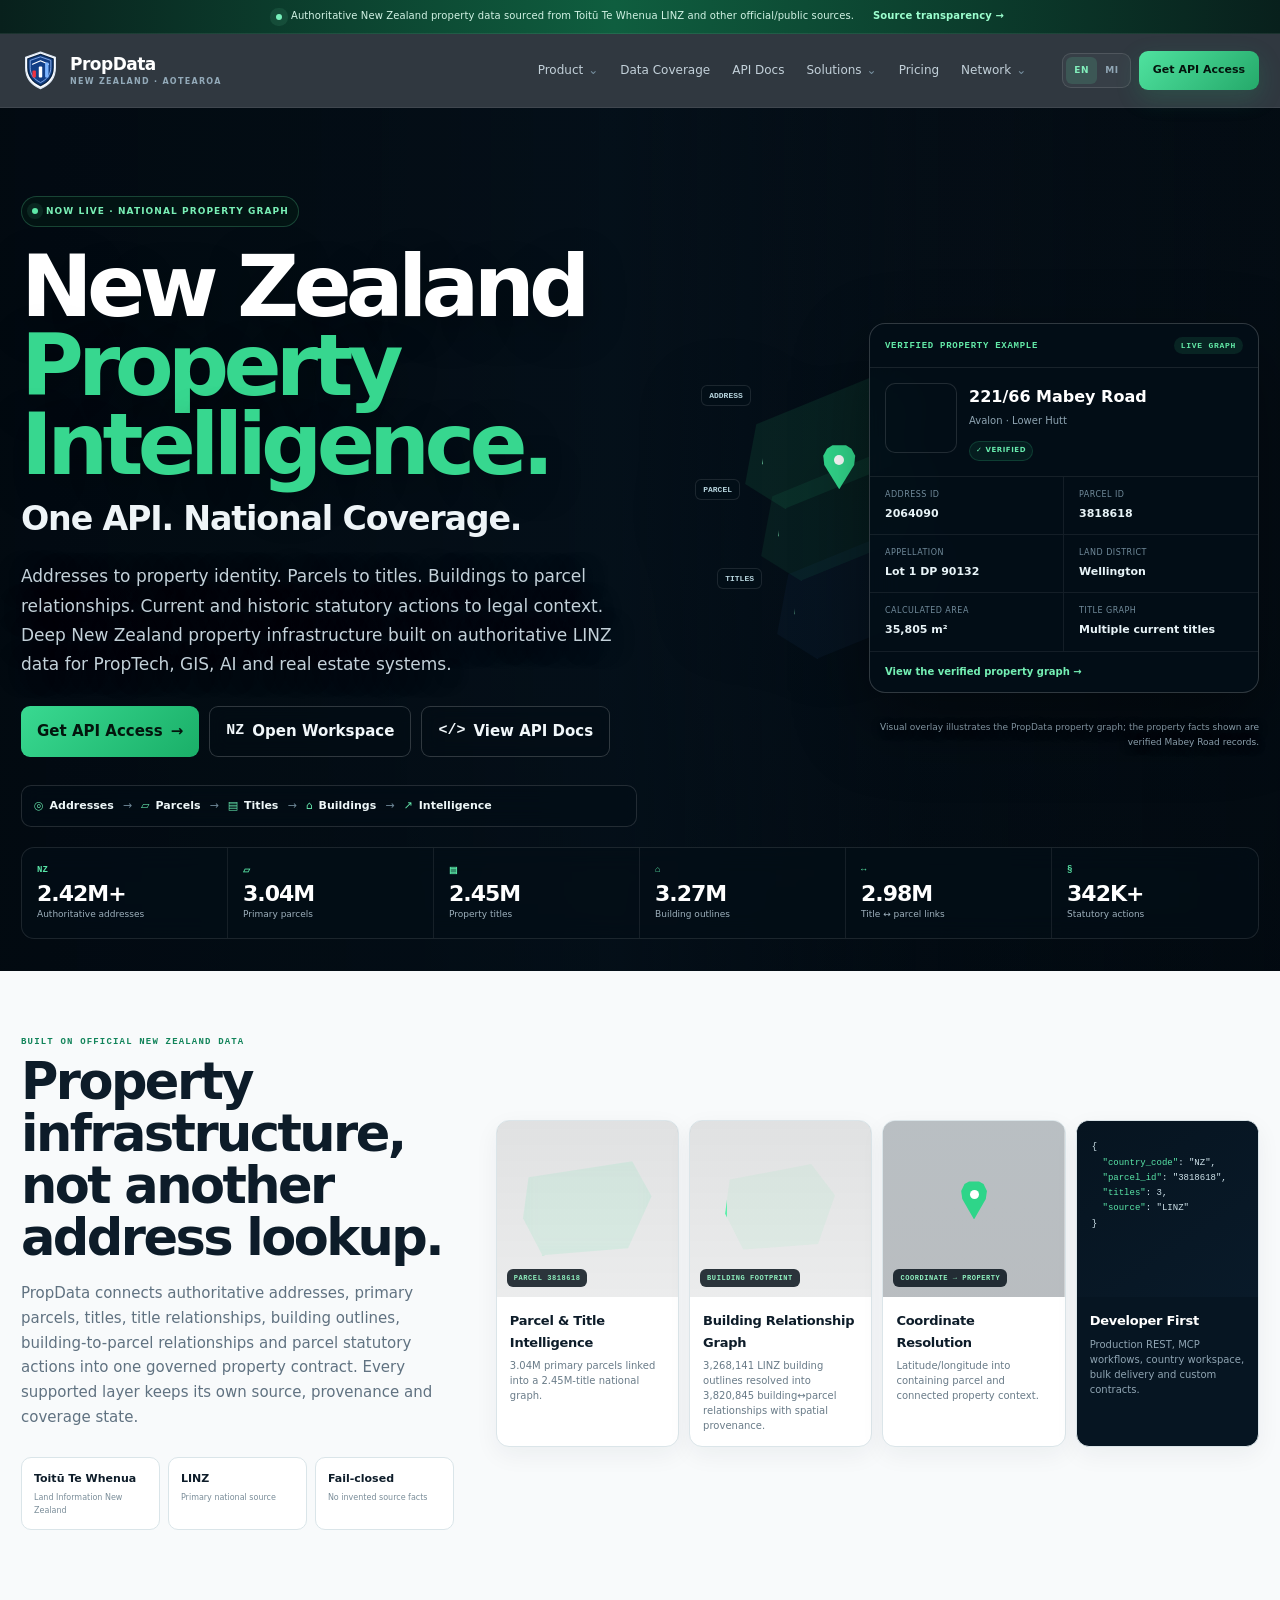
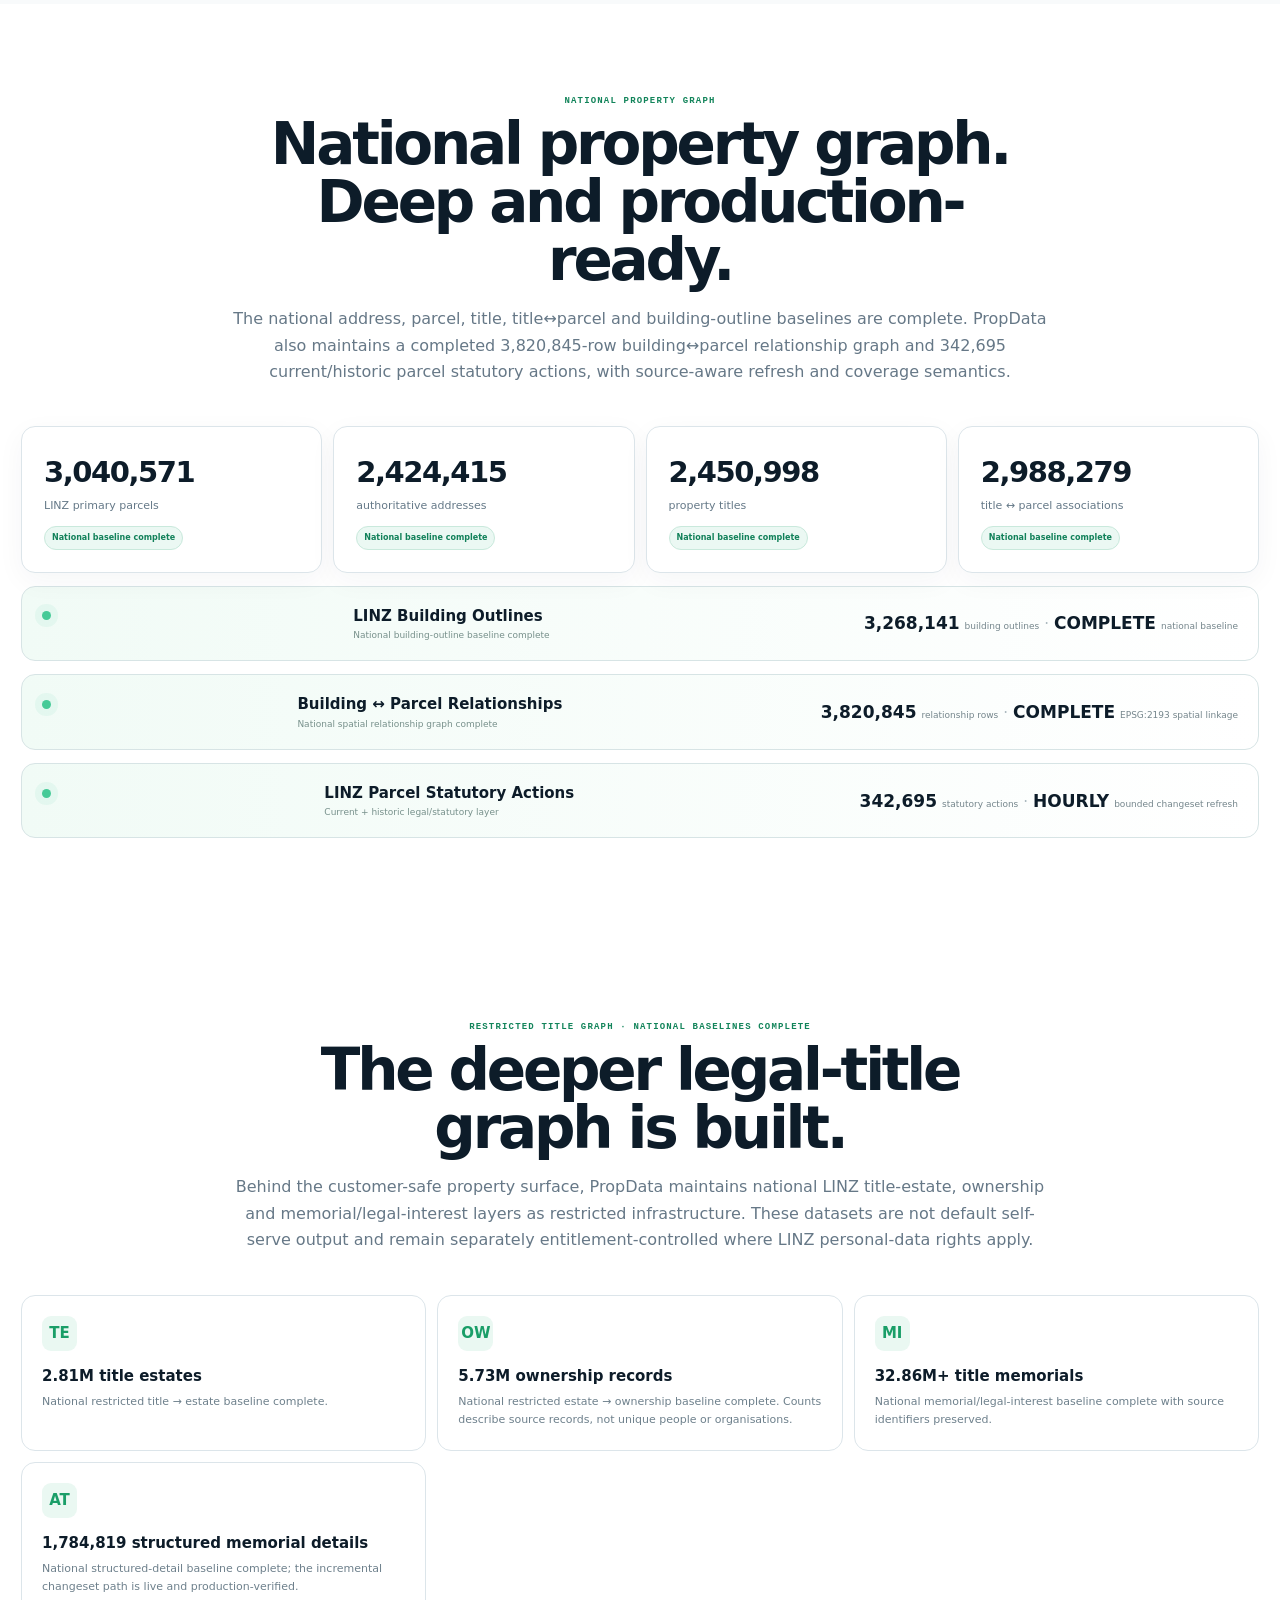
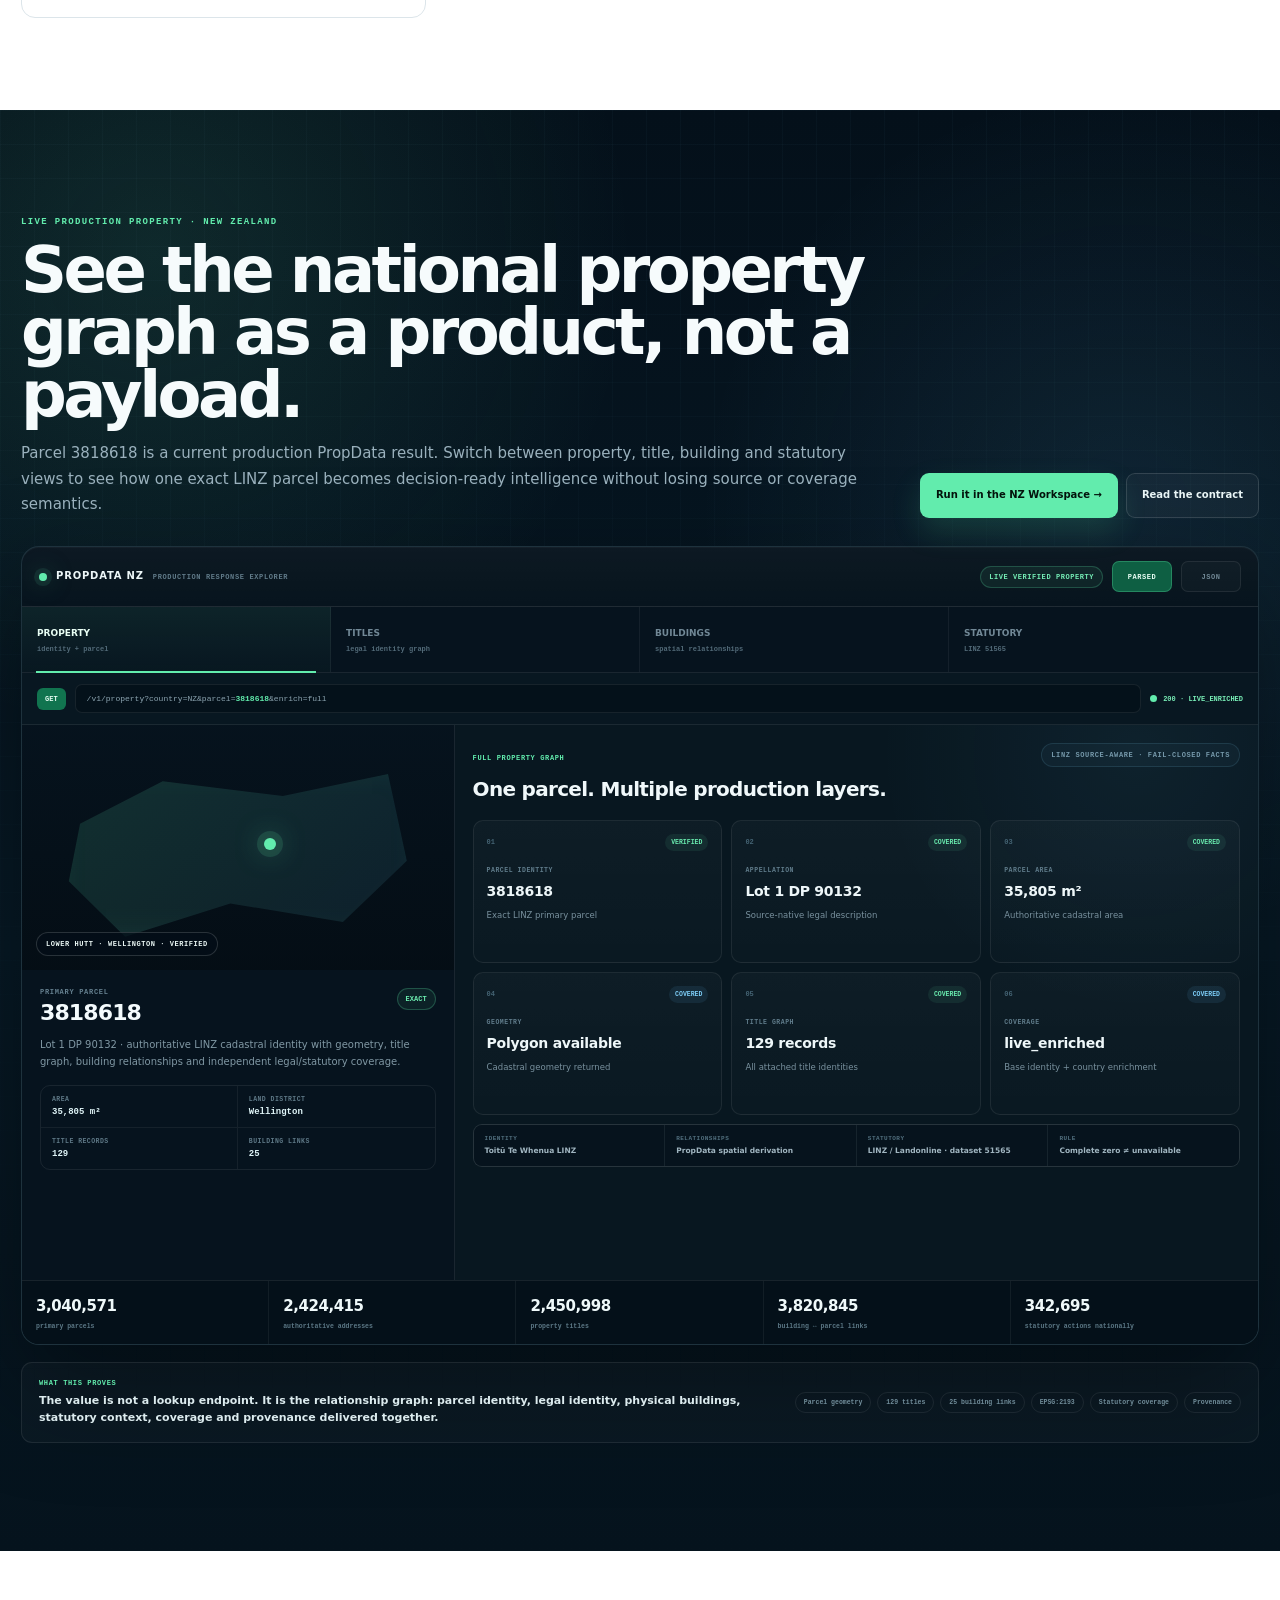
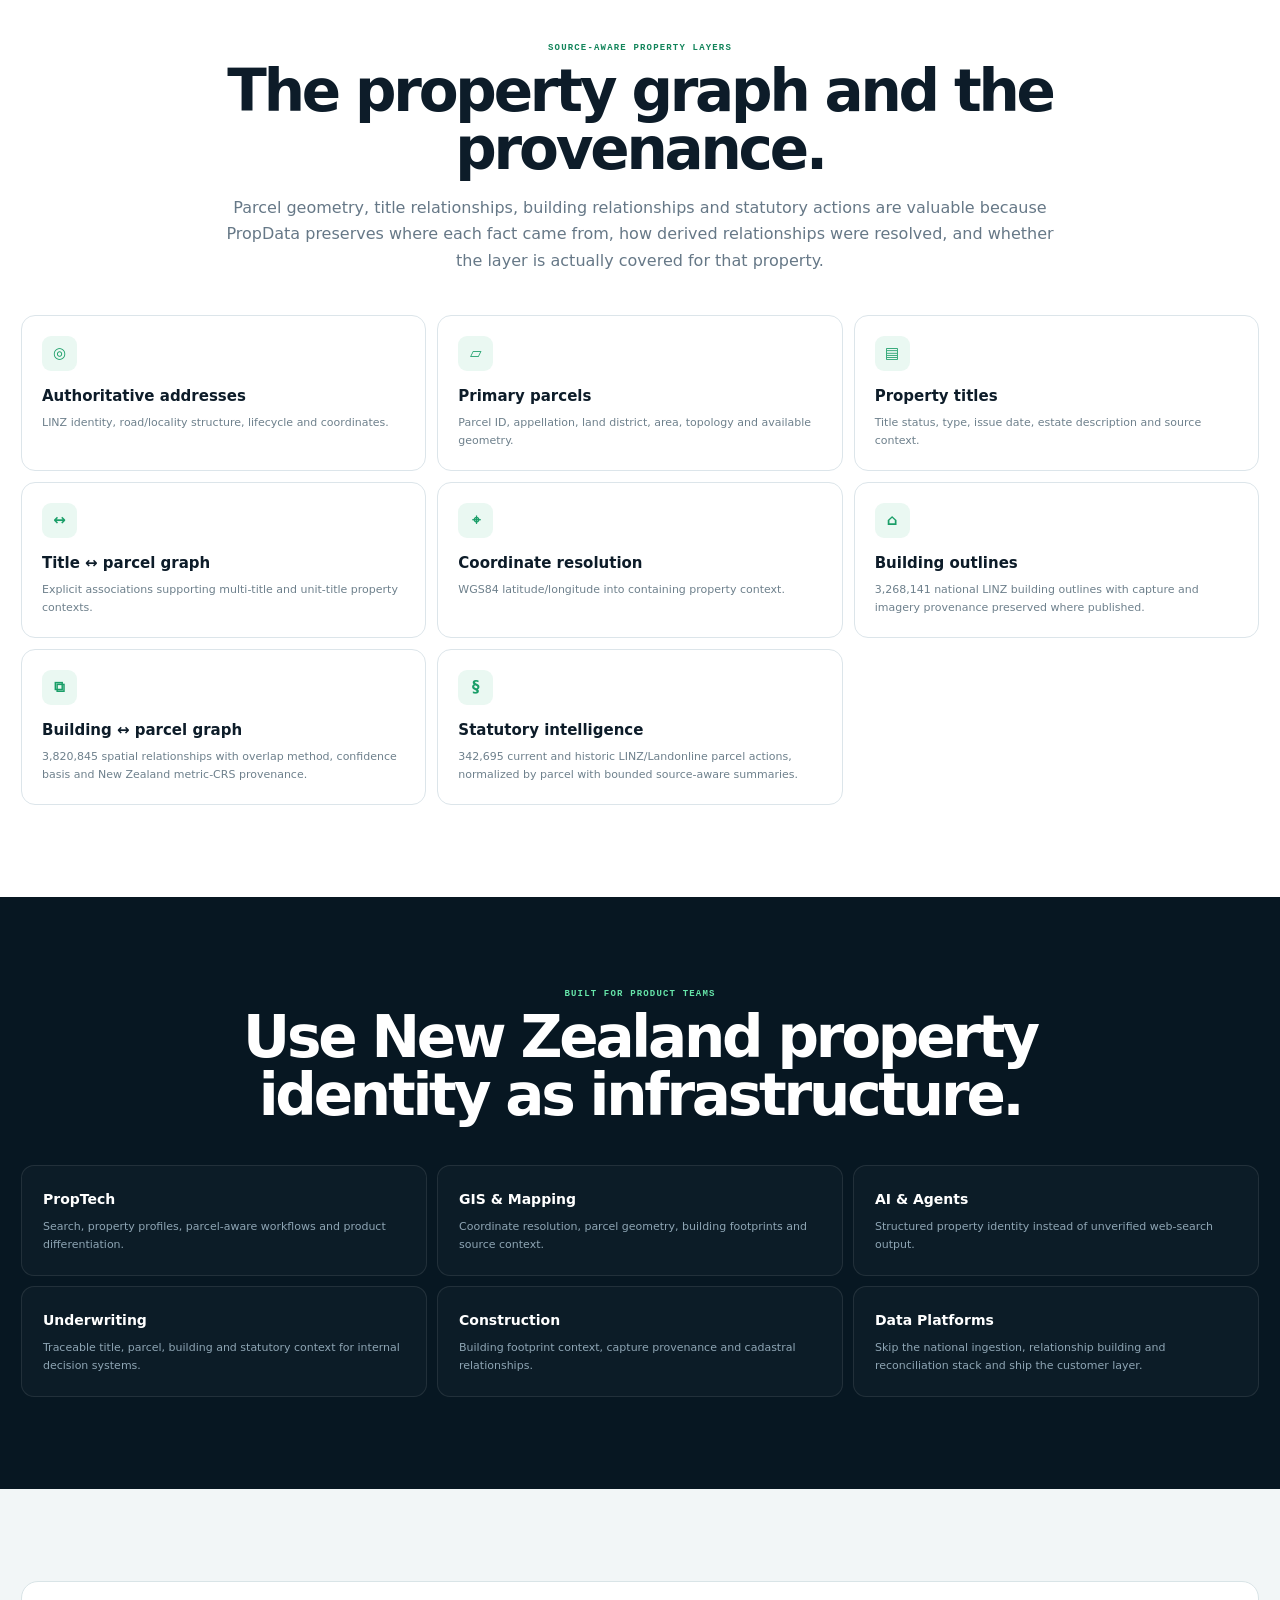
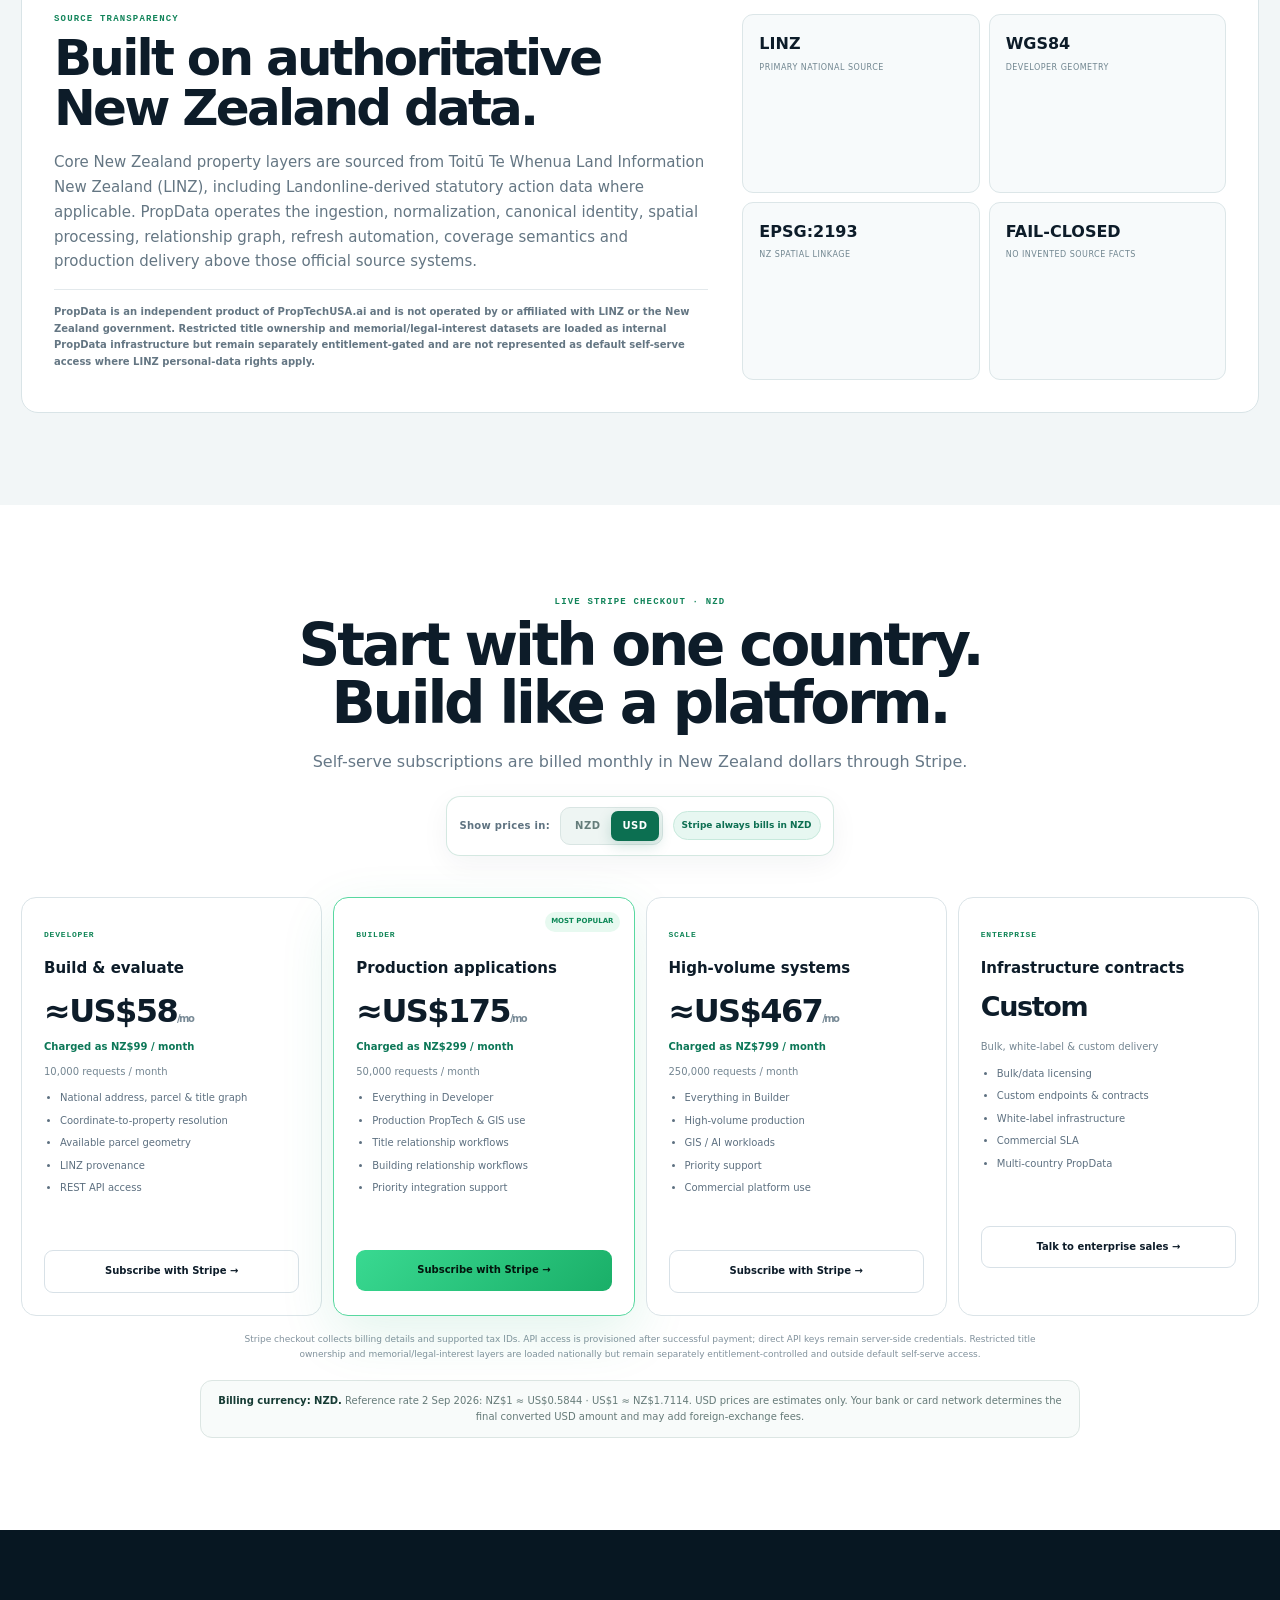
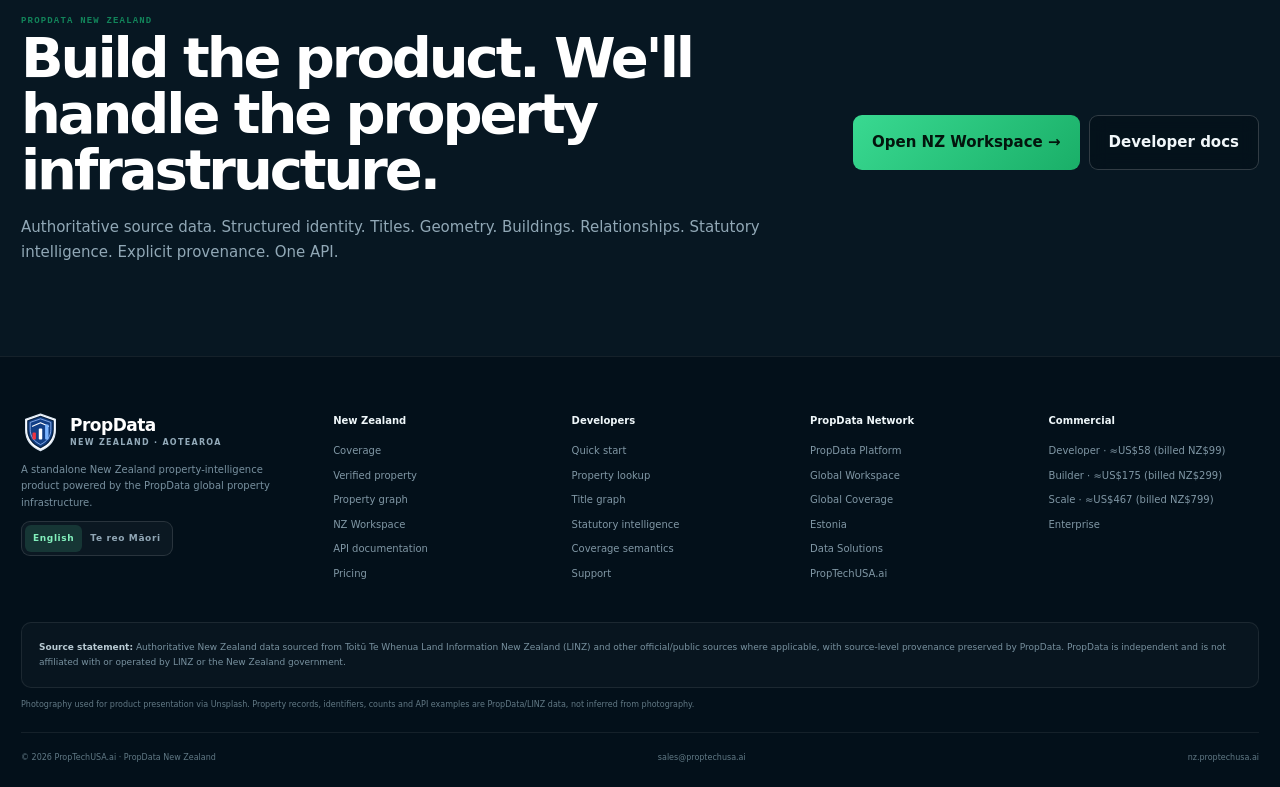
==== commit b696ffdf: "Align NZ static site with completed national graph posture" ====
--- a/index.html
+++ b/index.html
@@ -4,7 +4,7 @@
   <meta charset="utf-8">
   <meta name="viewport" content="width=device-width,initial-scale=1,viewport-fit=cover">
   <title>New Zealand Property Intelligence API | PropData New Zealand</title>
-  <meta name="description" content="National New Zealand property intelligence from authoritative Toitū Te Whenua LINZ data: 3.04M primary parcels, 2.42M addresses, 2.45M titles, 3.27M building outlines, 3.82M building-parcel relationships and 342,695 parcel statutory actions through one PropData API.">
+  <meta name="description" content="National New Zealand property intelligence from authoritative Toitū Te Whenua LINZ data: national addresses, parcels, titles, buildings and statutory intelligence, plus completed restricted title-estate, ownership and memorial/legal-interest baselines behind one governed PropData graph.">
   <meta name="robots" content="index,follow,max-image-preview:large,max-snippet:-1,max-video-preview:-1">
   <meta name="theme-color" content="#06111c">
   <meta name="application-name" content="PropData New Zealand">
@@ -24,13 +24,13 @@
   <meta property="og:locale:alternate" content="mi_NZ">
   <meta property="og:site_name" content="PropData New Zealand">
   <meta property="og:title" content="New Zealand Property Intelligence. One API. National Coverage.">
-  <meta property="og:description" content="National LINZ addresses, parcels, titles, buildings, property relationships and 342,695 parcel statutory actions—connected through one source-aware PropData API.">
+  <meta property="og:description" content="National LINZ addresses, parcels, titles, buildings and statutory intelligence, plus entitlement-gated title-estate, ownership and memorial/legal-interest infrastructure—connected through one source-aware PropData graph.">
   <meta property="og:url" content="https://nz.proptechusa.ai/">
   <meta property="og:image" content="https://images.unsplash.com/photo-1763603341638-e1b6c3804ba9?auto=format&amp;fit=crop&amp;w=1600&amp;q=90">
   <meta property="og:image:alt" content="Wellington, New Zealand harbour and city viewed from above.">
   <meta name="twitter:card" content="summary_large_image">
   <meta name="twitter:title" content="New Zealand Property Intelligence. One API. National Coverage.">
-  <meta name="twitter:description" content="Authoritative New Zealand property identity, titles, cadastral geometry, buildings, relationships and statutory intelligence through PropData.">
+  <meta name="twitter:description" content="Authoritative New Zealand property identity, titles, cadastral geometry, buildings, statutory intelligence and entitlement-gated ownership/legal-interest infrastructure through PropData.">
   <meta name="twitter:image" content="https://images.unsplash.com/photo-1763603341638-e1b6c3804ba9?auto=format&amp;fit=crop&amp;w=1600&amp;q=90">
 
   <script type="application/ld+json">
@@ -40,7 +40,7 @@
       {"@type":"WebSite","@id":"https://nz.proptechusa.ai/#website","url":"https://nz.proptechusa.ai/","name":"PropData New Zealand","description":"New Zealand property intelligence infrastructure for developers.","inLanguage":["en-NZ","mi-NZ"],"publisher":{"@id":"https://nz.proptechusa.ai/#organization"}},
       {"@type":"Organization","@id":"https://nz.proptechusa.ai/#organization","name":"PropTechUSA.ai","url":"https://proptechusa.ai/","email":"sales@proptechusa.ai","brand":{"@type":"Brand","name":"PropData"}},
       {"@type":["SoftwareApplication","Product"],"@id":"https://nz.proptechusa.ai/#product","name":"PropData New Zealand Property Intelligence API","alternateName":"PropData New Zealand","url":"https://nz.proptechusa.ai/","description":"A source-aware New Zealand property intelligence API connecting authoritative addresses, 3.04M primary parcels, 2.45M property titles, title-to-parcel relationships, coordinates, 3,268,141 national LINZ building outlines, 3,820,845 building-parcel relationships and 342,695 parcel statutory actions.","applicationCategory":"DeveloperApplication","operatingSystem":"Web API","areaServed":{"@type":"Country","name":"New Zealand","alternateName":"Aotearoa"},"provider":{"@id":"https://nz.proptechusa.ai/#organization"},"brand":{"@type":"Brand","name":"PropData"},"offers":[{"@type":"Offer","name":"Developer","price":"99","priceCurrency":"NZD","url":"https://buy.stripe.com/5kQ14neeGbuC09f0837wA0a","availability":"https://schema.org/InStock","category":"subscription"},{"@type":"Offer","name":"Builder","price":"299","priceCurrency":"NZD","url":"https://buy.stripe.com/6oU5kDgmO6aig8daMH7wA0b","availability":"https://schema.org/InStock","category":"subscription"},{"@type":"Offer","name":"Scale","price":"799","priceCurrency":"NZD","url":"https://buy.stripe.com/3cIdR9daC9mu1djdYT7wA0c","availability":"https://schema.org/InStock","category":"subscription"}]},
-      {"@type":"WebPage","@id":"https://nz.proptechusa.ai/#webpage","url":"https://nz.proptechusa.ai/","name":"New Zealand Property Intelligence API | PropData New Zealand","isPartOf":{"@id":"https://nz.proptechusa.ai/#website"},"about":{"@id":"https://nz.proptechusa.ai/#product"},"dateModified":"2026-09-04","inLanguage":["en-NZ","mi-NZ"]}
+      {"@type":"WebPage","@id":"https://nz.proptechusa.ai/#webpage","url":"https://nz.proptechusa.ai/","name":"New Zealand Property Intelligence API | PropData New Zealand","isPartOf":{"@id":"https://nz.proptechusa.ai/#website"},"about":{"@id":"https://nz.proptechusa.ai/#product"},"dateModified":"2026-09-13","inLanguage":["en-NZ","mi-NZ"]}
     ]
   }
   </script>
@@ -130,6 +130,11 @@
       <div class="building-progress complete" data-reveal style="grid-template-columns:minmax(0,1fr) auto;align-items:center"><div><span class="pulse"></span><b>LINZ Parcel Statutory Actions</b><small data-en="Current + historic legal/statutory layer" data-mi="Paparanga mahi ā-ture o nāianei me ngā mahi o mua">Current + historic legal/statutory layer</small></div><div class="progress-numbers"><b>342,695</b><span data-en="statutory actions" data-mi="mahi ā-ture">statutory actions</span><i>·</i><b>HOURLY</b><span data-en="bounded changeset refresh" data-mi="whakahou huringa here">bounded changeset refresh</span></div></div></div>
     </section>
 
+    <!-- NZ_POSTURE_2026_09_13 -->
+    <section class="section data-section" id="restricted-title-graph" data-posture="NZ_POSTURE_2026_09_13">
+      <div class="wrap"><div class="section-head centered" data-reveal><div class="kicker">RESTRICTED TITLE GRAPH · NATIONAL BASELINES COMPLETE</div><h2 data-en="The deeper legal-title graph is built." data-mi="Kua hangaia te whatunga taitara ture hōhonu.">The deeper legal-title graph is built.</h2><p>Behind the customer-safe property surface, PropData maintains national LINZ title-estate, ownership and memorial/legal-interest layers as restricted infrastructure. These datasets are not default self-serve output and remain separately entitlement-controlled where LINZ personal-data rights apply.</p></div><div class="data-cards" data-reveal><article><span>TE</span><h3>2.81M title estates</h3><p>National restricted title → estate baseline complete.</p></article><article><span>OW</span><h3>5.73M ownership records</h3><p>National restricted estate → ownership baseline complete. Counts describe source records, not unique people or organisations.</p></article><article><span>MI</span><h3>32.86M+ title memorials</h3><p>National memorial/legal-interest baseline complete with source identifiers preserved.</p></article><article><span>AT</span><h3>1,784,819 structured memorial details</h3><p>National structured-detail baseline complete; the incremental changeset path is live and production-verified.</p></article></div></div>
+    </section>
+
     <section class="section demo-section" id="demo">
       <div class="wrap"><div class="section-head" data-reveal><div class="kicker">VERIFIED IN THE PRODUCTION GRAPH</div><h2 data-en="One real property. Multiple authoritative layers." data-mi="Kotahi te rawa tūturu. He maha ngā paparanga whai mana.">One real property. Multiple authoritative layers.</h2><p data-en="The Mabey Road example is backed by normalized records already inside the New Zealand graph—not a marketing mock." data-mi="E tautokona ana te tauira o Mabey Road e ngā pūkete kua whakaraupapatia i roto tonu i te whatunga o Aotearoa—ehara i te tauira hokohoko tito.">The Mabey Road example is backed by normalized records already inside the New Zealand graph—not a marketing mock.</p></div>
         <div class="demo-grid">
@@ -158,14 +163,14 @@
 
     <section class="section use-cases-section" id="use-cases"><div class="wrap"><div class="section-head centered" data-reveal><div class="kicker">BUILT FOR PRODUCT TEAMS</div><h2 data-en="Use New Zealand property identity as infrastructure." data-mi="Whakamahia te tuakiri rawa o Aotearoa hei hanganga.">Use New Zealand property identity as infrastructure.</h2></div><div class="use-grid" data-reveal><article><b>PropTech</b><p>Search, property profiles, parcel-aware workflows and product differentiation.</p></article><article><b>GIS & Mapping</b><p>Coordinate resolution, parcel geometry, building footprints and source context.</p></article><article><b>AI & Agents</b><p>Structured property identity instead of unverified web-search output.</p></article><article><b>Underwriting</b><p>Traceable title, parcel, building and statutory context for internal decision systems.</p></article><article><b>Construction</b><p>Building footprint context, capture provenance and cadastral relationships.</p></article><article><b>Data Platforms</b><p>Skip the national ingestion, relationship building and reconciliation stack and ship the customer layer.</p></article></div></div></section>
 
-    <section class="section sources-section" id="sources"><div class="wrap source-panel" data-reveal><div><div class="kicker">SOURCE TRANSPARENCY</div><h2 data-en="Built on authoritative New Zealand data." data-mi="He mea hanga ki runga i ngā raraunga whai mana o Aotearoa.">Built on authoritative New Zealand data.</h2><p data-en="Core New Zealand property layers are sourced from Toitū Te Whenua Land Information New Zealand (LINZ), including Landonline-derived statutory action data where applicable. PropData operates the ingestion, normalization, canonical identity, spatial processing, relationship graph, refresh automation, coverage semantics and production delivery above those official source systems." data-mi="Ko ngā paparanga rawa matua o Aotearoa i ahu mai i Toitū Te Whenua Land Information New Zealand (LINZ), tae atu ki ngā raraunga mahi ā-ture nō Landonline ina hāngai. Ka whakahaere a PropData i te uta raraunga, te whakaraupapa, te tuakiri matua, te tukatuka mokowā, te whatunga hononga, te whakahou aunoa, ngā tikanga kapi me te tukunga whakaputa ki runga ake i aua puna whai mana.">Core New Zealand property layers are sourced from Toitū Te Whenua Land Information New Zealand (LINZ), including Landonline-derived statutory action data where applicable. PropData operates the ingestion, normalization, canonical identity, spatial processing, relationship graph, refresh automation, coverage semantics and production delivery above those official source systems.</p><p class="disclaimer"><strong>PropData is an independent product of PropTechUSA.ai and is not operated by or affiliated with LINZ or the New Zealand government. Personal-data datasets remain separately entitlement-gated where LINZ requires it.</strong></p></div><div class="source-badges"><div><strong>LINZ</strong><span>PRIMARY NATIONAL SOURCE</span></div><div><strong>WGS84</strong><span>DEVELOPER GEOMETRY</span></div><div><strong>EPSG:2193</strong><span>NZ SPATIAL LINKAGE</span></div><div><strong>FAIL-CLOSED</strong><span>NO INVENTED SOURCE FACTS</span></div></div></div></section>
+    <section class="section sources-section" id="sources"><div class="wrap source-panel" data-reveal><div><div class="kicker">SOURCE TRANSPARENCY</div><h2 data-en="Built on authoritative New Zealand data." data-mi="He mea hanga ki runga i ngā raraunga whai mana o Aotearoa.">Built on authoritative New Zealand data.</h2><p data-en="Core New Zealand property layers are sourced from Toitū Te Whenua Land Information New Zealand (LINZ), including Landonline-derived statutory action data where applicable. PropData operates the ingestion, normalization, canonical identity, spatial processing, relationship graph, refresh automation, coverage semantics and production delivery above those official source systems." data-mi="Ko ngā paparanga rawa matua o Aotearoa i ahu mai i Toitū Te Whenua Land Information New Zealand (LINZ), tae atu ki ngā raraunga mahi ā-ture nō Landonline ina hāngai. Ka whakahaere a PropData i te uta raraunga, te whakaraupapa, te tuakiri matua, te tukatuka mokowā, te whatunga hononga, te whakahou aunoa, ngā tikanga kapi me te tukunga whakaputa ki runga ake i aua puna whai mana.">Core New Zealand property layers are sourced from Toitū Te Whenua Land Information New Zealand (LINZ), including Landonline-derived statutory action data where applicable. PropData operates the ingestion, normalization, canonical identity, spatial processing, relationship graph, refresh automation, coverage semantics and production delivery above those official source systems.</p><p class="disclaimer"><strong>PropData is an independent product of PropTechUSA.ai and is not operated by or affiliated with LINZ or the New Zealand government. Restricted title ownership and memorial datasets are loaded as internal PropData infrastructure but remain separately entitlement-gated and are not represented as default self-serve access where LINZ personal-data rights apply.</strong></p></div><div class="source-badges"><div><strong>LINZ</strong><span>PRIMARY NATIONAL SOURCE</span></div><div><strong>WGS84</strong><span>DEVELOPER GEOMETRY</span></div><div><strong>EPSG:2193</strong><span>NZ SPATIAL LINKAGE</span></div><div><strong>FAIL-CLOSED</strong><span>NO INVENTED SOURCE FACTS</span></div></div></div></section>
 
     <section class="section pricing-section" id="pricing"><div class="wrap"><div class="section-head centered" data-reveal><div class="kicker">LIVE STRIPE CHECKOUT · NZD</div><h2 data-en="Start with one country. Build like a platform." data-mi="Tīmata ki tētahi whenua. Hanga pēnei i tētahi tūāpapa.">Start with one country. Build like a platform.</h2><p data-en="Self-serve subscriptions are billed monthly in New Zealand dollars through Stripe." data-mi="Ka utua ngā ohaurunga ratonga-whaiaro ia marama ki ngā tāra o Aotearoa mā Stripe.">Self-serve subscriptions are billed monthly in New Zealand dollars through Stripe.</p></div><div class="pricing-grid" data-reveal>
       <article class="plan"><span class="plan-kicker">DEVELOPER</span><h3>Build & evaluate</h3><div class="price">NZ$99<small>/mo</small></div><p>10,000 requests / month</p><ul><li>National address, parcel & title graph</li><li>Coordinate-to-property resolution</li><li>Available parcel geometry</li><li>LINZ provenance</li><li>REST API access</li></ul><a class="btn checkout" href="https://buy.stripe.com/5kQ14neeGbuC09f0837wA0a" rel="nofollow">Subscribe with Stripe →</a></article>
       <article class="plan featured"><span class="popular">MOST POPULAR</span><span class="plan-kicker">BUILDER</span><h3>Production applications</h3><div class="price">NZ$299<small>/mo</small></div><p>50,000 requests / month</p><ul><li>Everything in Developer</li><li>Production PropTech & GIS use</li><li>Title relationship workflows</li><li>Building relationship workflows</li><li>Priority integration support</li></ul><a class="btn checkout primary" href="https://buy.stripe.com/6oU5kDgmO6aig8daMH7wA0b" rel="nofollow">Subscribe with Stripe →</a></article>
       <article class="plan"><span class="plan-kicker">SCALE</span><h3>High-volume systems</h3><div class="price">NZ$799<small>/mo</small></div><p>250,000 requests / month</p><ul><li>Everything in Builder</li><li>High-volume production</li><li>GIS / AI workloads</li><li>Priority support</li><li>Commercial platform use</li></ul><a class="btn checkout" href="https://buy.stripe.com/3cIdR9daC9mu1djdYT7wA0c" rel="nofollow">Subscribe with Stripe →</a></article>
       <article class="plan enterprise" id="enterprise"><span class="plan-kicker">ENTERPRISE</span><h3>Infrastructure contracts</h3><div class="price custom">Custom</div><p>Bulk, white-label & custom delivery</p><ul><li>Bulk/data licensing</li><li>Custom endpoints & contracts</li><li>White-label infrastructure</li><li>Commercial SLA</li><li>Multi-country PropData</li></ul><a class="btn checkout" href="mailto:sales@proptechusa.ai?subject=PropData%20New%20Zealand%20Enterprise">Talk to enterprise sales →</a></article>
-      </div><p class="pricing-note">Stripe checkout collects billing details and supported tax IDs. API access is provisioned after successful payment; direct API keys remain server-side credentials. Restricted personal-data layers remain separately entitlement-controlled.</p></div></section>
+      </div><p class="pricing-note">Stripe checkout collects billing details and supported tax IDs. API access is provisioned after successful payment; direct API keys remain server-side credentials. Restricted title ownership and memorial/legal-interest layers are loaded nationally but remain separately entitlement-controlled and outside default self-serve access.</p></div></section>
 
     <section class="final-cta"><div class="wrap cta-panel" data-reveal><div><span class="kicker">PROPDATA NEW ZEALAND</span><h2 data-en="Build the product. We'll handle the property infrastructure." data-mi="Hangaia te hua. Mā mātou te hanganga rawa e whakahaere.">Build the product. We'll handle the property infrastructure.</h2><p data-en="Authoritative source data. Structured identity. Titles. Geometry. Buildings. Relationships. Statutory intelligence. Explicit provenance. One API." data-mi="Raraunga puna whai mana. Tuakiri kua whakaraupapatia. Taitara. Āhuahanga. Whare. Hononga. Mōhiotanga ā-ture. Takenga mārama. Kotahi te API.">Authoritative source data. Structured identity. Titles. Geometry. Buildings. Relationships. Statutory intelligence. Explicit provenance. One API.</p></div><div><a class="btn primary large" href="/workspace">Open NZ Workspace →</a><a class="btn ghost large" href="/docs">Developer docs</a></div></div></section>
   </main>
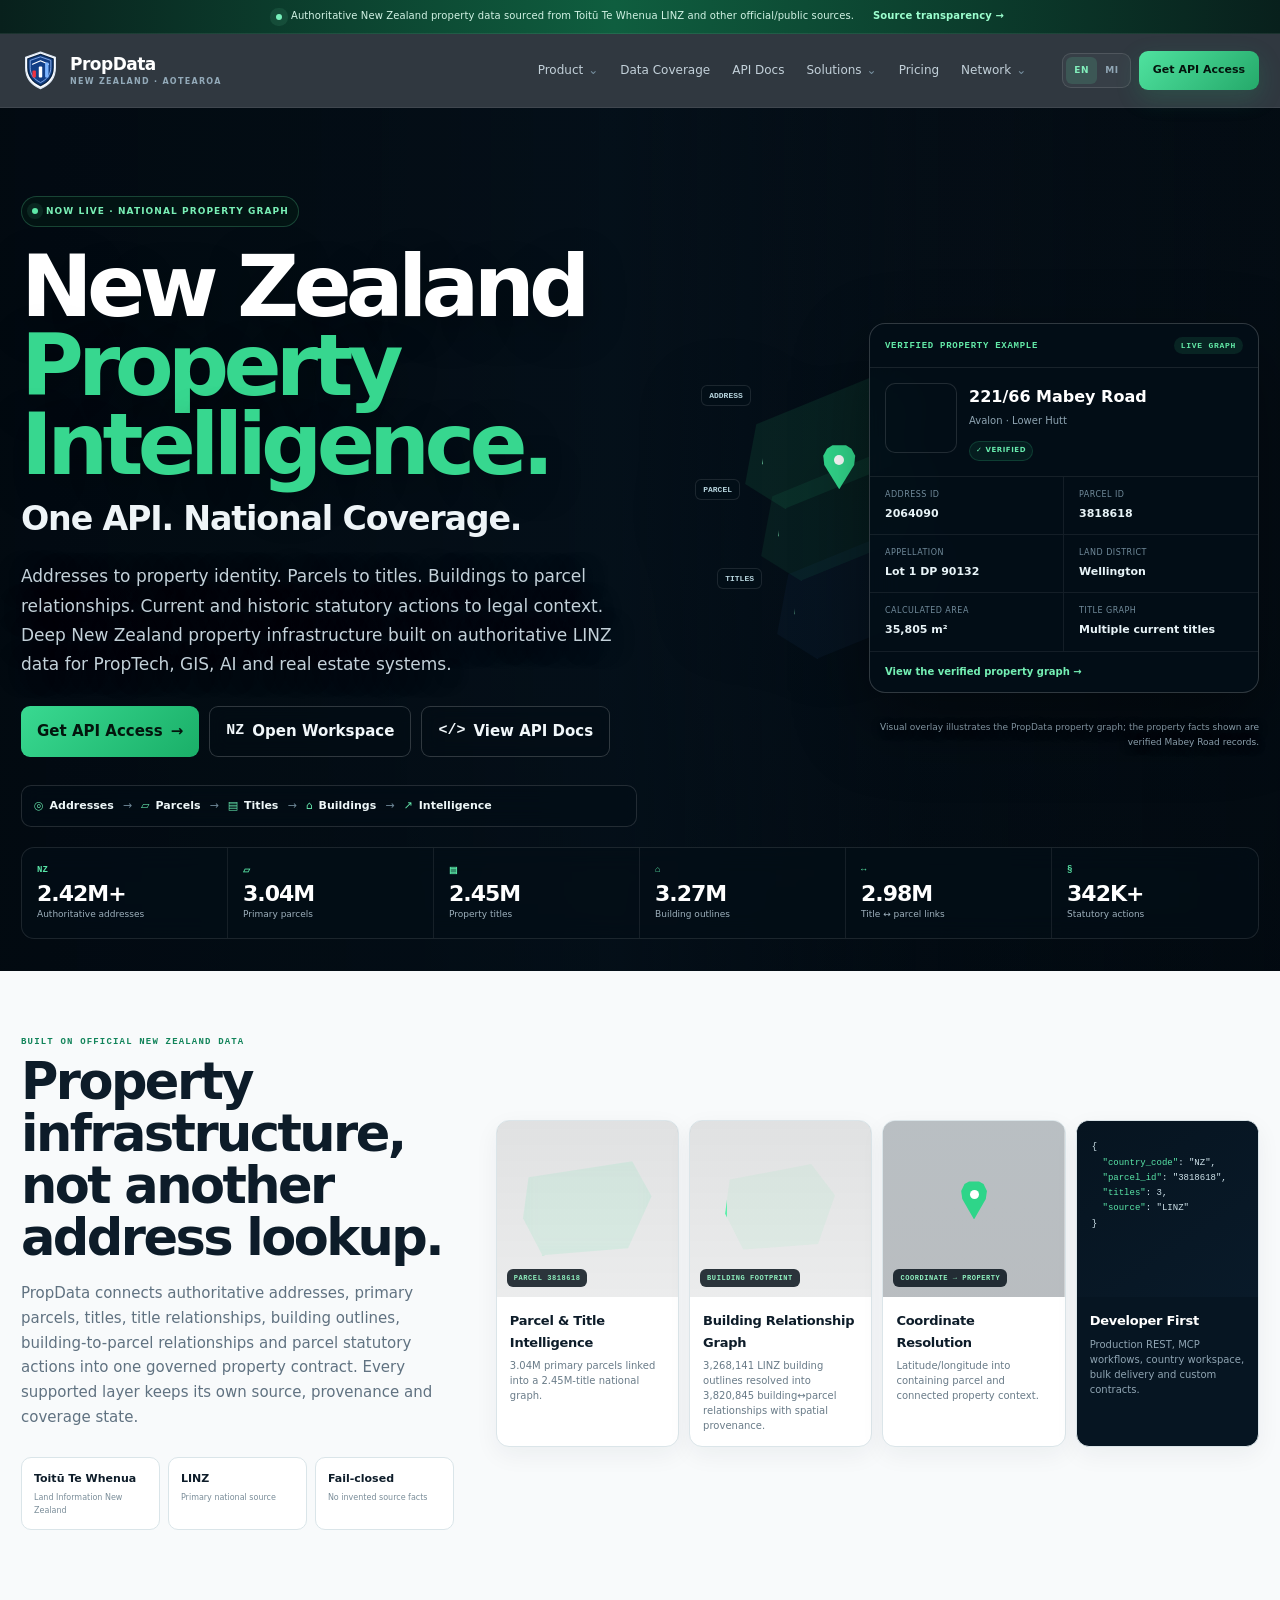
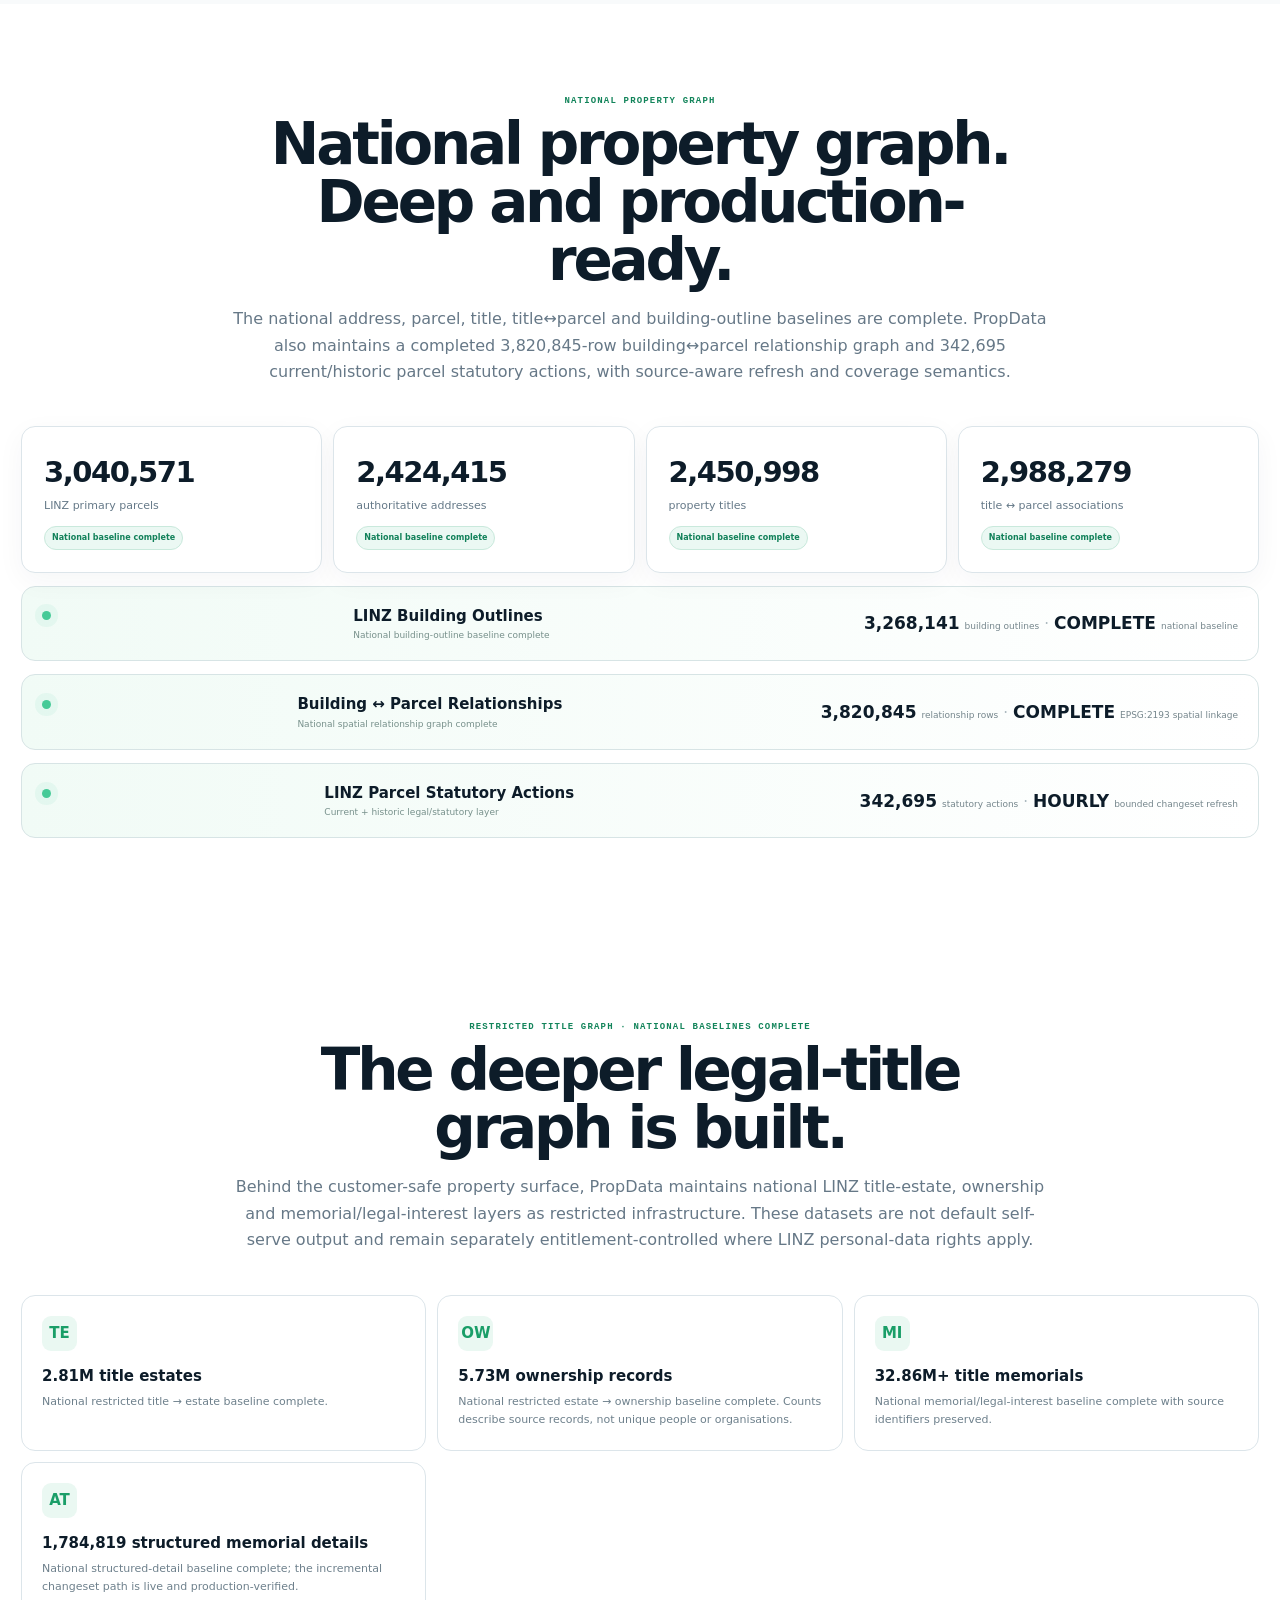
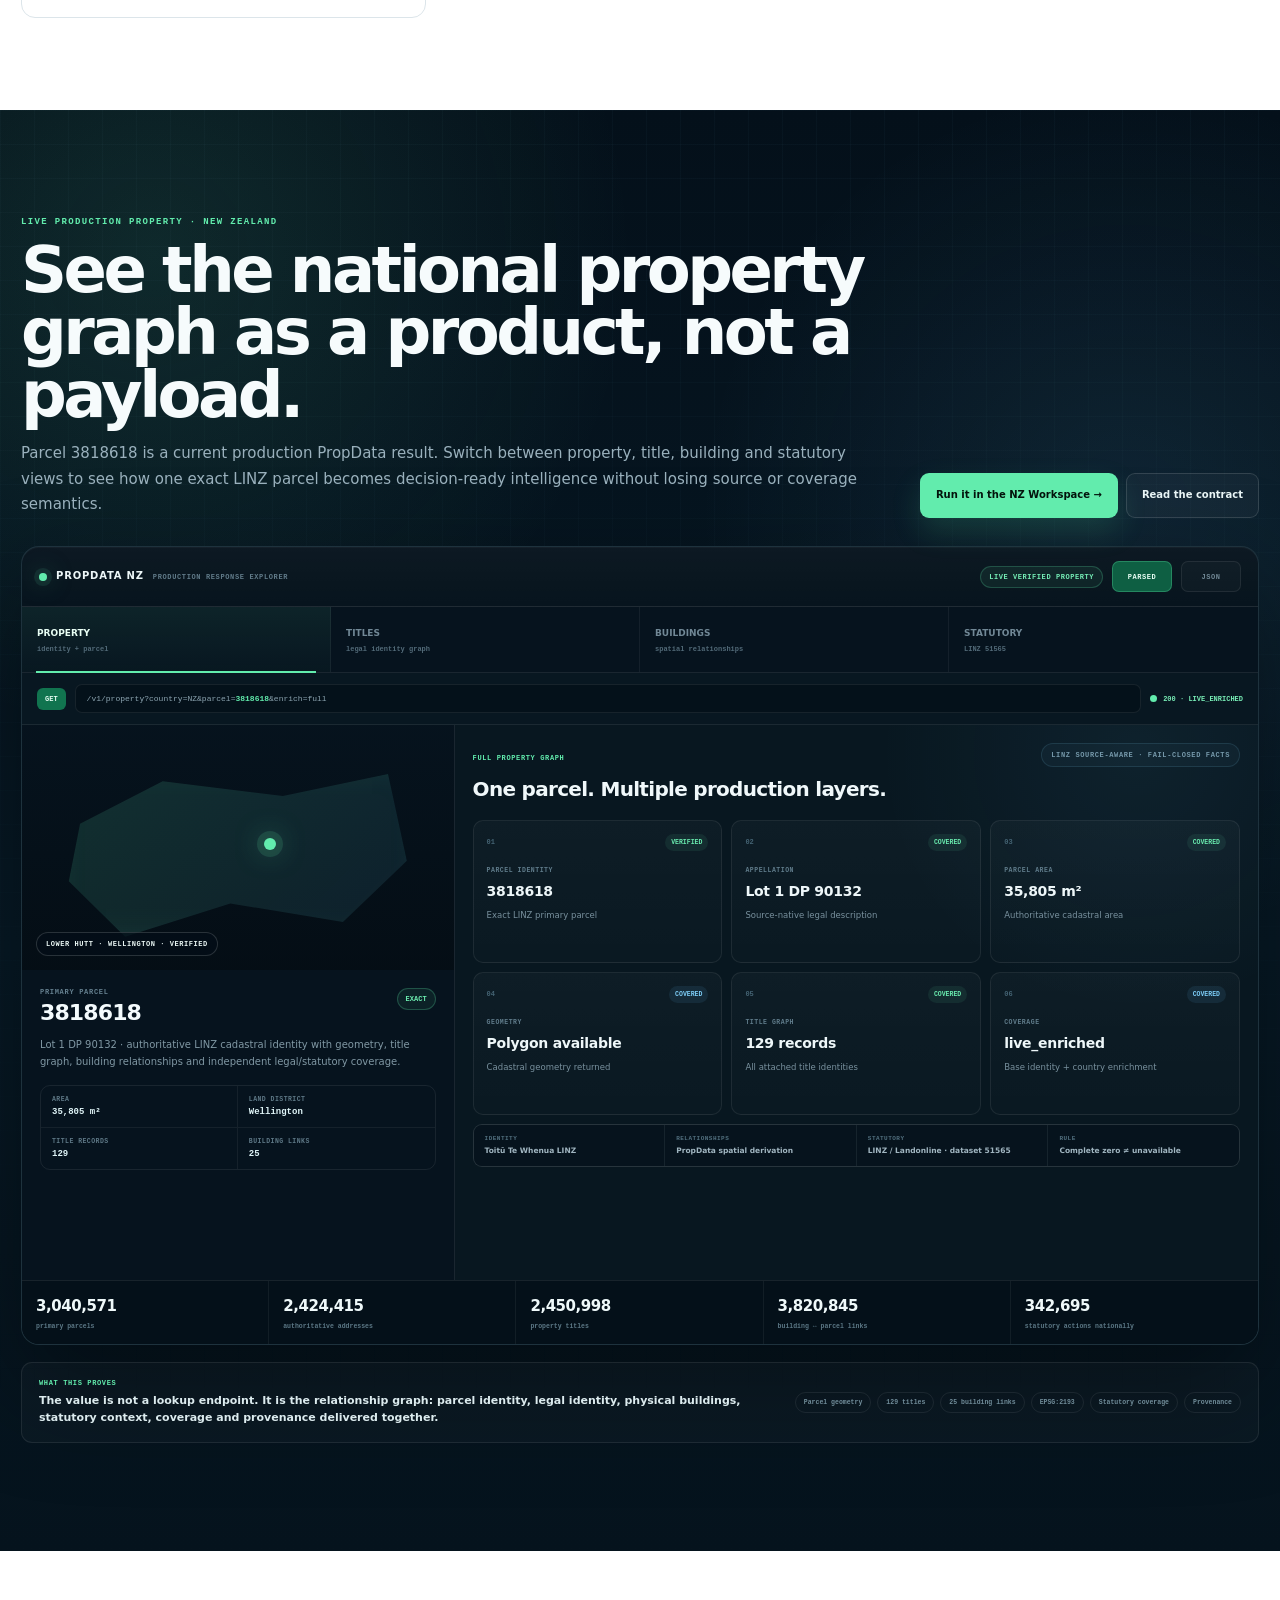
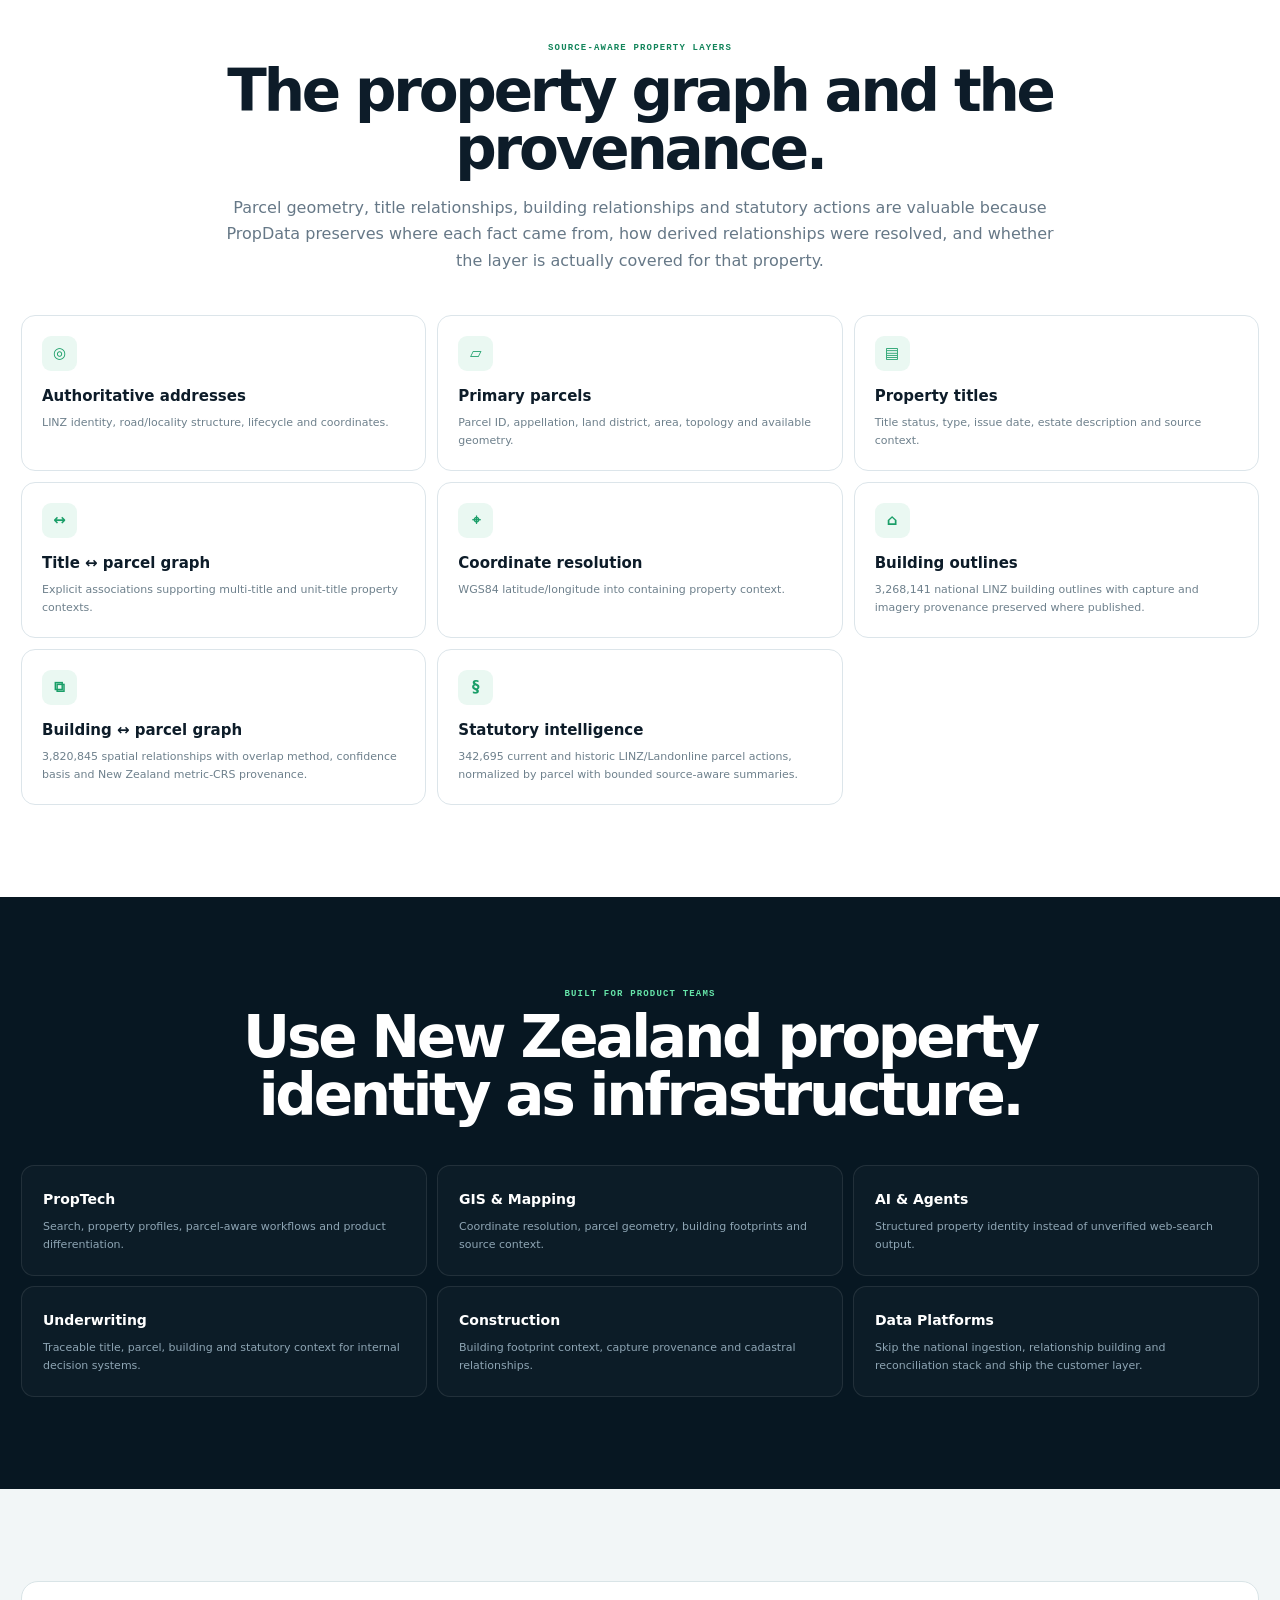
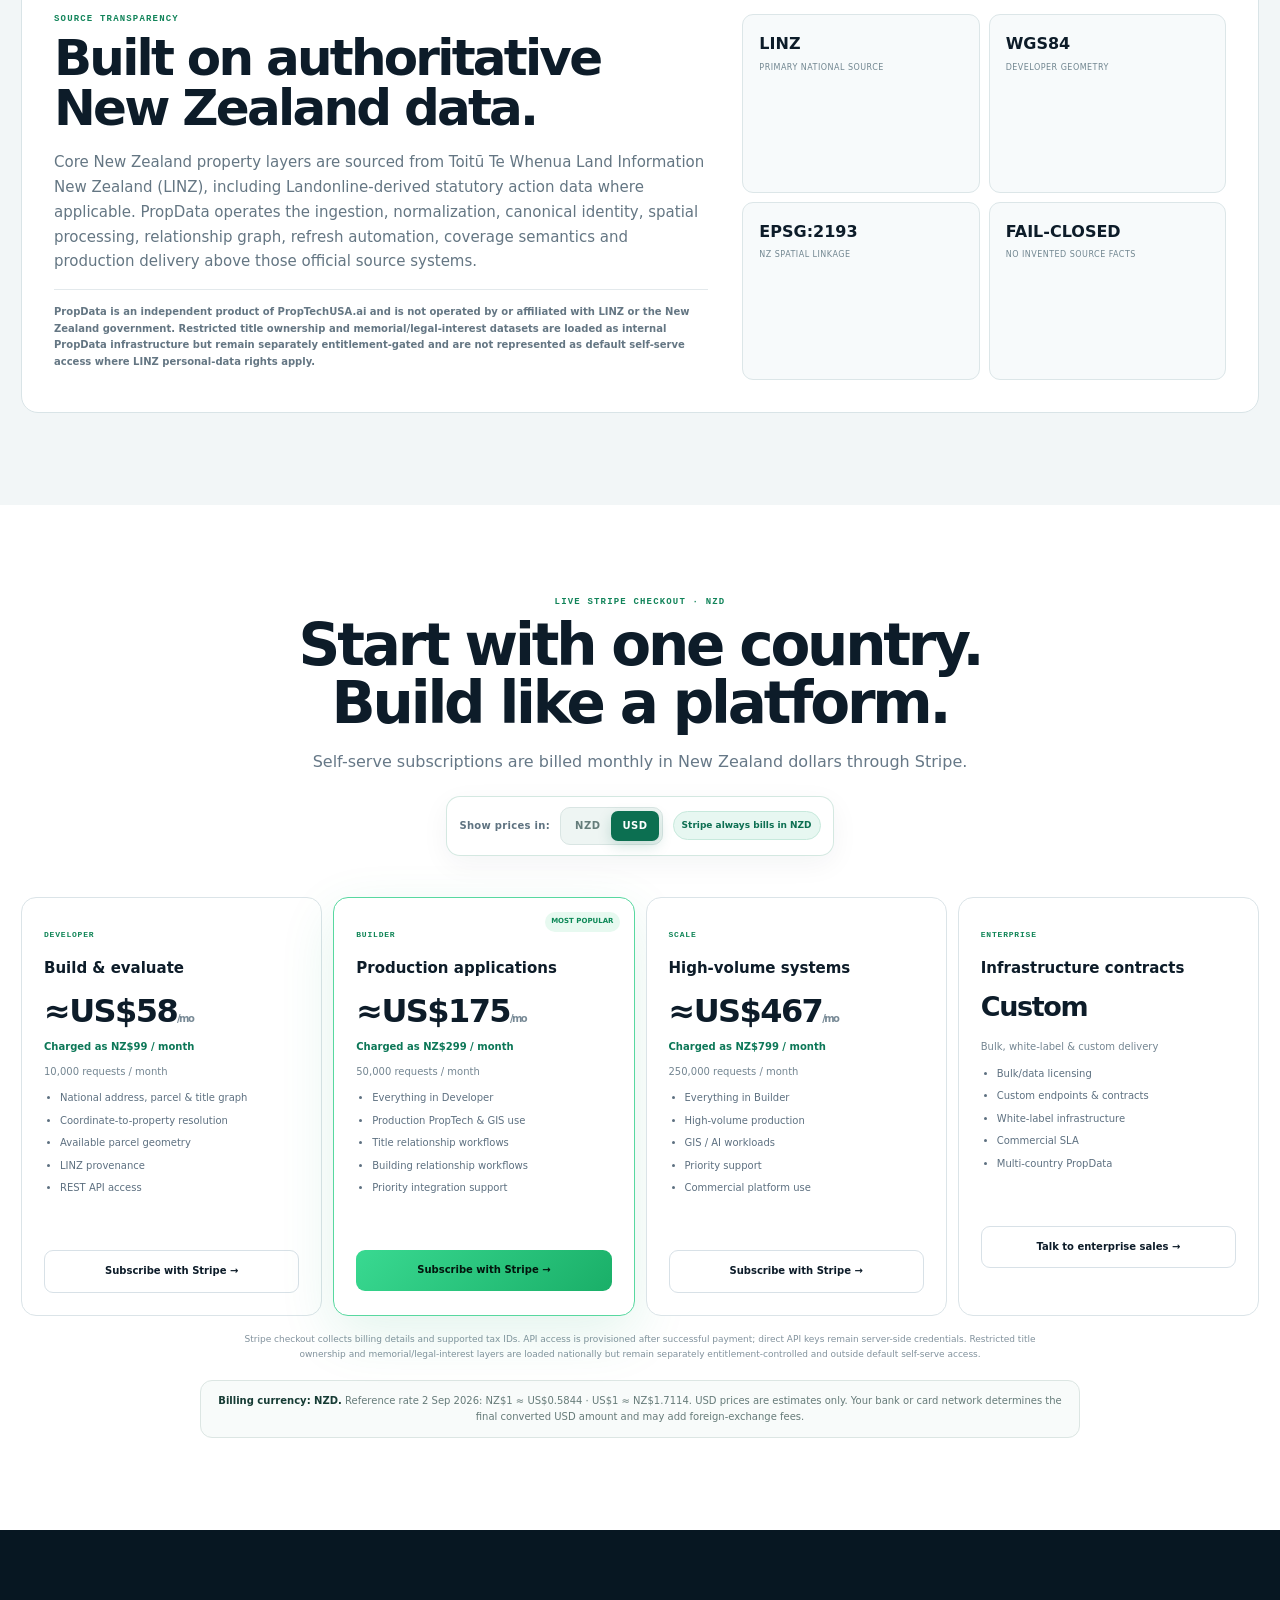
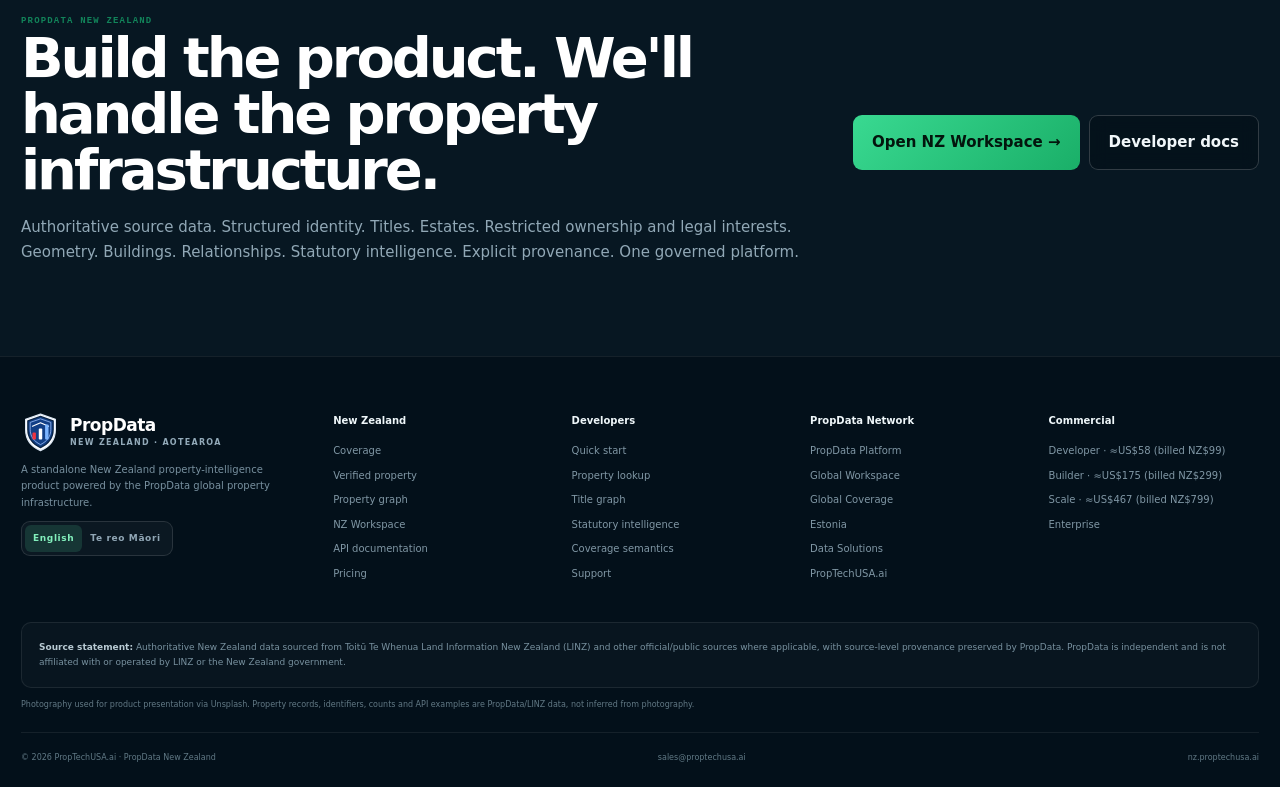
==== commit bd9ca5c5: "Finalize NZ site for completed national graph posture" ====
--- a/index.html
+++ b/index.html
@@ -3,7 +3,7 @@
 <head>
   <meta charset="utf-8">
   <meta name="viewport" content="width=device-width,initial-scale=1,viewport-fit=cover">
-  <title>New Zealand Property Intelligence API | PropData New Zealand</title>
+  <title>New Zealand Property Intelligence | National Property & Legal-Title Graph | PropData</title>
   <meta name="description" content="National New Zealand property intelligence from authoritative Toitū Te Whenua LINZ data: national addresses, parcels, titles, buildings and statutory intelligence, plus completed restricted title-estate, ownership and memorial/legal-interest baselines behind one governed PropData graph.">
   <meta name="robots" content="index,follow,max-image-preview:large,max-snippet:-1,max-video-preview:-1">
   <meta name="theme-color" content="#06111c">
@@ -39,7 +39,7 @@
     "@graph":[
       {"@type":"WebSite","@id":"https://nz.proptechusa.ai/#website","url":"https://nz.proptechusa.ai/","name":"PropData New Zealand","description":"New Zealand property intelligence infrastructure for developers.","inLanguage":["en-NZ","mi-NZ"],"publisher":{"@id":"https://nz.proptechusa.ai/#organization"}},
       {"@type":"Organization","@id":"https://nz.proptechusa.ai/#organization","name":"PropTechUSA.ai","url":"https://proptechusa.ai/","email":"sales@proptechusa.ai","brand":{"@type":"Brand","name":"PropData"}},
-      {"@type":["SoftwareApplication","Product"],"@id":"https://nz.proptechusa.ai/#product","name":"PropData New Zealand Property Intelligence API","alternateName":"PropData New Zealand","url":"https://nz.proptechusa.ai/","description":"A source-aware New Zealand property intelligence API connecting authoritative addresses, 3.04M primary parcels, 2.45M property titles, title-to-parcel relationships, coordinates, 3,268,141 national LINZ building outlines, 3,820,845 building-parcel relationships and 342,695 parcel statutory actions.","applicationCategory":"DeveloperApplication","operatingSystem":"Web API","areaServed":{"@type":"Country","name":"New Zealand","alternateName":"Aotearoa"},"provider":{"@id":"https://nz.proptechusa.ai/#organization"},"brand":{"@type":"Brand","name":"PropData"},"offers":[{"@type":"Offer","name":"Developer","price":"99","priceCurrency":"NZD","url":"https://buy.stripe.com/5kQ14neeGbuC09f0837wA0a","availability":"https://schema.org/InStock","category":"subscription"},{"@type":"Offer","name":"Builder","price":"299","priceCurrency":"NZD","url":"https://buy.stripe.com/6oU5kDgmO6aig8daMH7wA0b","availability":"https://schema.org/InStock","category":"subscription"},{"@type":"Offer","name":"Scale","price":"799","priceCurrency":"NZD","url":"https://buy.stripe.com/3cIdR9daC9mu1djdYT7wA0c","availability":"https://schema.org/InStock","category":"subscription"}]},
+      {"@type":["SoftwareApplication","Product"],"@id":"https://nz.proptechusa.ai/#product","name":"PropData New Zealand Property Intelligence API","alternateName":"PropData New Zealand","url":"https://nz.proptechusa.ai/","description":"A source-aware New Zealand property intelligence graph connecting authoritative addresses, parcels, titles, buildings and statutory actions, with completed restricted national title-estate, ownership and memorial/legal-interest layers maintained behind separate entitlements.","applicationCategory":"DeveloperApplication","operatingSystem":"Web API","areaServed":{"@type":"Country","name":"New Zealand","alternateName":"Aotearoa"},"provider":{"@id":"https://nz.proptechusa.ai/#organization"},"brand":{"@type":"Brand","name":"PropData"},"offers":[{"@type":"Offer","name":"Developer","price":"99","priceCurrency":"NZD","url":"https://buy.stripe.com/5kQ14neeGbuC09f0837wA0a","availability":"https://schema.org/InStock","category":"subscription"},{"@type":"Offer","name":"Builder","price":"299","priceCurrency":"NZD","url":"https://buy.stripe.com/6oU5kDgmO6aig8daMH7wA0b","availability":"https://schema.org/InStock","category":"subscription"},{"@type":"Offer","name":"Scale","price":"799","priceCurrency":"NZD","url":"https://buy.stripe.com/3cIdR9daC9mu1djdYT7wA0c","availability":"https://schema.org/InStock","category":"subscription"}]},
       {"@type":"WebPage","@id":"https://nz.proptechusa.ai/#webpage","url":"https://nz.proptechusa.ai/","name":"New Zealand Property Intelligence API | PropData New Zealand","isPartOf":{"@id":"https://nz.proptechusa.ai/#website"},"about":{"@id":"https://nz.proptechusa.ai/#product"},"dateModified":"2026-09-13","inLanguage":["en-NZ","mi-NZ"]}
     ]
   }
@@ -172,7 +172,7 @@
       <article class="plan enterprise" id="enterprise"><span class="plan-kicker">ENTERPRISE</span><h3>Infrastructure contracts</h3><div class="price custom">Custom</div><p>Bulk, white-label & custom delivery</p><ul><li>Bulk/data licensing</li><li>Custom endpoints & contracts</li><li>White-label infrastructure</li><li>Commercial SLA</li><li>Multi-country PropData</li></ul><a class="btn checkout" href="mailto:sales@proptechusa.ai?subject=PropData%20New%20Zealand%20Enterprise">Talk to enterprise sales →</a></article>
       </div><p class="pricing-note">Stripe checkout collects billing details and supported tax IDs. API access is provisioned after successful payment; direct API keys remain server-side credentials. Restricted title ownership and memorial/legal-interest layers are loaded nationally but remain separately entitlement-controlled and outside default self-serve access.</p></div></section>
 
-    <section class="final-cta"><div class="wrap cta-panel" data-reveal><div><span class="kicker">PROPDATA NEW ZEALAND</span><h2 data-en="Build the product. We'll handle the property infrastructure." data-mi="Hangaia te hua. Mā mātou te hanganga rawa e whakahaere.">Build the product. We'll handle the property infrastructure.</h2><p data-en="Authoritative source data. Structured identity. Titles. Geometry. Buildings. Relationships. Statutory intelligence. Explicit provenance. One API." data-mi="Raraunga puna whai mana. Tuakiri kua whakaraupapatia. Taitara. Āhuahanga. Whare. Hononga. Mōhiotanga ā-ture. Takenga mārama. Kotahi te API.">Authoritative source data. Structured identity. Titles. Geometry. Buildings. Relationships. Statutory intelligence. Explicit provenance. One API.</p></div><div><a class="btn primary large" href="/workspace">Open NZ Workspace →</a><a class="btn ghost large" href="/docs">Developer docs</a></div></div></section>
+    <section class="final-cta"><div class="wrap cta-panel" data-reveal><div><span class="kicker">PROPDATA NEW ZEALAND</span><h2 data-en="Build the product. We'll handle the property infrastructure." data-mi="Hangaia te hua. Mā mātou te hanganga rawa e whakahaere.">Build the product. We'll handle the property infrastructure.</h2><p data-en="Authoritative source data. Structured identity. Titles. Estates. Restricted ownership and legal interests. Geometry. Buildings. Relationships. Statutory intelligence. Explicit provenance. One governed platform." data-mi="Raraunga puna whai mana. Tuakiri kua whakaraupapatia. Taitara. Āhuahanga. Whare. Hononga. Mōhiotanga ā-ture. Takenga mārama. Kotahi te API.">Authoritative source data. Structured identity. Titles. Estates. Restricted ownership and legal interests. Geometry. Buildings. Relationships. Statutory intelligence. Explicit provenance. One governed platform.</p></div><div><a class="btn primary large" href="/workspace">Open NZ Workspace →</a><a class="btn ghost large" href="/docs">Developer docs</a></div></div></section>
   </main>
 
   <footer class="site-footer"><div class="wrap"><div class="footer-top"><div class="footer-brand"><a class="brand" href="/"><img src="/favicon.svg" alt=""><span class="brand-copy"><strong>PropData</strong><small>NEW ZEALAND · AOTEAROA</small></span></a><p>A standalone New Zealand property-intelligence product powered by the PropData global property infrastructure.</p><div class="footer-lang"><button class="lang-btn active" data-lang="en">English</button><button class="lang-btn" data-lang="mi">Te reo Māori</button></div></div><div class="footer-col"><b>New Zealand</b><a href="#coverage">Coverage</a><a href="#demo">Verified property</a><a href="#buildings">Property graph</a><a href="/workspace">NZ Workspace</a><a href="/docs">API documentation</a><a href="#pricing">Pricing</a></div><div class="footer-col"><b>Developers</b><a href="/docs#quickstart">Quick start</a><a href="/docs#property">Property lookup</a><a href="/docs#titles">Title graph</a><a href="/docs#statutory">Statutory intelligence</a><a href="/docs#semantics">Coverage semantics</a><a href="mailto:sales@proptechusa.ai">Support</a></div><div class="footer-col"><b>PropData Network</b><a href="https://propdata.proptechusa.ai/">PropData Platform</a><a href="https://propdata.proptechusa.ai/dashboard">Global Workspace</a><a href="https://global.proptechusa.ai/">Global Coverage</a><a href="https://ee.proptechusa.ai/">Estonia</a><a href="https://data.proptechusa.ai/">Data Solutions</a><a href="https://proptechusa.ai/">PropTechUSA.ai</a></div><div class="footer-col"><b>Commercial</b><a href="https://buy.stripe.com/5kQ14neeGbuC09f0837wA0a" rel="nofollow">Developer · NZ$99</a><a href="https://buy.stripe.com/6oU5kDgmO6aig8daMH7wA0b" rel="nofollow">Builder · NZ$299</a><a href="https://buy.stripe.com/3cIdR9daC9mu1djdYT7wA0c" rel="nofollow">Scale · NZ$799</a><a href="mailto:sales@proptechusa.ai?subject=PropData%20New%20Zealand%20Enterprise">Enterprise</a></div></div><div class="footer-source"><strong>Source statement:</strong> Authoritative New Zealand data sourced from Toitū Te Whenua Land Information New Zealand (LINZ) and other official/public sources where applicable, with source-level provenance preserved by PropData. PropData is independent and is not affiliated with or operated by LINZ or the New Zealand government.</div><div class="footer-photo-credit">Photography used for product presentation via Unsplash. Property records, identifiers, counts and API examples are PropData/LINZ data, not inferred from photography.</div><div class="footer-bottom"><span>© 2026 PropTechUSA.ai · PropData New Zealand</span><span>sales@proptechusa.ai</span><span>nz.proptechusa.ai</span></div></div></footer>
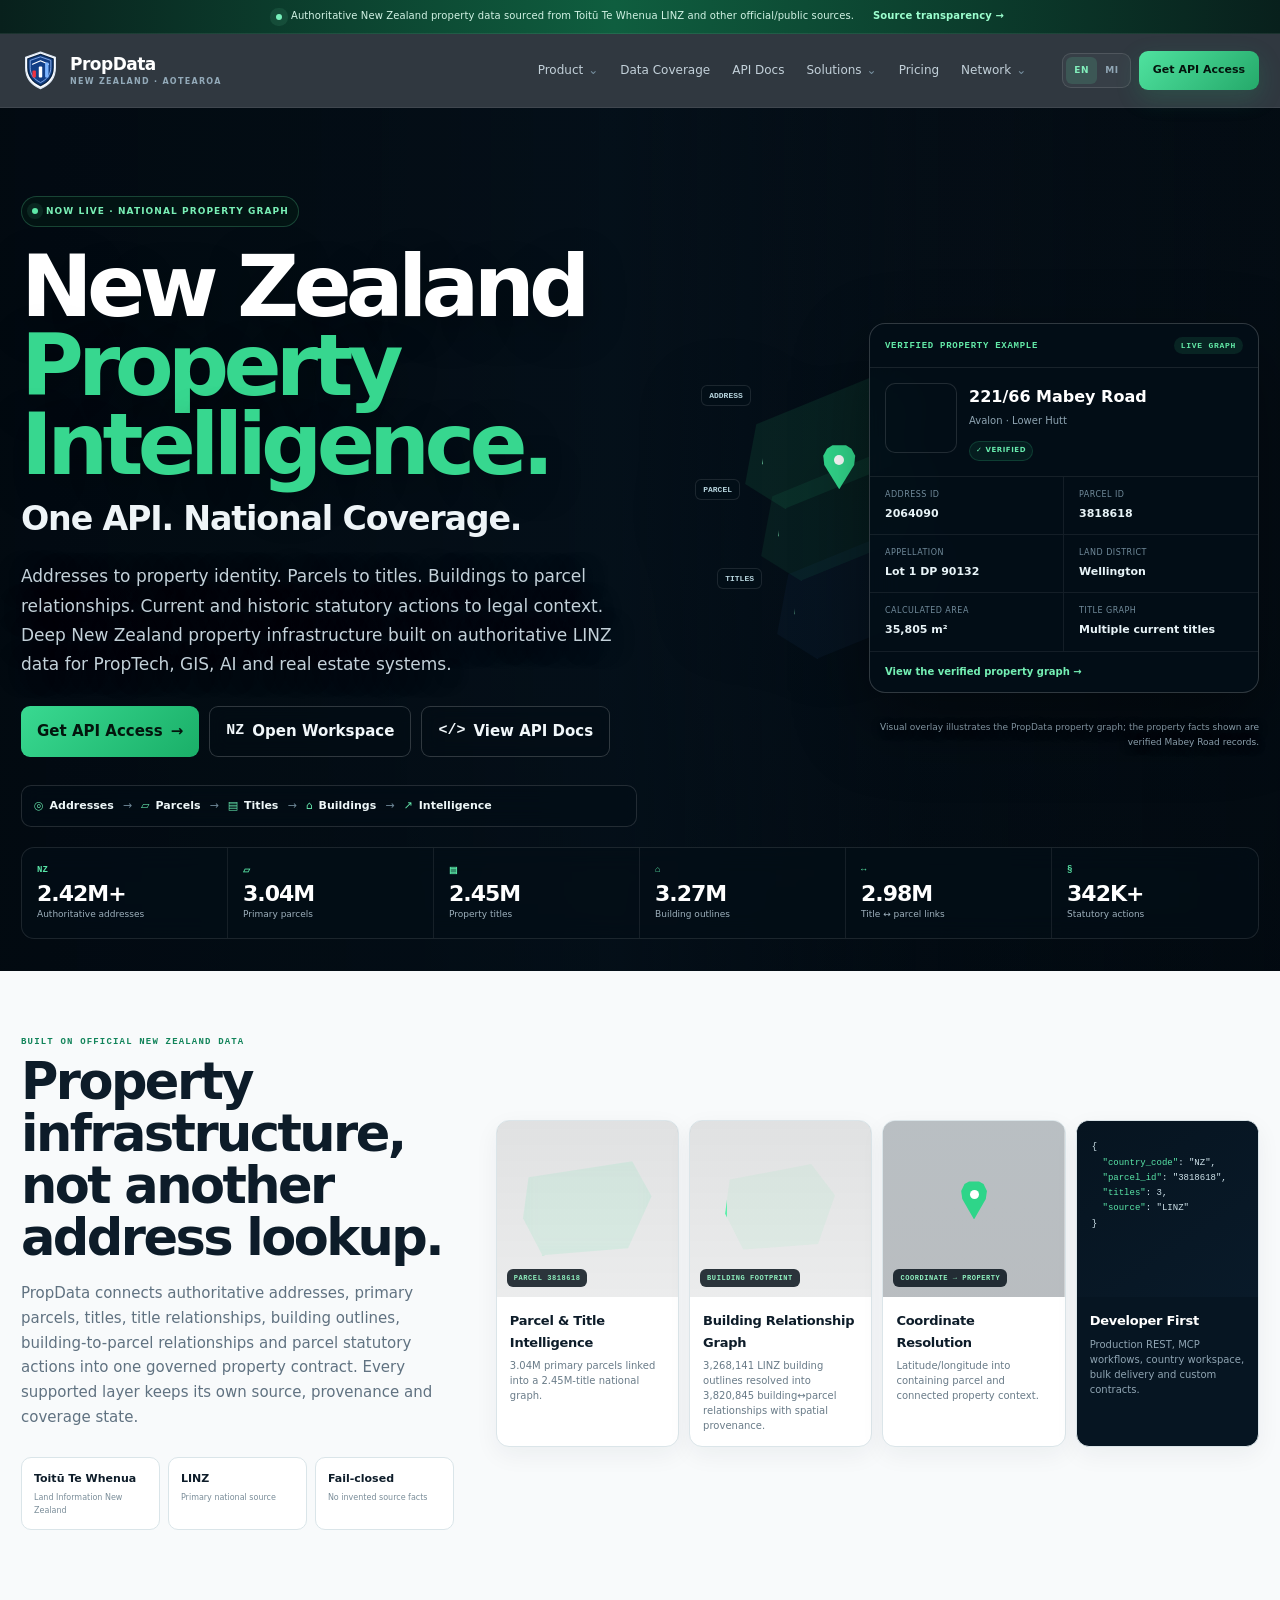
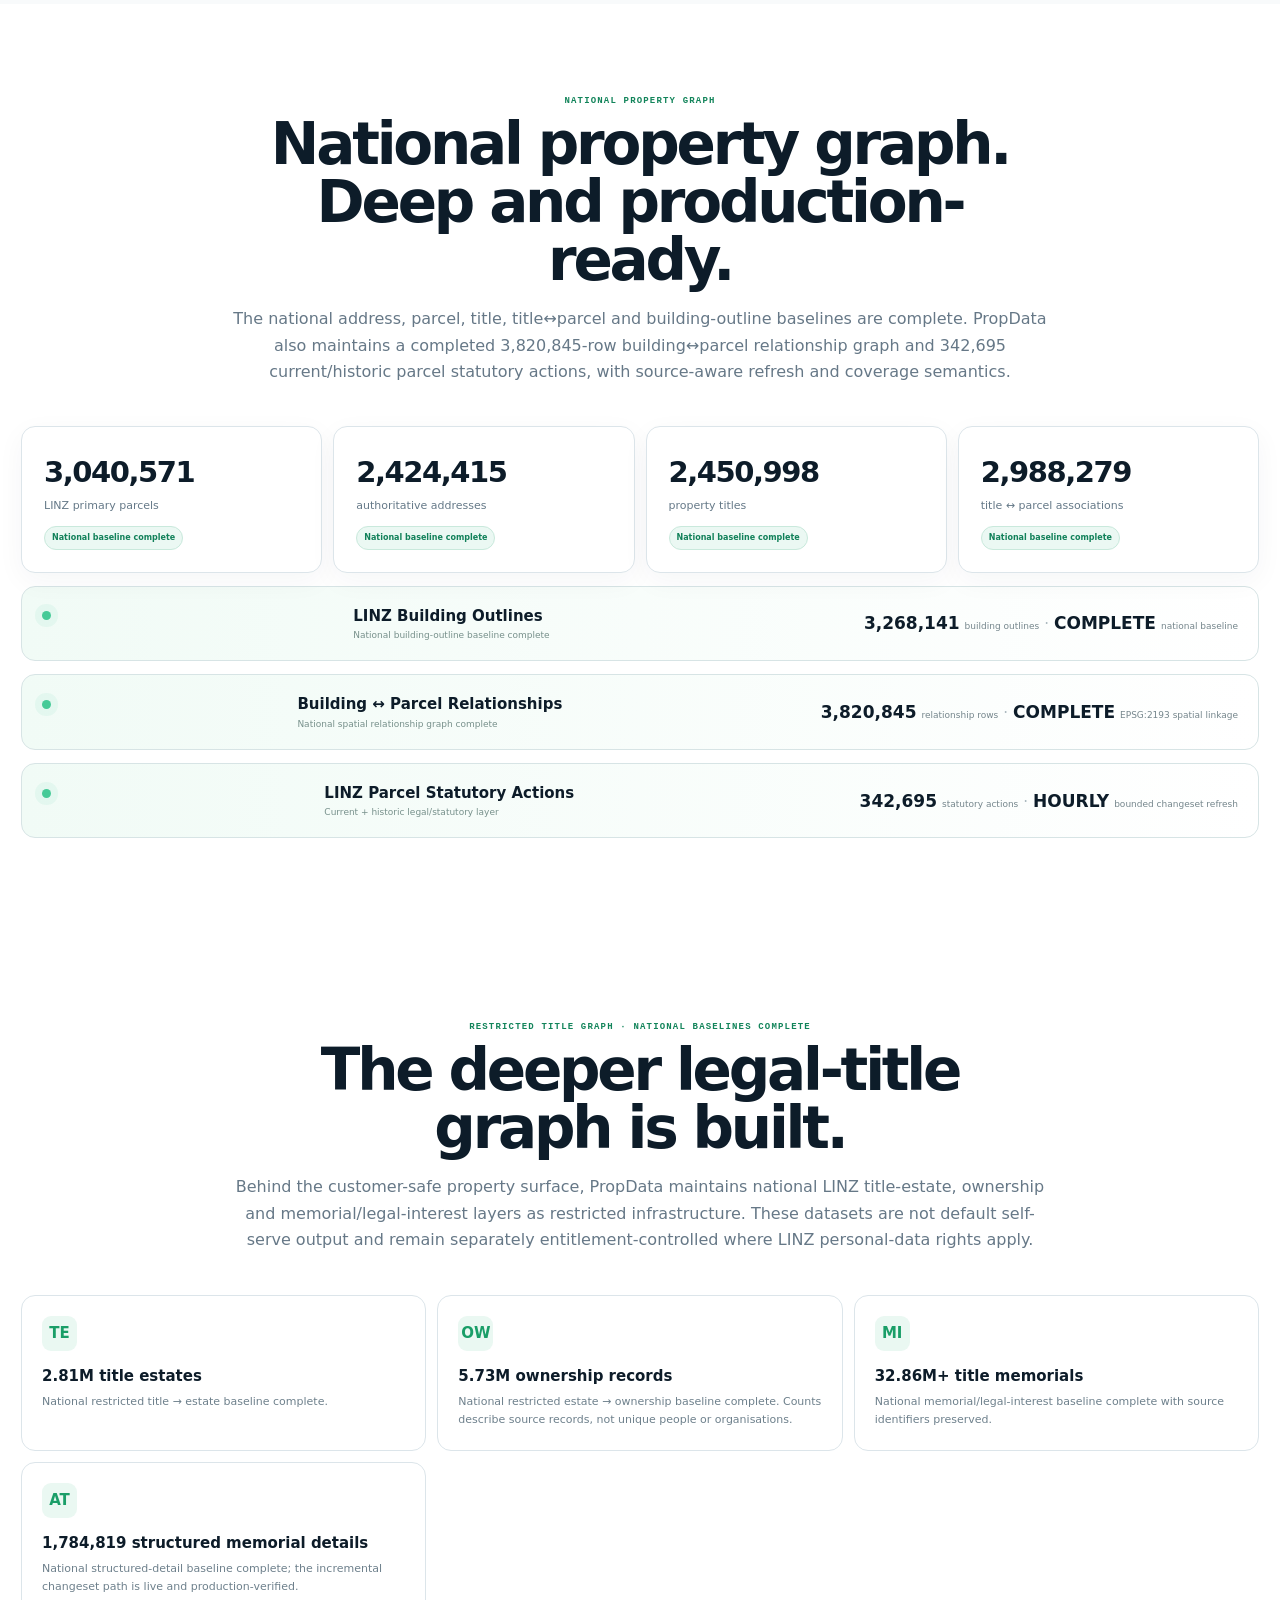
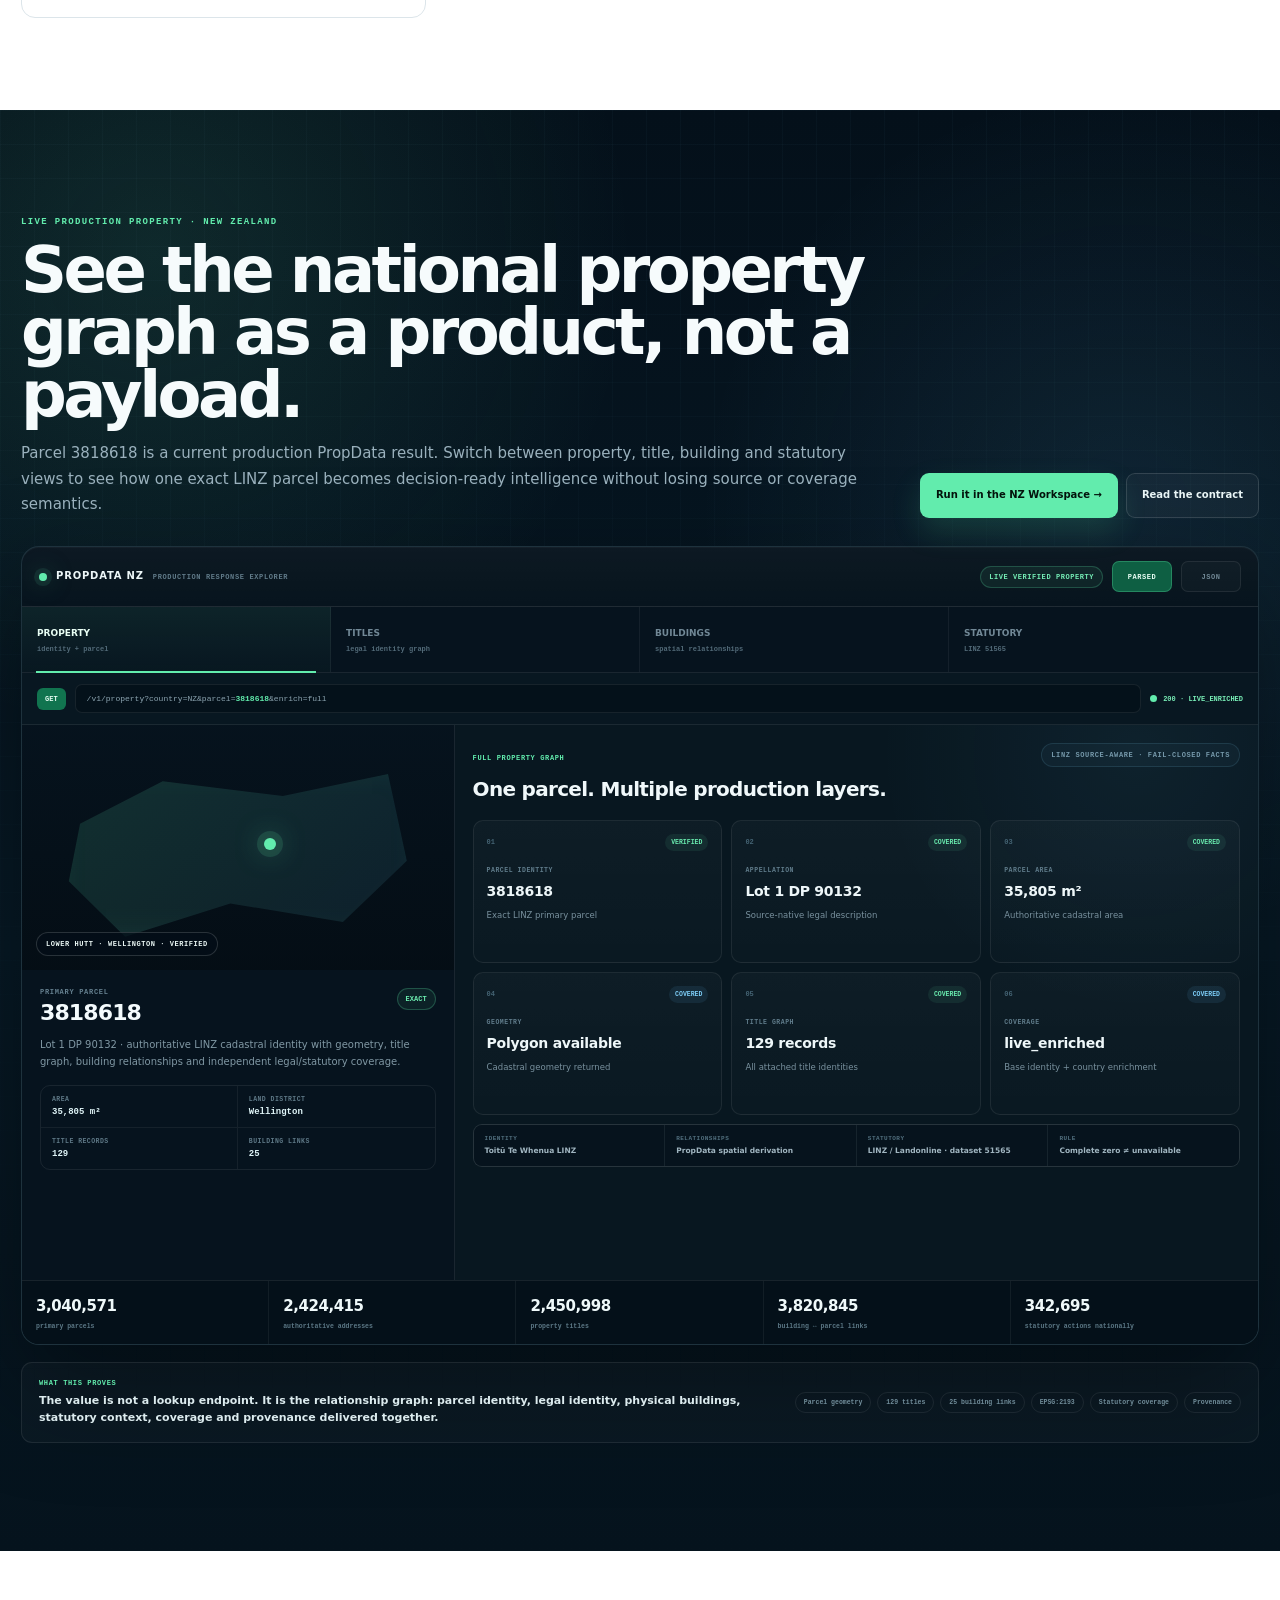
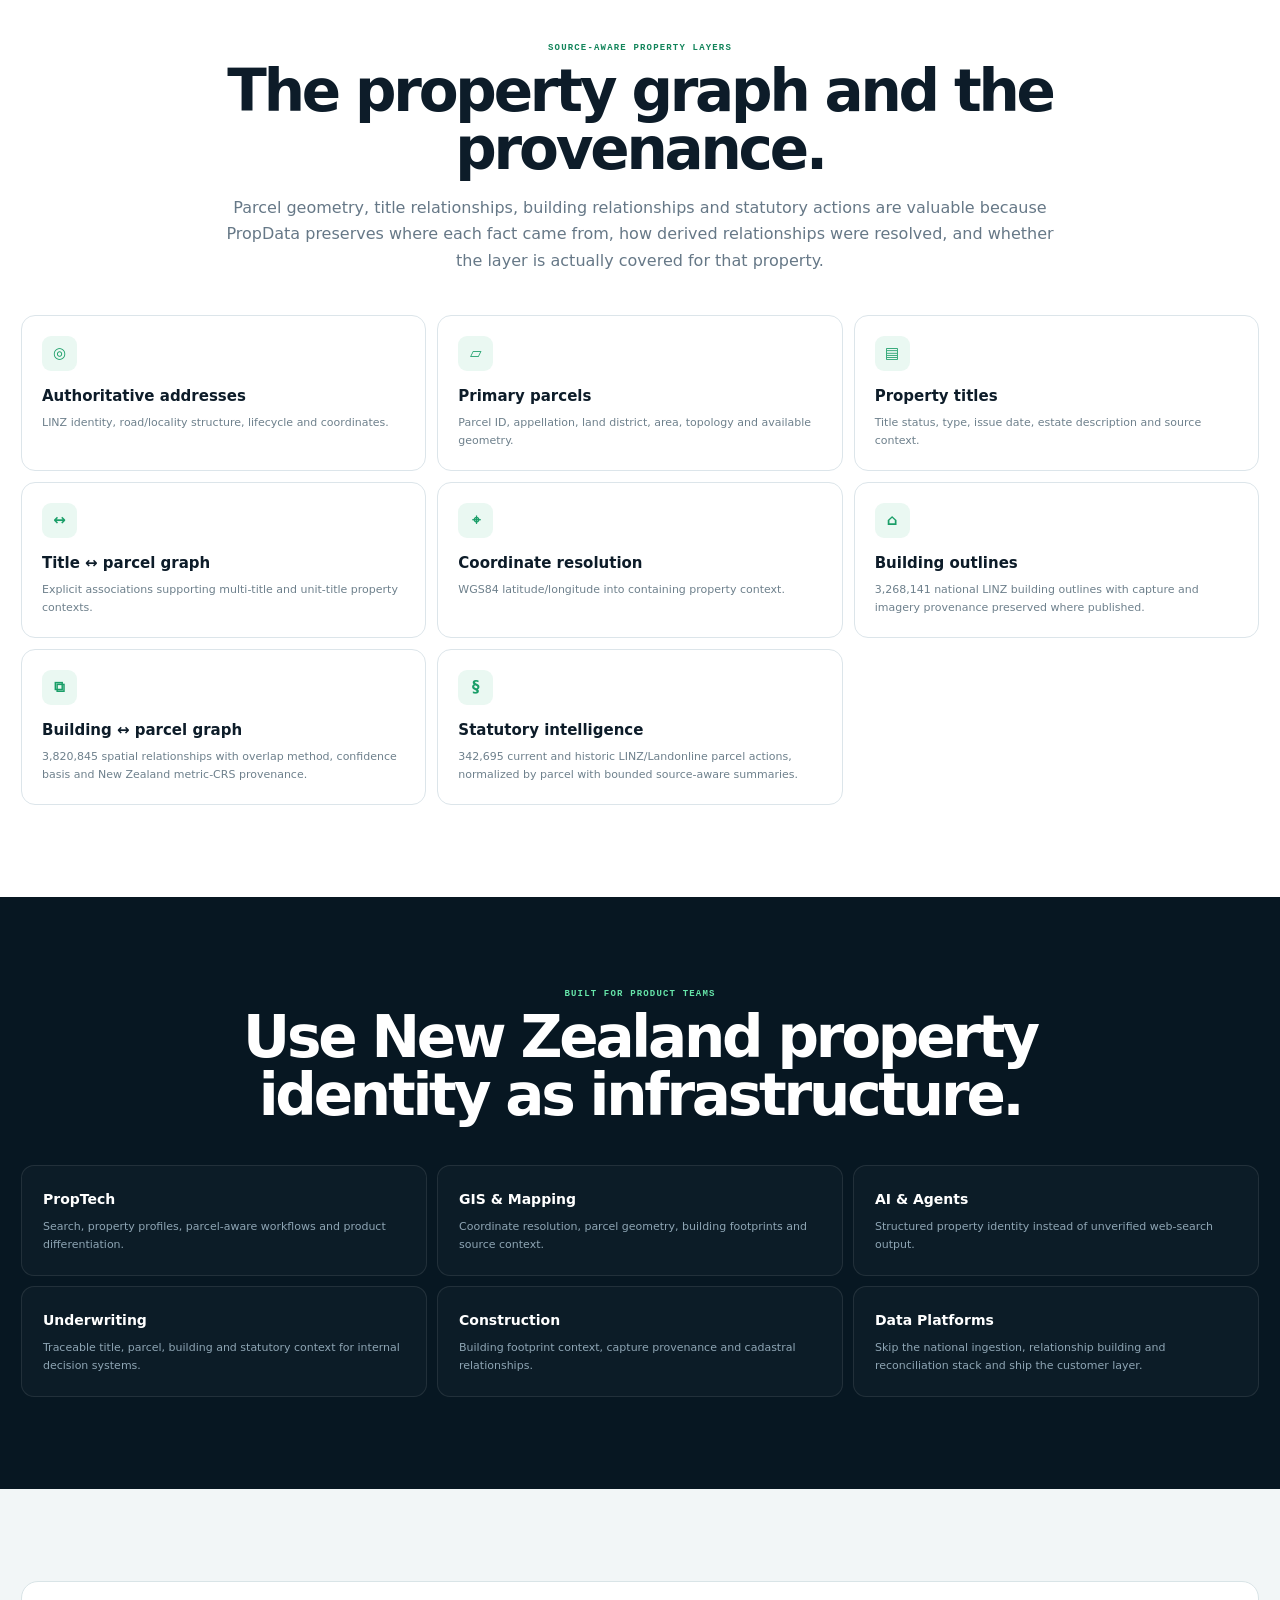
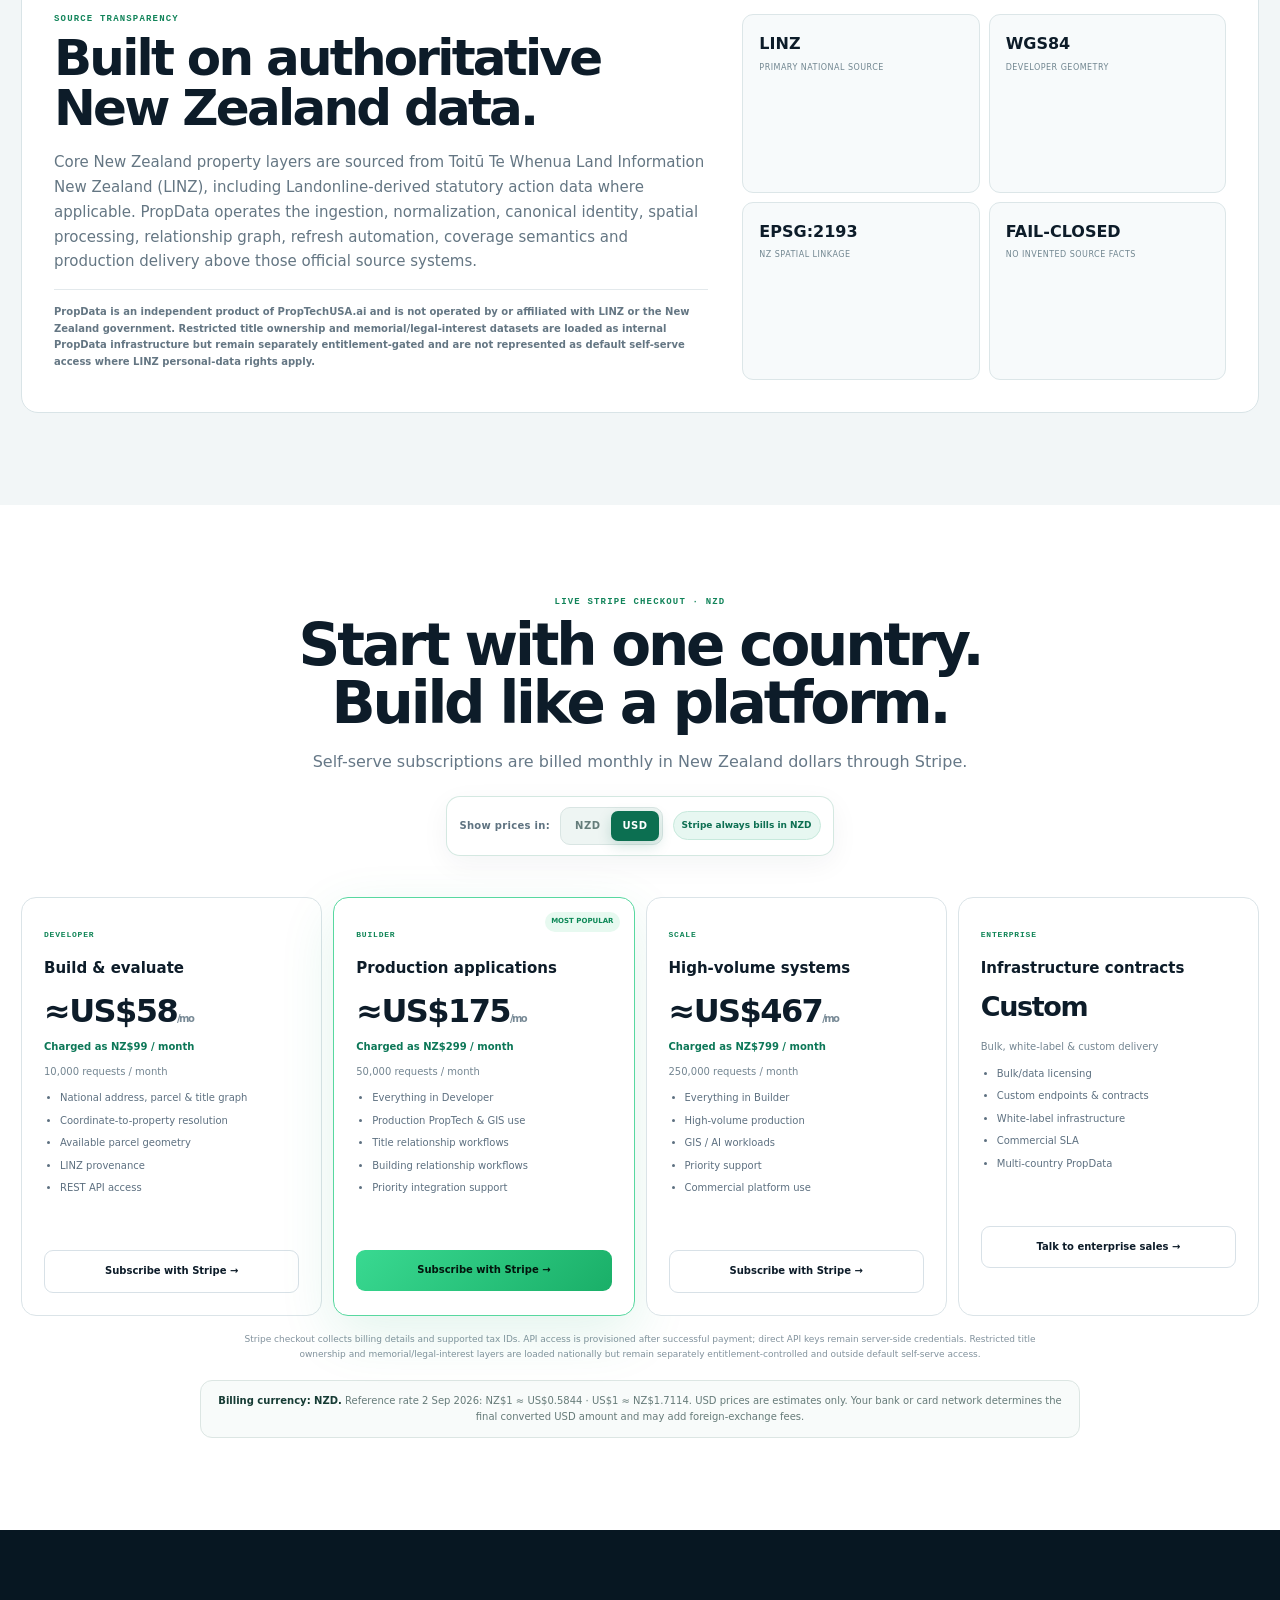
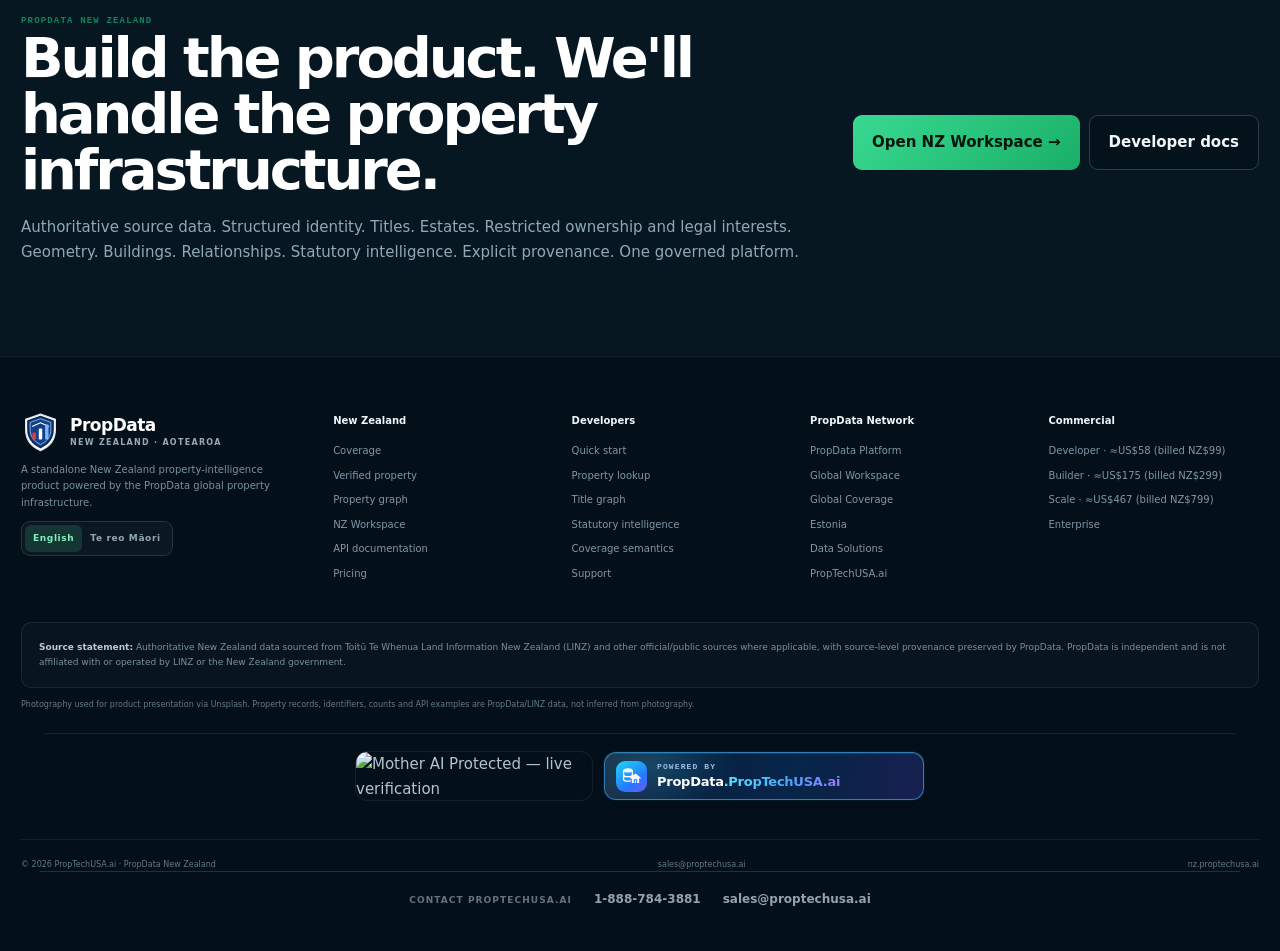
==== commit 63afc584: "Add PropTechUSA GA4 to new-zealand surface" ====
--- a/index.html
+++ b/index.html
@@ -1,6 +1,8 @@
 <!doctype html>
 <html lang="en-NZ">
 <head>
+<script defer src="https://www.proptechusa.ai/network-analytics.js" data-proptech-surface="new-zealand"></script>
+
   <meta charset="utf-8">
   <meta name="viewport" content="width=device-width,initial-scale=1,viewport-fit=cover">
   <title>New Zealand Property Intelligence | National Property & Legal-Title Graph | PropData</title>
